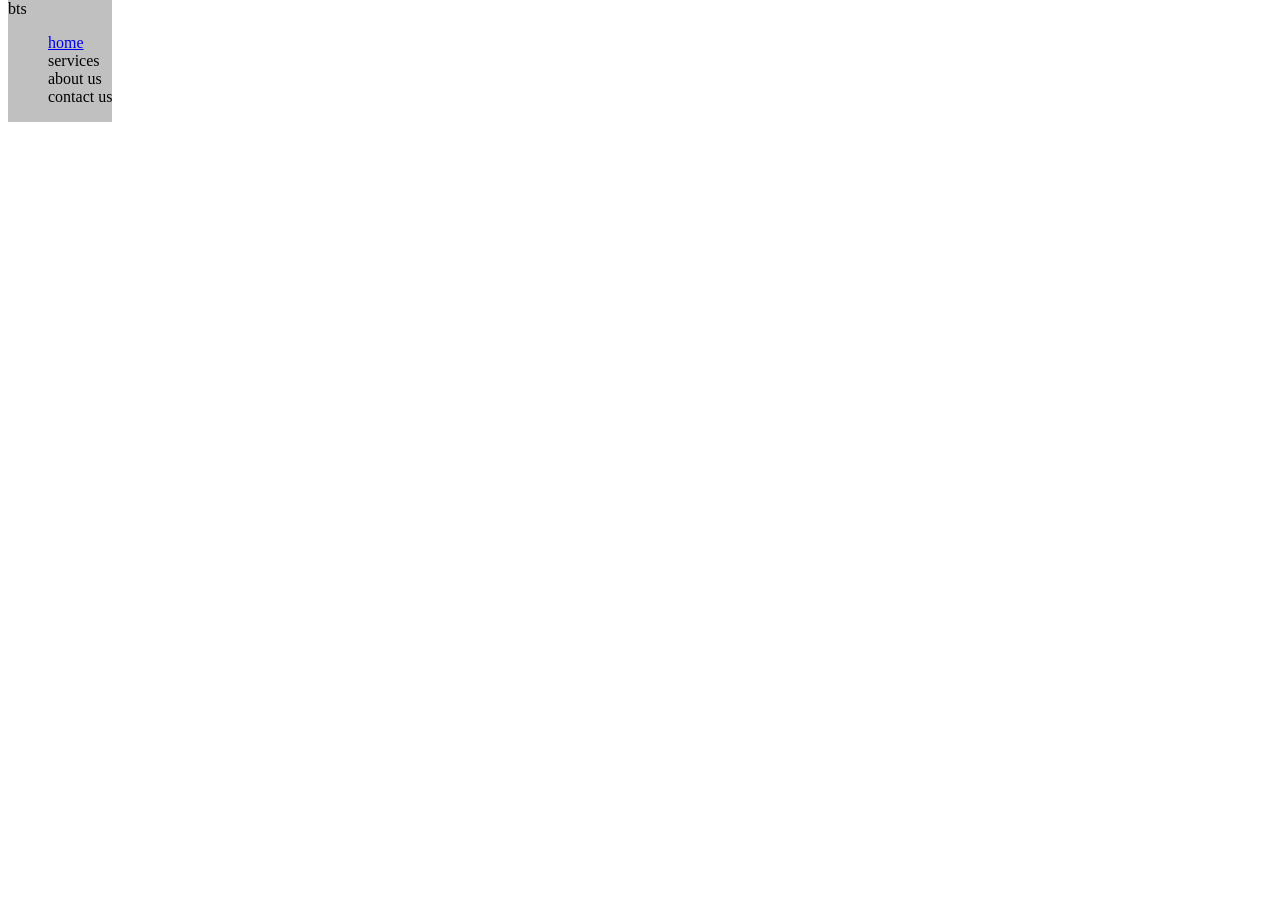
==== index.html @ cda15576 "Add index.html and style.css" ====
<!DOCTYPE html>
<html lang="en">
<head>
    <meta charset="UTF-8">
    <meta name="viewport" content="width=device-width, initial-scale=1.0">
    <title>Document</title>
    <link rel="stylesheet" href="css/style.css">
</head>
<body>
        <nav class="nav-bar">
            <div class="logo">
                bts
            </div>
            <ul class="nav-list">
                <li class="active"> <a href="index.html"> home </a> </li>
                <li>services</li>
                <li>about us</li>
                <li>contact us</li>
            </ul>
        </nav>
</body>
</html>
---- css/style.css ----
.nav-bar {
    position: absolute;
    top:0;
    background-color: silver;
}
.nav-list{
    list-style: none;
}
.nav-list a{
    text-transform: none;

}
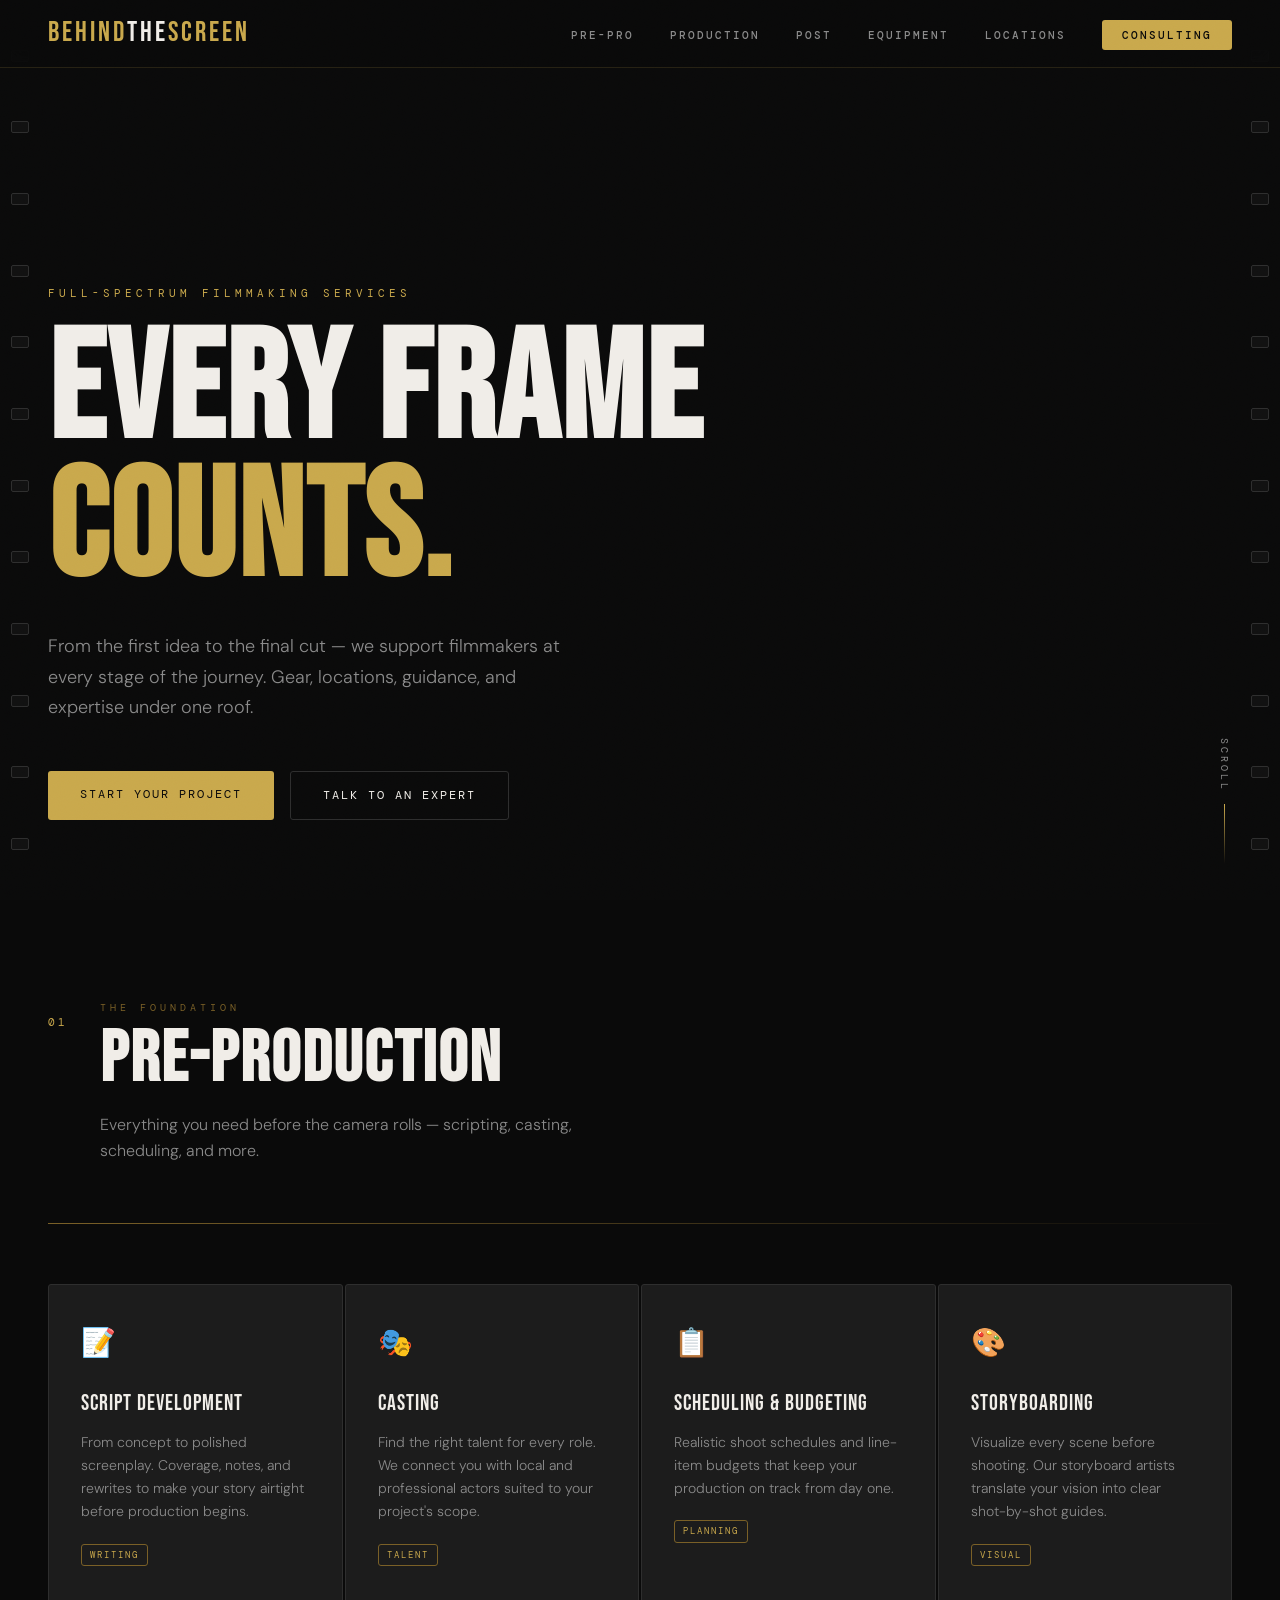
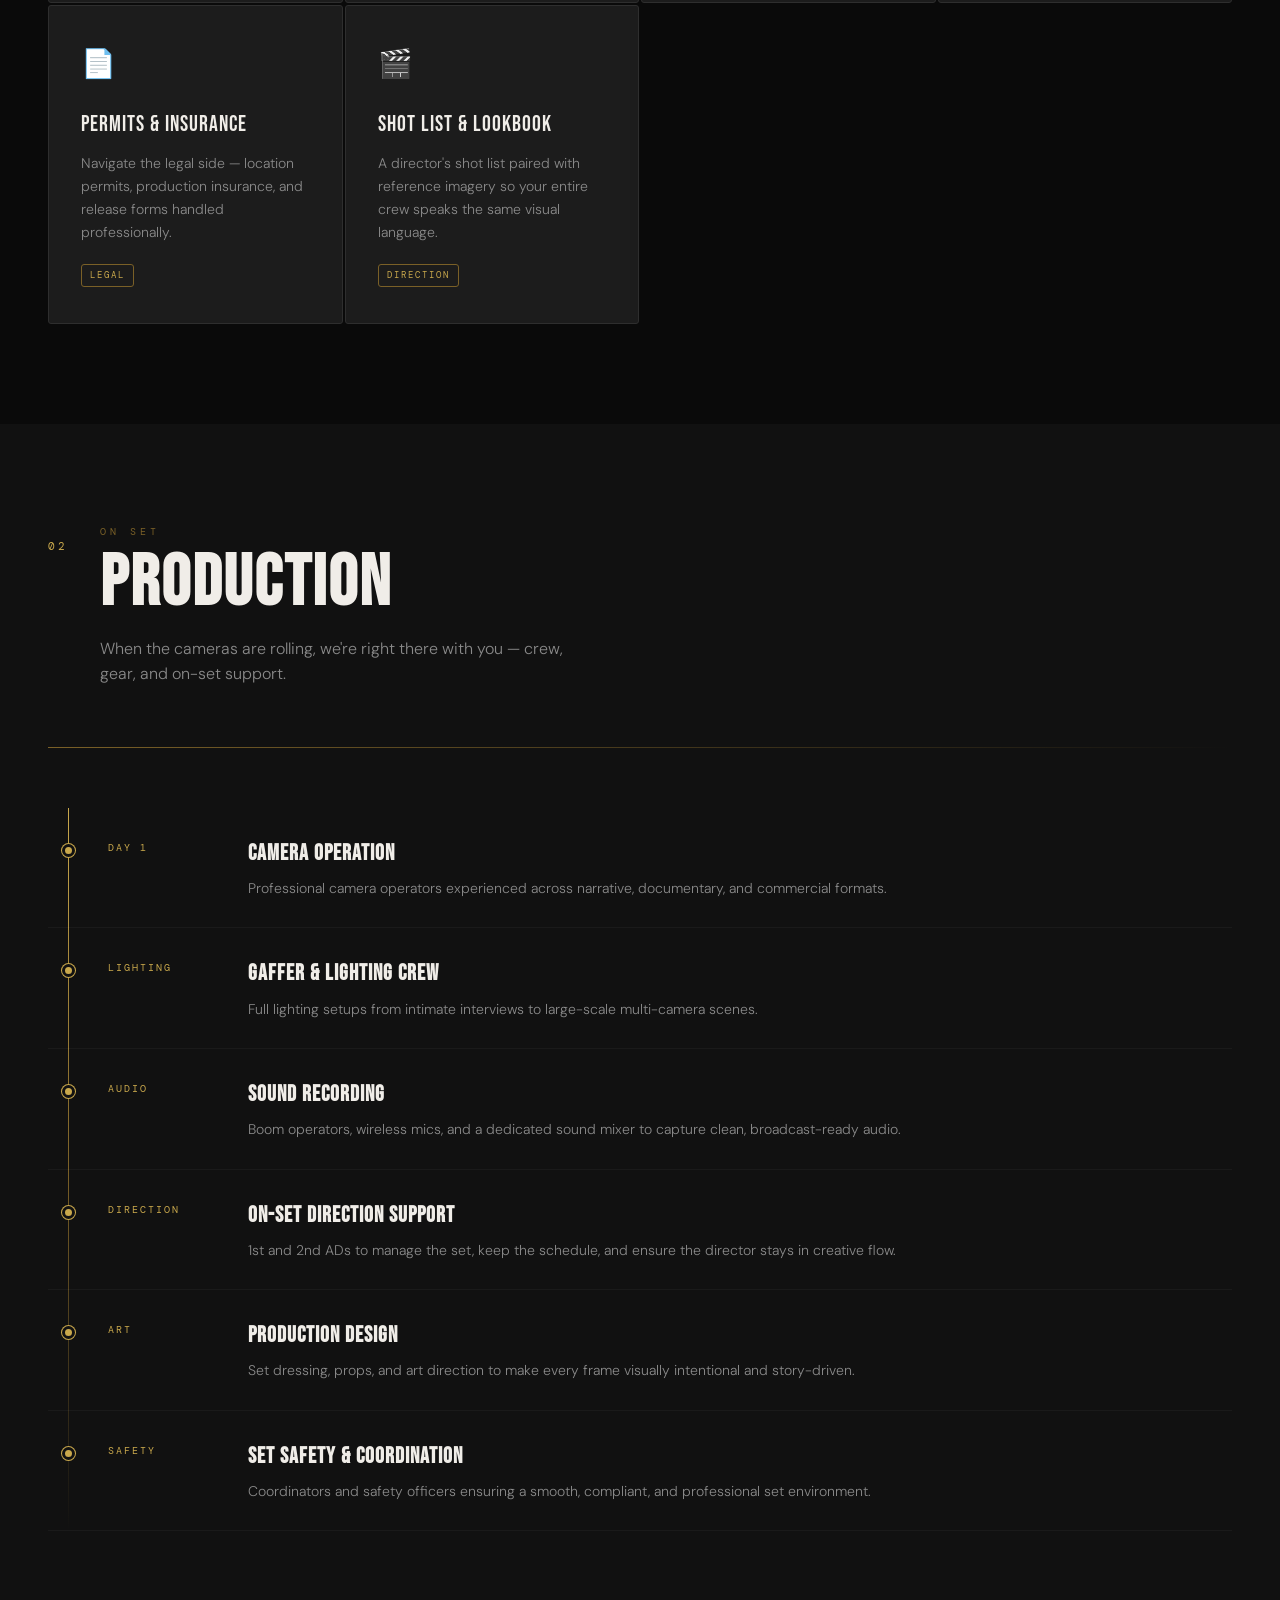
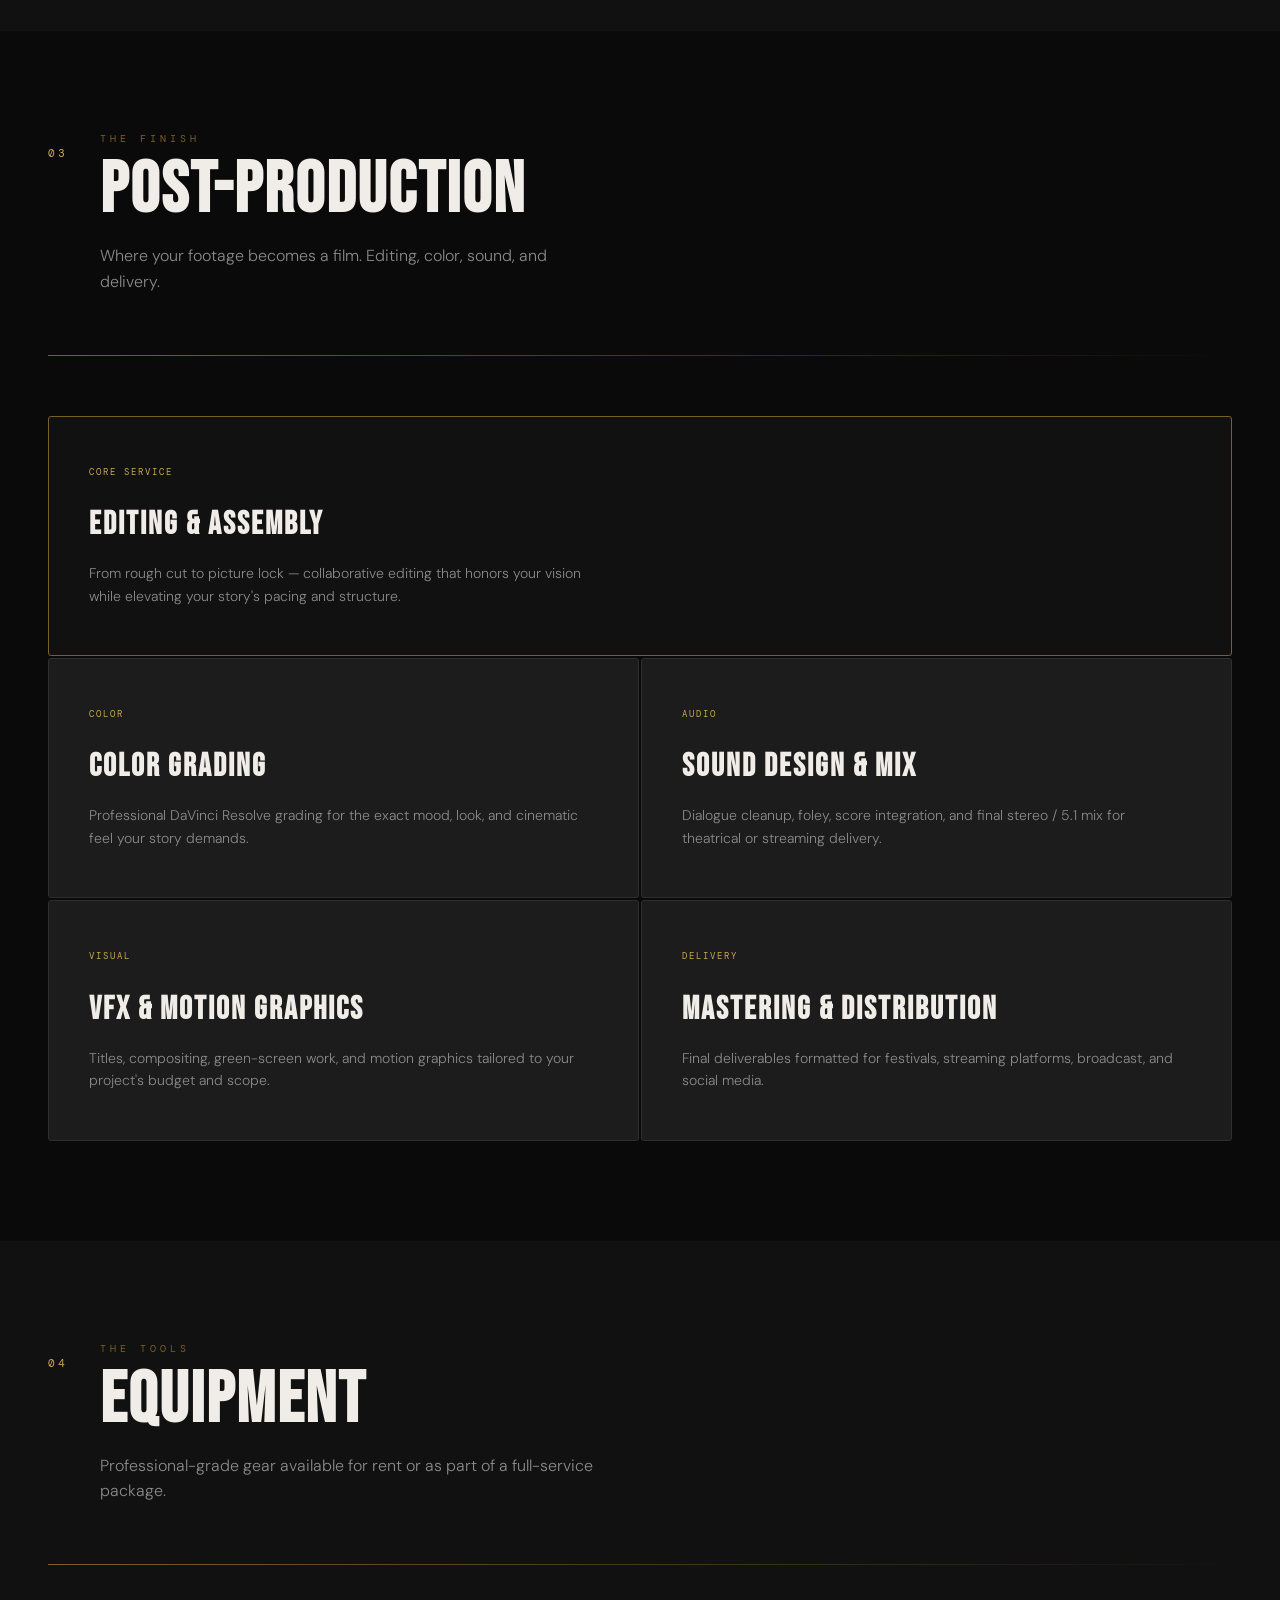
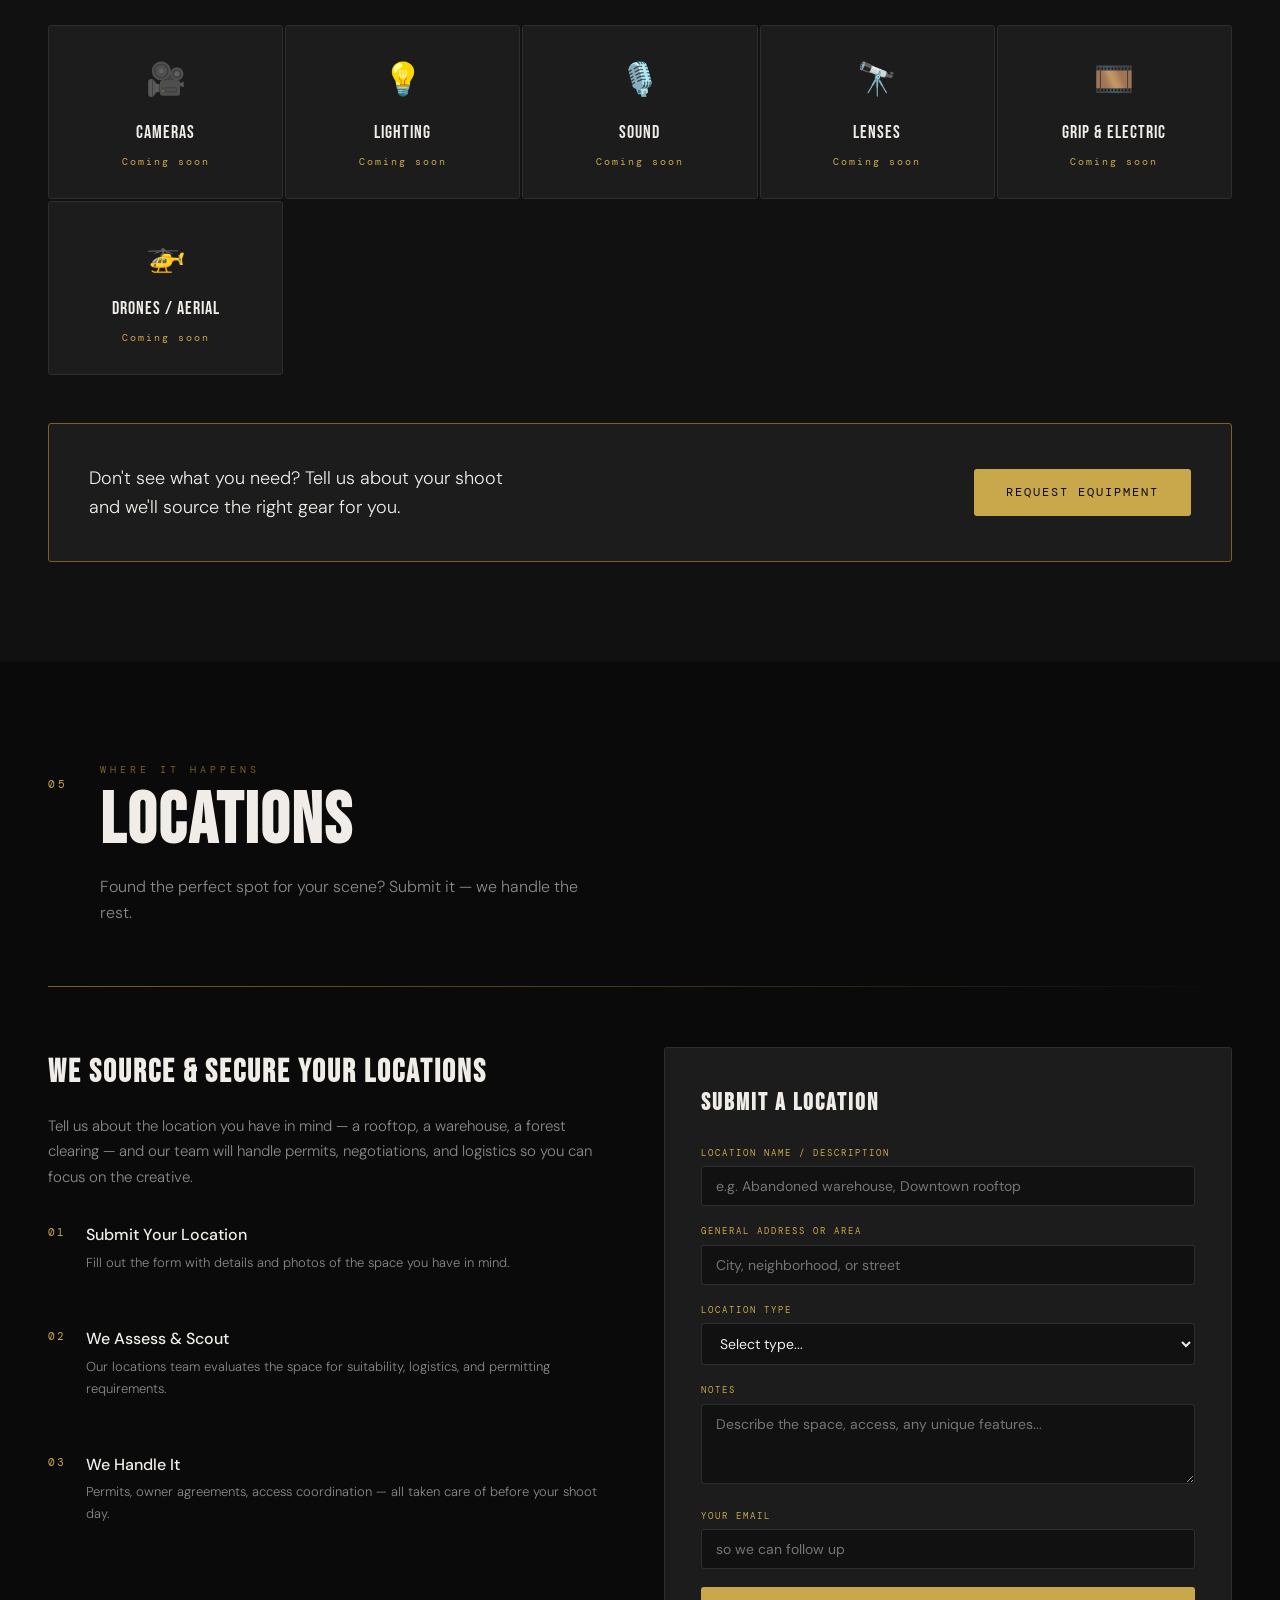
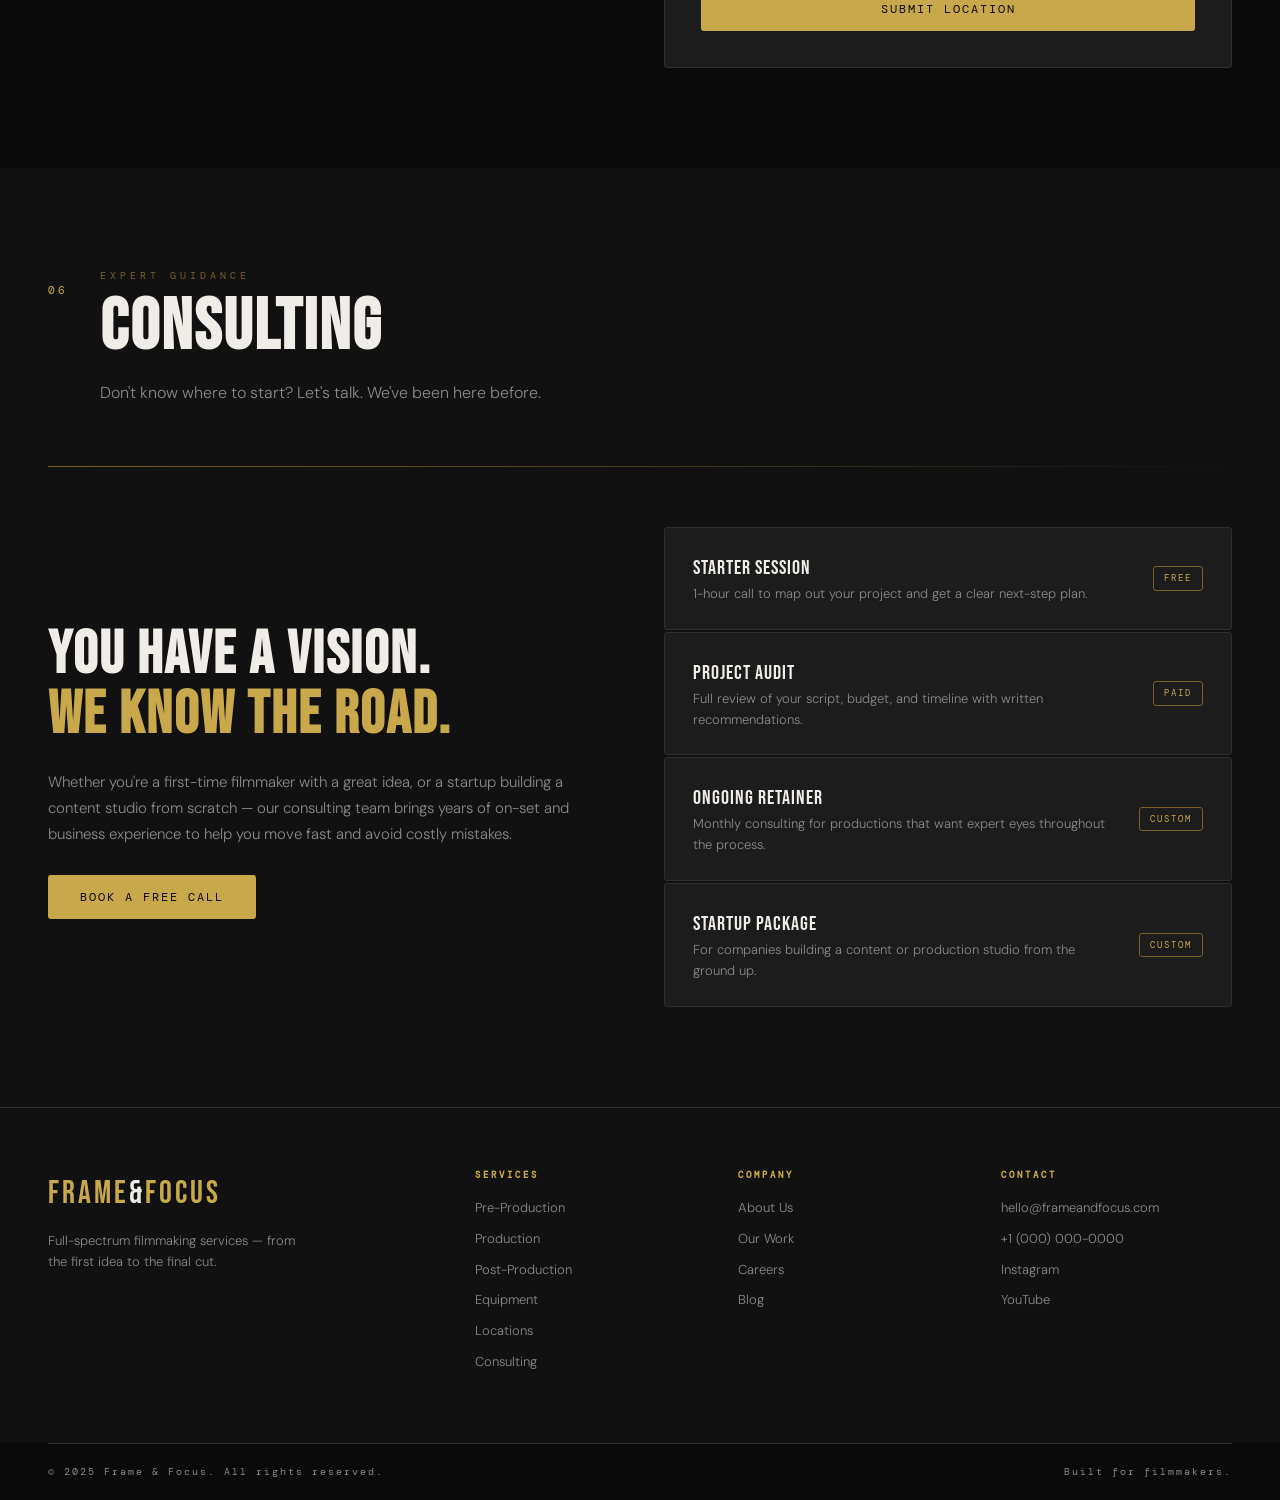
==== commit b61d405b: "Add files via upload" ====
--- a/index.html
+++ b/index.html
@@ -1,22 +1,1283 @@
 <!DOCTYPE html>
 <html lang="en">
 <head>
-    <meta charset="UTF-8">
-    <meta name="viewport" content="width=device-width, initial-scale=1.0">
-    <title>Document</title>
-    <link rel="stylesheet" href="css/style.css">
+  <meta charset="UTF-8">
+  <meta name="viewport" content="width=device-width, initial-scale=1.0">
+  <title>behind the screen — Filmmaking Services</title>
+  <link rel="preconnect" href="https://fonts.googleapis.com">
+  <link rel="preconnect" href="https://fonts.gstatic.com" crossorigin>
+  <link href="https://fonts.googleapis.com/css2?family=Bebas+Neue&family=DM+Sans:ital,wght@0,300;0,400;0,500;1,300&family=DM+Mono:wght@400;500&display=swap" rel="stylesheet">
+  <style>
+    /* ─────────────────────────────────────────
+       DESIGN TOKENS
+    ───────────────────────────────────────── */
+    :root {
+      --black:   #0a0a0a;
+      --offblack: #111111;
+      --charcoal: #1c1c1c;
+      --graphite: #2e2e2e;
+      --silver:  #8a8a8a;
+      --offwhite: #f0ede8;
+      --cream:   #faf8f4;
+      --gold:    #c9a84c;
+      --gold-dim: #7a6027;
+      --red:     #c0392b;
+
+      --font-display: 'Bebas Neue', sans-serif;
+      --font-body:    'DM Sans', sans-serif;
+      --font-mono:    'DM Mono', monospace;
+
+      --nav-h: 68px;
+      --section-pad: 100px 48px;
+      --radius: 3px;
+      --transition: 0.3s cubic-bezier(0.4, 0, 0.2, 1);
+    }
+
+    /* ─────────────────────────────────────────
+       RESET & BASE
+    ───────────────────────────────────────── */
+    *, *::before, *::after { box-sizing: border-box; margin: 0; padding: 0; }
+    html { scroll-behavior: smooth; }
+    body {
+      background: var(--black);
+      color: var(--offwhite);
+      font-family: var(--font-body);
+      font-size: 16px;
+      line-height: 1.6;
+      overflow-x: hidden;
+    }
+    img { display: block; max-width: 100%; }
+    a { color: inherit; text-decoration: none; }
+    ul { list-style: none; }
+
+    /* ─────────────────────────────────────────
+       FILM-GRAIN OVERLAY (aesthetic texture)
+    ───────────────────────────────────────── */
+    body::before {
+      content: '';
+      position: fixed;
+      inset: 0;
+      pointer-events: none;
+      z-index: 9999;
+      background-image: url("data:image/svg+xml,%3Csvg viewBox='0 0 200 200' xmlns='http://www.w3.org/2000/svg'%3E%3Cfilter id='n'%3E%3CfeTurbulence type='fractalNoise' baseFrequency='0.85' numOctaves='4' stitchTiles='stitch'/%3E%3C/filter%3E%3Crect width='100%25' height='100%25' filter='url(%23n)' opacity='1'/%3E%3C/svg%3E");
+      background-size: 180px 180px;
+      opacity: 0.04;
+      mix-blend-mode: overlay;
+    }
+
+    /* ─────────────────────────────────────────
+       NAVBAR
+    ───────────────────────────────────────── */
+    #navbar {
+      position: fixed;
+      top: 0; left: 0; right: 0;
+      height: var(--nav-h);
+      display: flex;
+      align-items: center;
+      justify-content: space-between;
+      padding: 0 48px;
+      z-index: 1000;
+      background: rgba(10,10,10,0.85);
+      backdrop-filter: blur(12px);
+      border-bottom: 1px solid rgba(201,168,76,0.15);
+      transition: border-color var(--transition);
+    }
+    .nav-logo {
+      font-family: var(--font-display);
+      font-size: 28px;
+      letter-spacing: 3px;
+      color: var(--gold);
+    }
+    .nav-logo span { color: var(--offwhite); }
+    .nav-links {
+      display: flex;
+      gap: 36px;
+      align-items: center;
+    }
+    .nav-links a {
+      font-size: 11px;
+      letter-spacing: 2px;
+      text-transform: uppercase;
+      font-weight: 500;
+      color: var(--silver);
+      transition: color var(--transition);
+      font-family: var(--font-mono);
+    }
+    .nav-links a:hover { color: var(--gold); }
+    .nav-cta {
+      background: var(--gold);
+      color: var(--black) !important;
+      padding: 8px 20px;
+      border-radius: var(--radius);
+      transition: background var(--transition), color var(--transition) !important;
+    }
+    .nav-cta:hover { background: var(--offwhite) !important; }
+
+    /* Hamburger (mobile) */
+    .hamburger {
+      display: none;
+      flex-direction: column;
+      gap: 5px;
+      cursor: pointer;
+      background: none;
+      border: none;
+      padding: 4px;
+    }
+    .hamburger span {
+      display: block;
+      width: 24px; height: 2px;
+      background: var(--offwhite);
+      border-radius: 2px;
+      transition: transform 0.3s, opacity 0.3s;
+    }
+    .hamburger.open span:nth-child(1) { transform: translateY(7px) rotate(45deg); }
+    .hamburger.open span:nth-child(2) { opacity: 0; }
+    .hamburger.open span:nth-child(3) { transform: translateY(-7px) rotate(-45deg); }
+
+    /* Mobile menu */
+    .mobile-menu {
+      display: none;
+      position: fixed;
+      top: var(--nav-h); left: 0; right: 0;
+      background: var(--offblack);
+      border-bottom: 1px solid rgba(201,168,76,0.15);
+      flex-direction: column;
+      padding: 24px 48px;
+      gap: 20px;
+      z-index: 999;
+    }
+    .mobile-menu.open { display: flex; }
+    .mobile-menu a {
+      font-size: 13px;
+      letter-spacing: 2px;
+      text-transform: uppercase;
+      font-family: var(--font-mono);
+      color: var(--silver);
+    }
+
+    /* ─────────────────────────────────────────
+       HERO
+    ───────────────────────────────────────── */
+    #hero {
+      min-height: 100vh;
+      display: flex;
+      flex-direction: column;
+      justify-content: flex-end;
+      padding: 0 48px 80px;
+      position: relative;
+      overflow: hidden;
+      background: var(--black);
+    }
+    .hero-filmstrip {
+      position: absolute;
+      top: 0; left: 0; right: 0; bottom: 0;
+      display: flex;
+      flex-direction: column;
+      gap: 0;
+      pointer-events: none;
+    }
+    .hero-stripe {
+      flex: 1;
+      opacity: 0.06;
+    }
+    .hero-stripe:nth-child(odd)  { background: var(--graphite); }
+    .hero-stripe:nth-child(even) { background: var(--black); }
+
+    /* Vertical filmstrip holes */
+    .filmstrip-holes {
+      position: absolute;
+      top: 0; bottom: 0;
+      width: 40px;
+      display: flex;
+      flex-direction: column;
+      justify-content: space-around;
+      padding: 20px 0;
+      pointer-events: none;
+    }
+    .filmstrip-holes.left  { left: 0; }
+    .filmstrip-holes.right { right: 0; }
+    .hole {
+      width: 18px; height: 12px;
+      border-radius: 2px;
+      background: var(--offblack);
+      border: 1px solid var(--graphite);
+      margin: 0 auto;
+    }
+
+    .hero-eyebrow {
+      font-family: var(--font-mono);
+      font-size: 11px;
+      letter-spacing: 4px;
+      text-transform: uppercase;
+      color: var(--gold);
+      margin-bottom: 20px;
+    }
+    .hero-title {
+      font-family: var(--font-display);
+      font-size: clamp(72px, 12vw, 160px);
+      line-height: 0.9;
+      letter-spacing: 2px;
+      color: var(--offwhite);
+      margin-bottom: 32px;
+    }
+    .hero-title em {
+      font-style: normal;
+      color: var(--gold);
+      display: block;
+    }
+    .hero-sub {
+      max-width: 520px;
+      font-size: 18px;
+      font-weight: 300;
+      color: var(--silver);
+      margin-bottom: 48px;
+      line-height: 1.7;
+    }
+    .hero-actions {
+      display: flex;
+      gap: 16px;
+      flex-wrap: wrap;
+    }
+    .btn-primary {
+      background: var(--gold);
+      color: var(--black);
+      font-family: var(--font-mono);
+      font-size: 12px;
+      letter-spacing: 2px;
+      text-transform: uppercase;
+      padding: 14px 32px;
+      border-radius: var(--radius);
+      border: none;
+      cursor: pointer;
+      transition: background var(--transition), transform 0.15s;
+    }
+    .btn-primary:hover { background: var(--offwhite); transform: translateY(-2px); }
+    .btn-outline {
+      background: transparent;
+      color: var(--offwhite);
+      font-family: var(--font-mono);
+      font-size: 12px;
+      letter-spacing: 2px;
+      text-transform: uppercase;
+      padding: 14px 32px;
+      border-radius: var(--radius);
+      border: 1px solid var(--graphite);
+      cursor: pointer;
+      transition: border-color var(--transition), color var(--transition), transform 0.15s;
+    }
+    .btn-outline:hover { border-color: var(--gold); color: var(--gold); transform: translateY(-2px); }
+
+    .hero-scroll {
+      position: absolute;
+      bottom: 36px; right: 48px;
+      font-family: var(--font-mono);
+      font-size: 10px;
+      letter-spacing: 3px;
+      text-transform: uppercase;
+      color: var(--silver);
+      writing-mode: vertical-rl;
+      display: flex;
+      align-items: center;
+      gap: 12px;
+    }
+    .hero-scroll::after {
+      content: '';
+      display: block;
+      width: 1px;
+      height: 60px;
+      background: linear-gradient(to bottom, var(--gold), transparent);
+    }
+
+    /* ─────────────────────────────────────────
+       SECTION BASE
+    ───────────────────────────────────────── */
+    .section {
+      padding: var(--section-pad);
+      position: relative;
+    }
+    .section-header {
+      display: flex;
+      align-items: flex-start;
+      gap: 32px;
+      margin-bottom: 60px;
+    }
+    .section-num {
+      font-family: var(--font-mono);
+      font-size: 11px;
+      letter-spacing: 3px;
+      color: var(--gold);
+      padding-top: 14px;
+      flex-shrink: 0;
+    }
+    .section-title-block { flex: 1; }
+    .section-eyebrow {
+      font-family: var(--font-mono);
+      font-size: 10px;
+      letter-spacing: 4px;
+      text-transform: uppercase;
+      color: var(--gold-dim);
+      margin-bottom: 8px;
+    }
+    .section-title {
+      font-family: var(--font-display);
+      font-size: clamp(40px, 6vw, 72px);
+      letter-spacing: 2px;
+      color: var(--offwhite);
+      line-height: 1;
+    }
+    .section-desc {
+      font-size: 16px;
+      color: var(--silver);
+      max-width: 500px;
+      margin-top: 16px;
+      font-weight: 300;
+    }
+    .section-divider {
+      width: 100%;
+      height: 1px;
+      background: linear-gradient(to right, var(--gold-dim), transparent);
+      margin-bottom: 60px;
+    }
+
+    /* alternating bg */
+    .section--dark  { background: var(--black); }
+    .section--offblack { background: var(--offblack); }
+
+    /* ─────────────────────────────────────────
+       CARDS GRID
+    ───────────────────────────────────────── */
+    .cards-grid {
+      display: grid;
+      grid-template-columns: repeat(auto-fill, minmax(260px, 1fr));
+      gap: 2px;
+    }
+    .card {
+      background: var(--charcoal);
+      padding: 36px 32px;
+      border: 1px solid var(--graphite);
+      border-radius: var(--radius);
+      position: relative;
+      overflow: hidden;
+      transition: border-color var(--transition), transform var(--transition);
+      cursor: default;
+    }
+    .card::before {
+      content: '';
+      position: absolute;
+      inset: 0;
+      background: linear-gradient(135deg, rgba(201,168,76,0.06) 0%, transparent 60%);
+      opacity: 0;
+      transition: opacity var(--transition);
+    }
+    .card:hover { border-color: var(--gold-dim); transform: translateY(-4px); }
+    .card:hover::before { opacity: 1; }
+    .card-icon {
+      font-size: 28px;
+      margin-bottom: 20px;
+      display: block;
+    }
+    .card-title {
+      font-family: var(--font-display);
+      font-size: 22px;
+      letter-spacing: 1px;
+      color: var(--offwhite);
+      margin-bottom: 10px;
+    }
+    .card-body {
+      font-size: 14px;
+      color: var(--silver);
+      line-height: 1.65;
+      font-weight: 300;
+    }
+    .card-tag {
+      display: inline-block;
+      font-family: var(--font-mono);
+      font-size: 9px;
+      letter-spacing: 2px;
+      text-transform: uppercase;
+      color: var(--gold);
+      border: 1px solid var(--gold-dim);
+      border-radius: var(--radius);
+      padding: 3px 8px;
+      margin-top: 20px;
+    }
+
+    /* ─────────────────────────────────────────
+       01 PRE-PRODUCTION
+    ───────────────────────────────────────── */
+    #pre-production { background: var(--black); }
+
+    /* ─────────────────────────────────────────
+       02 PRODUCTION
+    ───────────────────────────────────────── */
+    #production { background: var(--offblack); }
+    .phase-timeline {
+      display: flex;
+      flex-direction: column;
+      gap: 0;
+      position: relative;
+    }
+    .phase-timeline::before {
+      content: '';
+      position: absolute;
+      left: 20px; top: 0; bottom: 0;
+      width: 1px;
+      background: linear-gradient(to bottom, var(--gold), var(--gold-dim), transparent);
+    }
+    .timeline-item {
+      display: flex;
+      gap: 40px;
+      padding: 28px 0 28px 60px;
+      border-bottom: 1px solid rgba(255,255,255,0.04);
+      position: relative;
+      transition: background var(--transition);
+    }
+    .timeline-item::before {
+      content: '';
+      position: absolute;
+      left: 14px; top: 36px;
+      width: 13px; height: 13px;
+      border-radius: 50%;
+      background: var(--gold);
+      border: 3px solid var(--offblack);
+      box-shadow: 0 0 0 1px var(--gold);
+    }
+    .timeline-item:hover { background: rgba(201,168,76,0.03); }
+    .timeline-label {
+      font-family: var(--font-mono);
+      font-size: 10px;
+      letter-spacing: 2px;
+      text-transform: uppercase;
+      color: var(--gold);
+      min-width: 100px;
+      padding-top: 4px;
+    }
+    .timeline-content h3 {
+      font-family: var(--font-display);
+      font-size: 22px;
+      letter-spacing: 1px;
+      color: var(--offwhite);
+      margin-bottom: 6px;
+    }
+    .timeline-content p {
+      font-size: 14px;
+      color: var(--silver);
+      font-weight: 300;
+    }
+
+    /* ─────────────────────────────────────────
+       03 POST-PRODUCTION
+    ───────────────────────────────────────── */
+    #post-production { background: var(--black); }
+    .post-grid {
+      display: grid;
+      grid-template-columns: 1fr 1fr;
+      gap: 2px;
+    }
+    .post-card {
+      background: var(--charcoal);
+      padding: 48px 40px;
+      border: 1px solid var(--graphite);
+      border-radius: var(--radius);
+      position: relative;
+      overflow: hidden;
+      transition: border-color var(--transition);
+    }
+    .post-card.featured {
+      grid-column: span 2;
+      background: var(--offblack);
+      border-color: var(--gold-dim);
+    }
+    .post-card:hover { border-color: var(--gold-dim); }
+    .post-card h3 {
+      font-family: var(--font-display);
+      font-size: 32px;
+      letter-spacing: 2px;
+      color: var(--offwhite);
+      margin-bottom: 12px;
+    }
+    .post-card p {
+      font-size: 14px;
+      color: var(--silver);
+      font-weight: 300;
+      max-width: 500px;
+    }
+    .post-card .post-tag {
+      font-family: var(--font-mono);
+      font-size: 9px;
+      letter-spacing: 2px;
+      text-transform: uppercase;
+      color: var(--gold);
+      margin-bottom: 20px;
+      display: block;
+    }
+
+    /* ─────────────────────────────────────────
+       04 EQUIPMENT
+    ───────────────────────────────────────── */
+    #equipment { background: var(--offblack); }
+    .equip-categories {
+      display: grid;
+      grid-template-columns: repeat(auto-fill, minmax(200px, 1fr));
+      gap: 2px;
+      margin-bottom: 48px;
+    }
+    .equip-cat {
+      background: var(--charcoal);
+      border: 1px solid var(--graphite);
+      border-radius: var(--radius);
+      padding: 28px 24px;
+      text-align: center;
+      transition: border-color var(--transition), transform var(--transition);
+      cursor: pointer;
+    }
+    .equip-cat:hover { border-color: var(--gold); transform: translateY(-3px); }
+    .equip-cat-icon { font-size: 32px; margin-bottom: 14px; }
+    .equip-cat-name {
+      font-family: var(--font-display);
+      font-size: 18px;
+      letter-spacing: 1px;
+      color: var(--offwhite);
+      margin-bottom: 6px;
+    }
+    .equip-cat-count {
+      font-family: var(--font-mono);
+      font-size: 10px;
+      color: var(--gold);
+      letter-spacing: 2px;
+    }
+    .equip-cta {
+      background: var(--charcoal);
+      border: 1px solid var(--gold-dim);
+      border-radius: var(--radius);
+      padding: 40px;
+      display: flex;
+      align-items: center;
+      justify-content: space-between;
+      gap: 24px;
+      flex-wrap: wrap;
+    }
+    .equip-cta p {
+      font-size: 18px;
+      font-weight: 300;
+      color: var(--offwhite);
+      max-width: 420px;
+    }
+
+    /* ─────────────────────────────────────────
+       05 LOCATIONS
+    ───────────────────────────────────────── */
+    #locations { background: var(--black); }
+    .locations-layout {
+      display: grid;
+      grid-template-columns: 1fr 1fr;
+      gap: 48px;
+      align-items: start;
+    }
+    .locations-info h3 {
+      font-family: var(--font-display);
+      font-size: 32px;
+      letter-spacing: 2px;
+      color: var(--offwhite);
+      margin-bottom: 16px;
+    }
+    .locations-info p {
+      font-size: 15px;
+      color: var(--silver);
+      font-weight: 300;
+      margin-bottom: 32px;
+      line-height: 1.7;
+    }
+    .locations-steps {
+      display: flex;
+      flex-direction: column;
+      gap: 20px;
+    }
+    .loc-step {
+      display: flex;
+      gap: 20px;
+      align-items: flex-start;
+    }
+    .loc-step-num {
+      font-family: var(--font-mono);
+      font-size: 11px;
+      color: var(--gold);
+      letter-spacing: 2px;
+      padding-top: 2px;
+      flex-shrink: 0;
+    }
+    .loc-step h4 {
+      font-weight: 500;
+      color: var(--offwhite);
+      margin-bottom: 4px;
+    }
+    .loc-step p { font-size: 13px; color: var(--silver); font-weight: 300; }
+    /* location submission form placeholder */
+    .loc-form {
+      background: var(--charcoal);
+      border: 1px solid var(--graphite);
+      border-radius: var(--radius);
+      padding: 36px;
+    }
+    .loc-form h3 {
+      font-family: var(--font-display);
+      font-size: 24px;
+      letter-spacing: 2px;
+      color: var(--offwhite);
+      margin-bottom: 24px;
+    }
+    .form-group { margin-bottom: 18px; }
+    .form-group label {
+      display: block;
+      font-family: var(--font-mono);
+      font-size: 9px;
+      letter-spacing: 2px;
+      text-transform: uppercase;
+      color: var(--gold);
+      margin-bottom: 6px;
+    }
+    .form-group input,
+    .form-group textarea,
+    .form-group select {
+      width: 100%;
+      background: var(--offblack);
+      border: 1px solid var(--graphite);
+      border-radius: var(--radius);
+      color: var(--offwhite);
+      font-family: var(--font-body);
+      font-size: 14px;
+      padding: 10px 14px;
+      outline: none;
+      transition: border-color var(--transition);
+    }
+    .form-group input:focus,
+    .form-group textarea:focus,
+    .form-group select:focus { border-color: var(--gold); }
+    .form-group textarea { resize: vertical; min-height: 80px; }
+    .form-group select option { background: var(--charcoal); }
+
+    /* ─────────────────────────────────────────
+       06 CONSULTING
+    ───────────────────────────────────────── */
+    #consulting { background: var(--offblack); }
+    .consulting-layout {
+      display: grid;
+      grid-template-columns: 1fr 1fr;
+      gap: 48px;
+      align-items: center;
+    }
+    .consulting-headline {
+      font-family: var(--font-display);
+      font-size: clamp(36px, 5vw, 60px);
+      letter-spacing: 2px;
+      color: var(--offwhite);
+      line-height: 1;
+      margin-bottom: 24px;
+    }
+    .consulting-headline em { font-style: normal; color: var(--gold); }
+    .consulting-body {
+      font-size: 15px;
+      color: var(--silver);
+      font-weight: 300;
+      line-height: 1.75;
+      margin-bottom: 36px;
+    }
+    .consulting-tiers {
+      display: flex;
+      flex-direction: column;
+      gap: 2px;
+    }
+    .tier {
+      background: var(--charcoal);
+      border: 1px solid var(--graphite);
+      border-radius: var(--radius);
+      padding: 24px 28px;
+      display: flex;
+      align-items: center;
+      justify-content: space-between;
+      gap: 20px;
+      transition: border-color var(--transition);
+    }
+    .tier:hover { border-color: var(--gold-dim); }
+    .tier-name {
+      font-family: var(--font-display);
+      font-size: 20px;
+      letter-spacing: 1px;
+      color: var(--offwhite);
+    }
+    .tier-desc { font-size: 13px; color: var(--silver); font-weight: 300; }
+    .tier-badge {
+      font-family: var(--font-mono);
+      font-size: 9px;
+      letter-spacing: 2px;
+      text-transform: uppercase;
+      color: var(--gold);
+      border: 1px solid var(--gold-dim);
+      border-radius: var(--radius);
+      padding: 4px 10px;
+      white-space: nowrap;
+      flex-shrink: 0;
+    }
+
+    /* ─────────────────────────────────────────
+       FOOTER
+    ───────────────────────────────────────── */
+    footer {
+      background: var(--offblack);
+      border-top: 1px solid var(--graphite);
+      padding: 60px 48px;
+      display: grid;
+      grid-template-columns: 1fr 2fr;
+      gap: 48px;
+      align-items: start;
+    }
+    .footer-brand .nav-logo { font-size: 32px; margin-bottom: 12px; display: block; }
+    .footer-brand p { font-size: 13px; color: var(--silver); font-weight: 300; max-width: 260px; }
+    .footer-links {
+      display: grid;
+      grid-template-columns: repeat(3, 1fr);
+      gap: 32px;
+    }
+    .footer-col h4 {
+      font-family: var(--font-mono);
+      font-size: 9px;
+      letter-spacing: 3px;
+      text-transform: uppercase;
+      color: var(--gold);
+      margin-bottom: 16px;
+    }
+    .footer-col a {
+      display: block;
+      font-size: 13px;
+      color: var(--silver);
+      margin-bottom: 10px;
+      transition: color var(--transition);
+      font-weight: 300;
+    }
+    .footer-col a:hover { color: var(--offwhite); }
+    .footer-bottom {
+      border-top: 1px solid var(--graphite);
+      margin: 0 48px;
+      padding: 20px 0;
+      display: flex;
+      justify-content: space-between;
+      align-items: center;
+    }
+    .footer-bottom p {
+      font-family: var(--font-mono);
+      font-size: 10px;
+      letter-spacing: 2px;
+      color: var(--silver);
+    }
+
+    /* ─────────────────────────────────────────
+       FADE-IN ANIMATION
+    ───────────────────────────────────────── */
+    .reveal {
+      opacity: 0;
+      transform: translateY(28px);
+      transition: opacity 0.7s ease, transform 0.7s ease;
+    }
+    .reveal.visible {
+      opacity: 1;
+      transform: translateY(0);
+    }
+
+    /* ─────────────────────────────────────────
+       RESPONSIVE
+    ───────────────────────────────────────── */
+    @media (max-width: 768px) {
+      :root { --section-pad: 64px 24px; }
+      #navbar { padding: 0 24px; }
+      .nav-links { display: none; }
+      .hamburger { display: flex; }
+      .mobile-menu { padding: 24px; }
+      #hero { padding: 0 24px 64px; }
+      .hero-scroll { display: none; }
+      .post-grid { grid-template-columns: 1fr; }
+      .post-card.featured { grid-column: span 1; }
+      .locations-layout { grid-template-columns: 1fr; }
+      .consulting-layout { grid-template-columns: 1fr; }
+      footer { grid-template-columns: 1fr; }
+      .footer-links { grid-template-columns: 1fr 1fr; }
+      .footer-bottom { flex-direction: column; gap: 8px; text-align: center; }
+      .footer-bottom, footer { margin: 0; padding: 40px 24px 24px; }
+      .section-header { flex-direction: column; gap: 8px; }
+    }
+  </style>
 </head>
 <body>
-        <nav class="nav-bar">
-            <div class="logo">
-                bts
+
+  <!-- ─── NAVBAR ─── -->
+  <nav id="navbar">
+    <a href="#hero" class="nav-logo">behind<span>the</span>screen</a>
+    <ul class="nav-links">
+      <li><a href="#pre-production">Pre-Pro</a></li>
+      <li><a href="#production">Production</a></li>
+      <li><a href="#post-production">Post</a></li>
+      <li><a href="#equipment">Equipment</a></li>
+      <li><a href="#locations">Locations</a></li>
+      <li><a href="#consulting" class="nav-cta">Consulting</a></li>
+    </ul>
+    <button class="hamburger" id="hamburger" aria-label="Menu">
+      <span></span><span></span><span></span>
+    </button>
+  </nav>
+
+  <!-- Mobile Menu -->
+  <div class="mobile-menu" id="mobile-menu">
+    <a href="#pre-production" onclick="closeMobile()">Pre-Production</a>
+    <a href="#production" onclick="closeMobile()">Production</a>
+    <a href="#post-production" onclick="closeMobile()">Post-Production</a>
+    <a href="#equipment" onclick="closeMobile()">Equipment</a>
+    <a href="#locations" onclick="closeMobile()">Locations</a>
+    <a href="#consulting" onclick="closeMobile()">Consulting</a>
+  </div>
+
+  <!-- ─── HERO ─── -->
+  <section id="hero">
+    <!-- decorative filmstrip holes -->
+    <div class="filmstrip-holes left" aria-hidden="true">
+      <div class="hole"></div><div class="hole"></div><div class="hole"></div>
+      <div class="hole"></div><div class="hole"></div><div class="hole"></div>
+      <div class="hole"></div><div class="hole"></div><div class="hole"></div>
+      <div class="hole"></div><div class="hole"></div><div class="hole"></div>
+    </div>
+    <div class="filmstrip-holes right" aria-hidden="true">
+      <div class="hole"></div><div class="hole"></div><div class="hole"></div>
+      <div class="hole"></div><div class="hole"></div><div class="hole"></div>
+      <div class="hole"></div><div class="hole"></div><div class="hole"></div>
+      <div class="hole"></div><div class="hole"></div><div class="hole"></div>
+    </div>
+
+    <div style="position:relative;z-index:1">
+      <p class="hero-eyebrow">Full-spectrum filmmaking services</p>
+      <h1 class="hero-title">
+        Every frame<br>
+        <em>counts.</em>
+      </h1>
+      <p class="hero-sub">
+        From the first idea to the final cut — we support filmmakers at every stage of the journey. Gear, locations, guidance, and expertise under one roof.
+      </p>
+      <div class="hero-actions">
+        <a href="#pre-production" class="btn-primary">Start Your Project</a>
+        <a href="#consulting" class="btn-outline">Talk to an Expert</a>
+      </div>
+    </div>
+    <div class="hero-scroll" aria-hidden="true">Scroll</div>
+  </section>
+
+  <!-- ─── 01 PRE-PRODUCTION ─── -->
+  <section id="pre-production" class="section section--dark">
+    <div class="section-header reveal">
+      <span class="section-num">01</span>
+      <div class="section-title-block">
+        <p class="section-eyebrow">The foundation</p>
+        <h2 class="section-title">Pre-Production</h2>
+        <p class="section-desc">Everything you need before the camera rolls — scripting, casting, scheduling, and more.</p>
+      </div>
+    </div>
+    <div class="section-divider"></div>
+    <div class="cards-grid reveal">
+      <!-- ✏️ ADD MORE CARDS: copy a .card block and update the icon, title, and body text -->
+      <div class="card">
+        <span class="card-icon">📝</span>
+        <div class="card-title">Script Development</div>
+        <p class="card-body">From concept to polished screenplay. Coverage, notes, and rewrites to make your story airtight before production begins.</p>
+        <span class="card-tag">Writing</span>
+      </div>
+      <div class="card">
+        <span class="card-icon">🎭</span>
+        <div class="card-title">Casting</div>
+        <p class="card-body">Find the right talent for every role. We connect you with local and professional actors suited to your project's scope.</p>
+        <span class="card-tag">Talent</span>
+      </div>
+      <div class="card">
+        <span class="card-icon">📋</span>
+        <div class="card-title">Scheduling & Budgeting</div>
+        <p class="card-body">Realistic shoot schedules and line-item budgets that keep your production on track from day one.</p>
+        <span class="card-tag">Planning</span>
+      </div>
+      <div class="card">
+        <span class="card-icon">🎨</span>
+        <div class="card-title">Storyboarding</div>
+        <p class="card-body">Visualize every scene before shooting. Our storyboard artists translate your vision into clear shot-by-shot guides.</p>
+        <span class="card-tag">Visual</span>
+      </div>
+      <div class="card">
+        <span class="card-icon">📄</span>
+        <div class="card-title">Permits & Insurance</div>
+        <p class="card-body">Navigate the legal side — location permits, production insurance, and release forms handled professionally.</p>
+        <span class="card-tag">Legal</span>
+      </div>
+      <div class="card">
+        <span class="card-icon">🎬</span>
+        <div class="card-title">Shot List & Lookbook</div>
+        <p class="card-body">A director's shot list paired with reference imagery so your entire crew speaks the same visual language.</p>
+        <span class="card-tag">Direction</span>
+      </div>
+    </div>
+  </section>
+
+  <!-- ─── 02 PRODUCTION ─── -->
+  <section id="production" class="section section--offblack">
+    <div class="section-header reveal">
+      <span class="section-num">02</span>
+      <div class="section-title-block">
+        <p class="section-eyebrow">On set</p>
+        <h2 class="section-title">Production</h2>
+        <p class="section-desc">When the cameras are rolling, we're right there with you — crew, gear, and on-set support.</p>
+      </div>
+    </div>
+    <div class="section-divider"></div>
+    <div class="phase-timeline reveal">
+      <!-- ✏️ ADD MORE PHASES: copy a .timeline-item block and update label, h3, and p -->
+      <div class="timeline-item">
+        <span class="timeline-label">Day 1</span>
+        <div class="timeline-content">
+          <h3>Camera Operation</h3>
+          <p>Professional camera operators experienced across narrative, documentary, and commercial formats.</p>
+        </div>
+      </div>
+      <div class="timeline-item">
+        <span class="timeline-label">Lighting</span>
+        <div class="timeline-content">
+          <h3>Gaffer & Lighting Crew</h3>
+          <p>Full lighting setups from intimate interviews to large-scale multi-camera scenes.</p>
+        </div>
+      </div>
+      <div class="timeline-item">
+        <span class="timeline-label">Audio</span>
+        <div class="timeline-content">
+          <h3>Sound Recording</h3>
+          <p>Boom operators, wireless mics, and a dedicated sound mixer to capture clean, broadcast-ready audio.</p>
+        </div>
+      </div>
+      <div class="timeline-item">
+        <span class="timeline-label">Direction</span>
+        <div class="timeline-content">
+          <h3>On-Set Direction Support</h3>
+          <p>1st and 2nd ADs to manage the set, keep the schedule, and ensure the director stays in creative flow.</p>
+        </div>
+      </div>
+      <div class="timeline-item">
+        <span class="timeline-label">Art</span>
+        <div class="timeline-content">
+          <h3>Production Design</h3>
+          <p>Set dressing, props, and art direction to make every frame visually intentional and story-driven.</p>
+        </div>
+      </div>
+      <div class="timeline-item">
+        <span class="timeline-label">Safety</span>
+        <div class="timeline-content">
+          <h3>Set Safety & Coordination</h3>
+          <p>Coordinators and safety officers ensuring a smooth, compliant, and professional set environment.</p>
+        </div>
+      </div>
+    </div>
+  </section>
+
+  <!-- ─── 03 POST-PRODUCTION ─── -->
+  <section id="post-production" class="section section--dark">
+    <div class="section-header reveal">
+      <span class="section-num">03</span>
+      <div class="section-title-block">
+        <p class="section-eyebrow">The finish</p>
+        <h2 class="section-title">Post-Production</h2>
+        <p class="section-desc">Where your footage becomes a film. Editing, color, sound, and delivery.</p>
+      </div>
+    </div>
+    <div class="section-divider"></div>
+    <div class="post-grid reveal">
+      <!-- ✏️ ADD MORE SERVICES: copy a .post-card block. Add class="featured" to span full width -->
+      <div class="post-card featured">
+        <span class="post-tag">Core service</span>
+        <h3>Editing & Assembly</h3>
+        <p>From rough cut to picture lock — collaborative editing that honors your vision while elevating your story's pacing and structure.</p>
+      </div>
+      <div class="post-card">
+        <span class="post-tag">Color</span>
+        <h3>Color Grading</h3>
+        <p>Professional DaVinci Resolve grading for the exact mood, look, and cinematic feel your story demands.</p>
+      </div>
+      <div class="post-card">
+        <span class="post-tag">Audio</span>
+        <h3>Sound Design & Mix</h3>
+        <p>Dialogue cleanup, foley, score integration, and final stereo / 5.1 mix for theatrical or streaming delivery.</p>
+      </div>
+      <div class="post-card">
+        <span class="post-tag">Visual</span>
+        <h3>VFX & Motion Graphics</h3>
+        <p>Titles, compositing, green-screen work, and motion graphics tailored to your project's budget and scope.</p>
+      </div>
+      <div class="post-card">
+        <span class="post-tag">Delivery</span>
+        <h3>Mastering & Distribution</h3>
+        <p>Final deliverables formatted for festivals, streaming platforms, broadcast, and social media.</p>
+      </div>
+    </div>
+  </section>
+
+  <!-- ─── 04 EQUIPMENT ─── -->
+  <section id="equipment" class="section section--offblack">
+    <div class="section-header reveal">
+      <span class="section-num">04</span>
+      <div class="section-title-block">
+        <p class="section-eyebrow">The tools</p>
+        <h2 class="section-title">Equipment</h2>
+        <p class="section-desc">Professional-grade gear available for rent or as part of a full-service package.</p>
+      </div>
+    </div>
+    <div class="section-divider"></div>
+    <div class="equip-categories reveal">
+      <!-- ✏️ ADD CATEGORIES: copy an .equip-cat block and update icon, name, and count -->
+      <div class="equip-cat">
+        <div class="equip-cat-icon">🎥</div>
+        <div class="equip-cat-name">Cameras</div>
+        <div class="equip-cat-count">Coming soon</div>
+      </div>
+      <div class="equip-cat">
+        <div class="equip-cat-icon">💡</div>
+        <div class="equip-cat-name">Lighting</div>
+        <div class="equip-cat-count">Coming soon</div>
+      </div>
+      <div class="equip-cat">
+        <div class="equip-cat-icon">🎙️</div>
+        <div class="equip-cat-name">Sound</div>
+        <div class="equip-cat-count">Coming soon</div>
+      </div>
+      <div class="equip-cat">
+        <div class="equip-cat-icon">🔭</div>
+        <div class="equip-cat-name">Lenses</div>
+        <div class="equip-cat-count">Coming soon</div>
+      </div>
+      <div class="equip-cat">
+        <div class="equip-cat-icon">🎞️</div>
+        <div class="equip-cat-name">Grip & Electric</div>
+        <div class="equip-cat-count">Coming soon</div>
+      </div>
+      <div class="equip-cat">
+        <div class="equip-cat-icon">🚁</div>
+        <div class="equip-cat-name">Drones / Aerial</div>
+        <div class="equip-cat-count">Coming soon</div>
+      </div>
+    </div>
+    <div class="equip-cta reveal">
+      <p>Don't see what you need? Tell us about your shoot and we'll source the right gear for you.</p>
+      <a href="#consulting" class="btn-primary">Request Equipment</a>
+    </div>
+  </section>
+
+  <!-- ─── 05 LOCATIONS ─── -->
+  <section id="locations" class="section section--dark">
+    <div class="section-header reveal">
+      <span class="section-num">05</span>
+      <div class="section-title-block">
+        <p class="section-eyebrow">Where it happens</p>
+        <h2 class="section-title">Locations</h2>
+        <p class="section-desc">Found the perfect spot for your scene? Submit it — we handle the rest.</p>
+      </div>
+    </div>
+    <div class="section-divider"></div>
+    <div class="locations-layout reveal">
+      <div class="locations-info">
+        <h3>We Source &amp; Secure Your Locations</h3>
+        <p>
+          Tell us about the location you have in mind — a rooftop, a warehouse, a forest clearing — and our team will handle permits, negotiations, and logistics so you can focus on the creative.
+        </p>
+        <div class="locations-steps">
+          <!-- ✏️ ADD STEPS: copy a .loc-step block -->
+          <div class="loc-step">
+            <span class="loc-step-num">01</span>
+            <div>
+              <h4>Submit Your Location</h4>
+              <p>Fill out the form with details and photos of the space you have in mind.</p>
             </div>
-            <ul class="nav-list">
-                <li class="active"> <a href="index.html"> home </a> </li>
-                <li>services</li>
-                <li>about us</li>
-                <li>contact us</li>
-            </ul>
-        </nav>
+          </div>
+          <div class="loc-step">
+            <span class="loc-step-num">02</span>
+            <div>
+              <h4>We Assess &amp; Scout</h4>
+              <p>Our locations team evaluates the space for suitability, logistics, and permitting requirements.</p>
+            </div>
+          </div>
+          <div class="loc-step">
+            <span class="loc-step-num">03</span>
+            <div>
+              <h4>We Handle It</h4>
+              <p>Permits, owner agreements, access coordination — all taken care of before your shoot day.</p>
+            </div>
+          </div>
+        </div>
+      </div>
+
+      <!-- Location Submission Form -->
+      <div class="loc-form">
+        <h3>Submit a Location</h3>
+        <!-- ✏️ CONNECT FORM: replace action="#" with your form backend URL (e.g. Formspree, Netlify Forms) -->
+        <form action="https://formspree.io/f/mlgkgeyz" method="POST">
+          <div class="form-group">
+            <label for="loc-name">Location Name / Description</label>
+            <input type="text" id="loc-name" name="location_name" placeholder="e.g. Abandoned warehouse, Downtown rooftop" required>
+          </div>
+          <div class="form-group">
+            <label for="loc-address">General Address or Area</label>
+            <input type="text" id="loc-address" name="address" placeholder="City, neighborhood, or street">
+          </div>
+          <div class="form-group">
+            <label for="loc-type">Location Type</label>
+            <select id="loc-type" name="type">
+              <option value="">Select type...</option>
+              <option>Interior</option>
+              <option>Exterior</option>
+              <option>Both</option>
+            </select>
+          </div>
+          <div class="form-group">
+            <label for="loc-notes">Notes</label>
+            <textarea id="loc-notes" name="notes" placeholder="Describe the space, access, any unique features..."></textarea>
+          </div>
+          <div class="form-group">
+            <label for="loc-email">Your Email</label>
+            <input type="email" id="loc-email" name="email" placeholder="so we can follow up" required>
+          </div>
+          <button type="submit" class="btn-primary" style="width:100%;justify-content:center">Submit Location</button>
+        </form>
+      </div>
+    </div>
+  </section>
+
+  <!-- ─── 06 CONSULTING ─── -->
+  <section id="consulting" class="section section--offblack">
+    <div class="section-header reveal">
+      <span class="section-num">06</span>
+      <div class="section-title-block">
+        <p class="section-eyebrow">Expert guidance</p>
+        <h2 class="section-title">Consulting</h2>
+        <p class="section-desc">Don't know where to start? Let's talk. We've been here before.</p>
+      </div>
+    </div>
+    <div class="section-divider"></div>
+    <div class="consulting-layout reveal">
+      <div>
+        <h3 class="consulting-headline">You have a vision.<br><em>We know the road.</em></h3>
+        <p class="consulting-body">
+          Whether you're a first-time filmmaker with a great idea, or a startup building a content studio from scratch — our consulting team brings years of on-set and business experience to help you move fast and avoid costly mistakes.
+        </p>
+        <a href="mailto:hello@frameandfocus.com" class="btn-primary">Book a Free Call</a>
+        <!-- ✏️ REPLACE EMAIL: update the mailto: address above to your real email -->
+      </div>
+      <div class="consulting-tiers">
+        <!-- ✏️ ADD TIERS: copy a .tier block and update the name, desc, and badge -->
+        <div class="tier">
+          <div>
+            <div class="tier-name">Starter Session</div>
+            <div class="tier-desc">1-hour call to map out your project and get a clear next-step plan.</div>
+          </div>
+          <span class="tier-badge">Free</span>
+        </div>
+        <div class="tier">
+          <div>
+            <div class="tier-name">Project Audit</div>
+            <div class="tier-desc">Full review of your script, budget, and timeline with written recommendations.</div>
+          </div>
+          <span class="tier-badge">Paid</span>
+        </div>
+        <div class="tier">
+          <div>
+            <div class="tier-name">Ongoing Retainer</div>
+            <div class="tier-desc">Monthly consulting for productions that want expert eyes throughout the process.</div>
+          </div>
+          <span class="tier-badge">Custom</span>
+        </div>
+        <div class="tier">
+          <div>
+            <div class="tier-name">Startup Package</div>
+            <div class="tier-desc">For companies building a content or production studio from the ground up.</div>
+          </div>
+          <span class="tier-badge">Custom</span>
+        </div>
+      </div>
+    </div>
+  </section>
+
+  <!-- ─── FOOTER ─── -->
+  <footer>
+    <div class="footer-brand">
+      <span class="nav-logo">Frame<span>&</span>Focus</span>
+      <p>Full-spectrum filmmaking services — from the first idea to the final cut.</p>
+    </div>
+    <div class="footer-links">
+      <div class="footer-col">
+        <h4>Services</h4>
+        <!-- ✏️ ADD FOOTER LINKS as you add pages -->
+        <a href="#pre-production">Pre-Production</a>
+        <a href="#production">Production</a>
+        <a href="#post-production">Post-Production</a>
+        <a href="#equipment">Equipment</a>
+        <a href="#locations">Locations</a>
+        <a href="#consulting">Consulting</a>
+      </div>
+      <div class="footer-col">
+        <h4>Company</h4>
+        <a href="#">About Us</a>
+        <a href="#">Our Work</a>
+        <a href="#">Careers</a>
+        <a href="#">Blog</a>
+      </div>
+      <div class="footer-col">
+        <h4>Contact</h4>
+        <!-- ✏️ REPLACE with your real contact info -->
+        <a href="mailto:hello@frameandfocus.com">hello@frameandfocus.com</a>
+        <a href="tel:+10000000000">+1 (000) 000-0000</a>
+        <a href="#">Instagram</a>
+        <a href="#">YouTube</a>
+      </div>
+    </div>
+  </footer>
+  <div class="footer-bottom">
+    <p>© 2025 Frame &amp; Focus. All rights reserved.</p>
+    <p>Built for filmmakers.</p>
+  </div>
+
+  <!-- ─────────────────────────────────────────
+       JAVASCRIPT
+  ───────────────────────────────────────── -->
+  <script>
+    // ── Hamburger menu ──
+    const hamburger = document.getElementById('hamburger');
+    const mobileMenu = document.getElementById('mobile-menu');
+    hamburger.addEventListener('click', () => {
+      hamburger.classList.toggle('open');
+      mobileMenu.classList.toggle('open');
+    });
+    function closeMobile() {
+      hamburger.classList.remove('open');
+      mobileMenu.classList.remove('open');
+    }
+
+    // ── Scroll-reveal animation ──
+    const reveals = document.querySelectorAll('.reveal');
+    const observer = new IntersectionObserver((entries) => {
+      entries.forEach(entry => {
+        if (entry.isIntersecting) {
+          entry.target.classList.add('visible');
+          observer.unobserve(entry.target);
+        }
+      });
+    }, { threshold: 0.1 });
+    reveals.forEach(el => observer.observe(el));
+
+    // ── Location form handler ──
+    // ✏️ REPLACE THIS with a real form submission (Formspree, Netlify, your API, etc.)
+    function handleLocForm(e) {
+      e.preventDefault();
+      const btn = e.target.querySelector('button[type="submit"]');
+      btn.textContent = 'Submitted! We\'ll be in touch.';
+      btn.style.background = 'var(--gold-dim)';
+      btn.disabled = true;
+    }
+  </script>
+
 </body>
-</html> +</html>
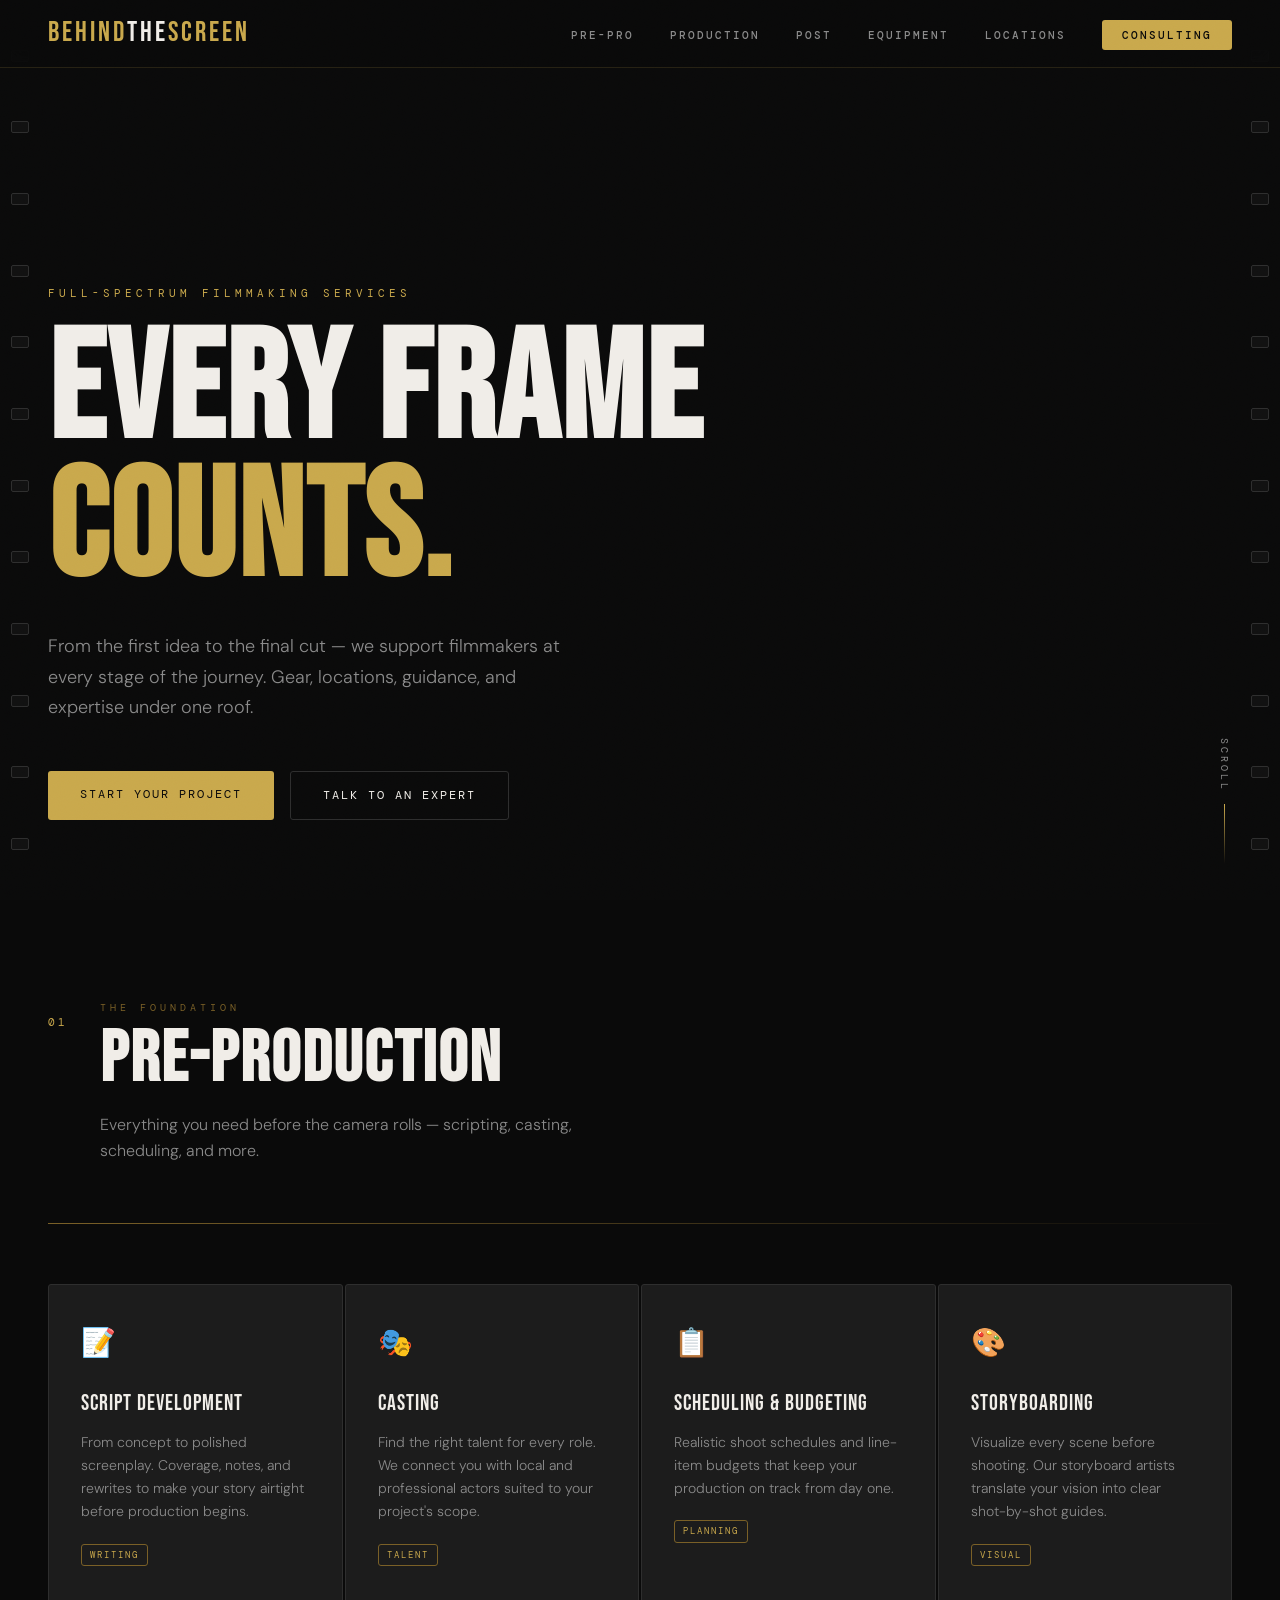
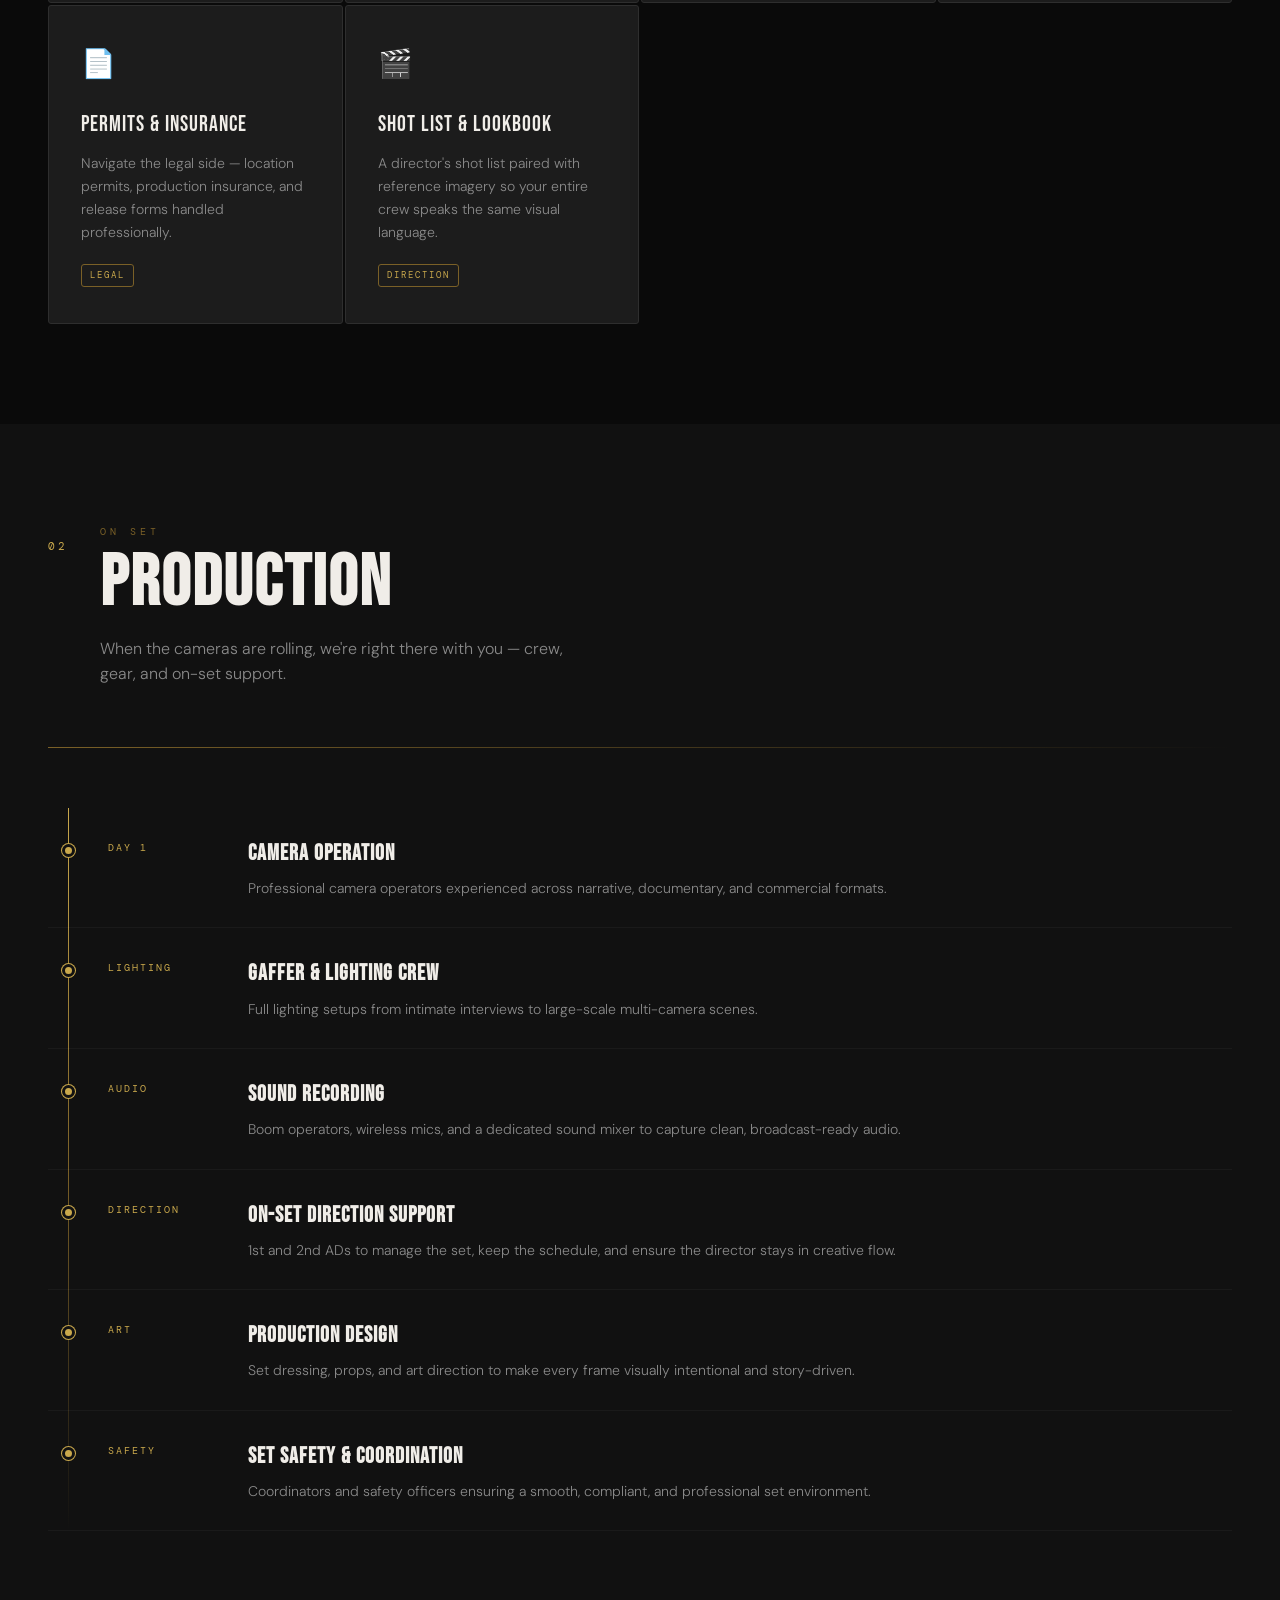
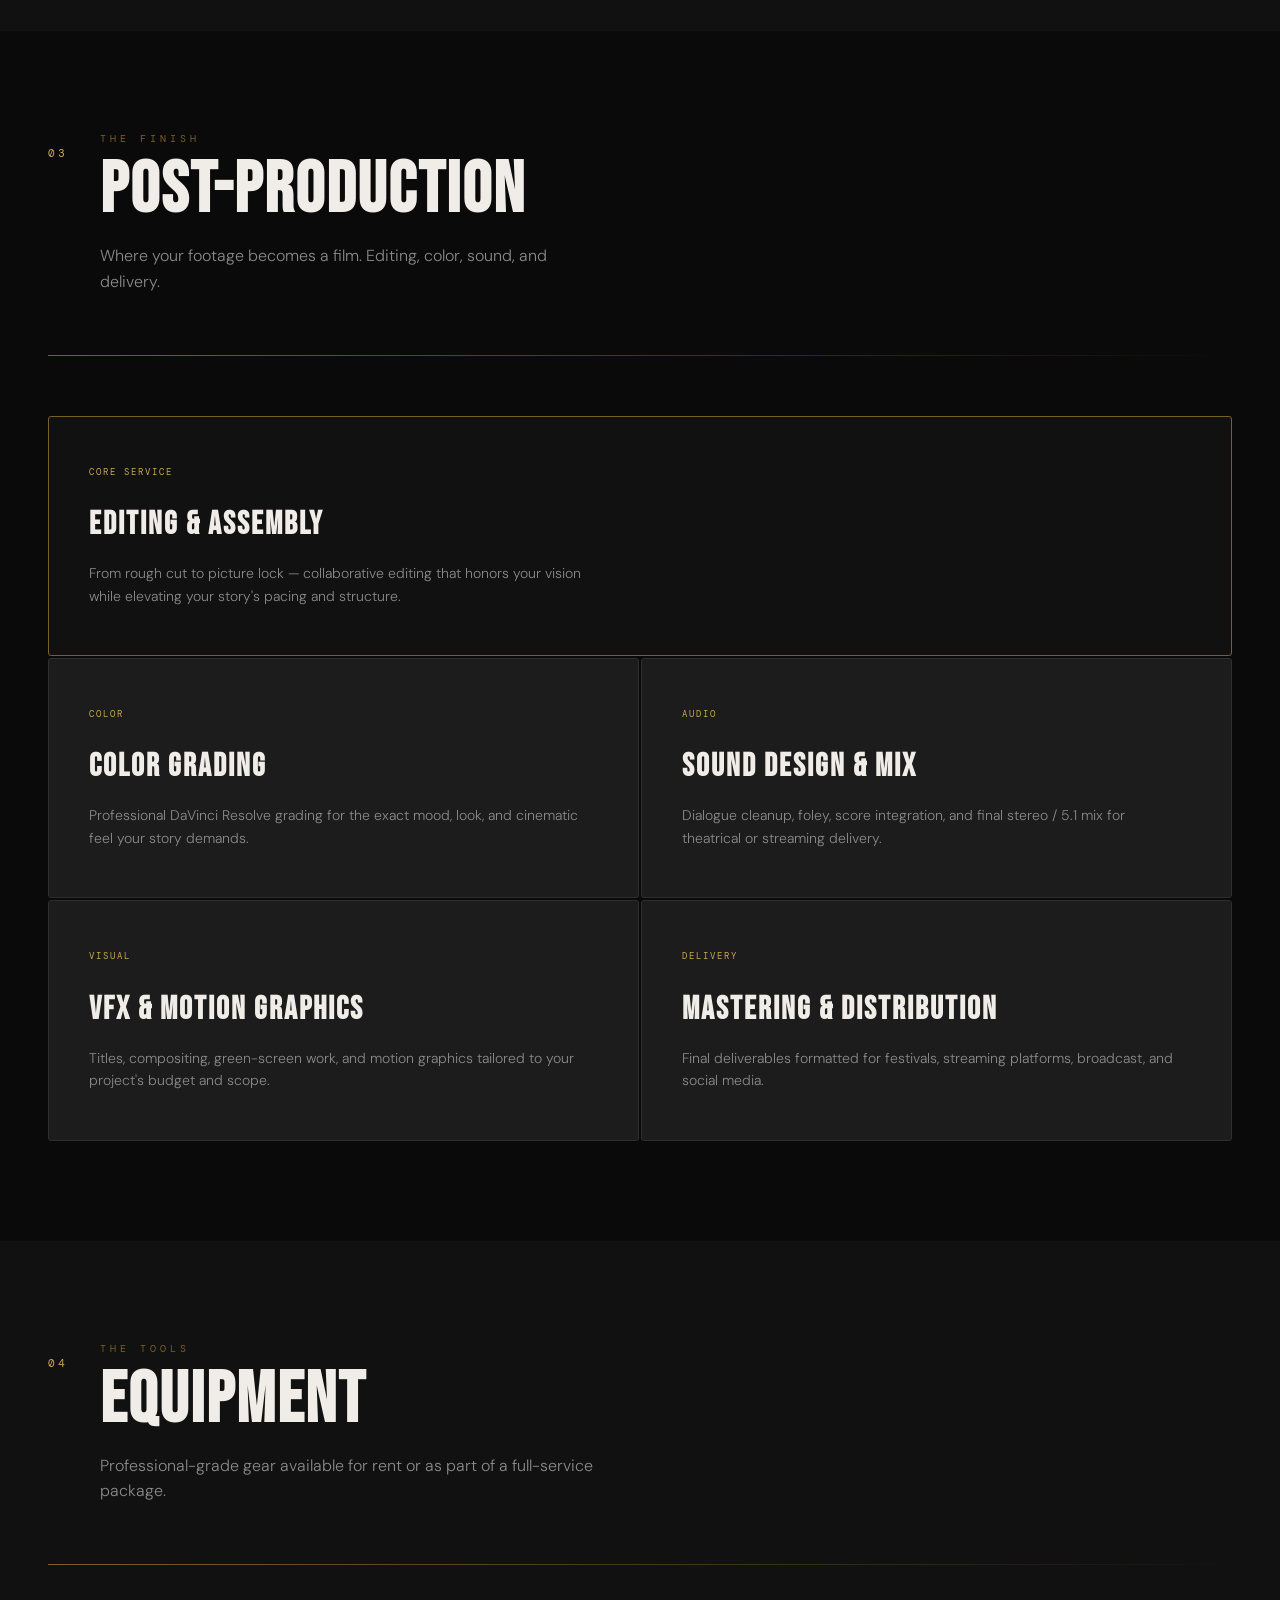
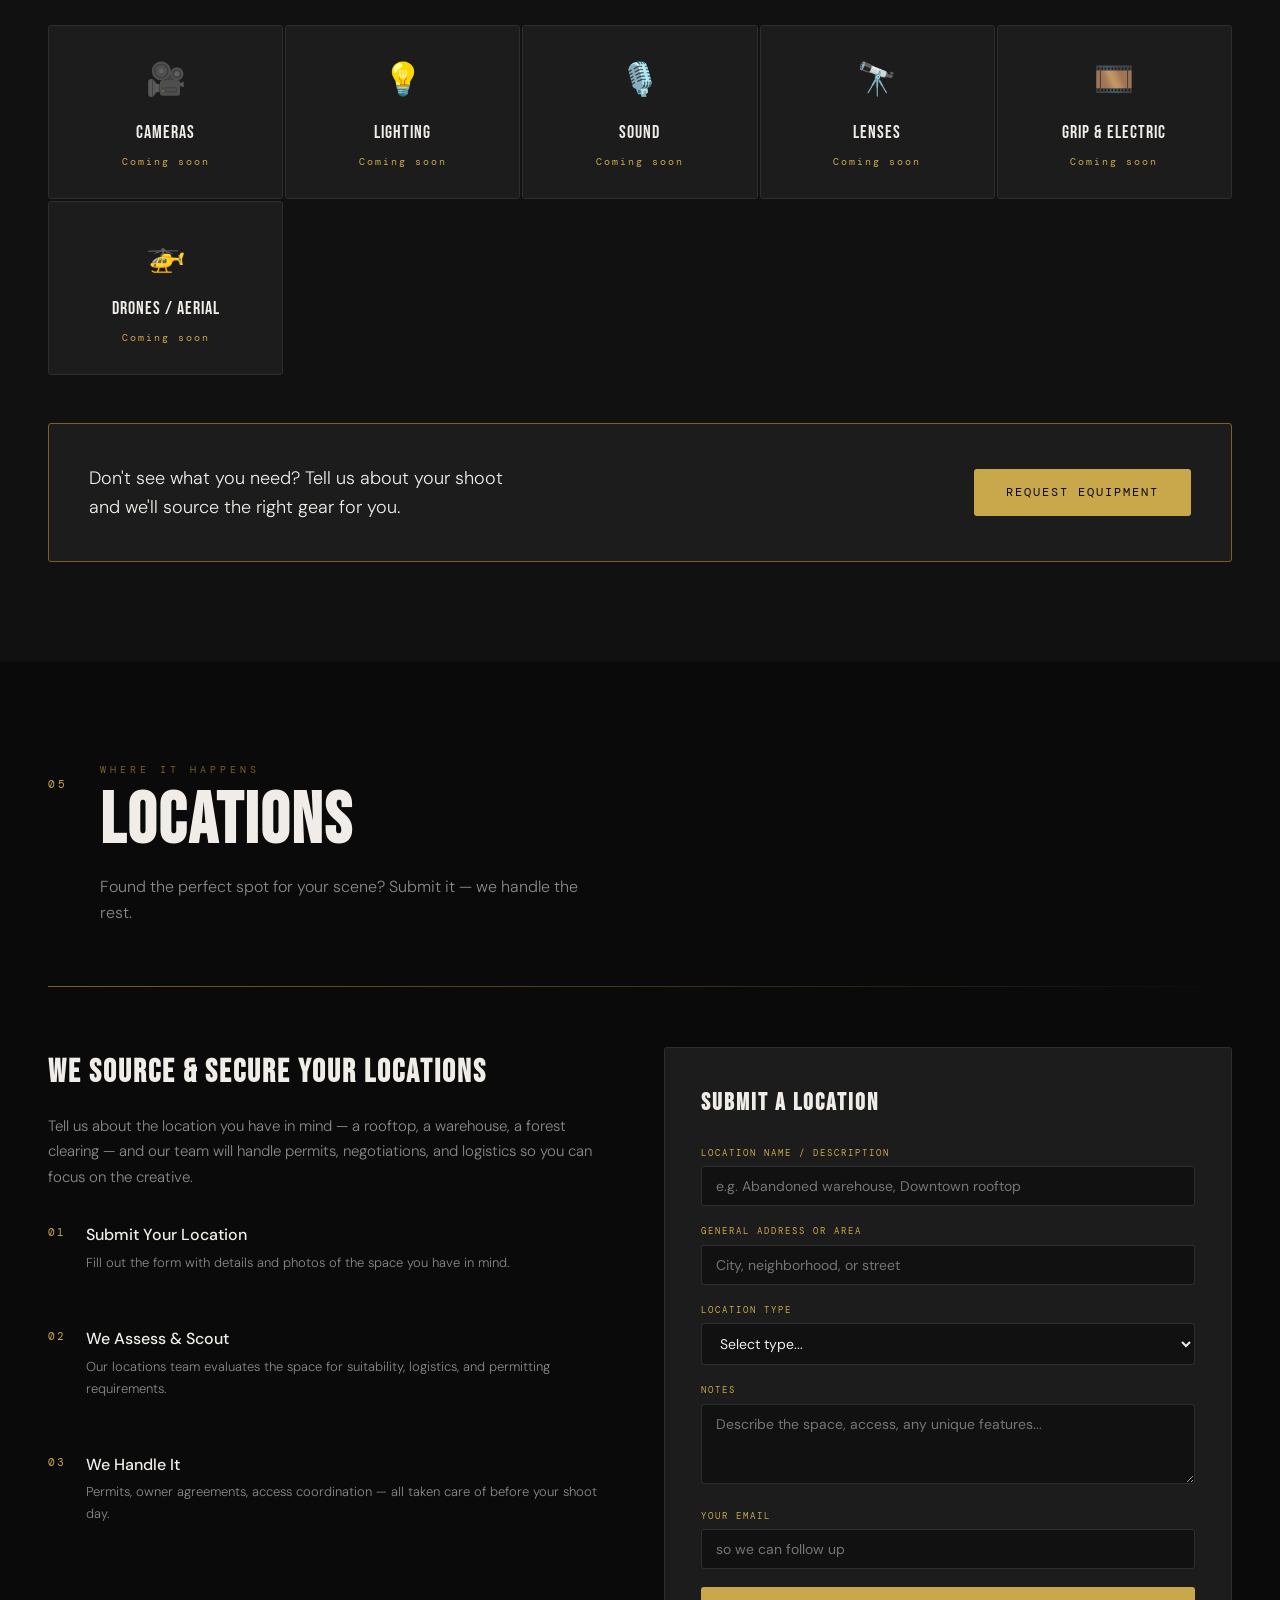
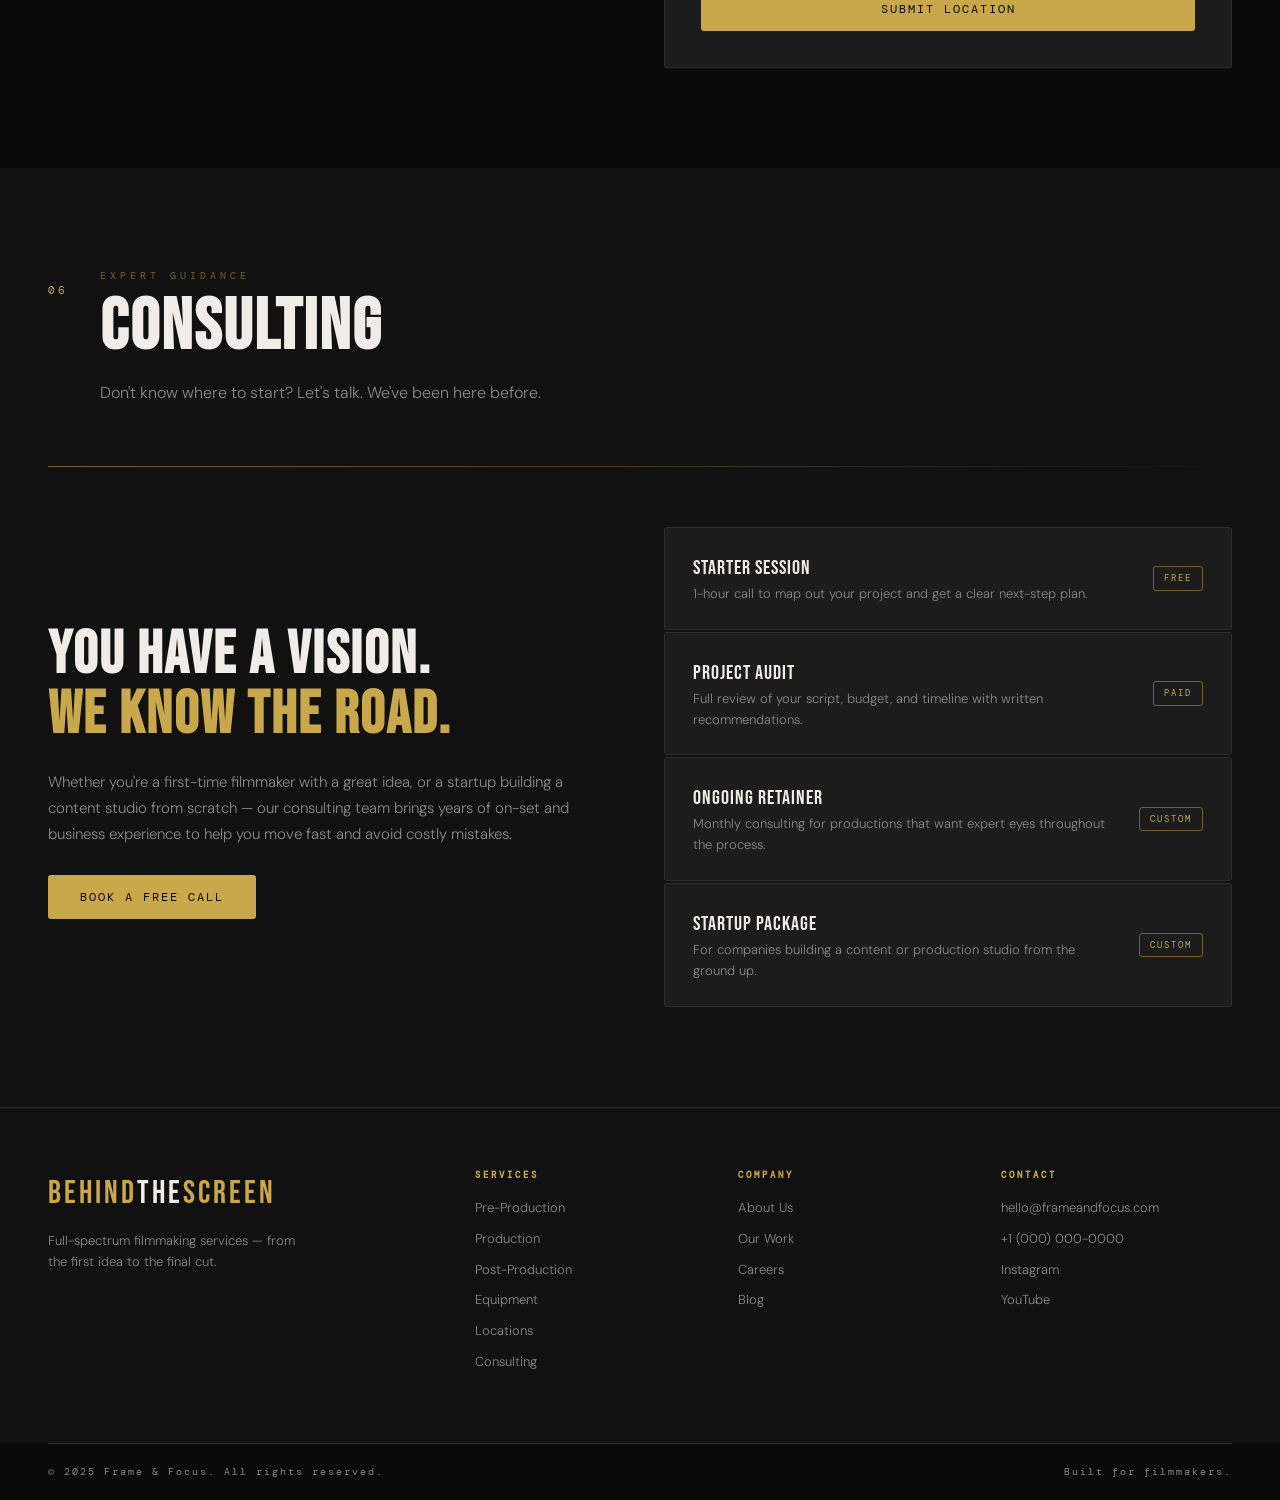
==== commit 1661c5a3: "Update index.html" ====
--- a/index.html
+++ b/index.html
@@ -1204,7 +1204,7 @@
   <!-- ─── FOOTER ─── -->
   <footer>
     <div class="footer-brand">
-      <span class="nav-logo">Frame<span>&</span>Focus</span>
+      <span class="nav-logo">behind<span>the</span>screen</span>
       <p>Full-spectrum filmmaking services — from the first idea to the final cut.</p>
     </div>
     <div class="footer-links">
@@ -1230,7 +1230,7 @@
         <!-- ✏️ REPLACE with your real contact info -->
         <a href="mailto:hello@frameandfocus.com">hello@frameandfocus.com</a>
         <a href="tel:+10000000000">+1 (000) 000-0000</a>
-        <a href="#">Instagram</a>
+        <a href="https://www.instagram.com/sihne_mariam_abebe/">Instagram</a>
         <a href="#">YouTube</a>
       </div>
     </div>
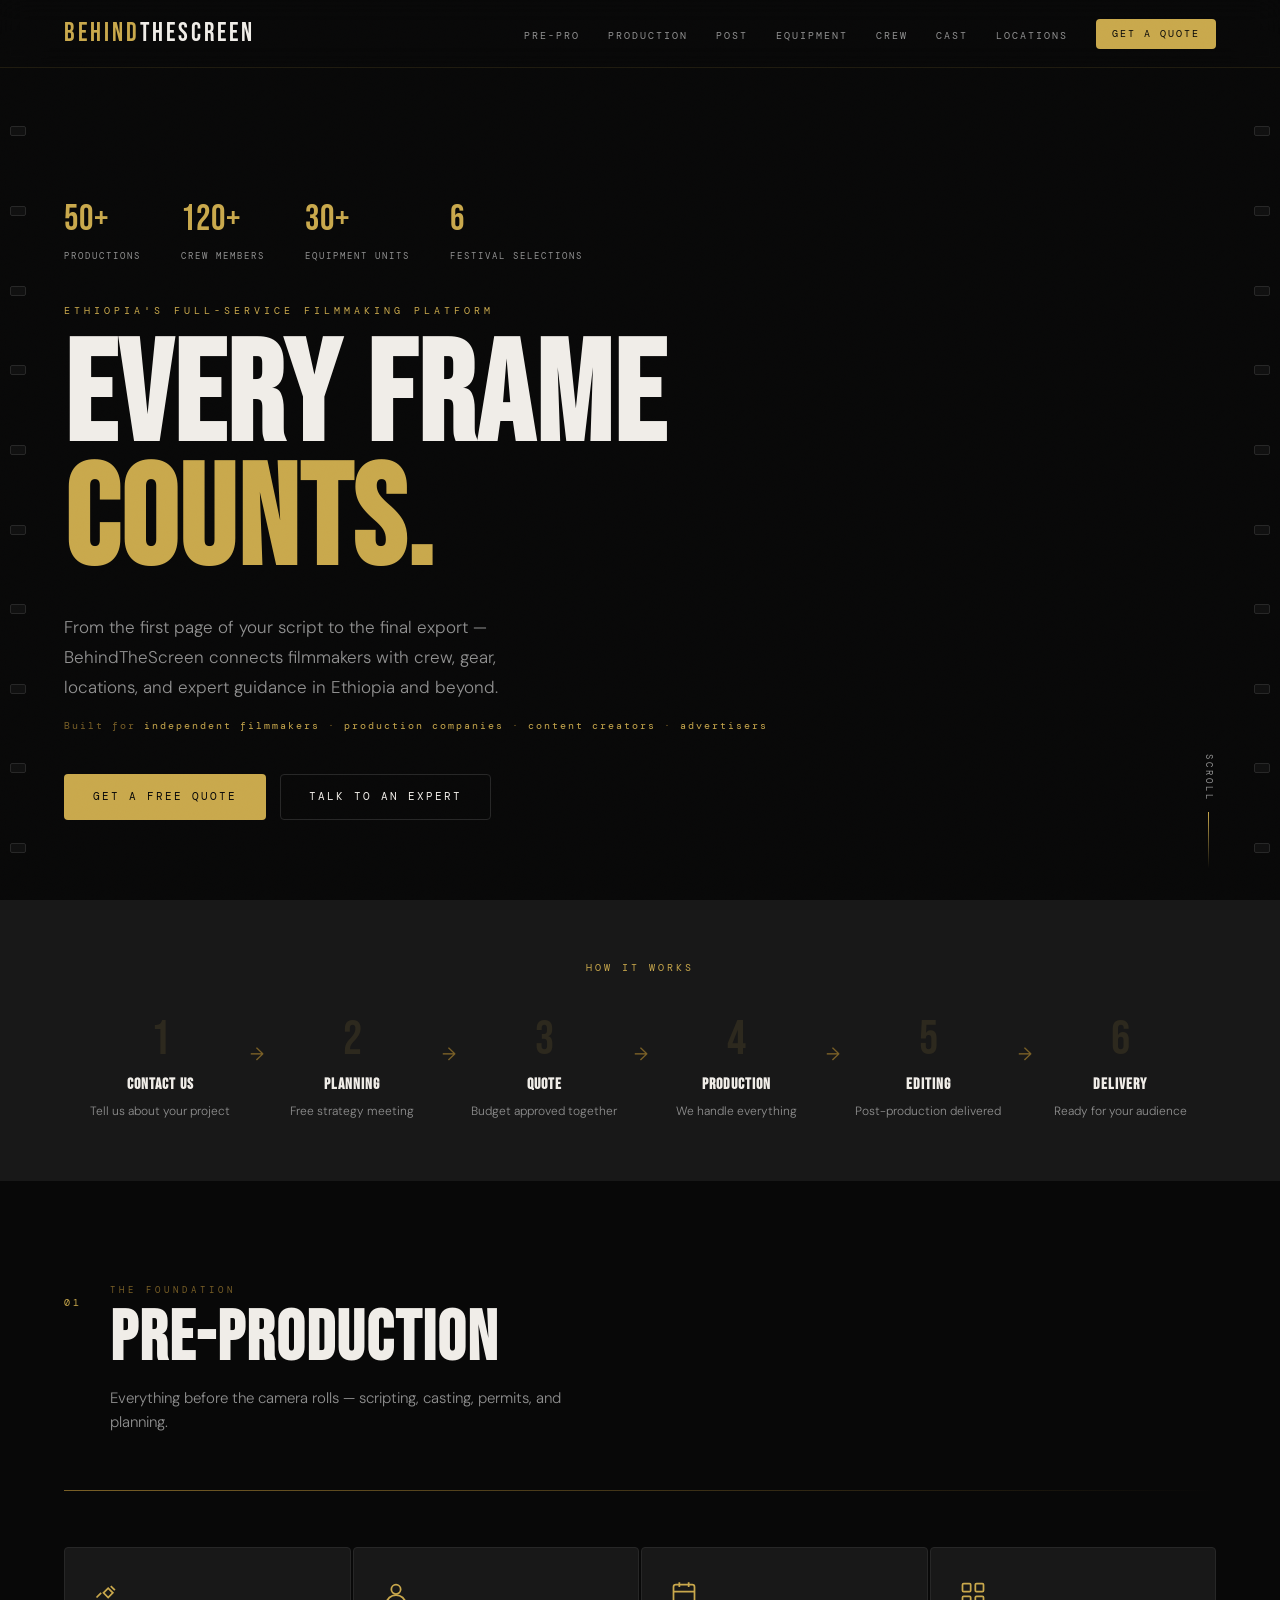
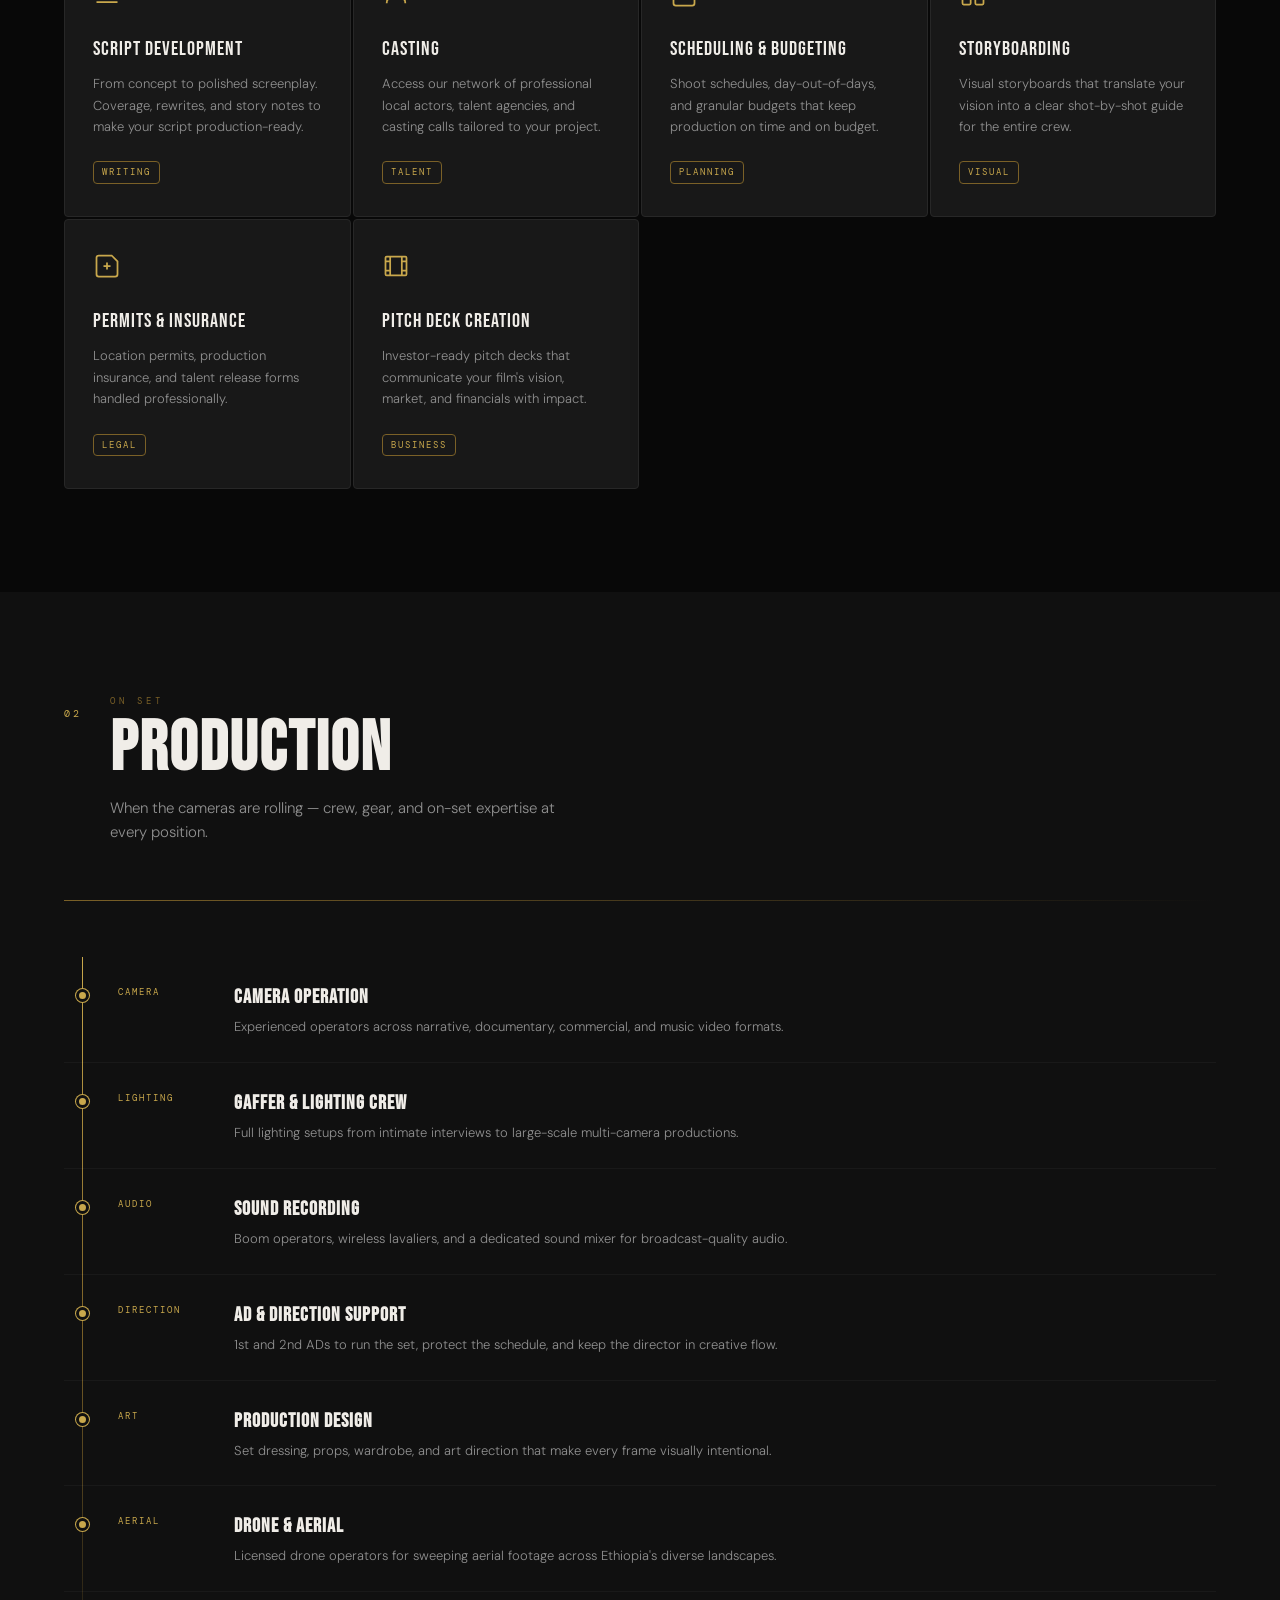
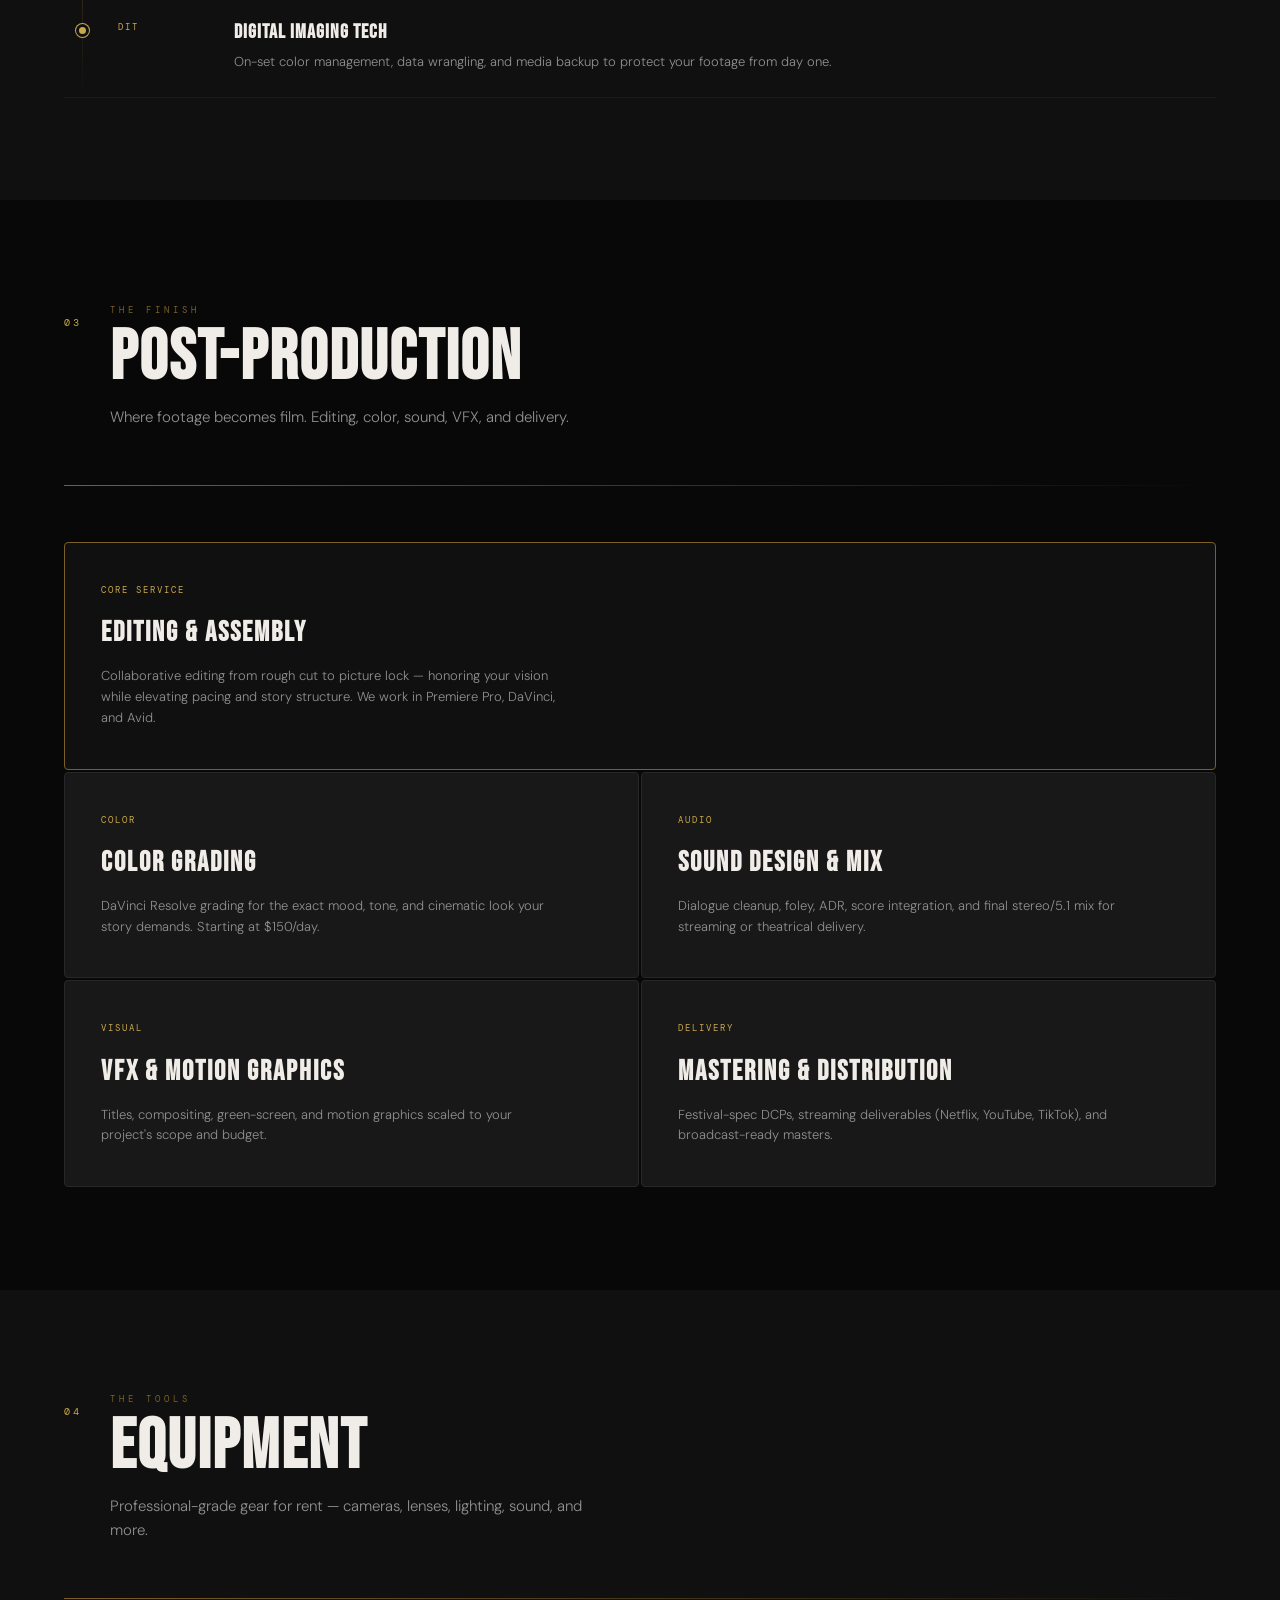
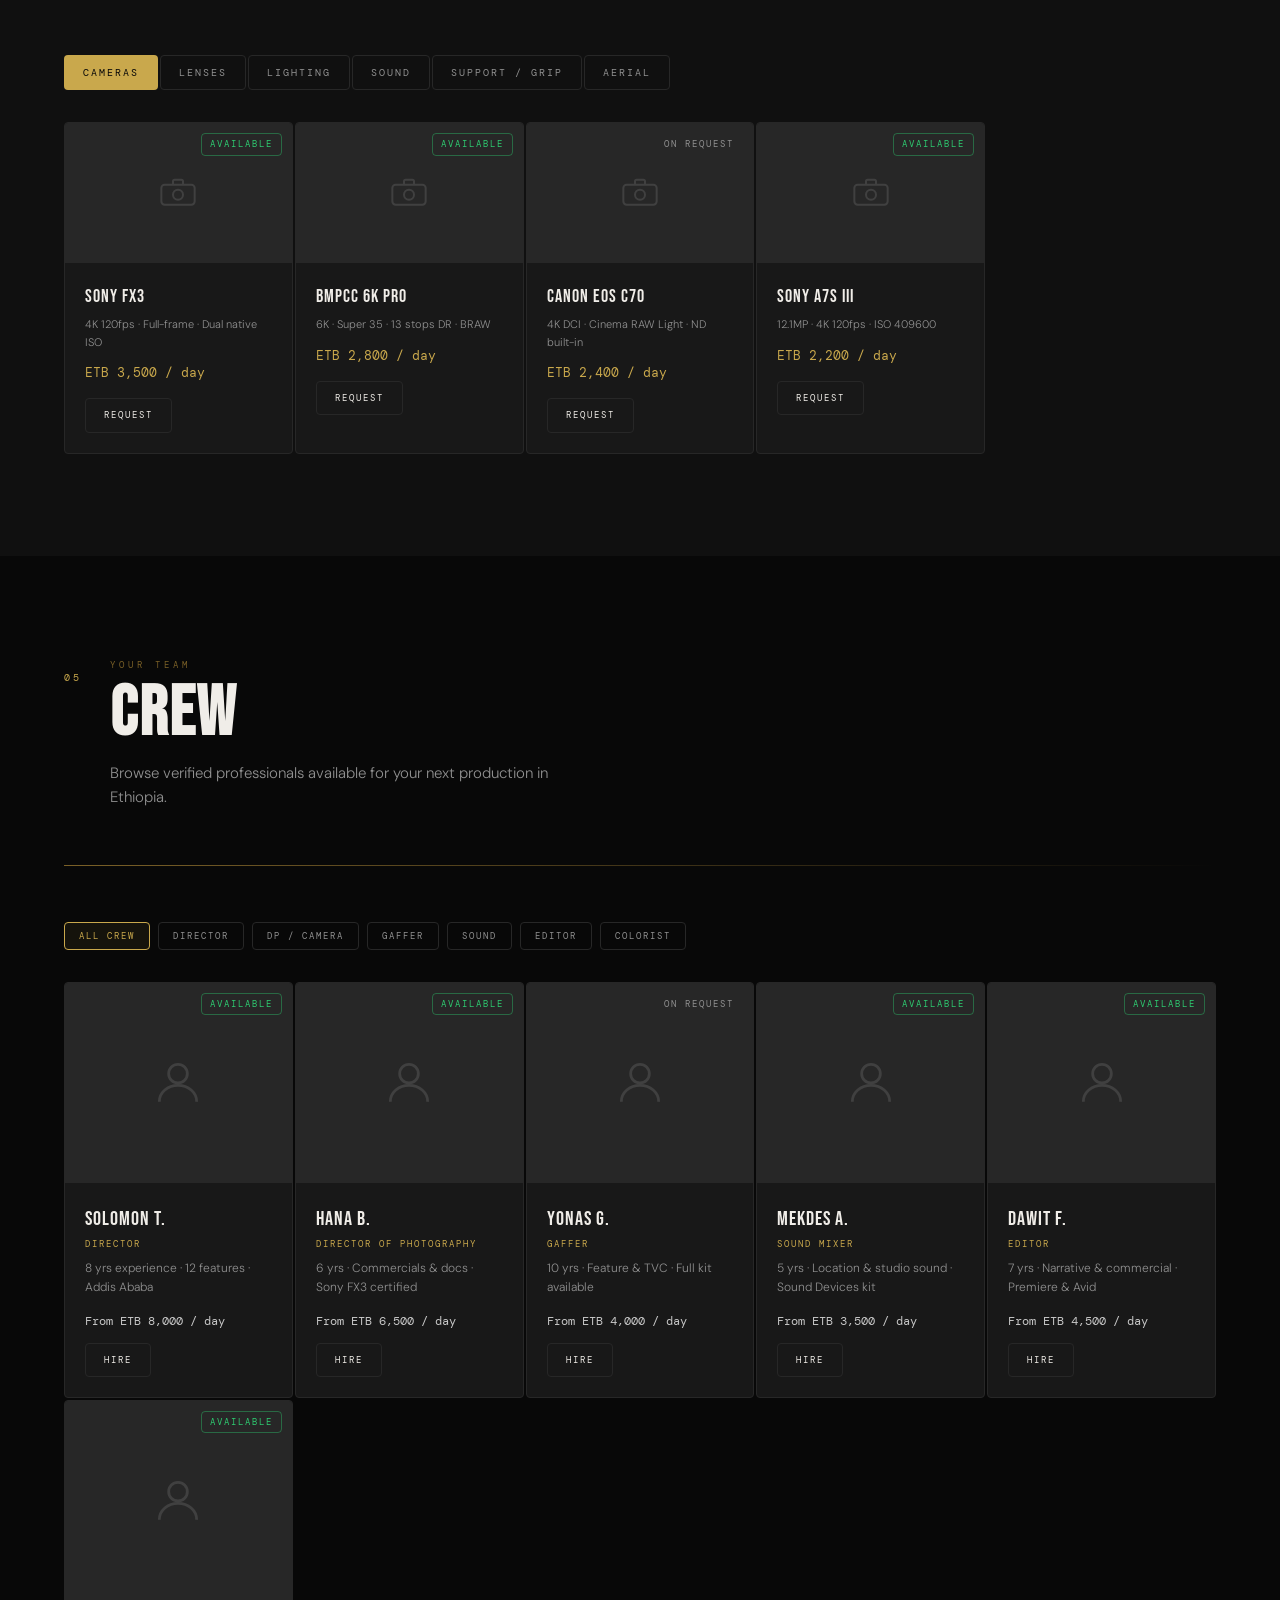
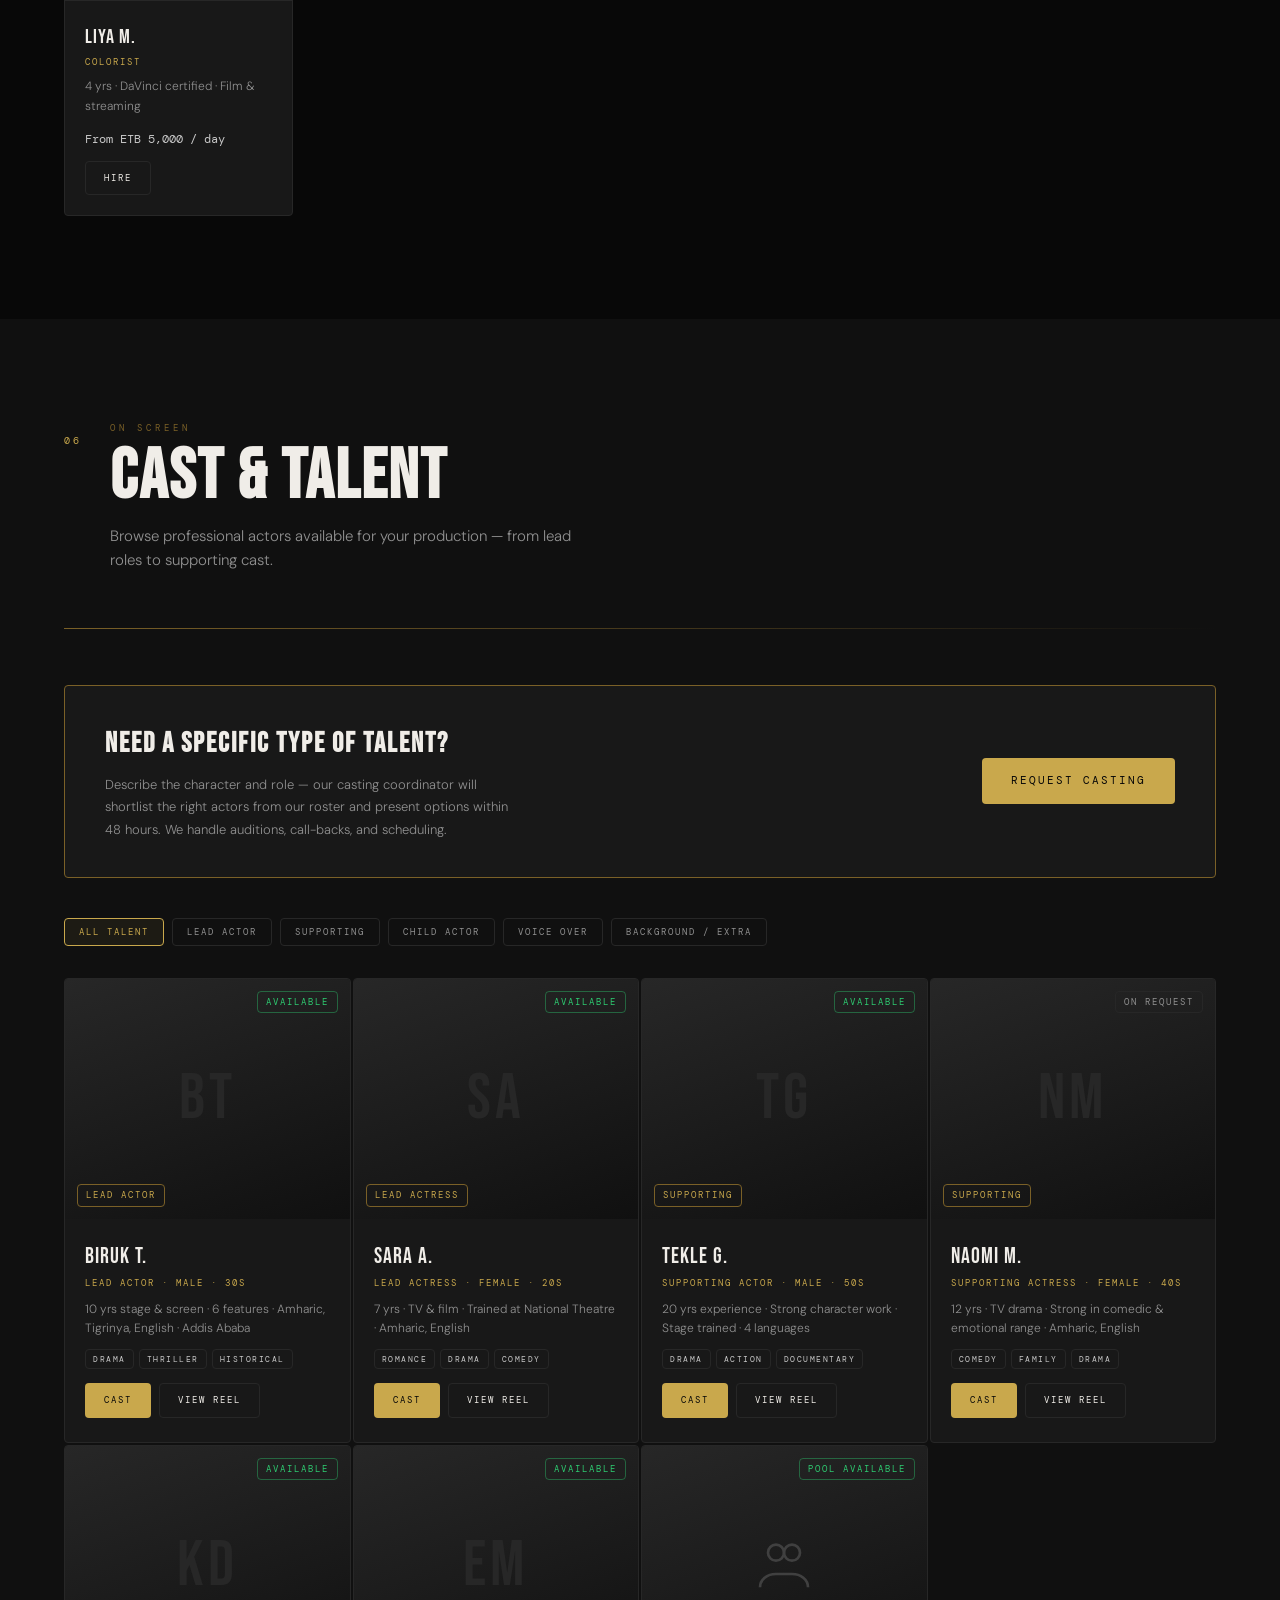
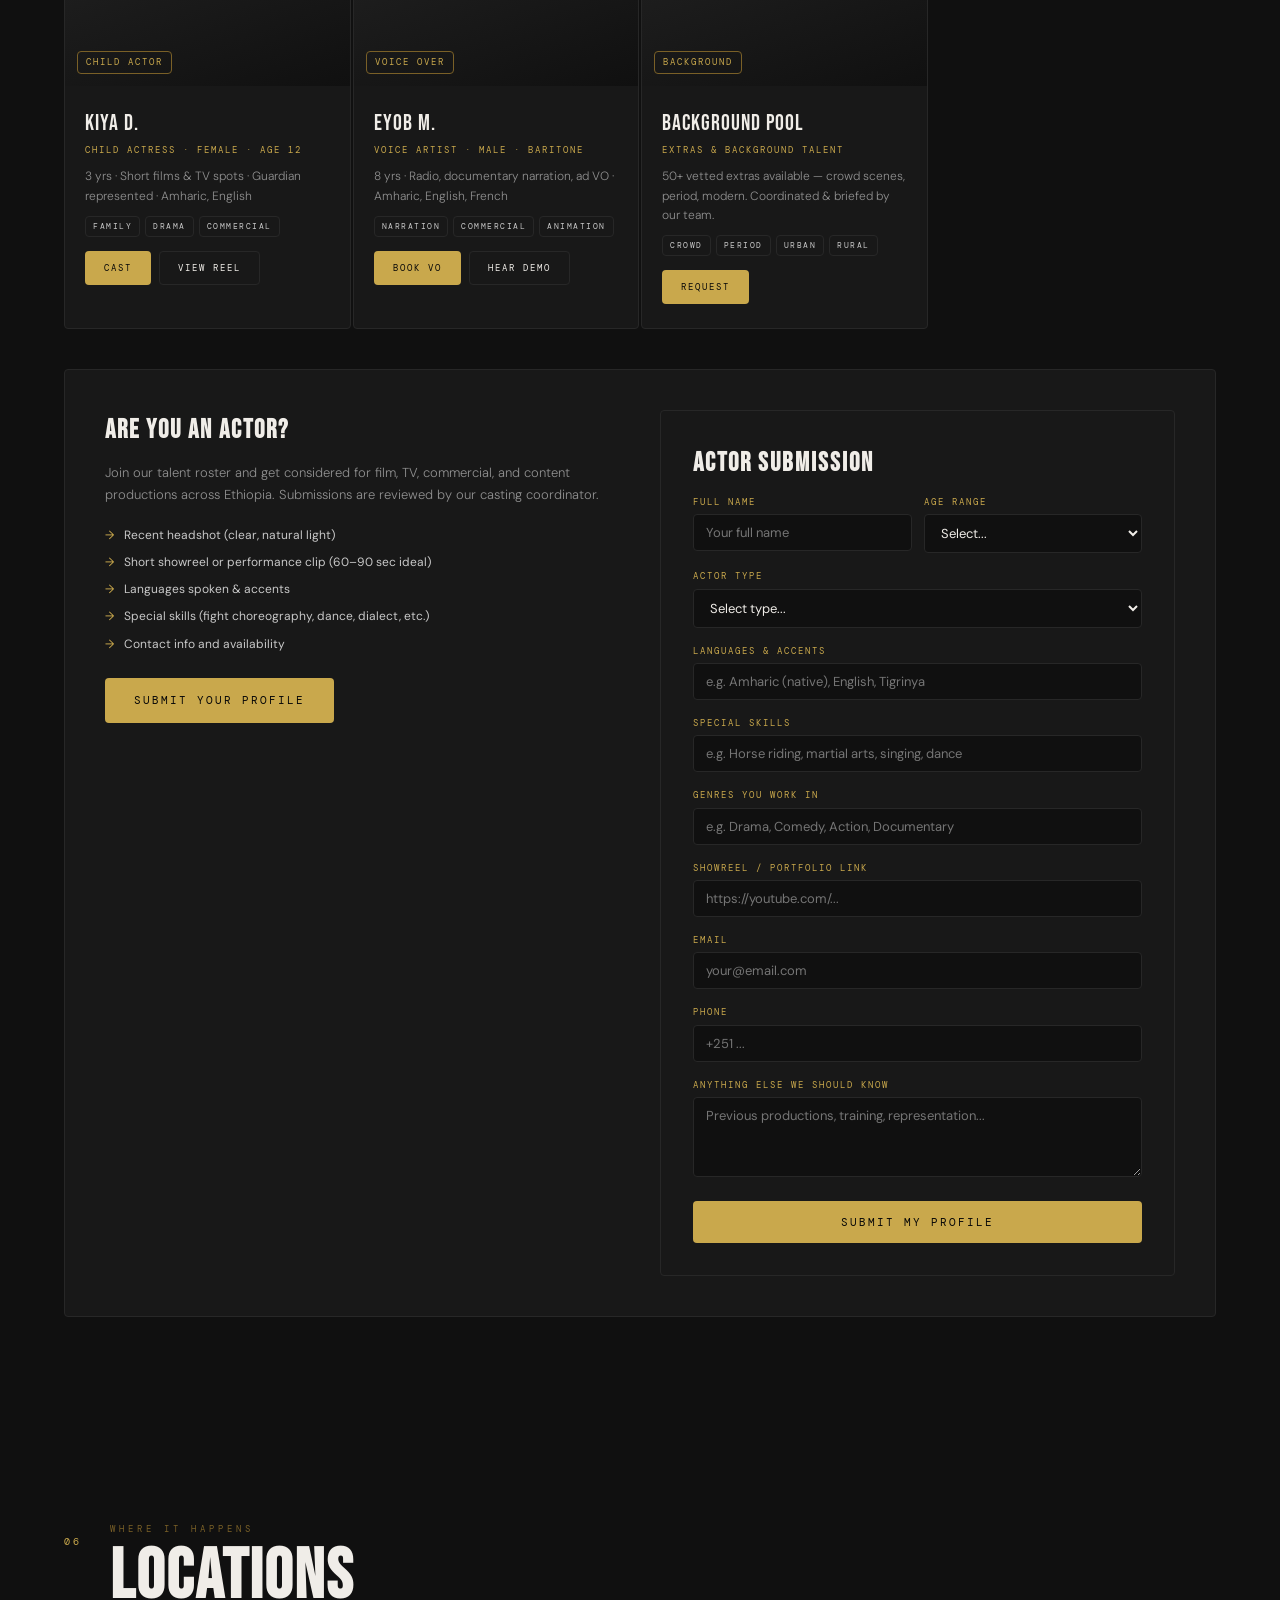
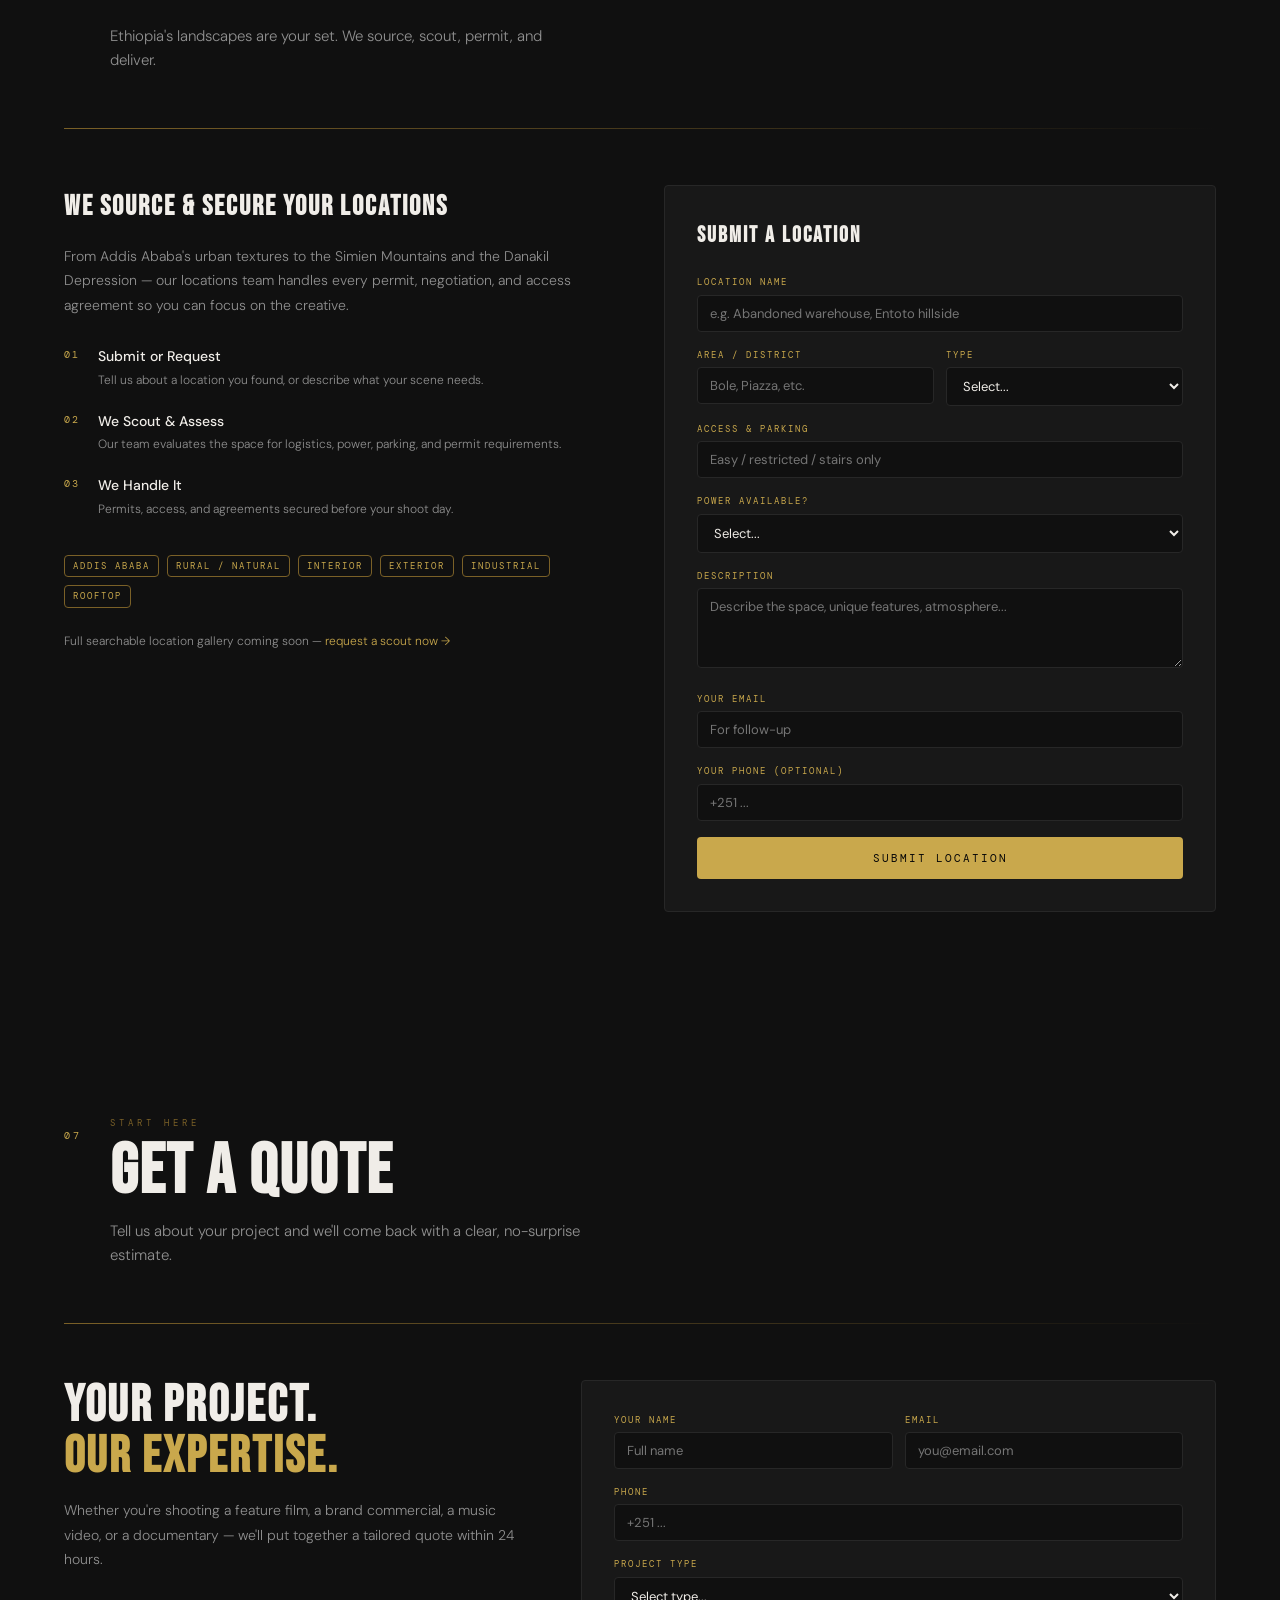
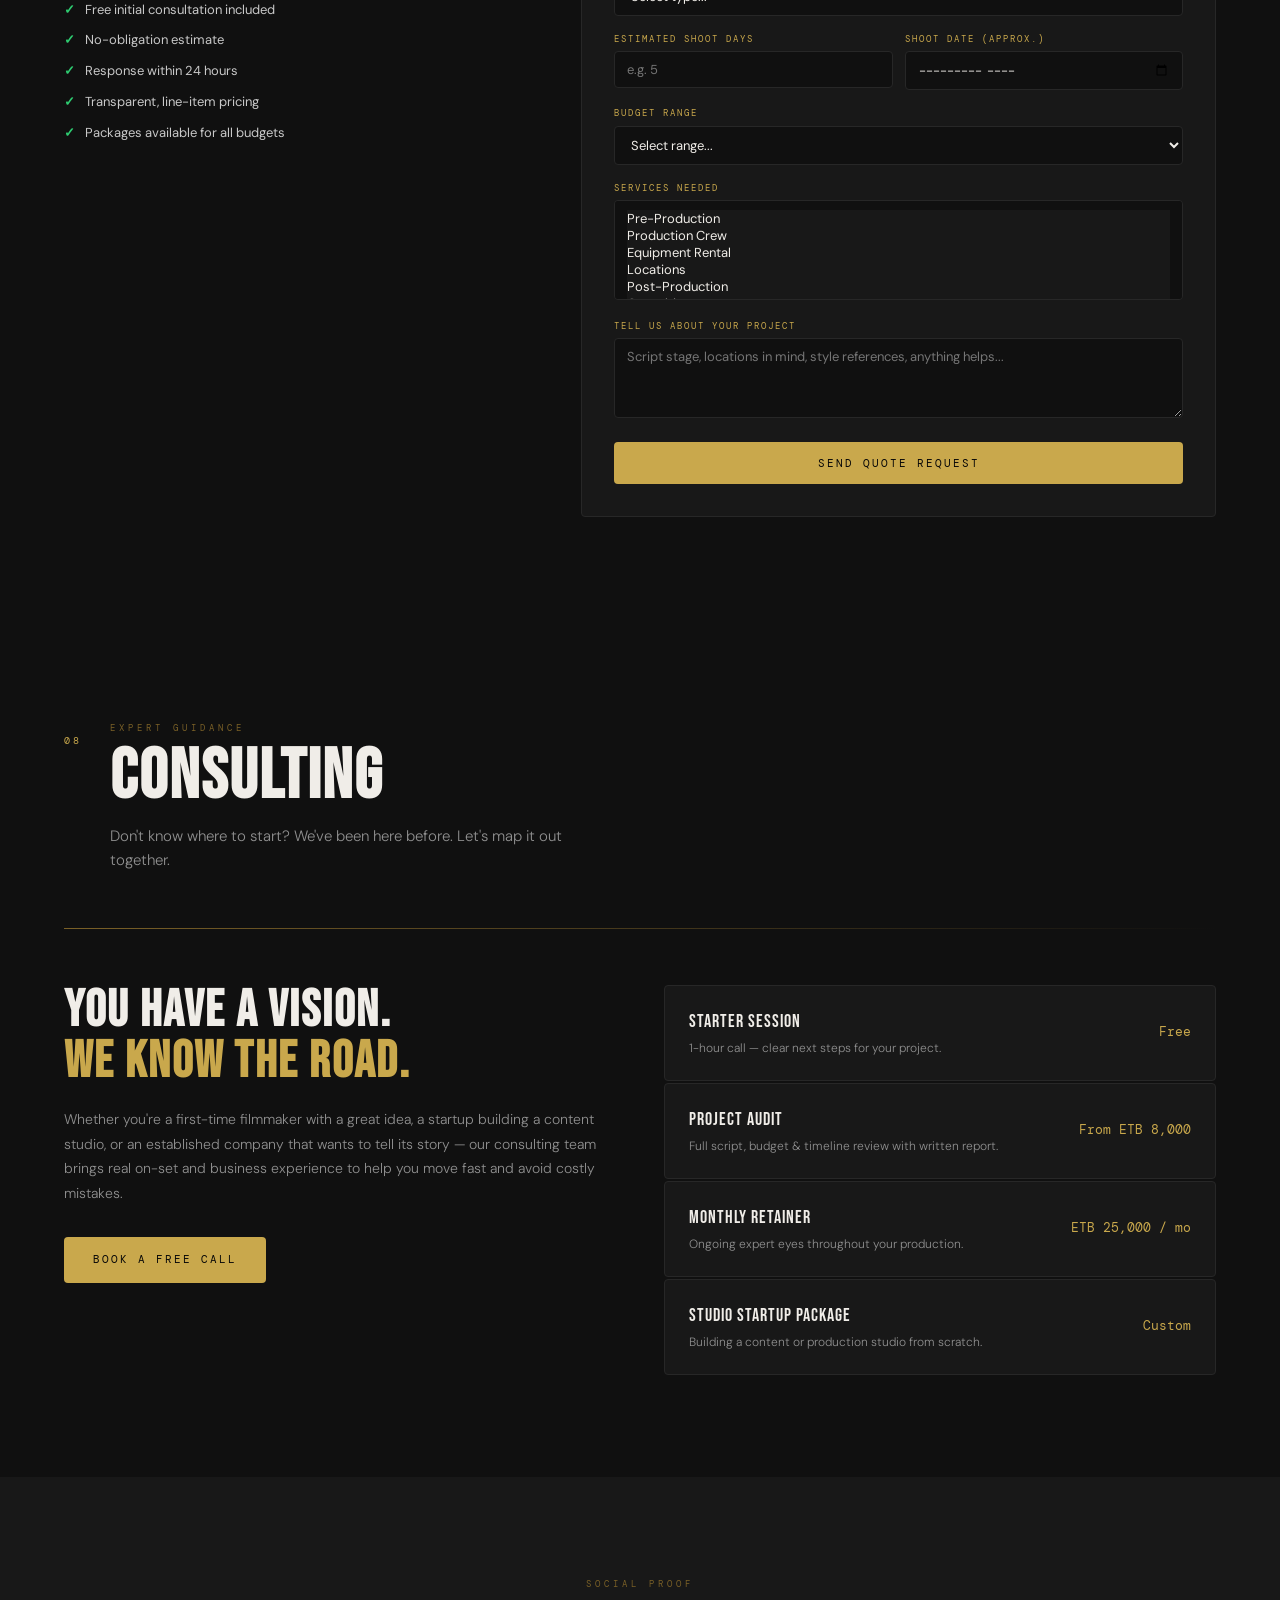
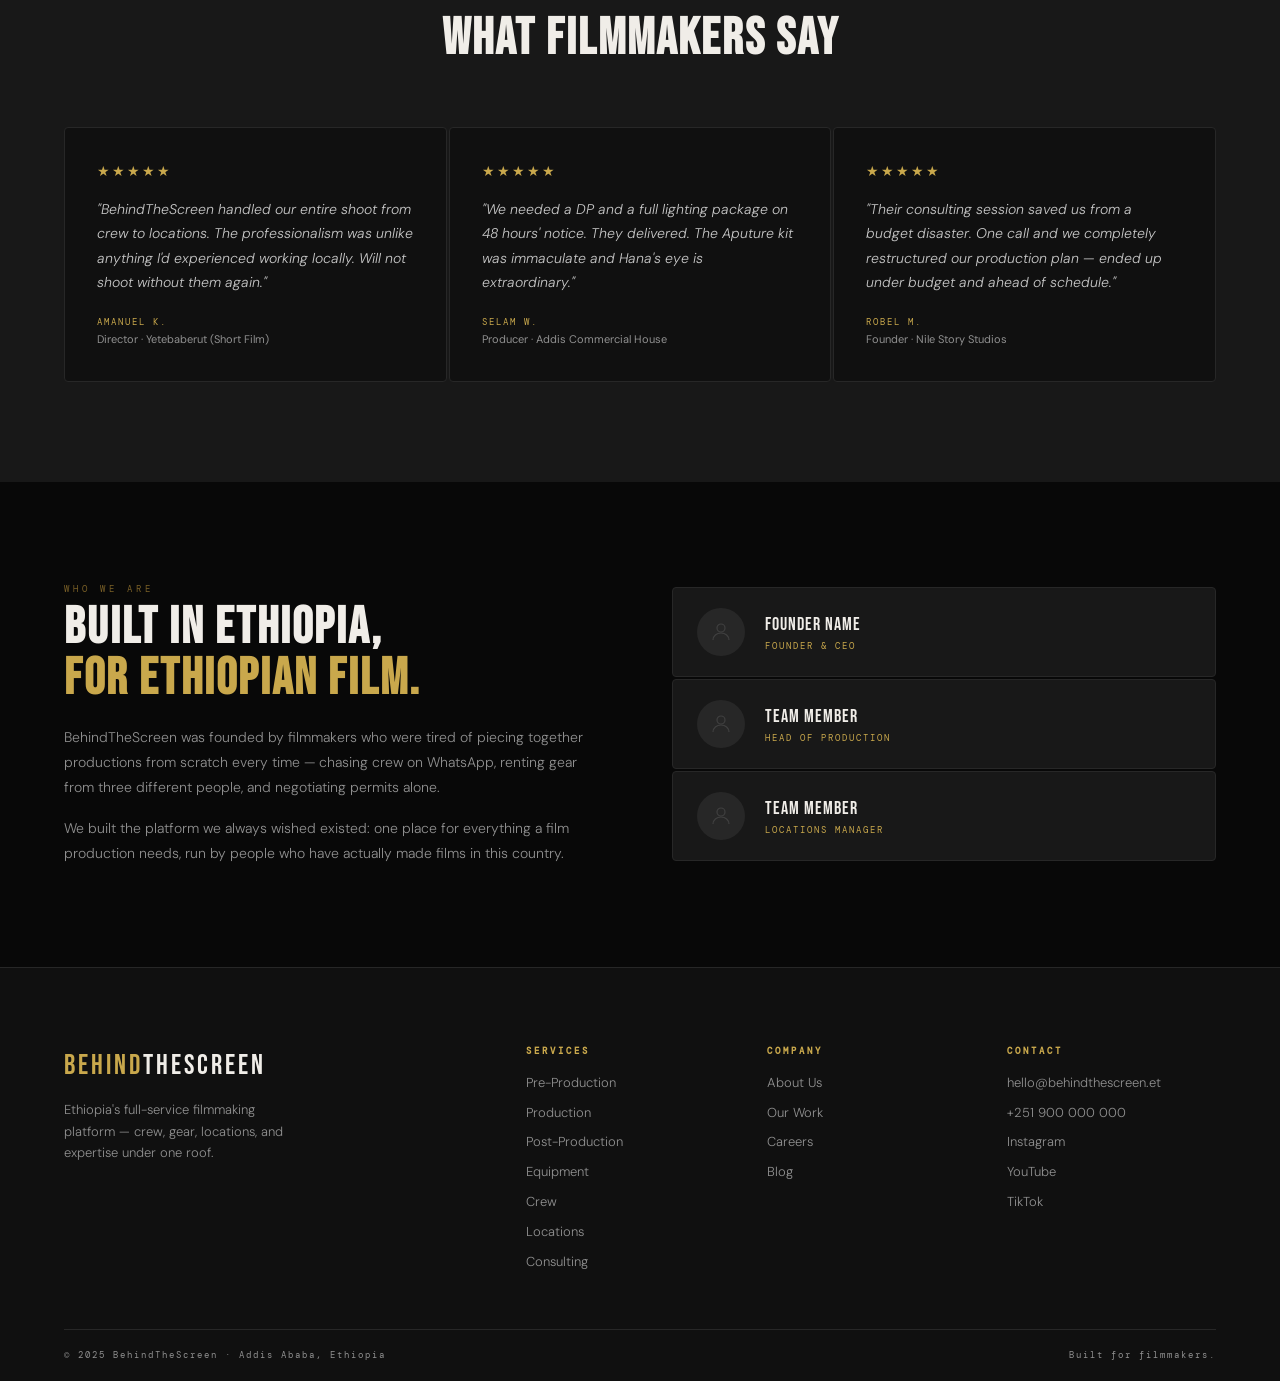
==== commit b35b59ee: "Add files via upload" ====
--- a/index.html
+++ b/index.html
@@ -3,1281 +3,1435 @@
 <head>
   <meta charset="UTF-8">
   <meta name="viewport" content="width=device-width, initial-scale=1.0">
-  <title>behind the screen — Filmmaking Services</title>
+  <title>BehindTheScreen — Full-Service Filmmaking Platform | Addis Ababa, Ethiopia</title>
+  <meta name="description" content="BehindTheScreen is Ethiopia's full-service filmmaking platform. Hire crew, rent equipment, find locations, and get expert consulting — from pre-production to final cut.">
+  <meta property="og:title" content="BehindTheScreen — Filmmaking Services Ethiopia">
+  <meta property="og:description" content="Hire crew, rent gear, find locations, and get consulting for your film project in Ethiopia and beyond.">
+  <meta property="og:type" content="website">
+  <meta property="og:locale" content="en_ET">
   <link rel="preconnect" href="https://fonts.googleapis.com">
   <link rel="preconnect" href="https://fonts.gstatic.com" crossorigin>
-  <link href="https://fonts.googleapis.com/css2?family=Bebas+Neue&family=DM+Sans:ital,wght@0,300;0,400;0,500;1,300&family=DM+Mono:wght@400;500&display=swap" rel="stylesheet">
+  <link href="https://fonts.googleapis.com/css2?family=Bebas+Neue&family=DM+Sans:ital,opsz,wght@0,9..40,300;0,9..40,400;0,9..40,500;1,9..40,300&family=DM+Mono:wght@400;500&display=swap" rel="stylesheet">
+
   <style>
-    /* ─────────────────────────────────────────
-       DESIGN TOKENS
-    ───────────────────────────────────────── */
-    :root {
-      --black:   #0a0a0a;
-      --offblack: #111111;
-      --charcoal: #1c1c1c;
-      --graphite: #2e2e2e;
-      --silver:  #8a8a8a;
-      --offwhite: #f0ede8;
-      --cream:   #faf8f4;
-      --gold:    #c9a84c;
-      --gold-dim: #7a6027;
-      --red:     #c0392b;
-
-      --font-display: 'Bebas Neue', sans-serif;
-      --font-body:    'DM Sans', sans-serif;
-      --font-mono:    'DM Mono', monospace;
-
-      --nav-h: 68px;
-      --section-pad: 100px 48px;
-      --radius: 3px;
-      --transition: 0.3s cubic-bezier(0.4, 0, 0.2, 1);
-    }
-
-    /* ─────────────────────────────────────────
-       RESET & BASE
-    ───────────────────────────────────────── */
-    *, *::before, *::after { box-sizing: border-box; margin: 0; padding: 0; }
-    html { scroll-behavior: smooth; }
-    body {
-      background: var(--black);
-      color: var(--offwhite);
-      font-family: var(--font-body);
-      font-size: 16px;
-      line-height: 1.6;
-      overflow-x: hidden;
-    }
-    img { display: block; max-width: 100%; }
-    a { color: inherit; text-decoration: none; }
-    ul { list-style: none; }
-
-    /* ─────────────────────────────────────────
-       FILM-GRAIN OVERLAY (aesthetic texture)
-    ───────────────────────────────────────── */
-    body::before {
-      content: '';
-      position: fixed;
-      inset: 0;
-      pointer-events: none;
-      z-index: 9999;
-      background-image: url("data:image/svg+xml,%3Csvg viewBox='0 0 200 200' xmlns='http://www.w3.org/2000/svg'%3E%3Cfilter id='n'%3E%3CfeTurbulence type='fractalNoise' baseFrequency='0.85' numOctaves='4' stitchTiles='stitch'/%3E%3C/filter%3E%3Crect width='100%25' height='100%25' filter='url(%23n)' opacity='1'/%3E%3C/svg%3E");
-      background-size: 180px 180px;
-      opacity: 0.04;
-      mix-blend-mode: overlay;
-    }
-
-    /* ─────────────────────────────────────────
-       NAVBAR
-    ───────────────────────────────────────── */
-    #navbar {
-      position: fixed;
-      top: 0; left: 0; right: 0;
-      height: var(--nav-h);
-      display: flex;
-      align-items: center;
-      justify-content: space-between;
-      padding: 0 48px;
-      z-index: 1000;
-      background: rgba(10,10,10,0.85);
-      backdrop-filter: blur(12px);
-      border-bottom: 1px solid rgba(201,168,76,0.15);
-      transition: border-color var(--transition);
-    }
-    .nav-logo {
-      font-family: var(--font-display);
-      font-size: 28px;
-      letter-spacing: 3px;
-      color: var(--gold);
-    }
-    .nav-logo span { color: var(--offwhite); }
-    .nav-links {
-      display: flex;
-      gap: 36px;
-      align-items: center;
-    }
-    .nav-links a {
-      font-size: 11px;
-      letter-spacing: 2px;
-      text-transform: uppercase;
-      font-weight: 500;
-      color: var(--silver);
-      transition: color var(--transition);
-      font-family: var(--font-mono);
-    }
-    .nav-links a:hover { color: var(--gold); }
-    .nav-cta {
-      background: var(--gold);
-      color: var(--black) !important;
-      padding: 8px 20px;
-      border-radius: var(--radius);
-      transition: background var(--transition), color var(--transition) !important;
-    }
-    .nav-cta:hover { background: var(--offwhite) !important; }
-
-    /* Hamburger (mobile) */
-    .hamburger {
-      display: none;
-      flex-direction: column;
-      gap: 5px;
-      cursor: pointer;
-      background: none;
-      border: none;
-      padding: 4px;
-    }
-    .hamburger span {
-      display: block;
-      width: 24px; height: 2px;
-      background: var(--offwhite);
-      border-radius: 2px;
-      transition: transform 0.3s, opacity 0.3s;
-    }
-    .hamburger.open span:nth-child(1) { transform: translateY(7px) rotate(45deg); }
-    .hamburger.open span:nth-child(2) { opacity: 0; }
-    .hamburger.open span:nth-child(3) { transform: translateY(-7px) rotate(-45deg); }
-
-    /* Mobile menu */
-    .mobile-menu {
-      display: none;
-      position: fixed;
-      top: var(--nav-h); left: 0; right: 0;
-      background: var(--offblack);
-      border-bottom: 1px solid rgba(201,168,76,0.15);
-      flex-direction: column;
-      padding: 24px 48px;
-      gap: 20px;
-      z-index: 999;
-    }
-    .mobile-menu.open { display: flex; }
-    .mobile-menu a {
-      font-size: 13px;
-      letter-spacing: 2px;
-      text-transform: uppercase;
-      font-family: var(--font-mono);
-      color: var(--silver);
-    }
-
-    /* ─────────────────────────────────────────
-       HERO
-    ───────────────────────────────────────── */
-    #hero {
-      min-height: 100vh;
-      display: flex;
-      flex-direction: column;
-      justify-content: flex-end;
-      padding: 0 48px 80px;
-      position: relative;
-      overflow: hidden;
-      background: var(--black);
-    }
-    .hero-filmstrip {
-      position: absolute;
-      top: 0; left: 0; right: 0; bottom: 0;
-      display: flex;
-      flex-direction: column;
-      gap: 0;
-      pointer-events: none;
-    }
-    .hero-stripe {
-      flex: 1;
-      opacity: 0.06;
-    }
-    .hero-stripe:nth-child(odd)  { background: var(--graphite); }
-    .hero-stripe:nth-child(even) { background: var(--black); }
-
-    /* Vertical filmstrip holes */
-    .filmstrip-holes {
-      position: absolute;
-      top: 0; bottom: 0;
-      width: 40px;
-      display: flex;
-      flex-direction: column;
-      justify-content: space-around;
-      padding: 20px 0;
-      pointer-events: none;
-    }
-    .filmstrip-holes.left  { left: 0; }
-    .filmstrip-holes.right { right: 0; }
-    .hole {
-      width: 18px; height: 12px;
-      border-radius: 2px;
-      background: var(--offblack);
-      border: 1px solid var(--graphite);
-      margin: 0 auto;
-    }
-
-    .hero-eyebrow {
-      font-family: var(--font-mono);
-      font-size: 11px;
-      letter-spacing: 4px;
-      text-transform: uppercase;
-      color: var(--gold);
-      margin-bottom: 20px;
-    }
-    .hero-title {
-      font-family: var(--font-display);
-      font-size: clamp(72px, 12vw, 160px);
-      line-height: 0.9;
-      letter-spacing: 2px;
-      color: var(--offwhite);
-      margin-bottom: 32px;
-    }
-    .hero-title em {
-      font-style: normal;
-      color: var(--gold);
-      display: block;
-    }
-    .hero-sub {
-      max-width: 520px;
-      font-size: 18px;
-      font-weight: 300;
-      color: var(--silver);
-      margin-bottom: 48px;
-      line-height: 1.7;
-    }
-    .hero-actions {
-      display: flex;
-      gap: 16px;
-      flex-wrap: wrap;
-    }
-    .btn-primary {
-      background: var(--gold);
-      color: var(--black);
-      font-family: var(--font-mono);
-      font-size: 12px;
-      letter-spacing: 2px;
-      text-transform: uppercase;
-      padding: 14px 32px;
-      border-radius: var(--radius);
-      border: none;
-      cursor: pointer;
-      transition: background var(--transition), transform 0.15s;
-    }
-    .btn-primary:hover { background: var(--offwhite); transform: translateY(-2px); }
-    .btn-outline {
-      background: transparent;
-      color: var(--offwhite);
-      font-family: var(--font-mono);
-      font-size: 12px;
-      letter-spacing: 2px;
-      text-transform: uppercase;
-      padding: 14px 32px;
-      border-radius: var(--radius);
-      border: 1px solid var(--graphite);
-      cursor: pointer;
-      transition: border-color var(--transition), color var(--transition), transform 0.15s;
-    }
-    .btn-outline:hover { border-color: var(--gold); color: var(--gold); transform: translateY(-2px); }
-
-    .hero-scroll {
-      position: absolute;
-      bottom: 36px; right: 48px;
-      font-family: var(--font-mono);
-      font-size: 10px;
-      letter-spacing: 3px;
-      text-transform: uppercase;
-      color: var(--silver);
-      writing-mode: vertical-rl;
-      display: flex;
-      align-items: center;
-      gap: 12px;
-    }
-    .hero-scroll::after {
-      content: '';
-      display: block;
-      width: 1px;
-      height: 60px;
-      background: linear-gradient(to bottom, var(--gold), transparent);
-    }
-
-    /* ─────────────────────────────────────────
-       SECTION BASE
-    ───────────────────────────────────────── */
-    .section {
-      padding: var(--section-pad);
-      position: relative;
-    }
-    .section-header {
-      display: flex;
-      align-items: flex-start;
-      gap: 32px;
-      margin-bottom: 60px;
-    }
-    .section-num {
-      font-family: var(--font-mono);
-      font-size: 11px;
-      letter-spacing: 3px;
-      color: var(--gold);
-      padding-top: 14px;
-      flex-shrink: 0;
-    }
-    .section-title-block { flex: 1; }
-    .section-eyebrow {
-      font-family: var(--font-mono);
-      font-size: 10px;
-      letter-spacing: 4px;
-      text-transform: uppercase;
-      color: var(--gold-dim);
-      margin-bottom: 8px;
-    }
-    .section-title {
-      font-family: var(--font-display);
-      font-size: clamp(40px, 6vw, 72px);
-      letter-spacing: 2px;
-      color: var(--offwhite);
-      line-height: 1;
-    }
-    .section-desc {
-      font-size: 16px;
-      color: var(--silver);
-      max-width: 500px;
-      margin-top: 16px;
-      font-weight: 300;
-    }
-    .section-divider {
-      width: 100%;
-      height: 1px;
-      background: linear-gradient(to right, var(--gold-dim), transparent);
-      margin-bottom: 60px;
-    }
-
-    /* alternating bg */
-    .section--dark  { background: var(--black); }
-    .section--offblack { background: var(--offblack); }
-
-    /* ─────────────────────────────────────────
-       CARDS GRID
-    ───────────────────────────────────────── */
-    .cards-grid {
-      display: grid;
-      grid-template-columns: repeat(auto-fill, minmax(260px, 1fr));
-      gap: 2px;
-    }
-    .card {
-      background: var(--charcoal);
-      padding: 36px 32px;
-      border: 1px solid var(--graphite);
-      border-radius: var(--radius);
-      position: relative;
-      overflow: hidden;
-      transition: border-color var(--transition), transform var(--transition);
-      cursor: default;
-    }
-    .card::before {
-      content: '';
-      position: absolute;
-      inset: 0;
-      background: linear-gradient(135deg, rgba(201,168,76,0.06) 0%, transparent 60%);
-      opacity: 0;
-      transition: opacity var(--transition);
-    }
-    .card:hover { border-color: var(--gold-dim); transform: translateY(-4px); }
-    .card:hover::before { opacity: 1; }
-    .card-icon {
-      font-size: 28px;
-      margin-bottom: 20px;
-      display: block;
-    }
-    .card-title {
-      font-family: var(--font-display);
-      font-size: 22px;
-      letter-spacing: 1px;
-      color: var(--offwhite);
-      margin-bottom: 10px;
-    }
-    .card-body {
-      font-size: 14px;
-      color: var(--silver);
-      line-height: 1.65;
-      font-weight: 300;
-    }
-    .card-tag {
-      display: inline-block;
-      font-family: var(--font-mono);
-      font-size: 9px;
-      letter-spacing: 2px;
-      text-transform: uppercase;
-      color: var(--gold);
-      border: 1px solid var(--gold-dim);
-      border-radius: var(--radius);
-      padding: 3px 8px;
-      margin-top: 20px;
-    }
-
-    /* ─────────────────────────────────────────
-       01 PRE-PRODUCTION
-    ───────────────────────────────────────── */
-    #pre-production { background: var(--black); }
-
-    /* ─────────────────────────────────────────
-       02 PRODUCTION
-    ───────────────────────────────────────── */
-    #production { background: var(--offblack); }
-    .phase-timeline {
-      display: flex;
-      flex-direction: column;
-      gap: 0;
-      position: relative;
-    }
-    .phase-timeline::before {
-      content: '';
-      position: absolute;
-      left: 20px; top: 0; bottom: 0;
-      width: 1px;
-      background: linear-gradient(to bottom, var(--gold), var(--gold-dim), transparent);
-    }
-    .timeline-item {
-      display: flex;
-      gap: 40px;
-      padding: 28px 0 28px 60px;
-      border-bottom: 1px solid rgba(255,255,255,0.04);
-      position: relative;
-      transition: background var(--transition);
-    }
-    .timeline-item::before {
-      content: '';
-      position: absolute;
-      left: 14px; top: 36px;
-      width: 13px; height: 13px;
-      border-radius: 50%;
-      background: var(--gold);
-      border: 3px solid var(--offblack);
-      box-shadow: 0 0 0 1px var(--gold);
-    }
-    .timeline-item:hover { background: rgba(201,168,76,0.03); }
-    .timeline-label {
-      font-family: var(--font-mono);
-      font-size: 10px;
-      letter-spacing: 2px;
-      text-transform: uppercase;
-      color: var(--gold);
-      min-width: 100px;
-      padding-top: 4px;
-    }
-    .timeline-content h3 {
-      font-family: var(--font-display);
-      font-size: 22px;
-      letter-spacing: 1px;
-      color: var(--offwhite);
-      margin-bottom: 6px;
-    }
-    .timeline-content p {
-      font-size: 14px;
-      color: var(--silver);
-      font-weight: 300;
-    }
-
-    /* ─────────────────────────────────────────
-       03 POST-PRODUCTION
-    ───────────────────────────────────────── */
-    #post-production { background: var(--black); }
-    .post-grid {
-      display: grid;
-      grid-template-columns: 1fr 1fr;
-      gap: 2px;
-    }
-    .post-card {
-      background: var(--charcoal);
-      padding: 48px 40px;
-      border: 1px solid var(--graphite);
-      border-radius: var(--radius);
-      position: relative;
-      overflow: hidden;
-      transition: border-color var(--transition);
-    }
-    .post-card.featured {
-      grid-column: span 2;
-      background: var(--offblack);
-      border-color: var(--gold-dim);
-    }
-    .post-card:hover { border-color: var(--gold-dim); }
-    .post-card h3 {
-      font-family: var(--font-display);
-      font-size: 32px;
-      letter-spacing: 2px;
-      color: var(--offwhite);
-      margin-bottom: 12px;
-    }
-    .post-card p {
-      font-size: 14px;
-      color: var(--silver);
-      font-weight: 300;
-      max-width: 500px;
-    }
-    .post-card .post-tag {
-      font-family: var(--font-mono);
-      font-size: 9px;
-      letter-spacing: 2px;
-      text-transform: uppercase;
-      color: var(--gold);
-      margin-bottom: 20px;
-      display: block;
-    }
-
-    /* ─────────────────────────────────────────
-       04 EQUIPMENT
-    ───────────────────────────────────────── */
-    #equipment { background: var(--offblack); }
-    .equip-categories {
-      display: grid;
-      grid-template-columns: repeat(auto-fill, minmax(200px, 1fr));
-      gap: 2px;
-      margin-bottom: 48px;
-    }
-    .equip-cat {
-      background: var(--charcoal);
-      border: 1px solid var(--graphite);
-      border-radius: var(--radius);
-      padding: 28px 24px;
-      text-align: center;
-      transition: border-color var(--transition), transform var(--transition);
-      cursor: pointer;
-    }
-    .equip-cat:hover { border-color: var(--gold); transform: translateY(-3px); }
-    .equip-cat-icon { font-size: 32px; margin-bottom: 14px; }
-    .equip-cat-name {
-      font-family: var(--font-display);
-      font-size: 18px;
-      letter-spacing: 1px;
-      color: var(--offwhite);
-      margin-bottom: 6px;
-    }
-    .equip-cat-count {
-      font-family: var(--font-mono);
-      font-size: 10px;
-      color: var(--gold);
-      letter-spacing: 2px;
-    }
-    .equip-cta {
-      background: var(--charcoal);
-      border: 1px solid var(--gold-dim);
-      border-radius: var(--radius);
-      padding: 40px;
-      display: flex;
-      align-items: center;
-      justify-content: space-between;
-      gap: 24px;
-      flex-wrap: wrap;
-    }
-    .equip-cta p {
-      font-size: 18px;
-      font-weight: 300;
-      color: var(--offwhite);
-      max-width: 420px;
-    }
-
-    /* ─────────────────────────────────────────
-       05 LOCATIONS
-    ───────────────────────────────────────── */
-    #locations { background: var(--black); }
-    .locations-layout {
-      display: grid;
-      grid-template-columns: 1fr 1fr;
-      gap: 48px;
-      align-items: start;
-    }
-    .locations-info h3 {
-      font-family: var(--font-display);
-      font-size: 32px;
-      letter-spacing: 2px;
-      color: var(--offwhite);
-      margin-bottom: 16px;
-    }
-    .locations-info p {
-      font-size: 15px;
-      color: var(--silver);
-      font-weight: 300;
-      margin-bottom: 32px;
-      line-height: 1.7;
-    }
-    .locations-steps {
-      display: flex;
-      flex-direction: column;
-      gap: 20px;
-    }
-    .loc-step {
-      display: flex;
-      gap: 20px;
-      align-items: flex-start;
-    }
-    .loc-step-num {
-      font-family: var(--font-mono);
-      font-size: 11px;
-      color: var(--gold);
-      letter-spacing: 2px;
-      padding-top: 2px;
-      flex-shrink: 0;
-    }
-    .loc-step h4 {
-      font-weight: 500;
-      color: var(--offwhite);
-      margin-bottom: 4px;
-    }
-    .loc-step p { font-size: 13px; color: var(--silver); font-weight: 300; }
-    /* location submission form placeholder */
-    .loc-form {
-      background: var(--charcoal);
-      border: 1px solid var(--graphite);
-      border-radius: var(--radius);
-      padding: 36px;
-    }
-    .loc-form h3 {
-      font-family: var(--font-display);
-      font-size: 24px;
-      letter-spacing: 2px;
-      color: var(--offwhite);
-      margin-bottom: 24px;
-    }
-    .form-group { margin-bottom: 18px; }
-    .form-group label {
-      display: block;
-      font-family: var(--font-mono);
-      font-size: 9px;
-      letter-spacing: 2px;
-      text-transform: uppercase;
-      color: var(--gold);
-      margin-bottom: 6px;
-    }
-    .form-group input,
-    .form-group textarea,
-    .form-group select {
-      width: 100%;
-      background: var(--offblack);
-      border: 1px solid var(--graphite);
-      border-radius: var(--radius);
-      color: var(--offwhite);
-      font-family: var(--font-body);
-      font-size: 14px;
-      padding: 10px 14px;
-      outline: none;
-      transition: border-color var(--transition);
-    }
-    .form-group input:focus,
-    .form-group textarea:focus,
-    .form-group select:focus { border-color: var(--gold); }
-    .form-group textarea { resize: vertical; min-height: 80px; }
-    .form-group select option { background: var(--charcoal); }
-
-    /* ─────────────────────────────────────────
-       06 CONSULTING
-    ───────────────────────────────────────── */
-    #consulting { background: var(--offblack); }
-    .consulting-layout {
-      display: grid;
-      grid-template-columns: 1fr 1fr;
-      gap: 48px;
-      align-items: center;
-    }
-    .consulting-headline {
-      font-family: var(--font-display);
-      font-size: clamp(36px, 5vw, 60px);
-      letter-spacing: 2px;
-      color: var(--offwhite);
-      line-height: 1;
-      margin-bottom: 24px;
-    }
-    .consulting-headline em { font-style: normal; color: var(--gold); }
-    .consulting-body {
-      font-size: 15px;
-      color: var(--silver);
-      font-weight: 300;
-      line-height: 1.75;
-      margin-bottom: 36px;
-    }
-    .consulting-tiers {
-      display: flex;
-      flex-direction: column;
-      gap: 2px;
-    }
-    .tier {
-      background: var(--charcoal);
-      border: 1px solid var(--graphite);
-      border-radius: var(--radius);
-      padding: 24px 28px;
-      display: flex;
-      align-items: center;
-      justify-content: space-between;
-      gap: 20px;
-      transition: border-color var(--transition);
-    }
-    .tier:hover { border-color: var(--gold-dim); }
-    .tier-name {
-      font-family: var(--font-display);
-      font-size: 20px;
-      letter-spacing: 1px;
-      color: var(--offwhite);
-    }
-    .tier-desc { font-size: 13px; color: var(--silver); font-weight: 300; }
-    .tier-badge {
-      font-family: var(--font-mono);
-      font-size: 9px;
-      letter-spacing: 2px;
-      text-transform: uppercase;
-      color: var(--gold);
-      border: 1px solid var(--gold-dim);
-      border-radius: var(--radius);
-      padding: 4px 10px;
-      white-space: nowrap;
-      flex-shrink: 0;
-    }
-
-    /* ─────────────────────────────────────────
-       FOOTER
-    ───────────────────────────────────────── */
-    footer {
-      background: var(--offblack);
-      border-top: 1px solid var(--graphite);
-      padding: 60px 48px;
-      display: grid;
-      grid-template-columns: 1fr 2fr;
-      gap: 48px;
-      align-items: start;
-    }
-    .footer-brand .nav-logo { font-size: 32px; margin-bottom: 12px; display: block; }
-    .footer-brand p { font-size: 13px; color: var(--silver); font-weight: 300; max-width: 260px; }
-    .footer-links {
-      display: grid;
-      grid-template-columns: repeat(3, 1fr);
-      gap: 32px;
-    }
-    .footer-col h4 {
-      font-family: var(--font-mono);
-      font-size: 9px;
-      letter-spacing: 3px;
-      text-transform: uppercase;
-      color: var(--gold);
-      margin-bottom: 16px;
-    }
-    .footer-col a {
-      display: block;
-      font-size: 13px;
-      color: var(--silver);
-      margin-bottom: 10px;
-      transition: color var(--transition);
-      font-weight: 300;
-    }
-    .footer-col a:hover { color: var(--offwhite); }
-    .footer-bottom {
-      border-top: 1px solid var(--graphite);
-      margin: 0 48px;
-      padding: 20px 0;
-      display: flex;
-      justify-content: space-between;
-      align-items: center;
-    }
-    .footer-bottom p {
-      font-family: var(--font-mono);
-      font-size: 10px;
-      letter-spacing: 2px;
-      color: var(--silver);
-    }
-
-    /* ─────────────────────────────────────────
-       FADE-IN ANIMATION
-    ───────────────────────────────────────── */
-    .reveal {
-      opacity: 0;
-      transform: translateY(28px);
-      transition: opacity 0.7s ease, transform 0.7s ease;
-    }
-    .reveal.visible {
-      opacity: 1;
-      transform: translateY(0);
-    }
-
-    /* ─────────────────────────────────────────
-       RESPONSIVE
-    ───────────────────────────────────────── */
-    @media (max-width: 768px) {
-      :root { --section-pad: 64px 24px; }
-      #navbar { padding: 0 24px; }
-      .nav-links { display: none; }
-      .hamburger { display: flex; }
-      .mobile-menu { padding: 24px; }
-      #hero { padding: 0 24px 64px; }
-      .hero-scroll { display: none; }
-      .post-grid { grid-template-columns: 1fr; }
-      .post-card.featured { grid-column: span 1; }
-      .locations-layout { grid-template-columns: 1fr; }
-      .consulting-layout { grid-template-columns: 1fr; }
-      footer { grid-template-columns: 1fr; }
-      .footer-links { grid-template-columns: 1fr 1fr; }
-      .footer-bottom { flex-direction: column; gap: 8px; text-align: center; }
-      .footer-bottom, footer { margin: 0; padding: 40px 24px 24px; }
-      .section-header { flex-direction: column; gap: 8px; }
-    }
+  /* ══════════════════════════════════════════
+     DESIGN TOKENS
+  ══════════════════════════════════════════ */
+  :root {
+    --black:    #080808;
+    --offblack: #101010;
+    --charcoal: #181818;
+    --graphite: #272727;
+    --mid:      #404040;
+    --silver:   #909090;
+    --light:    #c8c8c8;
+    --offwhite: #f0ede8;
+    --gold:     #c9a84c;
+    --gold-dim: #7a6027;
+    --gold-bg:  rgba(201,168,76,0.07);
+    --green:    #2ecc71;
+
+    --font-disp: 'Bebas Neue', sans-serif;
+    --font-body: 'DM Sans', sans-serif;
+    --font-mono: 'DM Mono', monospace;
+
+    --nav-h: 68px;
+    --pad: clamp(24px, 5vw, 72px);
+    --r: 4px;
+    --ease: 0.3s cubic-bezier(.4,0,.2,1);
+  }
+
+  /* ══════════════════════════════════════════
+     RESET
+  ══════════════════════════════════════════ */
+  *, *::before, *::after { box-sizing: border-box; margin: 0; padding: 0; }
+  html { scroll-behavior: smooth; font-size: 16px; }
+  body { background: var(--black); color: var(--offwhite); font-family: var(--font-body); line-height: 1.6; overflow-x: hidden; }
+  img { display: block; max-width: 100%; }
+  a { color: inherit; text-decoration: none; }
+  ul { list-style: none; }
+  button { font-family: var(--font-body); cursor: pointer; border: none; background: none; }
+  input, textarea, select { font-family: var(--font-body); }
+
+  /* film grain */
+  body::after {
+    content: '';
+    position: fixed; inset: 0;
+    pointer-events: none; z-index: 9999;
+    background-image: url("data:image/svg+xml,%3Csvg viewBox='0 0 200 200' xmlns='http://www.w3.org/2000/svg'%3E%3Cfilter id='n'%3E%3CfeTurbulence type='fractalNoise' baseFrequency='0.9' numOctaves='4' stitchTiles='stitch'/%3E%3C/filter%3E%3Crect width='100%25' height='100%25' filter='url(%23n)'/%3E%3C/svg%3E");
+    background-size: 160px; opacity: 0.035; mix-blend-mode: overlay;
+  }
+
+  /* ══════════════════════════════════════════
+     UTILS
+  ══════════════════════════════════════════ */
+  .reveal { opacity: 0; transform: translateY(24px); transition: opacity .65s ease, transform .65s ease; }
+  .reveal.vis { opacity: 1; transform: none; }
+  .tag {
+    display: inline-block;
+    font-family: var(--font-mono); font-size: 9px; letter-spacing: 2px; text-transform: uppercase;
+    color: var(--gold); border: 1px solid var(--gold-dim); border-radius: var(--r); padding: 3px 8px;
+  }
+  .tag--green { color: var(--green); border-color: rgba(46,204,113,.4); }
+  .tag--gray  { color: var(--silver); border-color: var(--graphite); }
+
+  .btn {
+    display: inline-flex; align-items: center; gap: 8px;
+    font-family: var(--font-mono); font-size: 11px; letter-spacing: 2px; text-transform: uppercase;
+    padding: 13px 28px; border-radius: var(--r); transition: all var(--ease); cursor: pointer;
+  }
+  .btn--gold   { background: var(--gold); color: var(--black); border: 1px solid transparent; }
+  .btn--gold:hover { background: var(--offwhite); transform: translateY(-2px); }
+  .btn--outline { background: transparent; color: var(--offwhite); border: 1px solid var(--graphite); }
+  .btn--outline:hover { border-color: var(--gold); color: var(--gold); transform: translateY(-2px); }
+  .btn--sm { padding: 9px 18px; font-size: 9px; }
+
+  /* ══════════════════════════════════════════
+     NAVBAR
+  ══════════════════════════════════════════ */
+  #nav {
+    position: fixed; top: 0; left: 0; right: 0; height: var(--nav-h);
+    display: flex; align-items: center; justify-content: space-between;
+    padding: 0 var(--pad); z-index: 1000;
+    background: rgba(8,8,8,.88); backdrop-filter: blur(14px);
+    border-bottom: 1px solid rgba(201,168,76,.12);
+  }
+  .nav-logo {
+    font-family: var(--font-disp); font-size: 26px; letter-spacing: 3px;
+    color: var(--gold); white-space: nowrap;
+  }
+  .nav-logo span { color: var(--offwhite); }
+  .nav-links { display: flex; gap: 28px; align-items: center; }
+  .nav-links a {
+    font-family: var(--font-mono); font-size: 10px; letter-spacing: 2px; text-transform: uppercase;
+    color: var(--silver); transition: color var(--ease);
+  }
+  .nav-links a:hover { color: var(--gold); }
+  .nav-links .nav-btn {
+    background: var(--gold); color: var(--black); padding: 7px 16px; border-radius: var(--r);
+  }
+  .nav-links .nav-btn:hover { background: var(--offwhite); color: var(--black); }
+  .hamburger { display: none; flex-direction: column; gap: 5px; padding: 4px; }
+  .hamburger span { display: block; width: 22px; height: 1.5px; background: var(--offwhite); transition: .3s; }
+  .hamburger.open span:nth-child(1) { transform: translateY(6.5px) rotate(45deg); }
+  .hamburger.open span:nth-child(2) { opacity: 0; }
+  .hamburger.open span:nth-child(3) { transform: translateY(-6.5px) rotate(-45deg); }
+  .mob-menu {
+    display: none; position: fixed; top: var(--nav-h); left: 0; right: 0;
+    background: var(--offblack); border-bottom: 1px solid var(--graphite);
+    flex-direction: column; padding: 20px var(--pad); gap: 18px; z-index: 999;
+  }
+  .mob-menu.open { display: flex; }
+  .mob-menu a { font-family: var(--font-mono); font-size: 11px; letter-spacing: 2px; text-transform: uppercase; color: var(--silver); }
+
+  /* ══════════════════════════════════════════
+     SECTION SHELL
+  ══════════════════════════════════════════ */
+  .sec { padding: clamp(64px,8vw,120px) var(--pad); position: relative; }
+  .sec--dk  { background: var(--black); }
+  .sec--mid { background: var(--offblack); }
+  .sec-hd { display: flex; gap: 28px; margin-bottom: 56px; }
+  .sec-num { font-family: var(--font-mono); font-size: 10px; letter-spacing: 3px; color: var(--gold); padding-top: 12px; flex-shrink: 0; }
+  .sec-tb  { flex: 1; }
+  .sec-eye { font-family: var(--font-mono); font-size: 9px; letter-spacing: 4px; text-transform: uppercase; color: var(--gold-dim); margin-bottom: 6px; }
+  .sec-ttl { font-family: var(--font-disp); font-size: clamp(38px,6vw,70px); letter-spacing: 2px; line-height: 1; color: var(--offwhite); }
+  .sec-desc { font-size: 15px; color: var(--silver); max-width: 480px; margin-top: 12px; font-weight: 300; }
+  .sec-rule { width: 100%; height: 1px; background: linear-gradient(to right, var(--gold-dim), transparent); margin-bottom: 56px; }
+
+  /* cards grid */
+  .grid-3 { display: grid; grid-template-columns: repeat(auto-fill, minmax(260px,1fr)); gap: 2px; }
+  .grid-2 { display: grid; grid-template-columns: repeat(auto-fill, minmax(340px,1fr)); gap: 2px; }
+
+  .card {
+    background: var(--charcoal); padding: 32px 28px;
+    border: 1px solid var(--graphite); border-radius: var(--r);
+    position: relative; overflow: hidden; transition: border-color var(--ease), transform var(--ease);
+  }
+  .card::before {
+    content: ''; position: absolute; inset: 0;
+    background: linear-gradient(135deg,rgba(201,168,76,.06),transparent 60%);
+    opacity: 0; transition: opacity var(--ease);
+  }
+  .card:hover { border-color: var(--gold-dim); transform: translateY(-3px); }
+  .card:hover::before { opacity: 1; }
+  .card-icon { margin-bottom: 18px; color: var(--gold); }
+  .card-icon svg { width: 28px; height: 28px; }
+  .card-ttl { font-family: var(--font-disp); font-size: 20px; letter-spacing: 1px; color: var(--offwhite); margin-bottom: 8px; }
+  .card-body { font-size: 13px; color: var(--silver); font-weight: 300; line-height: 1.65; }
+  .card-footer { margin-top: 20px; }
+
+  /* ══════════════════════════════════════════
+     HERO
+  ══════════════════════════════════════════ */
+  #hero {
+    min-height: 100vh; display: flex; flex-direction: column;
+    justify-content: flex-end; padding: 0 var(--pad) 80px;
+    position: relative; overflow: hidden;
+  }
+  .holes { position: absolute; top: 0; bottom: 0; width: 36px; display: flex; flex-direction: column; justify-content: space-around; padding: 12px 0; pointer-events: none; }
+  .holes.l { left: 0; } .holes.r { right: 0; }
+  .hole { width: 16px; height: 10px; border-radius: 2px; background: var(--offblack); border: 1px solid var(--graphite); margin: 0 auto; }
+  .hero-badge { font-family: var(--font-mono); font-size: 10px; letter-spacing: 4px; text-transform: uppercase; color: var(--gold); margin-bottom: 18px; }
+  .hero-h1 { font-family: var(--font-disp); font-size: clamp(64px,11vw,148px); line-height: .88; letter-spacing: 2px; margin-bottom: 28px; }
+  .hero-h1 em { font-style: normal; color: var(--gold); display: block; }
+  .hero-sub { max-width: 500px; font-size: 17px; font-weight: 300; color: var(--silver); margin-bottom: 16px; line-height: 1.75; }
+  .hero-who { font-family: var(--font-mono); font-size: 10px; letter-spacing: 2px; color: var(--gold-dim); margin-bottom: 40px; }
+  .hero-who span { color: var(--gold); }
+  .hero-actions { display: flex; gap: 14px; flex-wrap: wrap; }
+  .hero-scroll { position: absolute; bottom: 32px; right: var(--pad); font-family: var(--font-mono); font-size: 9px; letter-spacing: 3px; text-transform: uppercase; color: var(--silver); writing-mode: vertical-rl; display: flex; align-items: center; gap: 10px; }
+  .hero-scroll::after { content: ''; display: block; width: 1px; height: 56px; background: linear-gradient(to bottom, var(--gold), transparent); }
+
+  /* stats row */
+  .hero-stats { position: relative; z-index: 1; display: flex; gap: 40px; margin-bottom: 40px; flex-wrap: wrap; }
+  .hstat-val { font-family: var(--font-disp); font-size: 36px; letter-spacing: 1px; color: var(--gold); }
+  .hstat-lbl { font-family: var(--font-mono); font-size: 9px; letter-spacing: 2px; text-transform: uppercase; color: var(--silver); }
+
+  /* ══════════════════════════════════════════
+     WORKFLOW BAND
+  ══════════════════════════════════════════ */
+  #workflow { background: var(--charcoal); padding: 60px var(--pad); }
+  .wf-title { font-family: var(--font-mono); font-size: 10px; letter-spacing: 3px; text-transform: uppercase; color: var(--gold); text-align: center; margin-bottom: 40px; }
+  .wf-steps { display: flex; gap: 0; overflow-x: auto; }
+  .wf-step { flex: 1; min-width: 140px; text-align: center; position: relative; padding: 0 16px; }
+  .wf-step:not(:last-child)::after { content: '→'; position: absolute; right: -8px; top: 24px; color: var(--gold-dim); font-size: 18px; }
+  .wf-num { font-family: var(--font-disp); font-size: 48px; color: rgba(201,168,76,.12); line-height: 1; margin-bottom: 8px; }
+  .wf-step h4 { font-family: var(--font-disp); font-size: 16px; letter-spacing: 1px; color: var(--offwhite); margin-bottom: 4px; }
+  .wf-step p { font-size: 12px; color: var(--silver); font-weight: 300; }
+
+  /* ══════════════════════════════════════════
+     01 PRE-PRODUCTION
+  ══════════════════════════════════════════ */
+
+  /* ══════════════════════════════════════════
+     02 PRODUCTION — timeline
+  ══════════════════════════════════════════ */
+  .timeline { display: flex; flex-direction: column; position: relative; }
+  .timeline::before { content: ''; position: absolute; left: 18px; top: 0; bottom: 0; width: 1px; background: linear-gradient(to bottom, var(--gold), var(--gold-dim), transparent); }
+  .tl-item { display: flex; gap: 36px; padding: 24px 0 24px 54px; border-bottom: 1px solid rgba(255,255,255,.04); position: relative; transition: background var(--ease); }
+  .tl-item::before { content: ''; position: absolute; left: 12px; top: 32px; width: 13px; height: 13px; border-radius: 50%; background: var(--gold); border: 3px solid var(--offblack); box-shadow: 0 0 0 1px var(--gold); }
+  .tl-item:hover { background: var(--gold-bg); }
+  .tl-lbl { font-family: var(--font-mono); font-size: 9px; letter-spacing: 2px; text-transform: uppercase; color: var(--gold); min-width: 80px; padding-top: 4px; flex-shrink: 0; }
+  .tl-item h3 { font-family: var(--font-disp); font-size: 20px; letter-spacing: 1px; color: var(--offwhite); margin-bottom: 4px; }
+  .tl-item p { font-size: 13px; color: var(--silver); font-weight: 300; }
+
+  /* ══════════════════════════════════════════
+     03 POST-PRODUCTION
+  ══════════════════════════════════════════ */
+  .post-grid { display: grid; grid-template-columns: 1fr 1fr; gap: 2px; }
+  .post-card { background: var(--charcoal); border: 1px solid var(--graphite); border-radius: var(--r); padding: 40px 36px; transition: border-color var(--ease); }
+  .post-card:hover { border-color: var(--gold-dim); }
+  .post-card.span2 { grid-column: span 2; background: var(--offblack); border-color: var(--gold-dim); }
+  .post-card .ptag { font-family: var(--font-mono); font-size: 9px; letter-spacing: 2px; text-transform: uppercase; color: var(--gold); display: block; margin-bottom: 14px; }
+  .post-card h3 { font-family: var(--font-disp); font-size: 28px; letter-spacing: 2px; color: var(--offwhite); margin-bottom: 10px; }
+  .post-card p { font-size: 13px; color: var(--silver); font-weight: 300; max-width: 460px; }
+
+  /* ══════════════════════════════════════════
+     04 EQUIPMENT
+  ══════════════════════════════════════════ */
+  .equip-cats { display: grid; grid-template-columns: repeat(auto-fill, minmax(180px,1fr)); gap: 2px; margin-bottom: 32px; }
+  .equip-cat { background: var(--charcoal); border: 1px solid var(--graphite); border-radius: var(--r); padding: 24px 20px; text-align: center; transition: border-color var(--ease), transform var(--ease); cursor: pointer; }
+  .equip-cat:hover { border-color: var(--gold); transform: translateY(-3px); }
+  .equip-cat svg { width: 30px; height: 30px; color: var(--gold); margin: 0 auto 12px; }
+  .equip-cat-name { font-family: var(--font-disp); font-size: 16px; letter-spacing: 1px; color: var(--offwhite); margin-bottom: 4px; }
+  .equip-cat-count { font-family: var(--font-mono); font-size: 9px; color: var(--gold); letter-spacing: 2px; }
+
+  /* equipment item cards */
+  .equip-items { display: grid; grid-template-columns: repeat(auto-fill, minmax(220px,1fr)); gap: 2px; margin-top: 32px; }
+  .equip-item { background: var(--charcoal); border: 1px solid var(--graphite); border-radius: var(--r); overflow: hidden; transition: border-color var(--ease), transform var(--ease); }
+  .equip-item:hover { border-color: var(--gold-dim); transform: translateY(-3px); }
+  .equip-img { width: 100%; height: 140px; background: var(--graphite); display: flex; align-items: center; justify-content: center; position: relative; }
+  .equip-img svg { width: 40px; height: 40px; color: var(--mid); }
+  .equip-avail { position: absolute; top: 10px; right: 10px; }
+  .equip-body { padding: 20px; }
+  .equip-name { font-family: var(--font-disp); font-size: 18px; letter-spacing: 1px; color: var(--offwhite); margin-bottom: 4px; }
+  .equip-spec { font-size: 11px; color: var(--silver); font-weight: 300; margin-bottom: 12px; }
+  .equip-price { font-family: var(--font-mono); font-size: 13px; color: var(--gold); }
+  .equip-req { margin-top: 14px; }
+
+  /* ══════════════════════════════════════════
+     CREW
+  ══════════════════════════════════════════ */
+  #crew { background: var(--black); }
+  .crew-filters { display: flex; gap: 8px; flex-wrap: wrap; margin-bottom: 32px; }
+  .crew-filter { font-family: var(--font-mono); font-size: 9px; letter-spacing: 2px; text-transform: uppercase; padding: 7px 14px; border-radius: var(--r); border: 1px solid var(--graphite); color: var(--silver); cursor: pointer; transition: all var(--ease); background: transparent; }
+  .crew-filter.active, .crew-filter:hover { border-color: var(--gold); color: var(--gold); background: var(--gold-bg); }
+  .crew-grid { display: grid; grid-template-columns: repeat(auto-fill, minmax(220px,1fr)); gap: 2px; }
+  .crew-card { background: var(--charcoal); border: 1px solid var(--graphite); border-radius: var(--r); overflow: hidden; transition: border-color var(--ease), transform var(--ease); }
+  .crew-card:hover { border-color: var(--gold-dim); transform: translateY(-3px); }
+  .crew-avatar { width: 100%; height: 200px; background: var(--graphite); display: flex; align-items: center; justify-content: center; position: relative; }
+  .crew-avatar svg { width: 56px; height: 56px; color: var(--mid); }
+  .crew-avail { position: absolute; top: 10px; right: 10px; }
+  .crew-info { padding: 20px; }
+  .crew-name { font-family: var(--font-disp); font-size: 20px; letter-spacing: 1px; color: var(--offwhite); margin-bottom: 2px; }
+  .crew-role { font-family: var(--font-mono); font-size: 9px; letter-spacing: 2px; text-transform: uppercase; color: var(--gold); margin-bottom: 8px; }
+  .crew-meta { font-size: 12px; color: var(--silver); font-weight: 300; margin-bottom: 14px; }
+  .crew-rate { font-family: var(--font-mono); font-size: 12px; color: var(--light); }
+
+  /* ══════════════════════════════════════════
+     05 LOCATIONS
+  ══════════════════════════════════════════ */
+  .loc-layout { display: grid; grid-template-columns: 1fr 1fr; gap: 48px; align-items: start; }
+  .loc-steps { display: flex; flex-direction: column; gap: 20px; margin-bottom: 36px; }
+  .loc-step { display: flex; gap: 18px; align-items: flex-start; }
+  .loc-step-n { font-family: var(--font-mono); font-size: 10px; color: var(--gold); letter-spacing: 2px; padding-top: 2px; flex-shrink: 0; }
+  .loc-step h4 { font-weight: 500; color: var(--offwhite); margin-bottom: 3px; font-size: 14px; }
+  .loc-step p  { font-size: 12px; color: var(--silver); font-weight: 300; }
+  .loc-filters { display: flex; gap: 8px; flex-wrap: wrap; margin-bottom: 24px; }
+
+  /* form */
+  .form-box { background: var(--charcoal); border: 1px solid var(--graphite); border-radius: var(--r); padding: 32px; }
+  .form-box h3 { font-family: var(--font-disp); font-size: 22px; letter-spacing: 2px; color: var(--offwhite); margin-bottom: 22px; }
+  .fg { margin-bottom: 16px; }
+  .fg label { display: block; font-family: var(--font-mono); font-size: 9px; letter-spacing: 2px; text-transform: uppercase; color: var(--gold); margin-bottom: 5px; }
+  .fg input, .fg textarea, .fg select {
+    width: 100%; background: var(--offblack); border: 1px solid var(--graphite);
+    border-radius: var(--r); color: var(--offwhite); font-size: 13px;
+    padding: 9px 12px; outline: none; transition: border-color var(--ease);
+  }
+  .fg input:focus, .fg textarea:focus, .fg select:focus { border-color: var(--gold); }
+  .fg textarea { resize: vertical; min-height: 80px; }
+  .fg select option { background: var(--charcoal); }
+  .fg-row { display: grid; grid-template-columns: 1fr 1fr; gap: 12px; }
+
+  /* ══════════════════════════════════════════
+     QUOTE FORM
+  ══════════════════════════════════════════ */
+  #quote { background: var(--offblack); }
+  .quote-layout { display: grid; grid-template-columns: 1fr 1.4fr; gap: 64px; align-items: start; }
+  .quote-info h3 { font-family: var(--font-disp); font-size: clamp(32px,4vw,52px); letter-spacing: 2px; color: var(--offwhite); margin-bottom: 16px; line-height: 1; }
+  .quote-info h3 em { font-style: normal; color: var(--gold); }
+  .quote-info p { font-size: 14px; color: var(--silver); font-weight: 300; line-height: 1.75; }
+  .quote-perks { margin-top: 28px; display: flex; flex-direction: column; gap: 10px; }
+  .qperk { display: flex; gap: 10px; align-items: flex-start; font-size: 13px; color: var(--light); }
+  .qperk::before { content: '✓'; color: var(--green); font-weight: 700; flex-shrink: 0; }
+
+  /* ══════════════════════════════════════════
+     06 CONSULTING
+  ══════════════════════════════════════════ */
+  .cons-layout { display: grid; grid-template-columns: 1fr 1fr; gap: 48px; align-items: start; }
+  .cons-h { font-family: var(--font-disp); font-size: clamp(32px,4vw,56px); letter-spacing: 2px; color: var(--offwhite); line-height: 1; margin-bottom: 20px; }
+  .cons-h em { font-style: normal; color: var(--gold); }
+  .cons-body { font-size: 14px; color: var(--silver); font-weight: 300; line-height: 1.75; margin-bottom: 32px; }
+  .tiers { display: flex; flex-direction: column; gap: 2px; }
+  .tier { background: var(--charcoal); border: 1px solid var(--graphite); border-radius: var(--r); padding: 22px 24px; display: flex; align-items: center; justify-content: space-between; gap: 20px; transition: border-color var(--ease); }
+  .tier:hover { border-color: var(--gold-dim); }
+  .tier-name { font-family: var(--font-disp); font-size: 18px; letter-spacing: 1px; color: var(--offwhite); }
+  .tier-desc { font-size: 12px; color: var(--silver); font-weight: 300; margin-top: 2px; }
+  .tier-price { font-family: var(--font-mono); font-size: 13px; color: var(--gold); white-space: nowrap; text-align: right; flex-shrink: 0; }
+
+  /* ══════════════════════════════════════════
+     TESTIMONIALS
+  ══════════════════════════════════════════ */
+  #testimonials { background: var(--charcoal); padding: clamp(64px,8vw,100px) var(--pad); }
+  .testi-grid { display: grid; grid-template-columns: repeat(auto-fill, minmax(300px,1fr)); gap: 2px; }
+  .testi { background: var(--offblack); border: 1px solid var(--graphite); border-radius: var(--r); padding: 32px; transition: border-color var(--ease); }
+  .testi:hover { border-color: var(--gold-dim); }
+  .testi-stars { color: var(--gold); letter-spacing: 2px; font-size: 14px; margin-bottom: 14px; }
+  .testi-quote { font-size: 14px; color: var(--light); font-weight: 300; line-height: 1.75; font-style: italic; margin-bottom: 20px; }
+  .testi-author { font-family: var(--font-mono); font-size: 9px; letter-spacing: 2px; text-transform: uppercase; color: var(--gold); }
+  .testi-project { font-size: 11px; color: var(--silver); margin-top: 2px; }
+
+  /* ══════════════════════════════════════════
+     ABOUT STRIP
+  ══════════════════════════════════════════ */
+  #about { background: var(--black); padding: clamp(64px,8vw,100px) var(--pad); }
+  .about-layout { display: grid; grid-template-columns: 1fr 1fr; gap: 64px; align-items: center; }
+  .about-tagline { font-family: var(--font-disp); font-size: clamp(32px,4vw,52px); letter-spacing: 2px; color: var(--offwhite); line-height: 1; margin-bottom: 20px; }
+  .about-tagline em { font-style: normal; color: var(--gold); }
+  .about-body { font-size: 14px; color: var(--silver); font-weight: 300; line-height: 1.8; }
+  .about-team { display: flex; flex-direction: column; gap: 2px; }
+  .member { background: var(--charcoal); border: 1px solid var(--graphite); border-radius: var(--r); padding: 20px 24px; display: flex; align-items: center; gap: 20px; transition: border-color var(--ease); }
+  .member:hover { border-color: var(--gold-dim); }
+  .member-avatar { width: 48px; height: 48px; border-radius: 50%; background: var(--graphite); display: flex; align-items: center; justify-content: center; flex-shrink: 0; }
+  .member-avatar svg { width: 24px; height: 24px; color: var(--mid); }
+  .member-name { font-family: var(--font-disp); font-size: 18px; letter-spacing: 1px; color: var(--offwhite); }
+  .member-role { font-family: var(--font-mono); font-size: 9px; letter-spacing: 2px; text-transform: uppercase; color: var(--gold); }
+
+  /* ══════════════════════════════════════════
+     FOOTER
+  ══════════════════════════════════════════ */
+  footer { background: var(--offblack); border-top: 1px solid var(--graphite); padding: clamp(48px,6vw,80px) var(--pad) 0; }
+  .footer-top { display: grid; grid-template-columns: 1.2fr 2fr; gap: 48px; margin-bottom: 48px; }
+  .footer-logo { font-family: var(--font-disp); font-size: 28px; letter-spacing: 3px; color: var(--gold); display: block; margin-bottom: 10px; }
+  .footer-logo span { color: var(--offwhite); }
+  .footer-tagline { font-size: 13px; color: var(--silver); font-weight: 300; max-width: 240px; line-height: 1.65; }
+  .footer-cols { display: grid; grid-template-columns: repeat(3,1fr); gap: 32px; }
+  .fcol h4 { font-family: var(--font-mono); font-size: 9px; letter-spacing: 3px; text-transform: uppercase; color: var(--gold); margin-bottom: 14px; }
+  .fcol a { display: block; font-size: 13px; color: var(--silver); margin-bottom: 9px; transition: color var(--ease); font-weight: 300; }
+  .fcol a:hover { color: var(--offwhite); }
+  .footer-bottom { border-top: 1px solid var(--graphite); padding: 18px 0; display: flex; justify-content: space-between; align-items: center; flex-wrap: wrap; gap: 8px; }
+  .footer-bottom p { font-family: var(--font-mono); font-size: 9px; letter-spacing: 2px; color: var(--silver); }
+
+  /* ══════════════════════════════════════════
+     TOAST
+  ══════════════════════════════════════════ */
+  .toast { position: fixed; bottom: 28px; right: 28px; background: var(--charcoal); border: 1px solid var(--gold-dim); border-radius: var(--r); padding: 14px 20px; font-family: var(--font-mono); font-size: 11px; letter-spacing: 1px; color: var(--gold); z-index: 9998; transform: translateY(80px); opacity: 0; transition: all var(--ease); pointer-events: none; }
+  .toast.show { transform: none; opacity: 1; }
+
+  /* ══════════════════════════════════════════
+     TABS
+  ══════════════════════════════════════════ */
+  .tab-bar { display: flex; gap: 2px; margin-bottom: 32px; overflow-x: auto; }
+  .tab { font-family: var(--font-mono); font-size: 10px; letter-spacing: 2px; text-transform: uppercase; padding: 10px 18px; border-radius: var(--r); border: 1px solid var(--graphite); color: var(--silver); cursor: pointer; transition: all var(--ease); background: transparent; white-space: nowrap; }
+  .tab.active { background: var(--gold); color: var(--black); border-color: transparent; }
+  .tab:not(.active):hover { border-color: var(--gold-dim); color: var(--gold); }
+  .tab-panel { display: none; }
+  .tab-panel.active { display: block; }
+
+  /* ══════════════════════════════════════════
+     RESPONSIVE
+  ══════════════════════════════════════════ */
+  /* ══════════════════════════════════════════
+     CAST / TALENT
+  ══════════════════════════════════════════ */
+  #cast { background: var(--offblack); }
+
+  .cast-hero-strip {
+    background: var(--charcoal);
+    border: 1px solid var(--gold-dim);
+    border-radius: var(--r);
+    padding: 36px 40px;
+    display: flex; align-items: center; justify-content: space-between; gap: 32px;
+    margin-bottom: 40px; flex-wrap: wrap;
+  }
+  .cast-hero-strip h3 { font-family: var(--font-disp); font-size: 28px; letter-spacing: 2px; color: var(--offwhite); margin-bottom: 8px; }
+  .cast-hero-strip p  { font-size: 13px; color: var(--silver); font-weight: 300; max-width: 420px; line-height: 1.7; }
+
+  .cast-filters { display: flex; gap: 8px; flex-wrap: wrap; margin-bottom: 32px; }
+  .cast-filter {
+    font-family: var(--font-mono); font-size: 9px; letter-spacing: 2px; text-transform: uppercase;
+    padding: 7px 14px; border-radius: var(--r); border: 1px solid var(--graphite);
+    color: var(--silver); cursor: pointer; transition: all var(--ease); background: transparent;
+  }
+  .cast-filter.active, .cast-filter:hover { border-color: var(--gold); color: var(--gold); background: var(--gold-bg); }
+
+  .cast-grid { display: grid; grid-template-columns: repeat(auto-fill, minmax(230px,1fr)); gap: 2px; }
+
+  .cast-card {
+    background: var(--charcoal); border: 1px solid var(--graphite); border-radius: var(--r);
+    overflow: hidden; transition: border-color var(--ease), transform var(--ease);
+    position: relative;
+  }
+  .cast-card:hover { border-color: var(--gold-dim); transform: translateY(-4px); }
+
+  .cast-photo {
+    width: 100%; height: 240px;
+    background: linear-gradient(160deg, var(--graphite) 0%, var(--offblack) 100%);
+    display: flex; flex-direction: column; align-items: center; justify-content: center;
+    position: relative; overflow: hidden;
+  }
+  .cast-photo svg { width: 64px; height: 64px; color: var(--mid); }
+  .cast-photo-initials {
+    font-family: var(--font-disp); font-size: 64px; letter-spacing: 4px;
+    color: var(--graphite); line-height: 1; user-select: none;
+  }
+  .cast-avail-badge { position: absolute; top: 12px; right: 12px; }
+  .cast-type-badge  { position: absolute; bottom: 12px; left: 12px; }
+
+  .cast-body { padding: 20px 20px 24px; }
+  .cast-name { font-family: var(--font-disp); font-size: 22px; letter-spacing: 1px; color: var(--offwhite); margin-bottom: 2px; }
+  .cast-type { font-family: var(--font-mono); font-size: 9px; letter-spacing: 2px; text-transform: uppercase; color: var(--gold); margin-bottom: 10px; }
+  .cast-details { font-size: 12px; color: var(--silver); font-weight: 300; line-height: 1.6; margin-bottom: 10px; }
+  .cast-genres { display: flex; flex-wrap: wrap; gap: 5px; margin-bottom: 14px; }
+  .cast-genre { font-family: var(--font-mono); font-size: 8px; letter-spacing: 1.5px; text-transform: uppercase; color: var(--light); border: 1px solid var(--graphite); border-radius: var(--r); padding: 3px 7px; }
+  .cast-actions { display: flex; gap: 8px; flex-wrap: wrap; }
+
+  /* Talent submission CTA */
+  .cast-submit-band {
+    background: var(--charcoal); border: 1px solid var(--graphite); border-radius: var(--r);
+    padding: 40px; margin-top: 40px;
+    display: grid; grid-template-columns: 1fr 1fr; gap: 40px; align-items: start;
+  }
+  .cast-submit-band h3 { font-family: var(--font-disp); font-size: 26px; letter-spacing: 2px; color: var(--offwhite); margin-bottom: 10px; }
+  .cast-submit-band p  { font-size: 13px; color: var(--silver); font-weight: 300; line-height: 1.7; margin-bottom: 20px; }
+  .cast-what-we-need   { display: flex; flex-direction: column; gap: 8px; margin-bottom: 24px; }
+  .cast-req-item { display: flex; gap: 10px; font-size: 12px; color: var(--light); }
+  .cast-req-item::before { content: '→'; color: var(--gold); flex-shrink: 0; }
+
+  @media (max-width: 680px) {
+    .cast-submit-band { grid-template-columns: 1fr; }
+    .cast-hero-strip  { flex-direction: column; }
+  }
+
+  @media (max-width: 900px) {
+    .post-grid, .loc-layout, .quote-layout, .cons-layout, .about-layout, .footer-top { grid-template-columns: 1fr; }
+    .post-card.span2 { grid-column: span 1; }
+    .footer-cols { grid-template-columns: 1fr 1fr; }
+    .wf-steps { gap: 0; }
+  }
+  @media (max-width: 680px) {
+    .nav-links { display: none; }
+    .hamburger { display: flex; }
+    .hero-scroll { display: none; }
+    .hero-stats { gap: 24px; }
+    .fg-row { grid-template-columns: 1fr; }
+    .footer-cols { grid-template-columns: 1fr; }
+    .footer-bottom { flex-direction: column; text-align: center; }
+    .wf-step:not(:last-child)::after { display: none; }
+  }
   </style>
 </head>
 <body>
 
-  <!-- ─── NAVBAR ─── -->
-  <nav id="navbar">
-    <a href="#hero" class="nav-logo">behind<span>the</span>screen</a>
-    <ul class="nav-links">
-      <li><a href="#pre-production">Pre-Pro</a></li>
-      <li><a href="#production">Production</a></li>
-      <li><a href="#post-production">Post</a></li>
-      <li><a href="#equipment">Equipment</a></li>
-      <li><a href="#locations">Locations</a></li>
-      <li><a href="#consulting" class="nav-cta">Consulting</a></li>
-    </ul>
-    <button class="hamburger" id="hamburger" aria-label="Menu">
-      <span></span><span></span><span></span>
-    </button>
-  </nav>
-
-  <!-- Mobile Menu -->
-  <div class="mobile-menu" id="mobile-menu">
-    <a href="#pre-production" onclick="closeMobile()">Pre-Production</a>
-    <a href="#production" onclick="closeMobile()">Production</a>
-    <a href="#post-production" onclick="closeMobile()">Post-Production</a>
-    <a href="#equipment" onclick="closeMobile()">Equipment</a>
-    <a href="#locations" onclick="closeMobile()">Locations</a>
-    <a href="#consulting" onclick="closeMobile()">Consulting</a>
-  </div>
-
-  <!-- ─── HERO ─── -->
-  <section id="hero">
-    <!-- decorative filmstrip holes -->
-    <div class="filmstrip-holes left" aria-hidden="true">
-      <div class="hole"></div><div class="hole"></div><div class="hole"></div>
-      <div class="hole"></div><div class="hole"></div><div class="hole"></div>
-      <div class="hole"></div><div class="hole"></div><div class="hole"></div>
-      <div class="hole"></div><div class="hole"></div><div class="hole"></div>
-    </div>
-    <div class="filmstrip-holes right" aria-hidden="true">
-      <div class="hole"></div><div class="hole"></div><div class="hole"></div>
-      <div class="hole"></div><div class="hole"></div><div class="hole"></div>
-      <div class="hole"></div><div class="hole"></div><div class="hole"></div>
-      <div class="hole"></div><div class="hole"></div><div class="hole"></div>
-    </div>
-
-    <div style="position:relative;z-index:1">
-      <p class="hero-eyebrow">Full-spectrum filmmaking services</p>
-      <h1 class="hero-title">
-        Every frame<br>
-        <em>counts.</em>
-      </h1>
-      <p class="hero-sub">
-        From the first idea to the final cut — we support filmmakers at every stage of the journey. Gear, locations, guidance, and expertise under one roof.
-      </p>
-      <div class="hero-actions">
-        <a href="#pre-production" class="btn-primary">Start Your Project</a>
-        <a href="#consulting" class="btn-outline">Talk to an Expert</a>
-      </div>
-    </div>
-    <div class="hero-scroll" aria-hidden="true">Scroll</div>
-  </section>
-
-  <!-- ─── 01 PRE-PRODUCTION ─── -->
-  <section id="pre-production" class="section section--dark">
-    <div class="section-header reveal">
-      <span class="section-num">01</span>
-      <div class="section-title-block">
-        <p class="section-eyebrow">The foundation</p>
-        <h2 class="section-title">Pre-Production</h2>
-        <p class="section-desc">Everything you need before the camera rolls — scripting, casting, scheduling, and more.</p>
-      </div>
-    </div>
-    <div class="section-divider"></div>
-    <div class="cards-grid reveal">
-      <!-- ✏️ ADD MORE CARDS: copy a .card block and update the icon, title, and body text -->
-      <div class="card">
-        <span class="card-icon">📝</span>
-        <div class="card-title">Script Development</div>
-        <p class="card-body">From concept to polished screenplay. Coverage, notes, and rewrites to make your story airtight before production begins.</p>
-        <span class="card-tag">Writing</span>
-      </div>
-      <div class="card">
-        <span class="card-icon">🎭</span>
-        <div class="card-title">Casting</div>
-        <p class="card-body">Find the right talent for every role. We connect you with local and professional actors suited to your project's scope.</p>
-        <span class="card-tag">Talent</span>
-      </div>
-      <div class="card">
-        <span class="card-icon">📋</span>
-        <div class="card-title">Scheduling & Budgeting</div>
-        <p class="card-body">Realistic shoot schedules and line-item budgets that keep your production on track from day one.</p>
-        <span class="card-tag">Planning</span>
-      </div>
-      <div class="card">
-        <span class="card-icon">🎨</span>
-        <div class="card-title">Storyboarding</div>
-        <p class="card-body">Visualize every scene before shooting. Our storyboard artists translate your vision into clear shot-by-shot guides.</p>
-        <span class="card-tag">Visual</span>
-      </div>
-      <div class="card">
-        <span class="card-icon">📄</span>
-        <div class="card-title">Permits & Insurance</div>
-        <p class="card-body">Navigate the legal side — location permits, production insurance, and release forms handled professionally.</p>
-        <span class="card-tag">Legal</span>
-      </div>
-      <div class="card">
-        <span class="card-icon">🎬</span>
-        <div class="card-title">Shot List & Lookbook</div>
-        <p class="card-body">A director's shot list paired with reference imagery so your entire crew speaks the same visual language.</p>
-        <span class="card-tag">Direction</span>
-      </div>
-    </div>
-  </section>
-
-  <!-- ─── 02 PRODUCTION ─── -->
-  <section id="production" class="section section--offblack">
-    <div class="section-header reveal">
-      <span class="section-num">02</span>
-      <div class="section-title-block">
-        <p class="section-eyebrow">On set</p>
-        <h2 class="section-title">Production</h2>
-        <p class="section-desc">When the cameras are rolling, we're right there with you — crew, gear, and on-set support.</p>
-      </div>
-    </div>
-    <div class="section-divider"></div>
-    <div class="phase-timeline reveal">
-      <!-- ✏️ ADD MORE PHASES: copy a .timeline-item block and update label, h3, and p -->
-      <div class="timeline-item">
-        <span class="timeline-label">Day 1</span>
-        <div class="timeline-content">
-          <h3>Camera Operation</h3>
-          <p>Professional camera operators experienced across narrative, documentary, and commercial formats.</p>
-        </div>
-      </div>
-      <div class="timeline-item">
-        <span class="timeline-label">Lighting</span>
-        <div class="timeline-content">
-          <h3>Gaffer & Lighting Crew</h3>
-          <p>Full lighting setups from intimate interviews to large-scale multi-camera scenes.</p>
-        </div>
-      </div>
-      <div class="timeline-item">
-        <span class="timeline-label">Audio</span>
-        <div class="timeline-content">
-          <h3>Sound Recording</h3>
-          <p>Boom operators, wireless mics, and a dedicated sound mixer to capture clean, broadcast-ready audio.</p>
-        </div>
-      </div>
-      <div class="timeline-item">
-        <span class="timeline-label">Direction</span>
-        <div class="timeline-content">
-          <h3>On-Set Direction Support</h3>
-          <p>1st and 2nd ADs to manage the set, keep the schedule, and ensure the director stays in creative flow.</p>
-        </div>
-      </div>
-      <div class="timeline-item">
-        <span class="timeline-label">Art</span>
-        <div class="timeline-content">
-          <h3>Production Design</h3>
-          <p>Set dressing, props, and art direction to make every frame visually intentional and story-driven.</p>
-        </div>
-      </div>
-      <div class="timeline-item">
-        <span class="timeline-label">Safety</span>
-        <div class="timeline-content">
-          <h3>Set Safety & Coordination</h3>
-          <p>Coordinators and safety officers ensuring a smooth, compliant, and professional set environment.</p>
-        </div>
-      </div>
-    </div>
-  </section>
-
-  <!-- ─── 03 POST-PRODUCTION ─── -->
-  <section id="post-production" class="section section--dark">
-    <div class="section-header reveal">
-      <span class="section-num">03</span>
-      <div class="section-title-block">
-        <p class="section-eyebrow">The finish</p>
-        <h2 class="section-title">Post-Production</h2>
-        <p class="section-desc">Where your footage becomes a film. Editing, color, sound, and delivery.</p>
-      </div>
-    </div>
-    <div class="section-divider"></div>
-    <div class="post-grid reveal">
-      <!-- ✏️ ADD MORE SERVICES: copy a .post-card block. Add class="featured" to span full width -->
-      <div class="post-card featured">
-        <span class="post-tag">Core service</span>
-        <h3>Editing & Assembly</h3>
-        <p>From rough cut to picture lock — collaborative editing that honors your vision while elevating your story's pacing and structure.</p>
-      </div>
-      <div class="post-card">
-        <span class="post-tag">Color</span>
-        <h3>Color Grading</h3>
-        <p>Professional DaVinci Resolve grading for the exact mood, look, and cinematic feel your story demands.</p>
-      </div>
-      <div class="post-card">
-        <span class="post-tag">Audio</span>
-        <h3>Sound Design & Mix</h3>
-        <p>Dialogue cleanup, foley, score integration, and final stereo / 5.1 mix for theatrical or streaming delivery.</p>
-      </div>
-      <div class="post-card">
-        <span class="post-tag">Visual</span>
-        <h3>VFX & Motion Graphics</h3>
-        <p>Titles, compositing, green-screen work, and motion graphics tailored to your project's budget and scope.</p>
-      </div>
-      <div class="post-card">
-        <span class="post-tag">Delivery</span>
-        <h3>Mastering & Distribution</h3>
-        <p>Final deliverables formatted for festivals, streaming platforms, broadcast, and social media.</p>
-      </div>
-    </div>
-  </section>
-
-  <!-- ─── 04 EQUIPMENT ─── -->
-  <section id="equipment" class="section section--offblack">
-    <div class="section-header reveal">
-      <span class="section-num">04</span>
-      <div class="section-title-block">
-        <p class="section-eyebrow">The tools</p>
-        <h2 class="section-title">Equipment</h2>
-        <p class="section-desc">Professional-grade gear available for rent or as part of a full-service package.</p>
-      </div>
-    </div>
-    <div class="section-divider"></div>
-    <div class="equip-categories reveal">
-      <!-- ✏️ ADD CATEGORIES: copy an .equip-cat block and update icon, name, and count -->
-      <div class="equip-cat">
-        <div class="equip-cat-icon">🎥</div>
-        <div class="equip-cat-name">Cameras</div>
-        <div class="equip-cat-count">Coming soon</div>
-      </div>
-      <div class="equip-cat">
-        <div class="equip-cat-icon">💡</div>
-        <div class="equip-cat-name">Lighting</div>
-        <div class="equip-cat-count">Coming soon</div>
-      </div>
-      <div class="equip-cat">
-        <div class="equip-cat-icon">🎙️</div>
-        <div class="equip-cat-name">Sound</div>
-        <div class="equip-cat-count">Coming soon</div>
-      </div>
-      <div class="equip-cat">
-        <div class="equip-cat-icon">🔭</div>
-        <div class="equip-cat-name">Lenses</div>
-        <div class="equip-cat-count">Coming soon</div>
-      </div>
-      <div class="equip-cat">
-        <div class="equip-cat-icon">🎞️</div>
-        <div class="equip-cat-name">Grip & Electric</div>
-        <div class="equip-cat-count">Coming soon</div>
-      </div>
-      <div class="equip-cat">
-        <div class="equip-cat-icon">🚁</div>
-        <div class="equip-cat-name">Drones / Aerial</div>
-        <div class="equip-cat-count">Coming soon</div>
-      </div>
-    </div>
-    <div class="equip-cta reveal">
-      <p>Don't see what you need? Tell us about your shoot and we'll source the right gear for you.</p>
-      <a href="#consulting" class="btn-primary">Request Equipment</a>
-    </div>
-  </section>
-
-  <!-- ─── 05 LOCATIONS ─── -->
-  <section id="locations" class="section section--dark">
-    <div class="section-header reveal">
-      <span class="section-num">05</span>
-      <div class="section-title-block">
-        <p class="section-eyebrow">Where it happens</p>
-        <h2 class="section-title">Locations</h2>
-        <p class="section-desc">Found the perfect spot for your scene? Submit it — we handle the rest.</p>
-      </div>
-    </div>
-    <div class="section-divider"></div>
-    <div class="locations-layout reveal">
-      <div class="locations-info">
-        <h3>We Source &amp; Secure Your Locations</h3>
-        <p>
-          Tell us about the location you have in mind — a rooftop, a warehouse, a forest clearing — and our team will handle permits, negotiations, and logistics so you can focus on the creative.
-        </p>
-        <div class="locations-steps">
-          <!-- ✏️ ADD STEPS: copy a .loc-step block -->
-          <div class="loc-step">
-            <span class="loc-step-num">01</span>
-            <div>
-              <h4>Submit Your Location</h4>
-              <p>Fill out the form with details and photos of the space you have in mind.</p>
-            </div>
-          </div>
-          <div class="loc-step">
-            <span class="loc-step-num">02</span>
-            <div>
-              <h4>We Assess &amp; Scout</h4>
-              <p>Our locations team evaluates the space for suitability, logistics, and permitting requirements.</p>
-            </div>
-          </div>
-          <div class="loc-step">
-            <span class="loc-step-num">03</span>
-            <div>
-              <h4>We Handle It</h4>
-              <p>Permits, owner agreements, access coordination — all taken care of before your shoot day.</p>
-            </div>
-          </div>
-        </div>
-      </div>
-
-      <!-- Location Submission Form -->
-      <div class="loc-form">
-        <h3>Submit a Location</h3>
-        <!-- ✏️ CONNECT FORM: replace action="#" with your form backend URL (e.g. Formspree, Netlify Forms) -->
-        <form action="https://formspree.io/f/mlgkgeyz" method="POST">
-          <div class="form-group">
-            <label for="loc-name">Location Name / Description</label>
-            <input type="text" id="loc-name" name="location_name" placeholder="e.g. Abandoned warehouse, Downtown rooftop" required>
-          </div>
-          <div class="form-group">
-            <label for="loc-address">General Address or Area</label>
-            <input type="text" id="loc-address" name="address" placeholder="City, neighborhood, or street">
-          </div>
-          <div class="form-group">
-            <label for="loc-type">Location Type</label>
-            <select id="loc-type" name="type">
-              <option value="">Select type...</option>
-              <option>Interior</option>
-              <option>Exterior</option>
-              <option>Both</option>
+<!-- ═══ NAVBAR ═══ -->
+<nav id="nav">
+  <a href="#hero" class="nav-logo">Behind<span>TheScreen</span></a>
+  <ul class="nav-links">
+    <li><a href="#pre-production">Pre-Pro</a></li>
+    <li><a href="#production">Production</a></li>
+    <li><a href="#post-production">Post</a></li>
+    <li><a href="#equipment">Equipment</a></li>
+    <li><a href="#crew">Crew</a></li>
+    <li><a href="#cast">Cast</a></li>
+    <li><a href="#locations">Locations</a></li>
+    <li><a href="#quote" class="nav-btn btn">Get a Quote</a></li>
+  </ul>
+  <button class="hamburger" id="hbg" aria-label="Menu"><span></span><span></span><span></span></button>
+</nav>
+<div class="mob-menu" id="mob">
+  <a href="#pre-production"  onclick="closeMob()">Pre-Production</a>
+  <a href="#production"      onclick="closeMob()">Production</a>
+  <a href="#post-production" onclick="closeMob()">Post-Production</a>
+  <a href="#equipment"       onclick="closeMob()">Equipment</a>
+  <a href="#crew"            onclick="closeMob()">Crew</a>
+  <a href="#cast"            onclick="closeMob()">Cast / Talent</a>
+  <a href="#locations"       onclick="closeMob()">Locations</a>
+  <a href="#consulting"      onclick="closeMob()">Consulting</a>
+  <a href="#quote"           onclick="closeMob()">Get a Quote</a>
+</div>
+
+<!-- ═══ HERO ═══ -->
+<section id="hero">
+  <div class="holes l" aria-hidden="true">
+    <div class="hole"></div><div class="hole"></div><div class="hole"></div>
+    <div class="hole"></div><div class="hole"></div><div class="hole"></div>
+    <div class="hole"></div><div class="hole"></div><div class="hole"></div>
+    <div class="hole"></div><div class="hole"></div>
+  </div>
+  <div class="holes r" aria-hidden="true">
+    <div class="hole"></div><div class="hole"></div><div class="hole"></div>
+    <div class="hole"></div><div class="hole"></div><div class="hole"></div>
+    <div class="hole"></div><div class="hole"></div><div class="hole"></div>
+    <div class="hole"></div><div class="hole"></div>
+  </div>
+
+  <div style="position:relative;z-index:1">
+    <div class="hero-stats reveal">
+      <div><div class="hstat-val">50+</div><div class="hstat-lbl">Productions</div></div>
+      <div><div class="hstat-val">120+</div><div class="hstat-lbl">Crew Members</div></div>
+      <div><div class="hstat-val">30+</div><div class="hstat-lbl">Equipment Units</div></div>
+      <div><div class="hstat-val">6</div><div class="hstat-lbl">Festival Selections</div></div>
+    </div>
+    <p class="hero-badge reveal">Ethiopia's full-service filmmaking platform</p>
+    <h1 class="hero-h1 reveal">
+      Every frame<br>
+      <em>counts.</em>
+    </h1>
+    <p class="hero-sub reveal">
+      From the first page of your script to the final export — BehindTheScreen connects filmmakers with crew, gear, locations, and expert guidance in Ethiopia and beyond.
+    </p>
+    <p class="hero-who reveal">Built for <span>independent filmmakers</span> · <span>production companies</span> · <span>content creators</span> · <span>advertisers</span></p>
+    <div class="hero-actions reveal">
+      <a href="#quote"      class="btn btn--gold">Get a Free Quote</a>
+      <a href="#consulting" class="btn btn--outline">Talk to an Expert</a>
+    </div>
+  </div>
+  <div class="hero-scroll" aria-hidden="true">Scroll</div>
+</section>
+
+<!-- ═══ HOW IT WORKS ═══ -->
+<div id="workflow">
+  <p class="wf-title">How It Works</p>
+  <div class="wf-steps">
+    <div class="wf-step"><div class="wf-num">1</div><h4>Contact Us</h4><p>Tell us about your project</p></div>
+    <div class="wf-step"><div class="wf-num">2</div><h4>Planning</h4><p>Free strategy meeting</p></div>
+    <div class="wf-step"><div class="wf-num">3</div><h4>Quote</h4><p>Budget approved together</p></div>
+    <div class="wf-step"><div class="wf-num">4</div><h4>Production</h4><p>We handle everything</p></div>
+    <div class="wf-step"><div class="wf-num">5</div><h4>Editing</h4><p>Post-production delivered</p></div>
+    <div class="wf-step"><div class="wf-num">6</div><h4>Delivery</h4><p>Ready for your audience</p></div>
+  </div>
+</div>
+
+<!-- ═══ 01 PRE-PRODUCTION ═══ -->
+<section id="pre-production" class="sec sec--dk">
+  <div class="sec-hd reveal">
+    <span class="sec-num">01</span>
+    <div class="sec-tb">
+      <p class="sec-eye">The foundation</p>
+      <h2 class="sec-ttl">Pre-Production</h2>
+      <p class="sec-desc">Everything before the camera rolls — scripting, casting, permits, and planning.</p>
+    </div>
+  </div>
+  <div class="sec-rule"></div>
+  <div class="grid-3 reveal">
+
+    <div class="card">
+      <div class="card-icon"><svg viewBox="0 0 24 24" fill="none" stroke="currentColor" stroke-width="1.5"><path d="M15.232 5.232l3.536 3.536M9 11l4-4 4 4-4 4-4-4zm-6 8h18"/><path d="M3 15l4-4"/></svg></div>
+      <div class="card-ttl">Script Development</div>
+      <p class="card-body">From concept to polished screenplay. Coverage, rewrites, and story notes to make your script production-ready.</p>
+      <div class="card-footer"><span class="tag">Writing</span></div>
+    </div>
+
+    <div class="card">
+      <div class="card-icon"><svg viewBox="0 0 24 24" fill="none" stroke="currentColor" stroke-width="1.5"><circle cx="12" cy="8" r="4"/><path d="M4 20c0-4 3.6-7 8-7s8 3 8 7"/></svg></div>
+      <div class="card-ttl">Casting</div>
+      <p class="card-body">Access our network of professional local actors, talent agencies, and casting calls tailored to your project.</p>
+      <div class="card-footer"><span class="tag">Talent</span></div>
+    </div>
+
+    <div class="card">
+      <div class="card-icon"><svg viewBox="0 0 24 24" fill="none" stroke="currentColor" stroke-width="1.5"><rect x="3" y="4" width="18" height="18" rx="2"/><path d="M16 2v4M8 2v4M3 10h18"/></svg></div>
+      <div class="card-ttl">Scheduling & Budgeting</div>
+      <p class="card-body">Shoot schedules, day-out-of-days, and granular budgets that keep production on time and on budget.</p>
+      <div class="card-footer"><span class="tag">Planning</span></div>
+    </div>
+
+    <div class="card">
+      <div class="card-icon"><svg viewBox="0 0 24 24" fill="none" stroke="currentColor" stroke-width="1.5"><rect x="3" y="3" width="7" height="7" rx="1"/><rect x="14" y="3" width="7" height="7" rx="1"/><rect x="3" y="14" width="7" height="7" rx="1"/><rect x="14" y="14" width="7" height="7" rx="1"/></svg></div>
+      <div class="card-ttl">Storyboarding</div>
+      <p class="card-body">Visual storyboards that translate your vision into a clear shot-by-shot guide for the entire crew.</p>
+      <div class="card-footer"><span class="tag">Visual</span></div>
+    </div>
+
+    <div class="card">
+      <div class="card-icon"><svg viewBox="0 0 24 24" fill="none" stroke="currentColor" stroke-width="1.5"><path d="M9 12h6m-3-3v6M5 3a2 2 0 00-2 2v14a2 2 0 002 2h14a2 2 0 002-2V8l-5-5H5z"/></svg></div>
+      <div class="card-ttl">Permits & Insurance</div>
+      <p class="card-body">Location permits, production insurance, and talent release forms handled professionally.</p>
+      <div class="card-footer"><span class="tag">Legal</span></div>
+    </div>
+
+    <div class="card">
+      <div class="card-icon"><svg viewBox="0 0 24 24" fill="none" stroke="currentColor" stroke-width="1.5"><path d="M7 4v16M17 4v16M3 8h4m10 0h4M3 16h4m10 0h4M4 20h16a1 1 0 001-1V5a1 1 0 00-1-1H4a1 1 0 00-1 1v14a1 1 0 001 1z"/></svg></div>
+      <div class="card-ttl">Pitch Deck Creation</div>
+      <p class="card-body">Investor-ready pitch decks that communicate your film's vision, market, and financials with impact.</p>
+      <div class="card-footer"><span class="tag">Business</span></div>
+    </div>
+
+  </div>
+</section>
+
+<!-- ═══ 02 PRODUCTION ═══ -->
+<section id="production" class="sec sec--mid">
+  <div class="sec-hd reveal">
+    <span class="sec-num">02</span>
+    <div class="sec-tb">
+      <p class="sec-eye">On set</p>
+      <h2 class="sec-ttl">Production</h2>
+      <p class="sec-desc">When the cameras are rolling — crew, gear, and on-set expertise at every position.</p>
+    </div>
+  </div>
+  <div class="sec-rule"></div>
+  <div class="timeline reveal">
+    <div class="tl-item"><span class="tl-lbl">Camera</span><div><h3>Camera Operation</h3><p>Experienced operators across narrative, documentary, commercial, and music video formats.</p></div></div>
+    <div class="tl-item"><span class="tl-lbl">Lighting</span><div><h3>Gaffer & Lighting Crew</h3><p>Full lighting setups from intimate interviews to large-scale multi-camera productions.</p></div></div>
+    <div class="tl-item"><span class="tl-lbl">Audio</span><div><h3>Sound Recording</h3><p>Boom operators, wireless lavaliers, and a dedicated sound mixer for broadcast-quality audio.</p></div></div>
+    <div class="tl-item"><span class="tl-lbl">Direction</span><div><h3>AD & Direction Support</h3><p>1st and 2nd ADs to run the set, protect the schedule, and keep the director in creative flow.</p></div></div>
+    <div class="tl-item"><span class="tl-lbl">Art</span><div><h3>Production Design</h3><p>Set dressing, props, wardrobe, and art direction that make every frame visually intentional.</p></div></div>
+    <div class="tl-item"><span class="tl-lbl">Aerial</span><div><h3>Drone & Aerial</h3><p>Licensed drone operators for sweeping aerial footage across Ethiopia's diverse landscapes.</p></div></div>
+    <div class="tl-item"><span class="tl-lbl">DIT</span><div><h3>Digital Imaging Tech</h3><p>On-set color management, data wrangling, and media backup to protect your footage from day one.</p></div></div>
+  </div>
+</section>
+
+<!-- ═══ 03 POST-PRODUCTION ═══ -->
+<section id="post-production" class="sec sec--dk">
+  <div class="sec-hd reveal">
+    <span class="sec-num">03</span>
+    <div class="sec-tb">
+      <p class="sec-eye">The finish</p>
+      <h2 class="sec-ttl">Post-Production</h2>
+      <p class="sec-desc">Where footage becomes film. Editing, color, sound, VFX, and delivery.</p>
+    </div>
+  </div>
+  <div class="sec-rule"></div>
+  <div class="post-grid reveal">
+    <div class="post-card span2"><span class="ptag">Core service</span><h3>Editing & Assembly</h3><p>Collaborative editing from rough cut to picture lock — honoring your vision while elevating pacing and story structure. We work in Premiere Pro, DaVinci, and Avid.</p></div>
+    <div class="post-card"><span class="ptag">Color</span><h3>Color Grading</h3><p>DaVinci Resolve grading for the exact mood, tone, and cinematic look your story demands. Starting at $150/day.</p></div>
+    <div class="post-card"><span class="ptag">Audio</span><h3>Sound Design & Mix</h3><p>Dialogue cleanup, foley, ADR, score integration, and final stereo/5.1 mix for streaming or theatrical delivery.</p></div>
+    <div class="post-card"><span class="ptag">Visual</span><h3>VFX & Motion Graphics</h3><p>Titles, compositing, green-screen, and motion graphics scaled to your project's scope and budget.</p></div>
+    <div class="post-card"><span class="ptag">Delivery</span><h3>Mastering & Distribution</h3><p>Festival-spec DCPs, streaming deliverables (Netflix, YouTube, TikTok), and broadcast-ready masters.</p></div>
+  </div>
+</section>
+
+<!-- ═══ 04 EQUIPMENT ═══ -->
+<section id="equipment" class="sec sec--mid">
+  <div class="sec-hd reveal">
+    <span class="sec-num">04</span>
+    <div class="sec-tb">
+      <p class="sec-eye">The tools</p>
+      <h2 class="sec-ttl">Equipment</h2>
+      <p class="sec-desc">Professional-grade gear for rent — cameras, lenses, lighting, sound, and more.</p>
+    </div>
+  </div>
+  <div class="sec-rule"></div>
+
+  <!-- Category tabs -->
+  <div class="tab-bar reveal" id="equip-tabs">
+    <button class="tab active" data-tab="cameras">Cameras</button>
+    <button class="tab" data-tab="lenses">Lenses</button>
+    <button class="tab" data-tab="lighting">Lighting</button>
+    <button class="tab" data-tab="sound">Sound</button>
+    <button class="tab" data-tab="support">Support / Grip</button>
+    <button class="tab" data-tab="aerial">Aerial</button>
+  </div>
+
+  <!-- Cameras -->
+  <div class="tab-panel active" id="tab-cameras">
+    <div class="equip-items">
+      <div class="equip-item">
+        <div class="equip-img"><svg viewBox="0 0 24 24" fill="none" stroke="currentColor" stroke-width="1.2"><rect x="2" y="7" width="20" height="12" rx="2"/><circle cx="12" cy="13" r="3"/><path d="M9 7V5a1 1 0 011-1h4a1 1 0 011 1v2"/></svg><span class="equip-avail tag tag--green">Available</span></div>
+        <div class="equip-body"><div class="equip-name">Sony FX3</div><div class="equip-spec">4K 120fps · Full-frame · Dual native ISO</div><div class="equip-price">ETB 3,500 / day</div><div class="equip-req"><a href="#quote" class="btn btn--outline btn--sm">Request</a></div></div>
+      </div>
+      <div class="equip-item">
+        <div class="equip-img"><svg viewBox="0 0 24 24" fill="none" stroke="currentColor" stroke-width="1.2"><rect x="2" y="7" width="20" height="12" rx="2"/><circle cx="12" cy="13" r="3"/><path d="M9 7V5a1 1 0 011-1h4a1 1 0 011 1v2"/></svg><span class="equip-avail tag tag--green">Available</span></div>
+        <div class="equip-body"><div class="equip-name">BMPCC 6K Pro</div><div class="equip-spec">6K · Super 35 · 13 stops DR · BRAW</div><div class="equip-price">ETB 2,800 / day</div><div class="equip-req"><a href="#quote" class="btn btn--outline btn--sm">Request</a></div></div>
+      </div>
+      <div class="equip-item">
+        <div class="equip-img"><svg viewBox="0 0 24 24" fill="none" stroke="currentColor" stroke-width="1.2"><rect x="2" y="7" width="20" height="12" rx="2"/><circle cx="12" cy="13" r="3"/><path d="M9 7V5a1 1 0 011-1h4a1 1 0 011 1v2"/></svg><span class="equip-avail tag tag--gray">On Request</span></div>
+        <div class="equip-body"><div class="equip-name">Canon EOS C70</div><div class="equip-spec">4K DCI · Cinema RAW Light · ND built-in</div><div class="equip-price">ETB 2,400 / day</div><div class="equip-req"><a href="#quote" class="btn btn--outline btn--sm">Request</a></div></div>
+      </div>
+      <div class="equip-item">
+        <div class="equip-img"><svg viewBox="0 0 24 24" fill="none" stroke="currentColor" stroke-width="1.2"><rect x="2" y="7" width="20" height="12" rx="2"/><circle cx="12" cy="13" r="3"/><path d="M9 7V5a1 1 0 011-1h4a1 1 0 011 1v2"/></svg><span class="equip-avail tag tag--green">Available</span></div>
+        <div class="equip-body"><div class="equip-name">Sony A7S III</div><div class="equip-spec">12.1MP · 4K 120fps · ISO 409600</div><div class="equip-price">ETB 2,200 / day</div><div class="equip-req"><a href="#quote" class="btn btn--outline btn--sm">Request</a></div></div>
+      </div>
+    </div>
+  </div>
+
+  <!-- Lighting -->
+  <div class="tab-panel" id="tab-lighting">
+    <div class="equip-items">
+      <div class="equip-item">
+        <div class="equip-img"><svg viewBox="0 0 24 24" fill="none" stroke="currentColor" stroke-width="1.2"><circle cx="12" cy="12" r="5"/><line x1="12" y1="1" x2="12" y2="3"/><line x1="12" y1="21" x2="12" y2="23"/><line x1="4.22" y1="4.22" x2="5.64" y2="5.64"/><line x1="18.36" y1="18.36" x2="19.78" y2="19.78"/><line x1="1" y1="12" x2="3" y2="12"/><line x1="21" y1="12" x2="23" y2="12"/></svg><span class="equip-avail tag tag--green">Available</span></div>
+        <div class="equip-body"><div class="equip-name">Aputure 600D Pro</div><div class="equip-spec">600W · Daylight · Bowens mount</div><div class="equip-price">ETB 1,800 / day</div><div class="equip-req"><a href="#quote" class="btn btn--outline btn--sm">Request</a></div></div>
+      </div>
+      <div class="equip-item">
+        <div class="equip-img"><svg viewBox="0 0 24 24" fill="none" stroke="currentColor" stroke-width="1.2"><circle cx="12" cy="12" r="5"/><line x1="12" y1="1" x2="12" y2="3"/><line x1="12" y1="21" x2="12" y2="23"/><line x1="4.22" y1="4.22" x2="5.64" y2="5.64"/><line x1="18.36" y1="18.36" x2="19.78" y2="19.78"/></svg><span class="equip-avail tag tag--green">Available</span></div>
+        <div class="equip-body"><div class="equip-name">NANLUX Evoke 1200</div><div class="equip-spec">1200W · Bi-color 2700–6500K</div><div class="equip-price">ETB 2,200 / day</div><div class="equip-req"><a href="#quote" class="btn btn--outline btn--sm">Request</a></div></div>
+      </div>
+      <div class="equip-item">
+        <div class="equip-img"><svg viewBox="0 0 24 24" fill="none" stroke="currentColor" stroke-width="1.2"><rect x="4" y="8" width="16" height="8" rx="2"/><path d="M8 8V6m8 2V6"/></svg><span class="equip-avail tag tag--green">Available</span></div>
+        <div class="equip-body"><div class="equip-name">Aputure Nova P300c</div><div class="equip-spec">RGBWW · Soft panel · DMX</div><div class="equip-price">ETB 1,400 / day</div><div class="equip-req"><a href="#quote" class="btn btn--outline btn--sm">Request</a></div></div>
+      </div>
+    </div>
+  </div>
+
+  <!-- Sound -->
+  <div class="tab-panel" id="tab-sound">
+    <div class="equip-items">
+      <div class="equip-item">
+        <div class="equip-img"><svg viewBox="0 0 24 24" fill="none" stroke="currentColor" stroke-width="1.2"><path d="M12 1a3 3 0 00-3 3v8a3 3 0 006 0V4a3 3 0 00-3-3z"/><path d="M19 10v2a7 7 0 01-14 0v-2M12 19v4m-4 0h8"/></svg><span class="equip-avail tag tag--green">Available</span></div>
+        <div class="equip-body"><div class="equip-name">Sound Devices MixPre-6 II</div><div class="equip-spec">6-channel · 32-bit float · USB audio</div><div class="equip-price">ETB 1,200 / day</div><div class="equip-req"><a href="#quote" class="btn btn--outline btn--sm">Request</a></div></div>
+      </div>
+      <div class="equip-item">
+        <div class="equip-img"><svg viewBox="0 0 24 24" fill="none" stroke="currentColor" stroke-width="1.2"><line x1="12" y1="1" x2="12" y2="23"/><path d="M17 5H9.5a3.5 3.5 0 000 7h5a3.5 3.5 0 010 7H6"/></svg><span class="equip-avail tag tag--green">Available</span></div>
+        <div class="equip-body"><div class="equip-name">Sennheiser MKH 416</div><div class="equip-spec">Shotgun · Super-cardioid · Industry standard</div><div class="equip-price">ETB 600 / day</div><div class="equip-req"><a href="#quote" class="btn btn--outline btn--sm">Request</a></div></div>
+      </div>
+      <div class="equip-item">
+        <div class="equip-img"><svg viewBox="0 0 24 24" fill="none" stroke="currentColor" stroke-width="1.2"><rect x="5" y="2" width="14" height="20" rx="2"/><line x1="12" y1="18" x2="12" y2="18"/></svg><span class="equip-avail tag tag--green">Available</span></div>
+        <div class="equip-body"><div class="equip-name">Rode Wireless GO II</div><div class="equip-spec">Dual-channel wireless lav system</div><div class="equip-price">ETB 500 / day</div><div class="equip-req"><a href="#quote" class="btn btn--outline btn--sm">Request</a></div></div>
+      </div>
+    </div>
+  </div>
+
+  <!-- Lenses placeholder -->
+  <div class="tab-panel" id="tab-lenses">
+    <div class="equip-items">
+      <div class="equip-item">
+        <div class="equip-img"><svg viewBox="0 0 24 24" fill="none" stroke="currentColor" stroke-width="1.2"><circle cx="12" cy="12" r="8"/><circle cx="12" cy="12" r="3"/></svg><span class="equip-avail tag tag--green">Available</span></div>
+        <div class="equip-body"><div class="equip-name">Sigma 18–35mm T2</div><div class="equip-spec">Cine · EF / PL mount · Industry favourite</div><div class="equip-price">ETB 900 / day</div><div class="equip-req"><a href="#quote" class="btn btn--outline btn--sm">Request</a></div></div>
+      </div>
+      <div class="equip-item">
+        <div class="equip-img"><svg viewBox="0 0 24 24" fill="none" stroke="currentColor" stroke-width="1.2"><circle cx="12" cy="12" r="8"/><circle cx="12" cy="12" r="3"/></svg><span class="equip-avail tag tag--green">Available</span></div>
+        <div class="equip-body"><div class="equip-name">Rokinon 50mm T1.5</div><div class="equip-spec">Cine DS · Manual focus · Low flare</div><div class="equip-price">ETB 700 / day</div><div class="equip-req"><a href="#quote" class="btn btn--outline btn--sm">Request</a></div></div>
+      </div>
+    </div>
+  </div>
+
+  <!-- Support placeholder -->
+  <div class="tab-panel" id="tab-support">
+    <div class="equip-items">
+      <div class="equip-item">
+        <div class="equip-img"><svg viewBox="0 0 24 24" fill="none" stroke="currentColor" stroke-width="1.2"><rect x="2" y="10" width="20" height="4" rx="2"/><line x1="12" y1="14" x2="12" y2="20"/><line x1="8" y1="20" x2="16" y2="20"/></svg><span class="equip-avail tag tag--green">Available</span></div>
+        <div class="equip-body"><div class="equip-name">DJI Ronin 4D</div><div class="equip-spec">4-axis stabiliser · Built-in 8K sensor option</div><div class="equip-price">ETB 1,600 / day</div><div class="equip-req"><a href="#quote" class="btn btn--outline btn--sm">Request</a></div></div>
+      </div>
+      <div class="equip-item">
+        <div class="equip-img"><svg viewBox="0 0 24 24" fill="none" stroke="currentColor" stroke-width="1.2"><line x1="12" y1="2" x2="12" y2="22"/><polyline points="5 8 12 2 19 8"/></svg><span class="equip-avail tag tag--green">Available</span></div>
+        <div class="equip-body"><div class="equip-name">Sachtler Flowtech 75</div><div class="equip-spec">Carbon tripod · Fluid head · 8kg payload</div><div class="equip-price">ETB 700 / day</div><div class="equip-req"><a href="#quote" class="btn btn--outline btn--sm">Request</a></div></div>
+      </div>
+    </div>
+  </div>
+
+  <!-- Aerial -->
+  <div class="tab-panel" id="tab-aerial">
+    <div class="equip-items">
+      <div class="equip-item">
+        <div class="equip-img"><svg viewBox="0 0 24 24" fill="none" stroke="currentColor" stroke-width="1.2"><path d="M12 2L4 8v8l8 6 8-6V8l-8-6z"/><circle cx="12" cy="12" r="2"/></svg><span class="equip-avail tag tag--green">Available</span></div>
+        <div class="equip-body"><div class="equip-name">DJI Mavic 3 Cine</div><div class="equip-spec">5.1K · Hasselblad sensor · ProRes</div><div class="equip-price">ETB 2,500 / day (with pilot)</div><div class="equip-req"><a href="#quote" class="btn btn--outline btn--sm">Request</a></div></div>
+      </div>
+    </div>
+  </div>
+</section>
+
+<!-- ═══ CREW DATABASE ═══ -->
+<section id="crew" class="sec sec--dk">
+  <div class="sec-hd reveal">
+    <span class="sec-num">05</span>
+    <div class="sec-tb">
+      <p class="sec-eye">Your team</p>
+      <h2 class="sec-ttl">Crew</h2>
+      <p class="sec-desc">Browse verified professionals available for your next production in Ethiopia.</p>
+    </div>
+  </div>
+  <div class="sec-rule"></div>
+
+  <div class="crew-filters reveal" id="crew-filters">
+    <button class="crew-filter active" data-role="all">All Crew</button>
+    <button class="crew-filter" data-role="director">Director</button>
+    <button class="crew-filter" data-role="dp">DP / Camera</button>
+    <button class="crew-filter" data-role="gaffer">Gaffer</button>
+    <button class="crew-filter" data-role="sound">Sound</button>
+    <button class="crew-filter" data-role="editor">Editor</button>
+    <button class="crew-filter" data-role="colorist">Colorist</button>
+  </div>
+
+  <div class="crew-grid reveal" id="crew-grid">
+    <!-- ✏️ ADD CREW: copy a .crew-card block, update name/role/meta/rate/data-role -->
+    <div class="crew-card" data-role="director">
+      <div class="crew-avatar"><svg viewBox="0 0 24 24" fill="none" stroke="currentColor" stroke-width="1.2"><circle cx="12" cy="8" r="4"/><path d="M4 20c0-4 3.6-7 8-7s8 3 8 7"/></svg><span class="crew-avail tag tag--green">Available</span></div>
+      <div class="crew-info"><div class="crew-name">Solomon T.</div><div class="crew-role">Director</div><p class="crew-meta">8 yrs experience · 12 features · Addis Ababa</p><div class="crew-rate">From ETB 8,000 / day</div><div style="margin-top:12px"><a href="#quote" class="btn btn--outline btn--sm">Hire</a></div></div>
+    </div>
+    <div class="crew-card" data-role="dp">
+      <div class="crew-avatar"><svg viewBox="0 0 24 24" fill="none" stroke="currentColor" stroke-width="1.2"><circle cx="12" cy="8" r="4"/><path d="M4 20c0-4 3.6-7 8-7s8 3 8 7"/></svg><span class="crew-avail tag tag--green">Available</span></div>
+      <div class="crew-info"><div class="crew-name">Hana B.</div><div class="crew-role">Director of Photography</div><p class="crew-meta">6 yrs · Commercials & docs · Sony FX3 certified</p><div class="crew-rate">From ETB 6,500 / day</div><div style="margin-top:12px"><a href="#quote" class="btn btn--outline btn--sm">Hire</a></div></div>
+    </div>
+    <div class="crew-card" data-role="gaffer">
+      <div class="crew-avatar"><svg viewBox="0 0 24 24" fill="none" stroke="currentColor" stroke-width="1.2"><circle cx="12" cy="8" r="4"/><path d="M4 20c0-4 3.6-7 8-7s8 3 8 7"/></svg><span class="crew-avail tag tag--gray">On Request</span></div>
+      <div class="crew-info"><div class="crew-name">Yonas G.</div><div class="crew-role">Gaffer</div><p class="crew-meta">10 yrs · Feature & TVC · Full kit available</p><div class="crew-rate">From ETB 4,000 / day</div><div style="margin-top:12px"><a href="#quote" class="btn btn--outline btn--sm">Hire</a></div></div>
+    </div>
+    <div class="crew-card" data-role="sound">
+      <div class="crew-avatar"><svg viewBox="0 0 24 24" fill="none" stroke="currentColor" stroke-width="1.2"><circle cx="12" cy="8" r="4"/><path d="M4 20c0-4 3.6-7 8-7s8 3 8 7"/></svg><span class="crew-avail tag tag--green">Available</span></div>
+      <div class="crew-info"><div class="crew-name">Mekdes A.</div><div class="crew-role">Sound Mixer</div><p class="crew-meta">5 yrs · Location & studio sound · Sound Devices kit</p><div class="crew-rate">From ETB 3,500 / day</div><div style="margin-top:12px"><a href="#quote" class="btn btn--outline btn--sm">Hire</a></div></div>
+    </div>
+    <div class="crew-card" data-role="editor">
+      <div class="crew-avatar"><svg viewBox="0 0 24 24" fill="none" stroke="currentColor" stroke-width="1.2"><circle cx="12" cy="8" r="4"/><path d="M4 20c0-4 3.6-7 8-7s8 3 8 7"/></svg><span class="crew-avail tag tag--green">Available</span></div>
+      <div class="crew-info"><div class="crew-name">Dawit F.</div><div class="crew-role">Editor</div><p class="crew-meta">7 yrs · Narrative & commercial · Premiere & Avid</p><div class="crew-rate">From ETB 4,500 / day</div><div style="margin-top:12px"><a href="#quote" class="btn btn--outline btn--sm">Hire</a></div></div>
+    </div>
+    <div class="crew-card" data-role="colorist">
+      <div class="crew-avatar"><svg viewBox="0 0 24 24" fill="none" stroke="currentColor" stroke-width="1.2"><circle cx="12" cy="8" r="4"/><path d="M4 20c0-4 3.6-7 8-7s8 3 8 7"/></svg><span class="crew-avail tag tag--green">Available</span></div>
+      <div class="crew-info"><div class="crew-name">Liya M.</div><div class="crew-role">Colorist</div><p class="crew-meta">4 yrs · DaVinci certified · Film & streaming</p><div class="crew-rate">From ETB 5,000 / day</div><div style="margin-top:12px"><a href="#quote" class="btn btn--outline btn--sm">Hire</a></div></div>
+    </div>
+  </div>
+</section>
+
+<!-- ═══ CAST / TALENT ═══ -->
+<section id="cast" class="sec sec--mid">
+  <div class="sec-hd reveal">
+    <span class="sec-num">06</span>
+    <div class="sec-tb">
+      <p class="sec-eye">On screen</p>
+      <h2 class="sec-ttl">Cast & Talent</h2>
+      <p class="sec-desc">Browse professional actors available for your production — from lead roles to supporting cast.</p>
+    </div>
+  </div>
+  <div class="sec-rule"></div>
+
+  <!-- Casting banner -->
+  <div class="cast-hero-strip reveal">
+    <div>
+      <h3>Need a specific type of talent?</h3>
+      <p>Describe the character and role — our casting coordinator will shortlist the right actors from our roster and present options within 48 hours. We handle auditions, call-backs, and scheduling.</p>
+    </div>
+    <a href="#quote" class="btn btn--gold">Request Casting</a>
+  </div>
+
+  <!-- Filters -->
+  <div class="cast-filters reveal" id="cast-filters">
+    <button class="cast-filter active" data-type="all">All Talent</button>
+    <button class="cast-filter" data-type="lead">Lead Actor</button>
+    <button class="cast-filter" data-type="supporting">Supporting</button>
+    <button class="cast-filter" data-type="child">Child Actor</button>
+    <button class="cast-filter" data-type="voice">Voice Over</button>
+    <button class="cast-filter" data-type="extra">Background / Extra</button>
+  </div>
+
+  <!-- Talent grid -->
+  <div class="cast-grid reveal" id="cast-grid">
+
+    <!-- ✏️ ADD ACTORS: copy a .cast-card block, update name/type/details/genres/data-type -->
+
+    <div class="cast-card" data-type="lead">
+      <div class="cast-photo">
+        <div class="cast-photo-initials">BT</div>
+        <span class="cast-avail-badge tag tag--green">Available</span>
+        <span class="cast-type-badge tag">Lead Actor</span>
+      </div>
+      <div class="cast-body">
+        <div class="cast-name">Biruk T.</div>
+        <div class="cast-type">Lead Actor · Male · 30s</div>
+        <p class="cast-details">10 yrs stage & screen · 6 features · Amharic, Tigrinya, English · Addis Ababa</p>
+        <div class="cast-genres">
+          <span class="cast-genre">Drama</span>
+          <span class="cast-genre">Thriller</span>
+          <span class="cast-genre">Historical</span>
+        </div>
+        <div class="cast-actions">
+          <a href="#quote" class="btn btn--gold btn--sm">Cast</a>
+          <a href="#quote" class="btn btn--outline btn--sm">View Reel</a>
+        </div>
+      </div>
+    </div>
+
+    <div class="cast-card" data-type="lead">
+      <div class="cast-photo">
+        <div class="cast-photo-initials">SA</div>
+        <span class="cast-avail-badge tag tag--green">Available</span>
+        <span class="cast-type-badge tag">Lead Actress</span>
+      </div>
+      <div class="cast-body">
+        <div class="cast-name">Sara A.</div>
+        <div class="cast-type">Lead Actress · Female · 20s</div>
+        <p class="cast-details">7 yrs · TV & film · Trained at National Theatre · Amharic, English</p>
+        <div class="cast-genres">
+          <span class="cast-genre">Romance</span>
+          <span class="cast-genre">Drama</span>
+          <span class="cast-genre">Comedy</span>
+        </div>
+        <div class="cast-actions">
+          <a href="#quote" class="btn btn--gold btn--sm">Cast</a>
+          <a href="#quote" class="btn btn--outline btn--sm">View Reel</a>
+        </div>
+      </div>
+    </div>
+
+    <div class="cast-card" data-type="supporting">
+      <div class="cast-photo">
+        <div class="cast-photo-initials">TG</div>
+        <span class="cast-avail-badge tag tag--green">Available</span>
+        <span class="cast-type-badge tag">Supporting</span>
+      </div>
+      <div class="cast-body">
+        <div class="cast-name">Tekle G.</div>
+        <div class="cast-type">Supporting Actor · Male · 50s</div>
+        <p class="cast-details">20 yrs experience · Strong character work · Stage trained · 4 languages</p>
+        <div class="cast-genres">
+          <span class="cast-genre">Drama</span>
+          <span class="cast-genre">Action</span>
+          <span class="cast-genre">Documentary</span>
+        </div>
+        <div class="cast-actions">
+          <a href="#quote" class="btn btn--gold btn--sm">Cast</a>
+          <a href="#quote" class="btn btn--outline btn--sm">View Reel</a>
+        </div>
+      </div>
+    </div>
+
+    <div class="cast-card" data-type="supporting">
+      <div class="cast-photo">
+        <div class="cast-photo-initials">NM</div>
+        <span class="cast-avail-badge tag tag--gray">On Request</span>
+        <span class="cast-type-badge tag">Supporting</span>
+      </div>
+      <div class="cast-body">
+        <div class="cast-name">Naomi M.</div>
+        <div class="cast-type">Supporting Actress · Female · 40s</div>
+        <p class="cast-details">12 yrs · TV drama · Strong in comedic & emotional range · Amharic, English</p>
+        <div class="cast-genres">
+          <span class="cast-genre">Comedy</span>
+          <span class="cast-genre">Family</span>
+          <span class="cast-genre">Drama</span>
+        </div>
+        <div class="cast-actions">
+          <a href="#quote" class="btn btn--gold btn--sm">Cast</a>
+          <a href="#quote" class="btn btn--outline btn--sm">View Reel</a>
+        </div>
+      </div>
+    </div>
+
+    <div class="cast-card" data-type="child">
+      <div class="cast-photo">
+        <div class="cast-photo-initials">KD</div>
+        <span class="cast-avail-badge tag tag--green">Available</span>
+        <span class="cast-type-badge tag">Child Actor</span>
+      </div>
+      <div class="cast-body">
+        <div class="cast-name">Kiya D.</div>
+        <div class="cast-type">Child Actress · Female · Age 12</div>
+        <p class="cast-details">3 yrs · Short films & TV spots · Guardian represented · Amharic, English</p>
+        <div class="cast-genres">
+          <span class="cast-genre">Family</span>
+          <span class="cast-genre">Drama</span>
+          <span class="cast-genre">Commercial</span>
+        </div>
+        <div class="cast-actions">
+          <a href="#quote" class="btn btn--gold btn--sm">Cast</a>
+          <a href="#quote" class="btn btn--outline btn--sm">View Reel</a>
+        </div>
+      </div>
+    </div>
+
+    <div class="cast-card" data-type="voice">
+      <div class="cast-photo">
+        <div class="cast-photo-initials">EM</div>
+        <span class="cast-avail-badge tag tag--green">Available</span>
+        <span class="cast-type-badge tag">Voice Over</span>
+      </div>
+      <div class="cast-body">
+        <div class="cast-name">Eyob M.</div>
+        <div class="cast-type">Voice Artist · Male · Baritone</div>
+        <p class="cast-details">8 yrs · Radio, documentary narration, ad VO · Amharic, English, French</p>
+        <div class="cast-genres">
+          <span class="cast-genre">Narration</span>
+          <span class="cast-genre">Commercial</span>
+          <span class="cast-genre">Animation</span>
+        </div>
+        <div class="cast-actions">
+          <a href="#quote" class="btn btn--gold btn--sm">Book VO</a>
+          <a href="#quote" class="btn btn--outline btn--sm">Hear Demo</a>
+        </div>
+      </div>
+    </div>
+
+    <div class="cast-card" data-type="extra">
+      <div class="cast-photo">
+        <svg viewBox="0 0 24 24" fill="none" stroke="currentColor" stroke-width="1"><circle cx="9" cy="7" r="3"/><circle cx="15" cy="7" r="3"/><path d="M3 20c0-3 2.7-5 6-5h6c3.3 0 6 2 6 5"/></svg>
+        <span class="cast-avail-badge tag tag--green">Pool Available</span>
+        <span class="cast-type-badge tag">Background</span>
+      </div>
+      <div class="cast-body">
+        <div class="cast-name">Background Pool</div>
+        <div class="cast-type">Extras & Background Talent</div>
+        <p class="cast-details">50+ vetted extras available — crowd scenes, period, modern. Coordinated & briefed by our team.</p>
+        <div class="cast-genres">
+          <span class="cast-genre">Crowd</span>
+          <span class="cast-genre">Period</span>
+          <span class="cast-genre">Urban</span>
+          <span class="cast-genre">Rural</span>
+        </div>
+        <div class="cast-actions">
+          <a href="#quote" class="btn btn--gold btn--sm">Request</a>
+        </div>
+      </div>
+    </div>
+
+  </div><!-- /cast-grid -->
+
+  <!-- Are you an actor? submit yourself -->
+  <div class="cast-submit-band reveal">
+    <div>
+      <h3>Are You an Actor?</h3>
+      <p>Join our talent roster and get considered for film, TV, commercial, and content productions across Ethiopia. Submissions are reviewed by our casting coordinator.</p>
+      <div class="cast-what-we-need">
+        <div class="cast-req-item">Recent headshot (clear, natural light)</div>
+        <div class="cast-req-item">Short showreel or performance clip (60–90 sec ideal)</div>
+        <div class="cast-req-item">Languages spoken & accents</div>
+        <div class="cast-req-item">Special skills (fight choreography, dance, dialect, etc.)</div>
+        <div class="cast-req-item">Contact info and availability</div>
+      </div>
+      <a href="#cast-apply" class="btn btn--gold">Submit Your Profile</a>
+    </div>
+    <!-- Actor self-submission form -->
+    <div class="form-box" id="cast-apply">
+      <h3>Actor Submission</h3>
+      <!-- ✏️ CONNECT: replace action="#" with your form endpoint -->
+      <form action="https://formspree.io/f/mlgkgeyz" method="POST">
+        <div class="fg-row">
+          <div class="fg"><label>Full Name</label><input type="text" name="name" placeholder="Your full name" required></div>
+          <div class="fg"><label>Age Range</label>
+            <select name="age_range">
+              <option value="">Select...</option>
+              <option>Under 12</option>
+              <option>12–17</option>
+              <option>18–25</option>
+              <option>26–35</option>
+              <option>36–45</option>
+              <option>46–60</option>
+              <option>60+</option>
             </select>
           </div>
-          <div class="form-group">
-            <label for="loc-notes">Notes</label>
-            <textarea id="loc-notes" name="notes" placeholder="Describe the space, access, any unique features..."></textarea>
-          </div>
-          <div class="form-group">
-            <label for="loc-email">Your Email</label>
-            <input type="email" id="loc-email" name="email" placeholder="so we can follow up" required>
-          </div>
-          <button type="submit" class="btn-primary" style="width:100%;justify-content:center">Submit Location</button>
-        </form>
-      </div>
-    </div>
-  </section>
-
-  <!-- ─── 06 CONSULTING ─── -->
-  <section id="consulting" class="section section--offblack">
-    <div class="section-header reveal">
-      <span class="section-num">06</span>
-      <div class="section-title-block">
-        <p class="section-eyebrow">Expert guidance</p>
-        <h2 class="section-title">Consulting</h2>
-        <p class="section-desc">Don't know where to start? Let's talk. We've been here before.</p>
-      </div>
-    </div>
-    <div class="section-divider"></div>
-    <div class="consulting-layout reveal">
-      <div>
-        <h3 class="consulting-headline">You have a vision.<br><em>We know the road.</em></h3>
-        <p class="consulting-body">
-          Whether you're a first-time filmmaker with a great idea, or a startup building a content studio from scratch — our consulting team brings years of on-set and business experience to help you move fast and avoid costly mistakes.
-        </p>
-        <a href="mailto:hello@frameandfocus.com" class="btn-primary">Book a Free Call</a>
-        <!-- ✏️ REPLACE EMAIL: update the mailto: address above to your real email -->
-      </div>
-      <div class="consulting-tiers">
-        <!-- ✏️ ADD TIERS: copy a .tier block and update the name, desc, and badge -->
-        <div class="tier">
-          <div>
-            <div class="tier-name">Starter Session</div>
-            <div class="tier-desc">1-hour call to map out your project and get a clear next-step plan.</div>
-          </div>
-          <span class="tier-badge">Free</span>
-        </div>
-        <div class="tier">
-          <div>
-            <div class="tier-name">Project Audit</div>
-            <div class="tier-desc">Full review of your script, budget, and timeline with written recommendations.</div>
-          </div>
-          <span class="tier-badge">Paid</span>
-        </div>
-        <div class="tier">
-          <div>
-            <div class="tier-name">Ongoing Retainer</div>
-            <div class="tier-desc">Monthly consulting for productions that want expert eyes throughout the process.</div>
-          </div>
-          <span class="tier-badge">Custom</span>
-        </div>
-        <div class="tier">
-          <div>
-            <div class="tier-name">Startup Package</div>
-            <div class="tier-desc">For companies building a content or production studio from the ground up.</div>
-          </div>
-          <span class="tier-badge">Custom</span>
-        </div>
-      </div>
-    </div>
-  </section>
-
-  <!-- ─── FOOTER ─── -->
-  <footer>
-    <div class="footer-brand">
-      <span class="nav-logo">behind<span>the</span>screen</span>
-      <p>Full-spectrum filmmaking services — from the first idea to the final cut.</p>
-    </div>
-    <div class="footer-links">
-      <div class="footer-col">
+        </div>
+        <div class="fg"><label>Actor Type</label>
+          <select name="actor_type">
+            <option value="">Select type...</option>
+            <option>Lead Actor / Actress</option>
+            <option>Supporting Actor / Actress</option>
+            <option>Child Actor</option>
+            <option>Voice Over Artist</option>
+            <option>Background / Extra</option>
+            <option>Stunt Performer</option>
+          </select>
+        </div>
+        <div class="fg"><label>Languages & Accents</label><input type="text" name="languages" placeholder="e.g. Amharic (native), English, Tigrinya"></div>
+        <div class="fg"><label>Special Skills</label><input type="text" name="skills" placeholder="e.g. Horse riding, martial arts, singing, dance"></div>
+        <div class="fg"><label>Genres You Work In</label><input type="text" name="genres" placeholder="e.g. Drama, Comedy, Action, Documentary"></div>
+        <div class="fg"><label>Showreel / Portfolio Link</label><input type="url" name="reel" placeholder="https://youtube.com/..."></div>
+        <div class="fg"><label>Email</label><input type="email" name="email" placeholder="your@email.com" required></div>
+        <div class="fg"><label>Phone</label><input type="tel" name="phone" placeholder="+251 ..."></div>
+        <div class="fg"><label>Anything else we should know</label><textarea name="notes" placeholder="Previous productions, training, representation..."></textarea></div>
+        <button type="submit" class="btn btn--gold" style="width:100%;justify-content:center">Submit My Profile</button>
+      </form>
+    </div>
+  </div>
+</section>
+
+<!-- ═══ LOCATIONS ═══ -->
+<section id="locations" class="sec sec--mid">
+  <div class="sec-hd reveal">
+    <span class="sec-num">06</span>
+    <div class="sec-tb">
+      <p class="sec-eye">Where it happens</p>
+      <h2 class="sec-ttl">Locations</h2>
+      <p class="sec-desc">Ethiopia's landscapes are your set. We source, scout, permit, and deliver.</p>
+    </div>
+  </div>
+  <div class="sec-rule"></div>
+  <div class="loc-layout reveal">
+    <div>
+      <h3 style="font-family:var(--font-disp);font-size:28px;letter-spacing:2px;color:var(--offwhite);margin-bottom:14px">We Source & Secure Your Locations</h3>
+      <p style="font-size:14px;color:var(--silver);font-weight:300;margin-bottom:28px;line-height:1.75">From Addis Ababa's urban textures to the Simien Mountains and the Danakil Depression — our locations team handles every permit, negotiation, and access agreement so you can focus on the creative.</p>
+
+      <div class="loc-steps">
+        <div class="loc-step"><span class="loc-step-n">01</span><div><h4>Submit or Request</h4><p>Tell us about a location you found, or describe what your scene needs.</p></div></div>
+        <div class="loc-step"><span class="loc-step-n">02</span><div><h4>We Scout & Assess</h4><p>Our team evaluates the space for logistics, power, parking, and permit requirements.</p></div></div>
+        <div class="loc-step"><span class="loc-step-n">03</span><div><h4>We Handle It</h4><p>Permits, access, and agreements secured before your shoot day.</p></div></div>
+      </div>
+
+      <!-- Location type filters -->
+      <div class="loc-filters" style="margin-top:28px">
+        <span class="tag">Addis Ababa</span>
+        <span class="tag">Rural / Natural</span>
+        <span class="tag">Interior</span>
+        <span class="tag">Exterior</span>
+        <span class="tag">Industrial</span>
+        <span class="tag">Rooftop</span>
+      </div>
+      <p style="font-size:12px;color:var(--silver);margin-top:12px;font-weight:300">
+        <!-- ✏️ REPLACE: add a link to a full location gallery page when ready -->
+        Full searchable location gallery coming soon — <a href="#quote" style="color:var(--gold)">request a scout now →</a>
+      </p>
+    </div>
+
+    <!-- Submission form -->
+    <div class="form-box">
+      <h3>Submit a Location</h3>
+      <!-- ✏️ CONNECT: replace action="#" with Formspree / Netlify Forms endpoint -->
+      <form action="https://formspree.io/f/mlgkgeyz" method="POST">
+        <div class="fg"><label>Location Name</label><input type="text" name="loc_name" placeholder="e.g. Abandoned warehouse, Entoto hillside" required></div>
+        <div class="fg-row">
+          <div class="fg"><label>Area / District</label><input type="text" name="area" placeholder="Bole, Piazza, etc."></div>
+          <div class="fg"><label>Type</label><select name="type"><option value="">Select...</option><option>Interior</option><option>Exterior</option><option>Both</option></select></div>
+        </div>
+        <div class="fg"><label>Access & Parking</label><input type="text" name="access" placeholder="Easy / restricted / stairs only"></div>
+        <div class="fg"><label>Power Available?</label><select name="power"><option value="">Select...</option><option>Yes – mains</option><option>Generator needed</option><option>No power</option></select></div>
+        <div class="fg"><label>Description</label><textarea name="notes" placeholder="Describe the space, unique features, atmosphere..."></textarea></div>
+        <div class="fg"><label>Your Email</label><input type="email" name="email" placeholder="For follow-up" required></div>
+        <div class="fg"><label>Your Phone (optional)</label><input type="tel" name="phone" placeholder="+251 ..."></div>
+        <button type="submit" class="btn btn--gold" style="width:100%;justify-content:center">Submit Location</button>
+      </form>
+    </div>
+  </div>
+</section>
+
+<!-- ═══ GET A QUOTE ═══ -->
+<section id="quote" class="sec sec--dk">
+  <div class="sec-hd reveal">
+    <span class="sec-num">07</span>
+    <div class="sec-tb">
+      <p class="sec-eye">Start here</p>
+      <h2 class="sec-ttl">Get a Quote</h2>
+      <p class="sec-desc">Tell us about your project and we'll come back with a clear, no-surprise estimate.</p>
+    </div>
+  </div>
+  <div class="sec-rule"></div>
+  <div class="quote-layout reveal">
+    <div class="quote-info">
+      <h3>Your project.<br><em>Our expertise.</em></h3>
+      <p>Whether you're shooting a feature film, a brand commercial, a music video, or a documentary — we'll put together a tailored quote within 24 hours.</p>
+      <div class="quote-perks">
+        <div class="qperk">Free initial consultation included</div>
+        <div class="qperk">No-obligation estimate</div>
+        <div class="qperk">Response within 24 hours</div>
+        <div class="qperk">Transparent, line-item pricing</div>
+        <div class="qperk">Packages available for all budgets</div>
+      </div>
+    </div>
+    <div class="form-box">
+      <!-- ✏️ CONNECT: replace action="#" with your form backend endpoint -->
+      <form action="https://formspree.io/f/mlgkgeyz" method="POST">
+        <div class="fg-row">
+          <div class="fg"><label>Your Name</label><input type="text" name="name" placeholder="Full name" required></div>
+          <div class="fg"><label>Email</label><input type="email" name="email" placeholder="you@email.com" required></div>
+        </div>
+        <div class="fg"><label>Phone</label><input type="tel" name="phone" placeholder="+251 ..."></div>
+        <div class="fg"><label>Project Type</label>
+          <select name="project_type">
+            <option value="">Select type...</option>
+            <option>Feature Film</option>
+            <option>Short Film</option>
+            <option>Documentary</option>
+            <option>Commercial / TVC</option>
+            <option>Music Video</option>
+            <option>Corporate Video</option>
+            <option>Content Creation</option>
+            <option>Other</option>
+          </select>
+        </div>
+        <div class="fg-row">
+          <div class="fg"><label>Estimated Shoot Days</label><input type="number" name="shoot_days" placeholder="e.g. 5" min="1"></div>
+          <div class="fg"><label>Shoot Date (approx.)</label><input type="month" name="shoot_date"></div>
+        </div>
+        <div class="fg"><label>Budget Range</label>
+          <select name="budget">
+            <option value="">Select range...</option>
+            <option>Under ETB 50,000</option>
+            <option>ETB 50,000 – 150,000</option>
+            <option>ETB 150,000 – 500,000</option>
+            <option>ETB 500,000 – 1,000,000</option>
+            <option>Over ETB 1,000,000</option>
+          </select>
+        </div>
+        <div class="fg"><label>Services Needed</label>
+          <select name="services" multiple style="height:100px">
+            <option>Pre-Production</option>
+            <option>Production Crew</option>
+            <option>Equipment Rental</option>
+            <option>Locations</option>
+            <option>Post-Production</option>
+            <option>Consulting</option>
+          </select>
+        </div>
+        <div class="fg"><label>Tell us about your project</label><textarea name="description" placeholder="Script stage, locations in mind, style references, anything helps..."></textarea></div>
+        <button type="submit" class="btn btn--gold" style="width:100%;justify-content:center">Send Quote Request</button>
+      </form>
+    </div>
+  </div>
+</section>
+
+<!-- ═══ CONSULTING ═══ -->
+<section id="consulting" class="sec sec--mid">
+  <div class="sec-hd reveal">
+    <span class="sec-num">08</span>
+    <div class="sec-tb">
+      <p class="sec-eye">Expert guidance</p>
+      <h2 class="sec-ttl">Consulting</h2>
+      <p class="sec-desc">Don't know where to start? We've been here before. Let's map it out together.</p>
+    </div>
+  </div>
+  <div class="sec-rule"></div>
+  <div class="cons-layout reveal">
+    <div>
+      <h3 class="cons-h">You have a vision.<br><em>We know the road.</em></h3>
+      <p class="cons-body">Whether you're a first-time filmmaker with a great idea, a startup building a content studio, or an established company that wants to tell its story — our consulting team brings real on-set and business experience to help you move fast and avoid costly mistakes.</p>
+      <!-- ✏️ REPLACE: update mailto to your real address -->
+      <a href="mailto:hello@behindthescreen.et" class="btn btn--gold">Book a Free Call</a>
+    </div>
+    <div class="tiers">
+      <!-- ✏️ ADD TIERS: copy a .tier block and update name/desc/price -->
+      <div class="tier">
+        <div><div class="tier-name">Starter Session</div><div class="tier-desc">1-hour call — clear next steps for your project.</div></div>
+        <div class="tier-price">Free</div>
+      </div>
+      <div class="tier">
+        <div><div class="tier-name">Project Audit</div><div class="tier-desc">Full script, budget & timeline review with written report.</div></div>
+        <div class="tier-price">From ETB 8,000</div>
+      </div>
+      <div class="tier">
+        <div><div class="tier-name">Monthly Retainer</div><div class="tier-desc">Ongoing expert eyes throughout your production.</div></div>
+        <div class="tier-price">ETB 25,000 / mo</div>
+      </div>
+      <div class="tier">
+        <div><div class="tier-name">Studio Startup Package</div><div class="tier-desc">Building a content or production studio from scratch.</div></div>
+        <div class="tier-price">Custom</div>
+      </div>
+    </div>
+  </div>
+</section>
+
+<!-- ═══ TESTIMONIALS ═══ -->
+<section id="testimonials">
+  <div style="text-align:center;margin-bottom:48px">
+    <p class="sec-eye" style="text-align:center">Social proof</p>
+    <h2 style="font-family:var(--font-disp);font-size:clamp(32px,4vw,52px);letter-spacing:2px;color:var(--offwhite)">What Filmmakers Say</h2>
+  </div>
+  <div class="testi-grid reveal">
+    <!-- ✏️ REPLACE with real testimonials as you collect them -->
+    <div class="testi">
+      <div class="testi-stars">★★★★★</div>
+      <p class="testi-quote">"BehindTheScreen handled our entire shoot from crew to locations. The professionalism was unlike anything I'd experienced working locally. Will not shoot without them again."</p>
+      <div class="testi-author">Amanuel K.</div>
+      <div class="testi-project">Director · Yetebaberut (Short Film)</div>
+    </div>
+    <div class="testi">
+      <div class="testi-stars">★★★★★</div>
+      <p class="testi-quote">"We needed a DP and a full lighting package on 48 hours' notice. They delivered. The Aputure kit was immaculate and Hana's eye is extraordinary."</p>
+      <div class="testi-author">Selam W.</div>
+      <div class="testi-project">Producer · Addis Commercial House</div>
+    </div>
+    <div class="testi">
+      <div class="testi-stars">★★★★★</div>
+      <p class="testi-quote">"Their consulting session saved us from a budget disaster. One call and we completely restructured our production plan — ended up under budget and ahead of schedule."</p>
+      <div class="testi-author">Robel M.</div>
+      <div class="testi-project">Founder · Nile Story Studios</div>
+    </div>
+  </div>
+</section>
+
+<!-- ═══ ABOUT ═══ -->
+<section id="about">
+  <div class="about-layout reveal">
+    <div>
+      <p class="sec-eye">Who we are</p>
+      <h2 class="about-tagline">Built in Ethiopia,<br><em>for Ethiopian film.</em></h2>
+      <p class="about-body" style="margin-bottom:16px">BehindTheScreen was founded by filmmakers who were tired of piecing together productions from scratch every time — chasing crew on WhatsApp, renting gear from three different people, and negotiating permits alone.</p>
+      <p class="about-body">We built the platform we always wished existed: one place for everything a film production needs, run by people who have actually made films in this country.</p>
+    </div>
+    <div class="about-team">
+      <!-- ✏️ REPLACE with real team members -->
+      <div class="member">
+        <div class="member-avatar"><svg viewBox="0 0 24 24" fill="none" stroke="currentColor" stroke-width="1.2"><circle cx="12" cy="8" r="4"/><path d="M4 20c0-4 3.6-7 8-7s8 3 8 7"/></svg></div>
+        <div><div class="member-name">Founder Name</div><div class="member-role">Founder & CEO</div></div>
+      </div>
+      <div class="member">
+        <div class="member-avatar"><svg viewBox="0 0 24 24" fill="none" stroke="currentColor" stroke-width="1.2"><circle cx="12" cy="8" r="4"/><path d="M4 20c0-4 3.6-7 8-7s8 3 8 7"/></svg></div>
+        <div><div class="member-name">Team Member</div><div class="member-role">Head of Production</div></div>
+      </div>
+      <div class="member">
+        <div class="member-avatar"><svg viewBox="0 0 24 24" fill="none" stroke="currentColor" stroke-width="1.2"><circle cx="12" cy="8" r="4"/><path d="M4 20c0-4 3.6-7 8-7s8 3 8 7"/></svg></div>
+        <div><div class="member-name">Team Member</div><div class="member-role">Locations Manager</div></div>
+      </div>
+    </div>
+  </div>
+</section>
+
+<!-- ═══ FOOTER ═══ -->
+<footer>
+  <div class="footer-top">
+    <div>
+      <a href="#hero" class="footer-logo">Behind<span>TheScreen</span></a>
+      <!-- ✏️ REPLACE with your real tagline and description -->
+      <p class="footer-tagline">Ethiopia's full-service filmmaking platform — crew, gear, locations, and expertise under one roof.</p>
+    </div>
+    <div class="footer-cols">
+      <div class="fcol">
         <h4>Services</h4>
-        <!-- ✏️ ADD FOOTER LINKS as you add pages -->
         <a href="#pre-production">Pre-Production</a>
         <a href="#production">Production</a>
         <a href="#post-production">Post-Production</a>
         <a href="#equipment">Equipment</a>
+        <a href="#crew">Crew</a>
         <a href="#locations">Locations</a>
         <a href="#consulting">Consulting</a>
       </div>
-      <div class="footer-col">
+      <div class="fcol">
         <h4>Company</h4>
-        <a href="#">About Us</a>
-        <a href="#">Our Work</a>
+        <a href="#about">About Us</a>
+        <a href="#">Our Work</a><!-- ✏️ link to portfolio page when ready -->
         <a href="#">Careers</a>
         <a href="#">Blog</a>
       </div>
-      <div class="footer-col">
+      <div class="fcol">
         <h4>Contact</h4>
-        <!-- ✏️ REPLACE with your real contact info -->
-        <a href="mailto:hello@frameandfocus.com">hello@frameandfocus.com</a>
-        <a href="tel:+10000000000">+1 (000) 000-0000</a>
-        <a href="https://www.instagram.com/sihne_mariam_abebe/">Instagram</a>
+        <!-- ✏️ REPLACE all placeholder contact info below -->
+        <a href="mailto:hello@behindthescreen.et">hello@behindthescreen.et</a>
+        <a href="tel:+251900000000">+251 900 000 000</a>
+        <a href="#">Instagram</a>
         <a href="#">YouTube</a>
-      </div>
-    </div>
-  </footer>
+        <a href="#">TikTok</a>
+      </div>
+    </div>
+  </div>
   <div class="footer-bottom">
-    <p>© 2025 Frame &amp; Focus. All rights reserved.</p>
+    <p>© 2025 BehindTheScreen · Addis Ababa, Ethiopia</p>
     <p>Built for filmmakers.</p>
   </div>
-
-  <!-- ─────────────────────────────────────────
-       JAVASCRIPT
-  ───────────────────────────────────────── -->
-  <script>
-    // ── Hamburger menu ──
-    const hamburger = document.getElementById('hamburger');
-    const mobileMenu = document.getElementById('mobile-menu');
-    hamburger.addEventListener('click', () => {
-      hamburger.classList.toggle('open');
-      mobileMenu.classList.toggle('open');
+</footer>
+
+<!-- ═══ TOAST ═══ -->
+<div class="toast" id="toast"></div>
+
+<!-- ═══ SCRIPTS ═══ -->
+<script>
+/* ── Hamburger ── */
+const hbg = document.getElementById('hbg');
+const mob = document.getElementById('mob');
+hbg.addEventListener('click', () => { hbg.classList.toggle('open'); mob.classList.toggle('open'); });
+function closeMob() { hbg.classList.remove('open'); mob.classList.remove('open'); }
+
+/* ── Scroll reveal ── */
+const revealEls = document.querySelectorAll('.reveal');
+const obs = new IntersectionObserver(entries => {
+  entries.forEach(e => { if (e.isIntersecting) { e.target.classList.add('vis'); obs.unobserve(e.target); } });
+}, { threshold: 0.08 });
+revealEls.forEach(el => obs.observe(el));
+
+/* ── Equipment tabs ── */
+document.getElementById('equip-tabs').addEventListener('click', e => {
+  const btn = e.target.closest('.tab');
+  if (!btn) return;
+  document.querySelectorAll('#equip-tabs .tab').forEach(t => t.classList.remove('active'));
+  document.querySelectorAll('.tab-panel').forEach(p => p.classList.remove('active'));
+  btn.classList.add('active');
+  const panel = document.getElementById('tab-' + btn.dataset.tab);
+  if (panel) panel.classList.add('active');
+});
+
+/* ── Crew filter ── */
+document.getElementById('crew-filters').addEventListener('click', e => {
+  const btn = e.target.closest('.crew-filter');
+  if (!btn) return;
+  document.querySelectorAll('.crew-filter').forEach(b => b.classList.remove('active'));
+  btn.classList.add('active');
+  const role = btn.dataset.role;
+  document.querySelectorAll('.crew-card').forEach(card => {
+    card.style.display = (role === 'all' || card.dataset.role === role) ? '' : 'none';
+  });
+});
+/* ── Cast filter ── */
+document.getElementById('cast-filters').addEventListener('click', e => {
+
+  const btn = e.target.closest('.cast-filter');
+
+  if (!btn) return;
+
+  document.querySelectorAll('.cast-filter')
+    .forEach(b => b.classList.remove('active'));
+
+  btn.classList.add('active');
+
+  const type = btn.dataset.type;
+
+  document.querySelectorAll('.cast-card')
+    .forEach(card => {
+
+      card.style.display =
+        (type === 'all' ||
+         card.dataset.type === type)
+        ? ''
+        : 'none';
+
     });
-    function closeMobile() {
-      hamburger.classList.remove('open');
-      mobileMenu.classList.remove('open');
-    }
-
-    // ── Scroll-reveal animation ──
-    const reveals = document.querySelectorAll('.reveal');
-    const observer = new IntersectionObserver((entries) => {
-      entries.forEach(entry => {
-        if (entry.isIntersecting) {
-          entry.target.classList.add('visible');
-          observer.unobserve(entry.target);
-        }
-      });
-    }, { threshold: 0.1 });
-    reveals.forEach(el => observer.observe(el));
-
-    // ── Location form handler ──
-    // ✏️ REPLACE THIS with a real form submission (Formspree, Netlify, your API, etc.)
-    function handleLocForm(e) {
-      e.preventDefault();
-      const btn = e.target.querySelector('button[type="submit"]');
-      btn.textContent = 'Submitted! We\'ll be in touch.';
-      btn.style.background = 'var(--gold-dim)';
-      btn.disabled = true;
-    }
-  </script>
-
+
+});
+/* ── Toast ── */
+function showToast(msg) {
+  const t = document.getElementById('toast');
+  t.textContent = msg;
+  t.classList.add('show');
+  setTimeout(() => t.classList.remove('show'), 3600);
+}
+
+/* ── Form handler ── */
+// ✏️ REPLACE this function with real form submission (Formspree, Netlify, your API)
+function handleForm(e, type) {
+  e.preventDefault();
+  const btn = e.target.querySelector('button[type="submit"]');
+  const orig = btn.textContent;
+  btn.textContent = 'Sending...';
+  btn.disabled = true;
+  setTimeout(() => {
+    btn.textContent = '✓ Sent!';
+    showToast(type === 'quote' ? 'Quote request received — we\'ll reply within 24 hours.' : 'Location submitted — thank you!');
+    setTimeout(() => { btn.textContent = orig; btn.disabled = false; e.target.reset(); }, 3000);
+  }, 900);
+}
+</script>
 </body>
 </html>
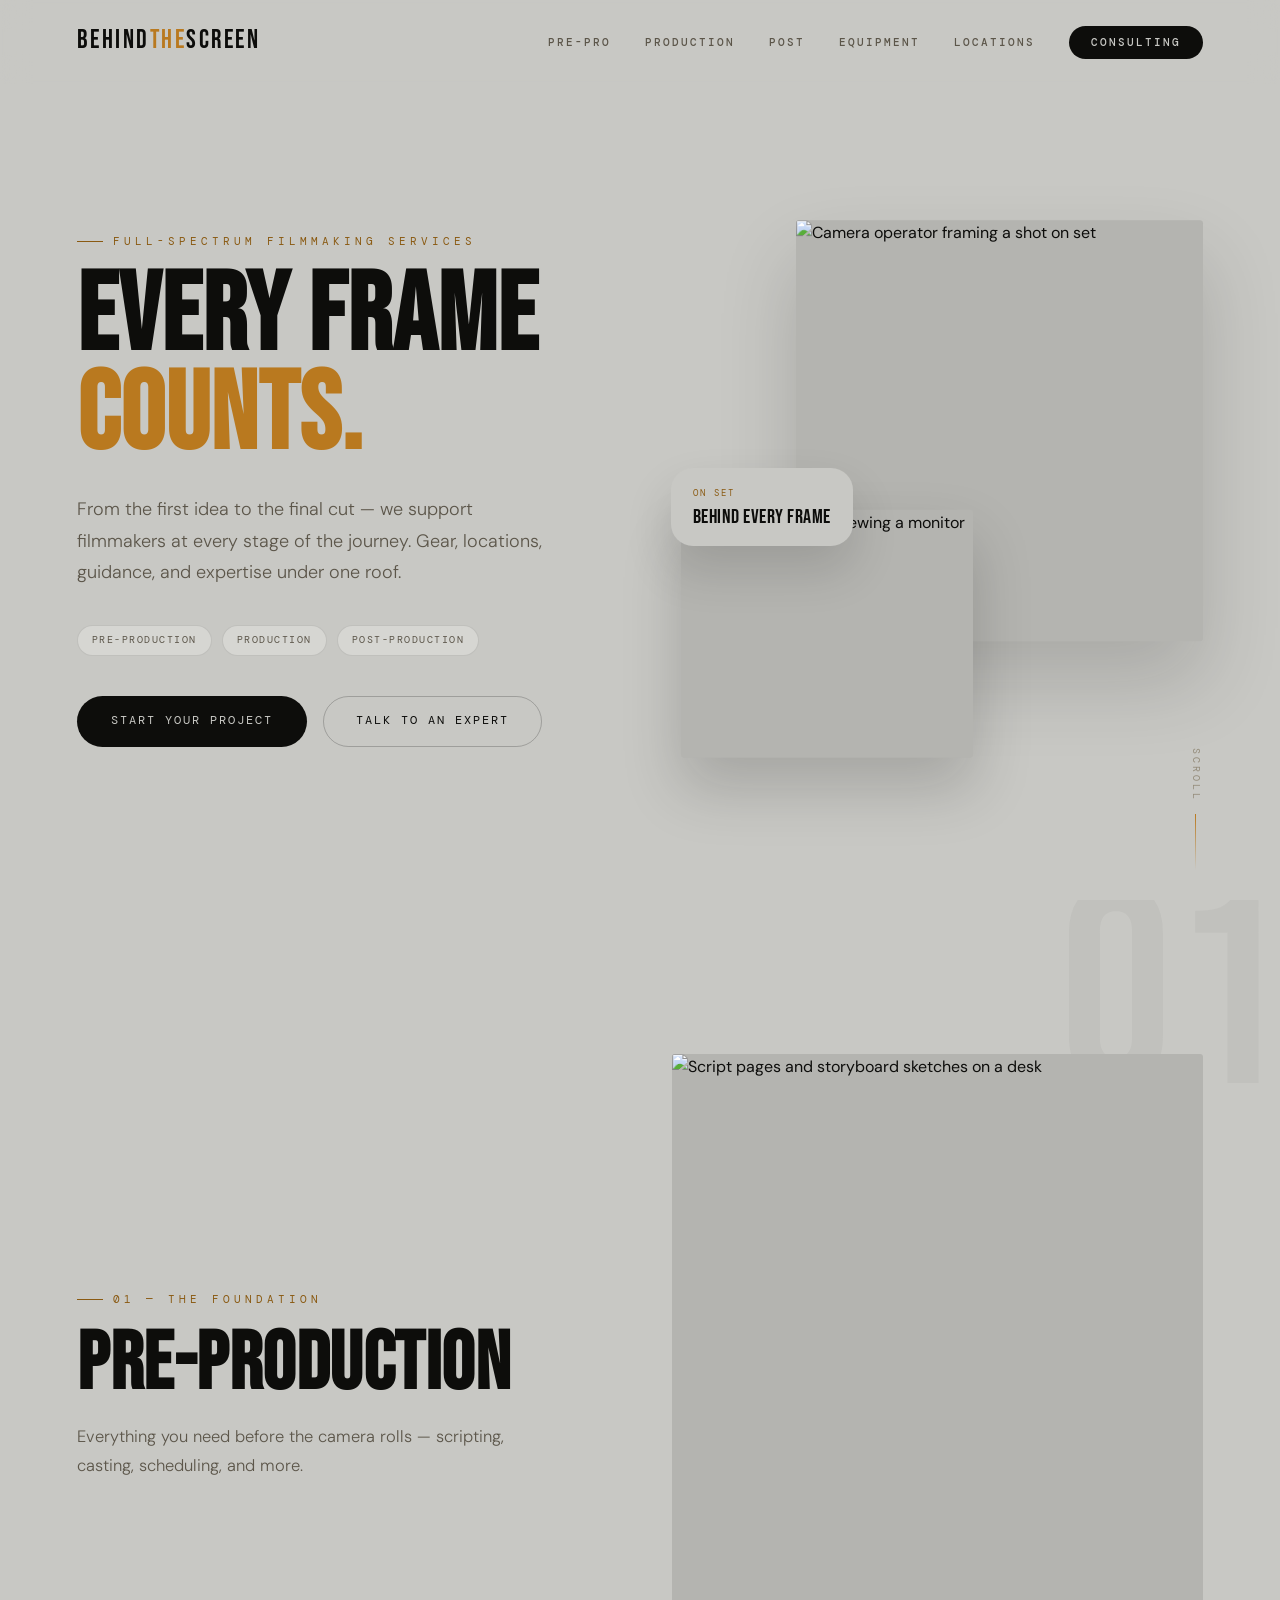
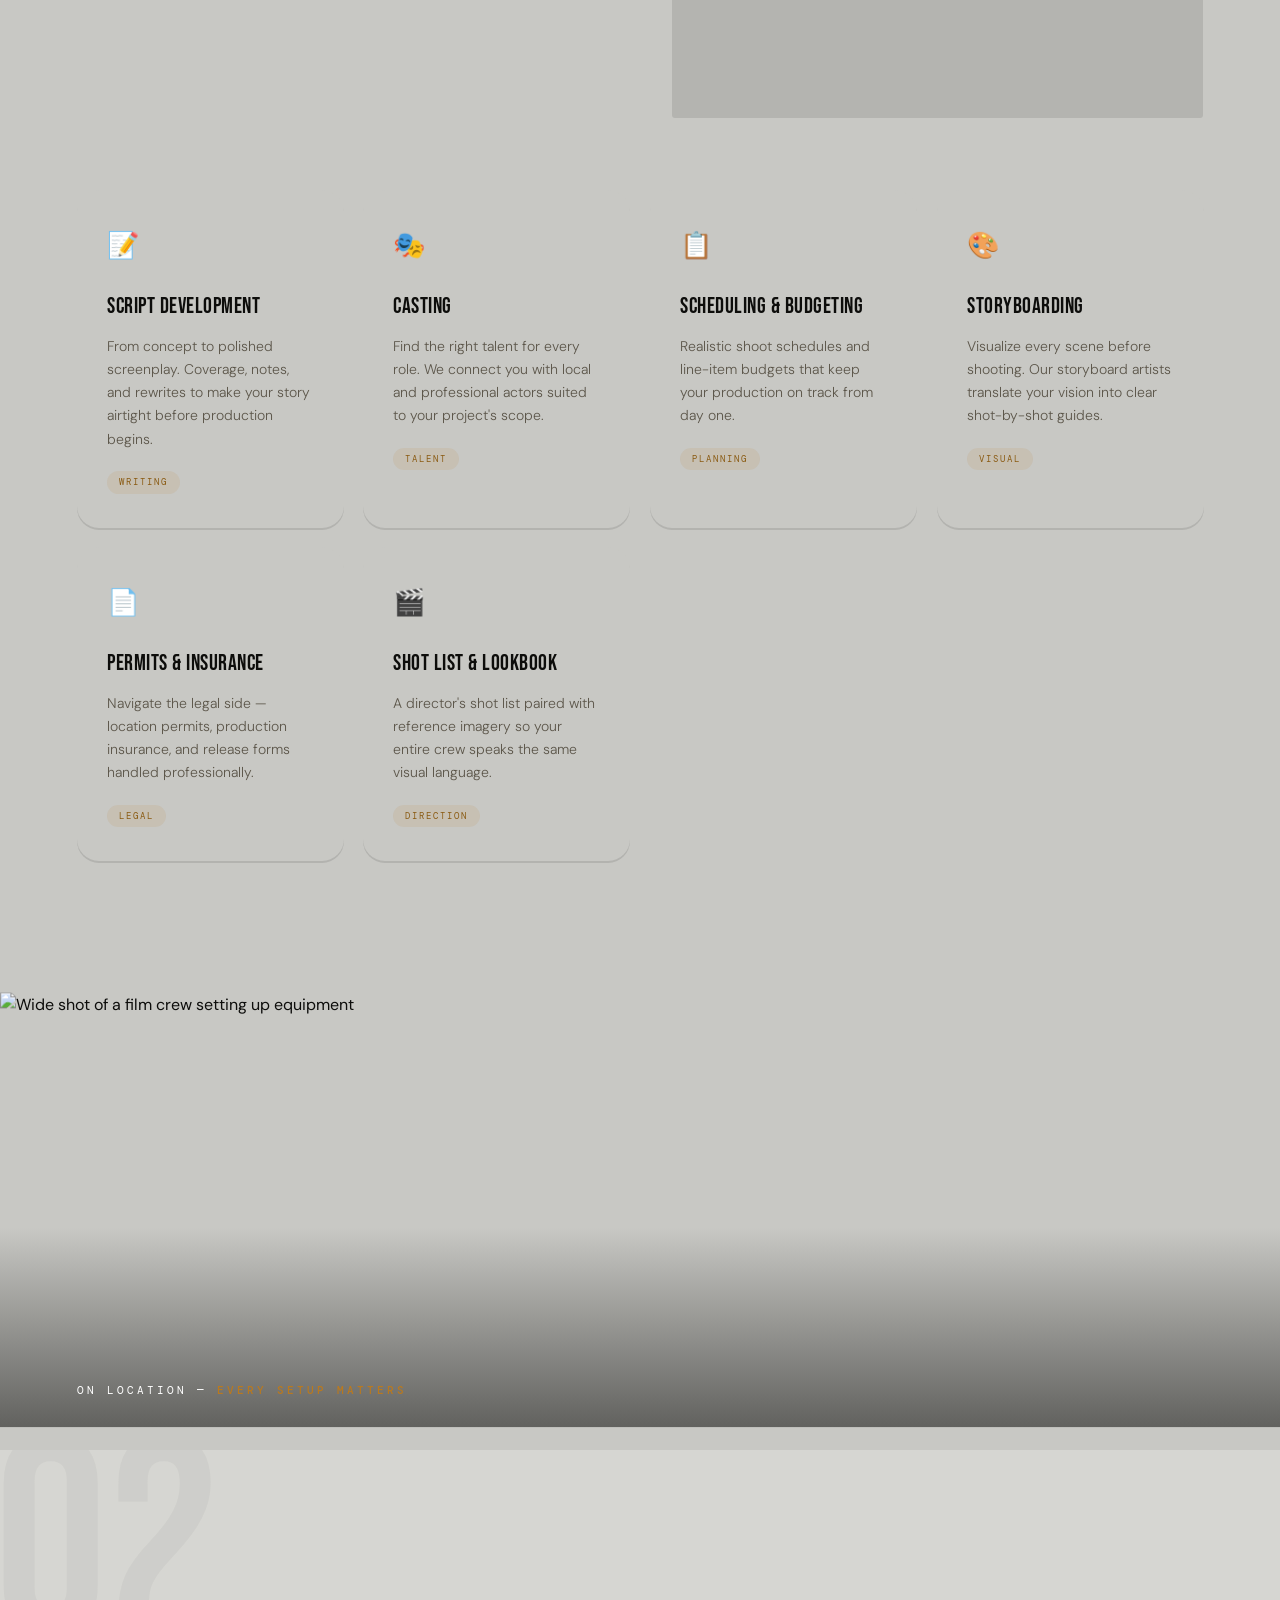
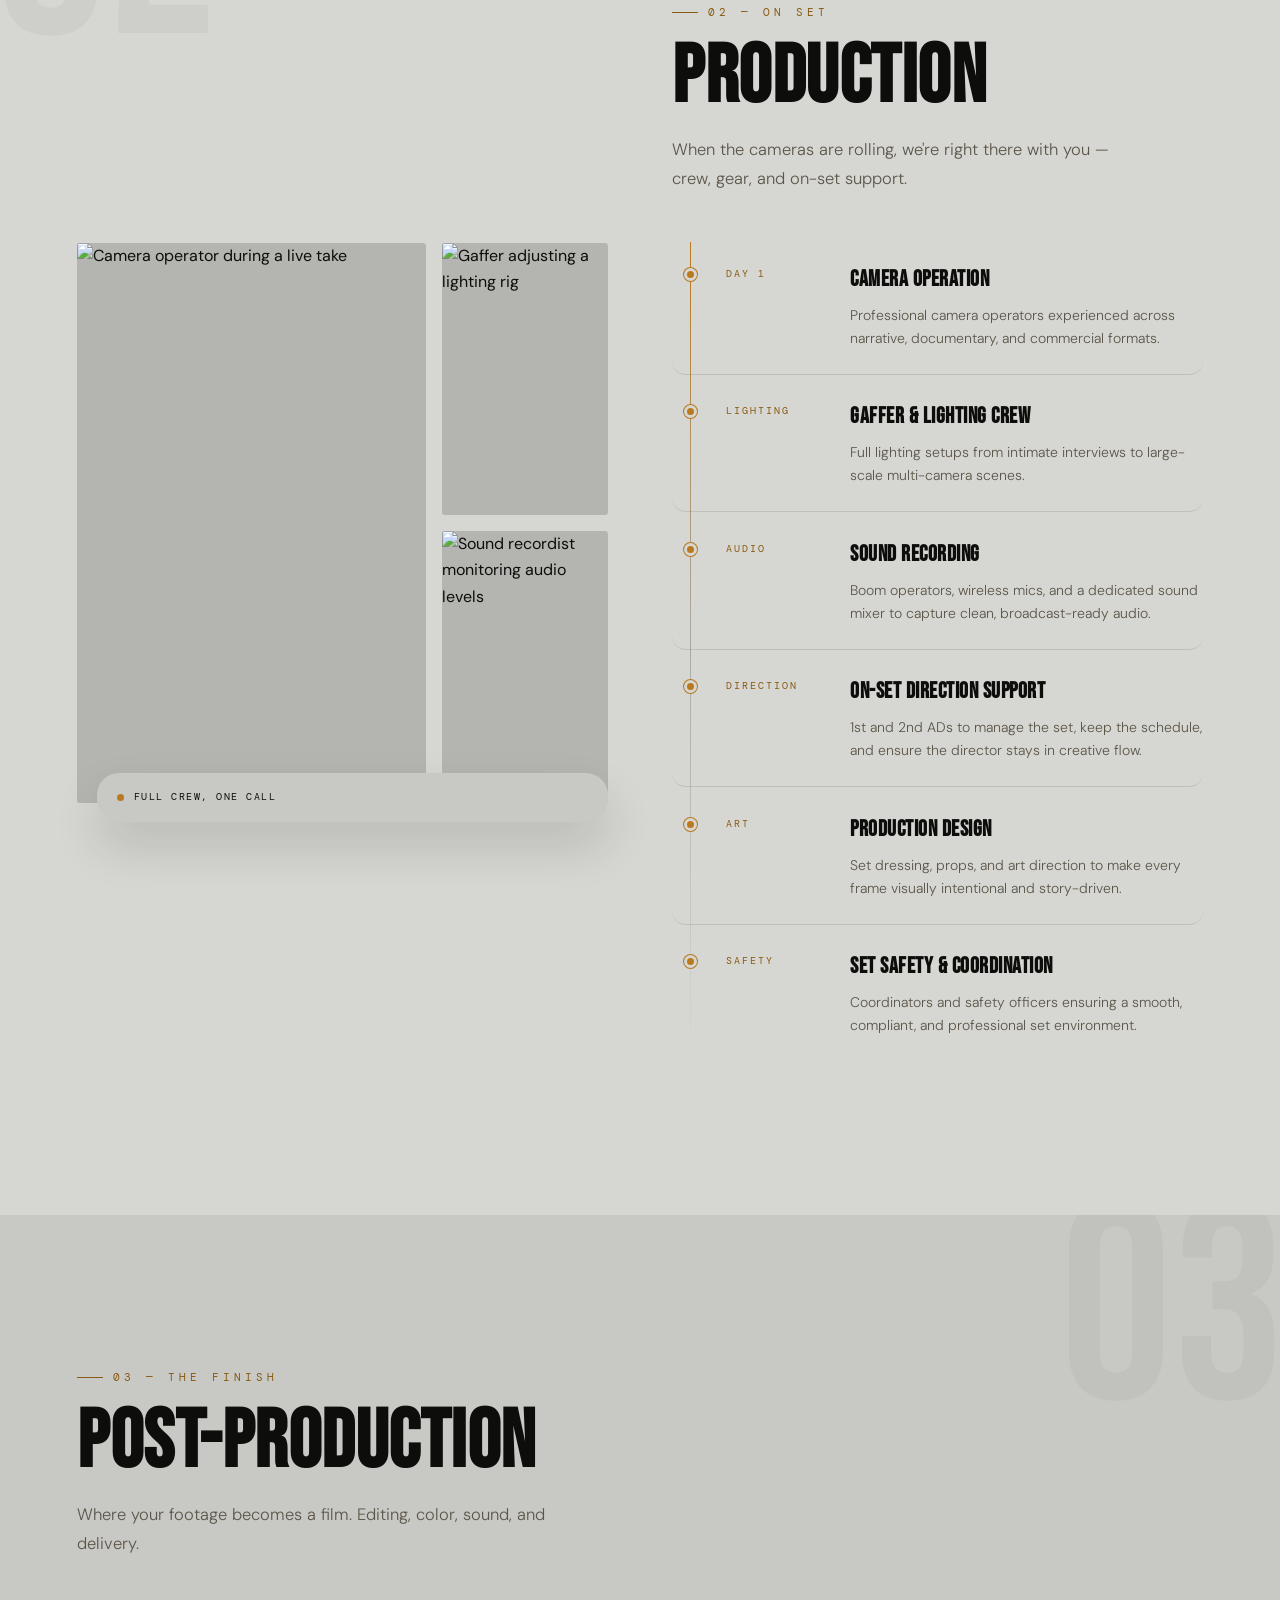
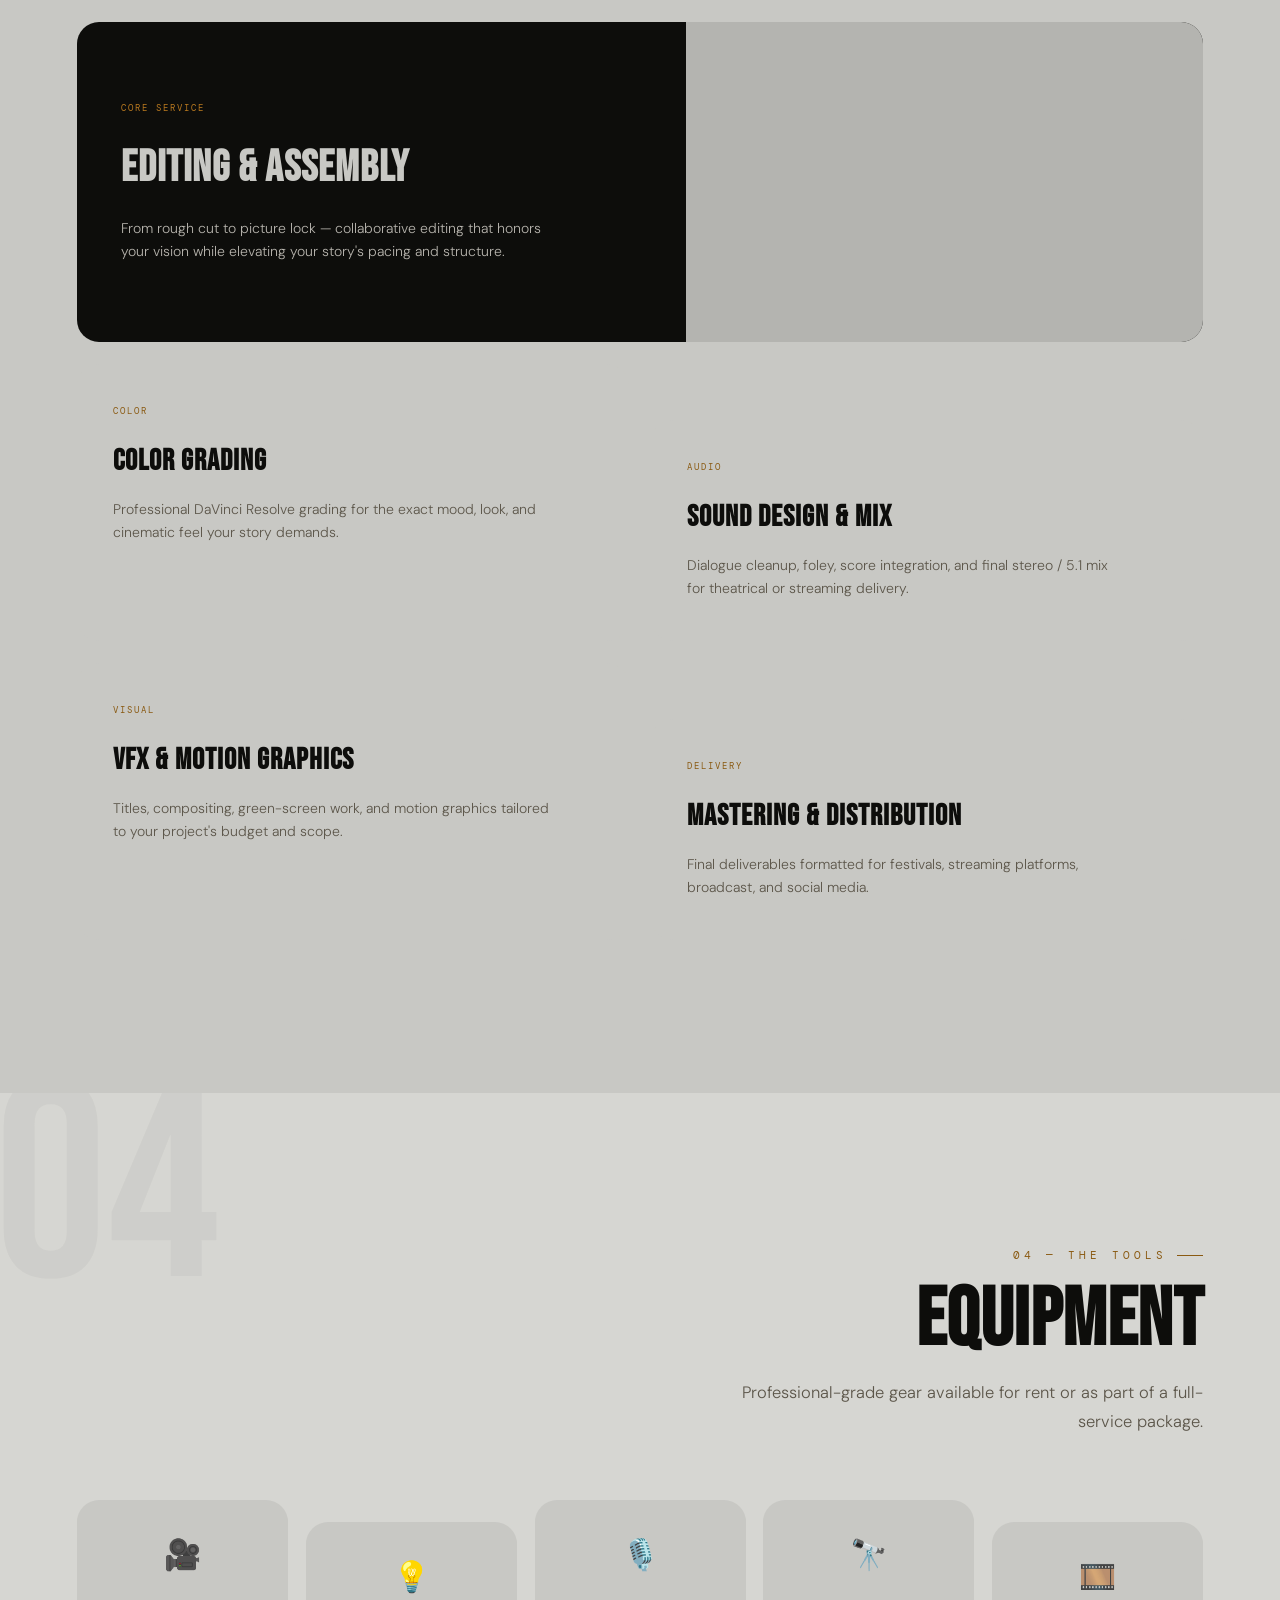
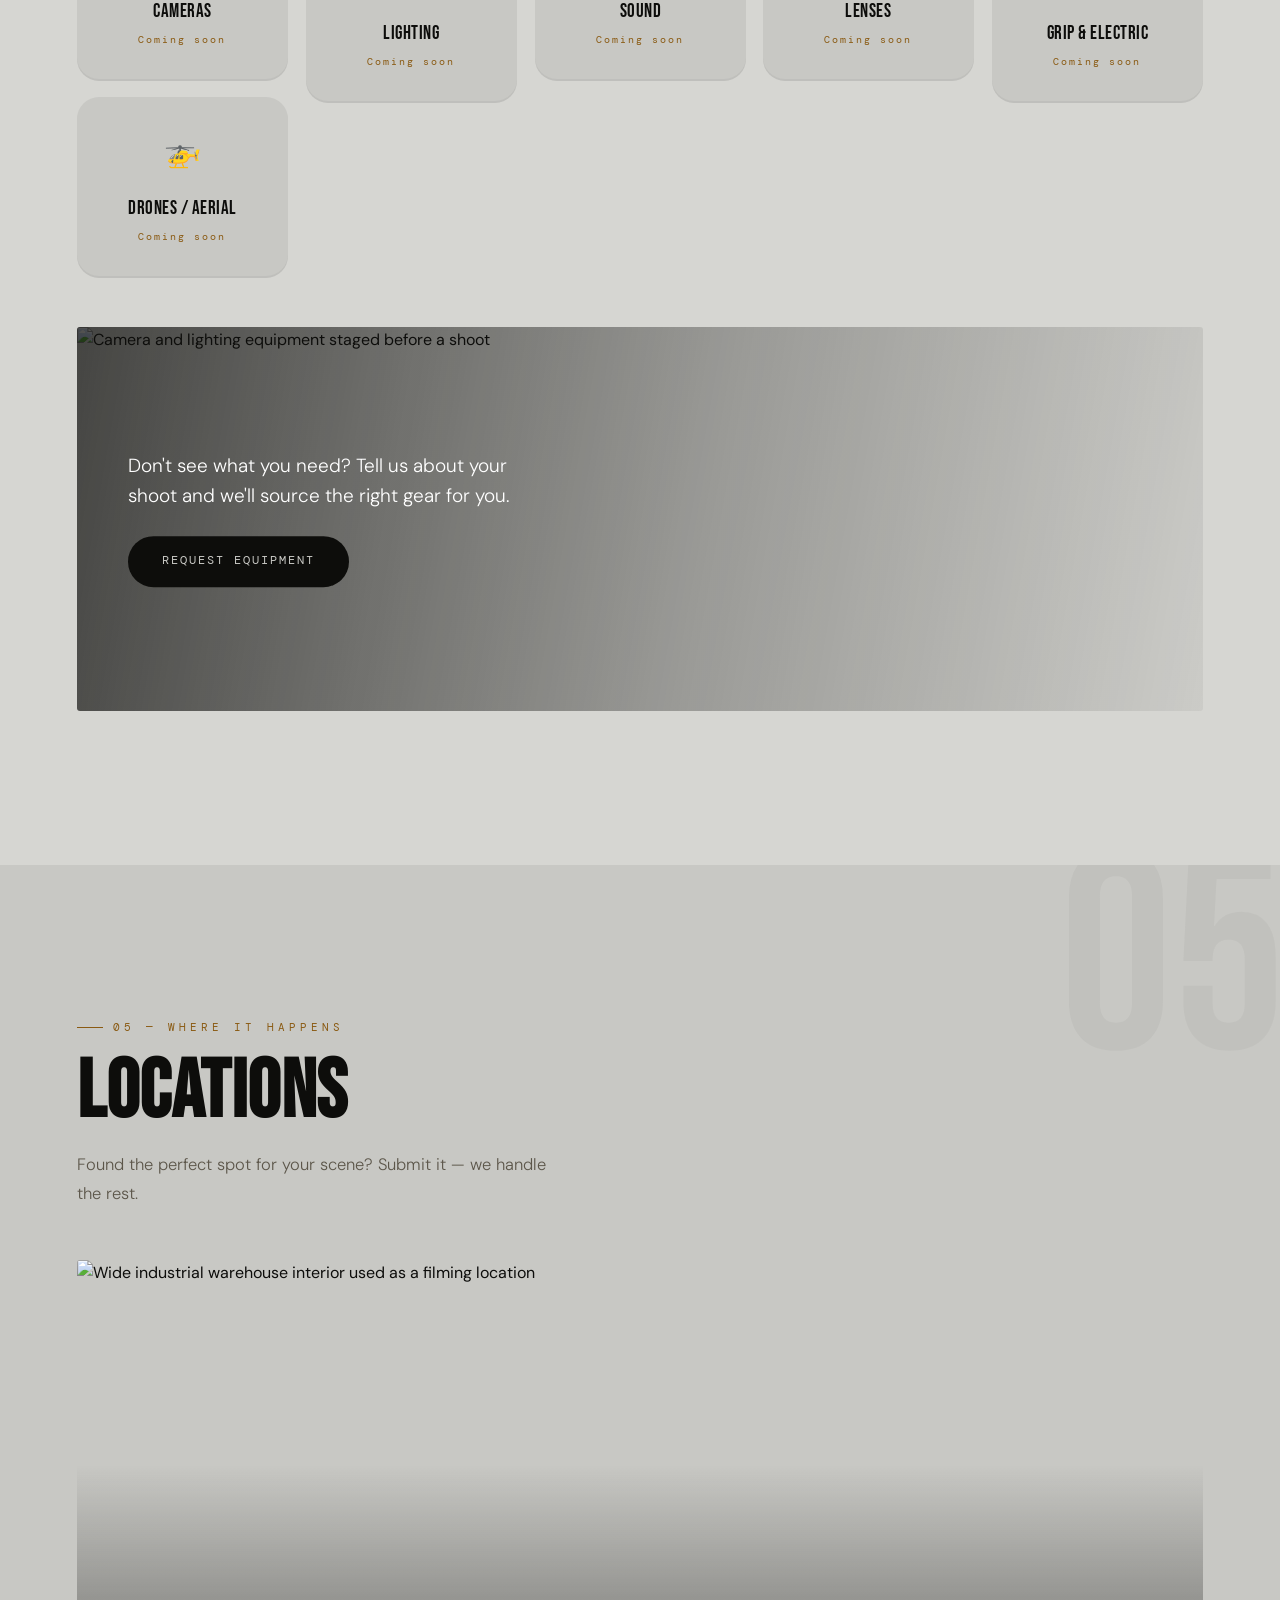
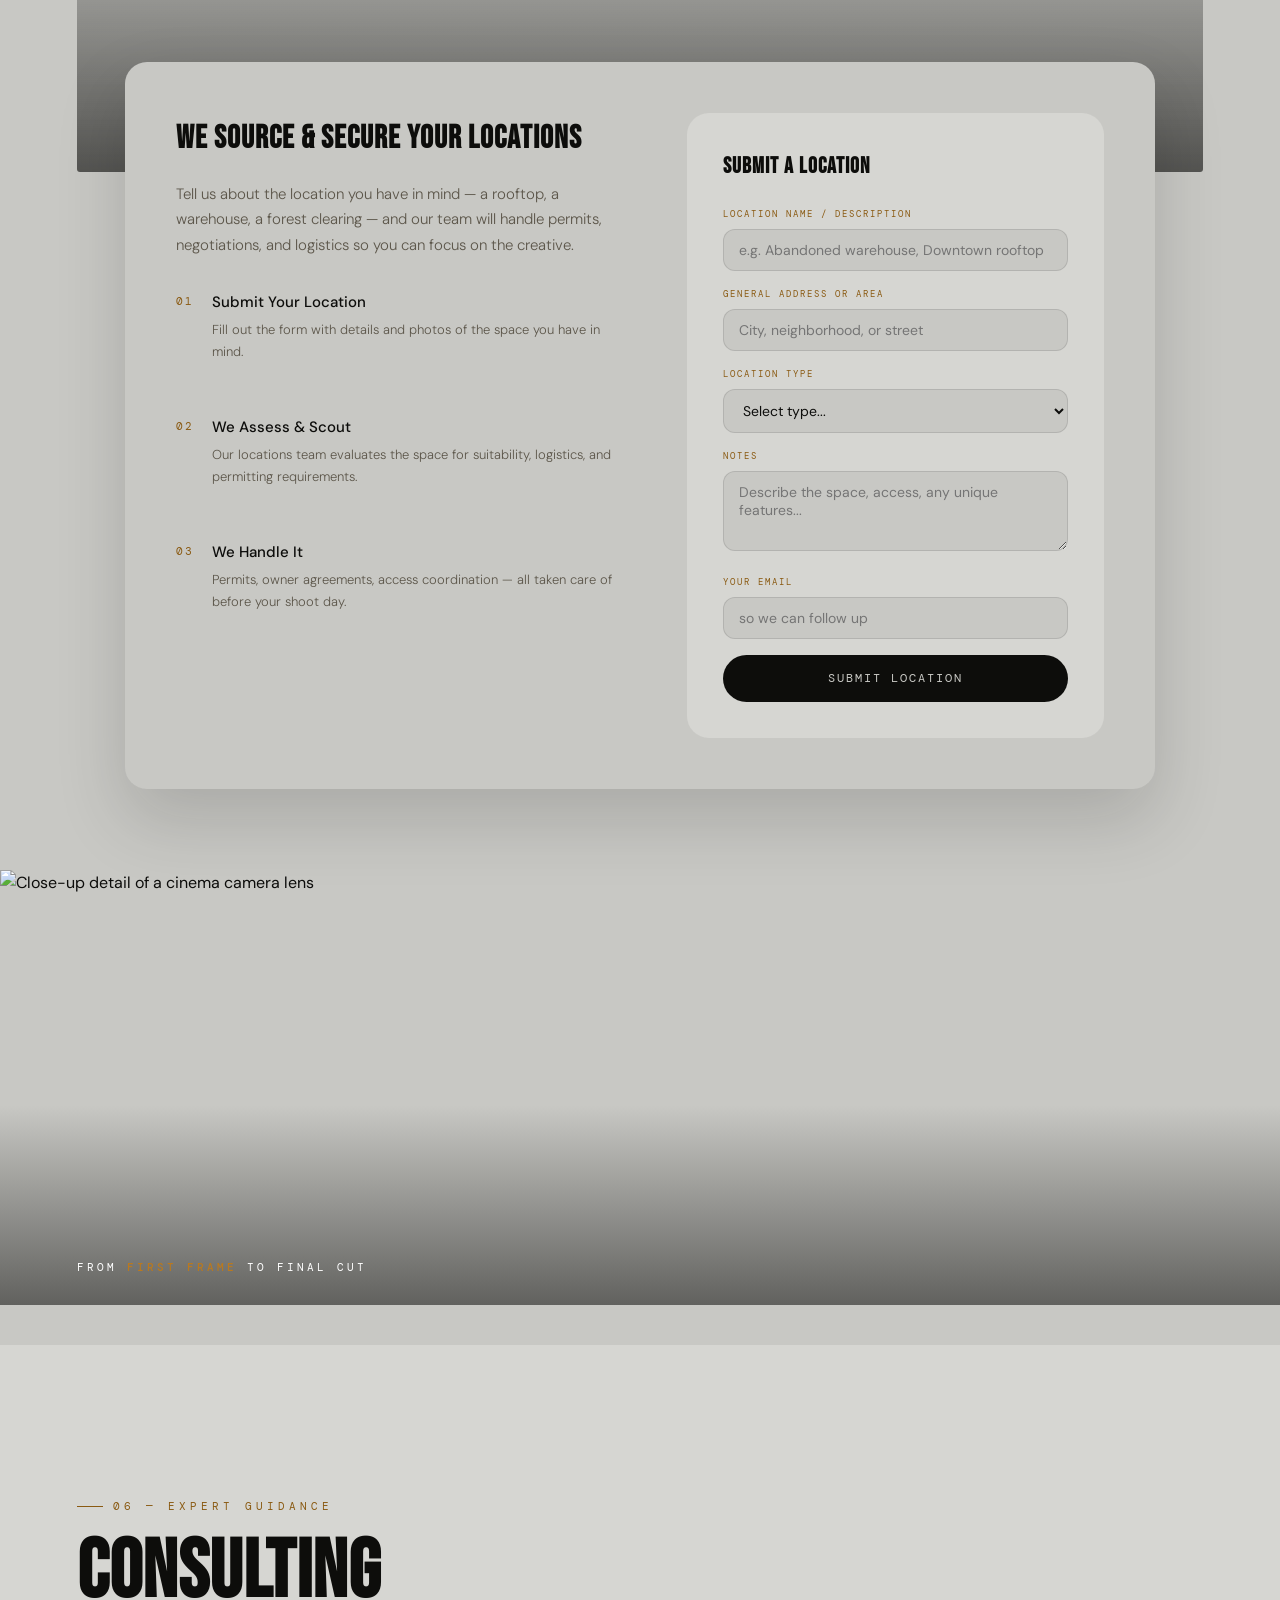
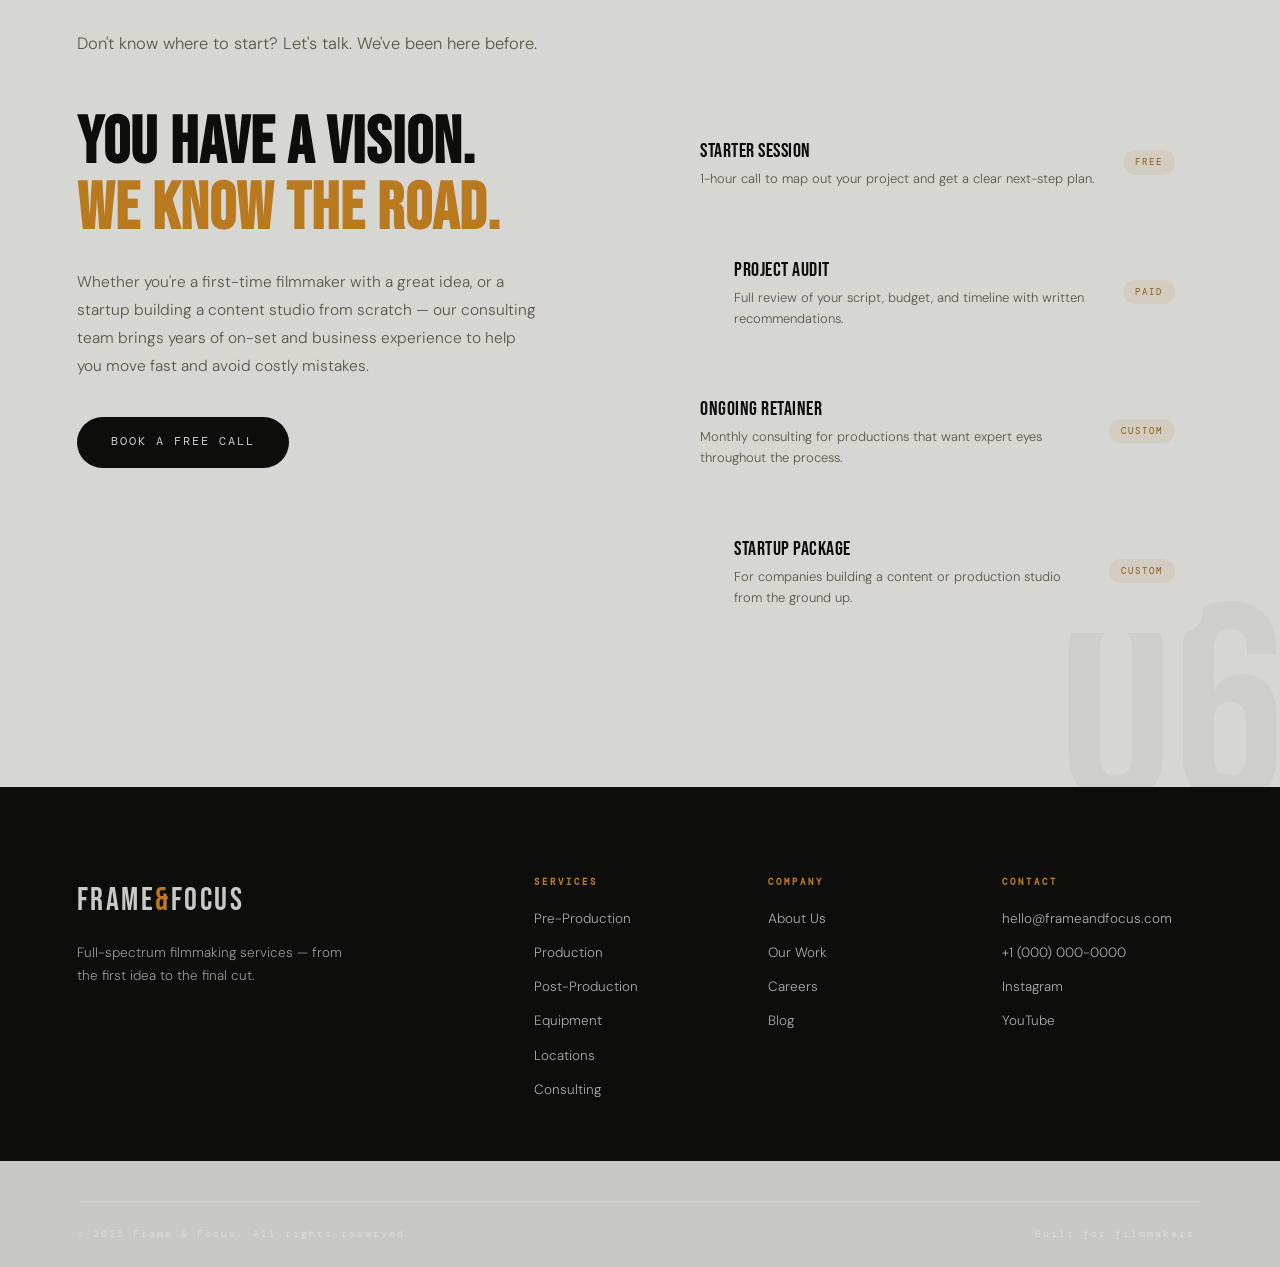
==== commit a53b92bf: "Add files via upload" ====
--- a/index.html
+++ b/index.html
@@ -3,1435 +3,1516 @@
 <head>
   <meta charset="UTF-8">
   <meta name="viewport" content="width=device-width, initial-scale=1.0">
-  <title>BehindTheScreen — Full-Service Filmmaking Platform | Addis Ababa, Ethiopia</title>
-  <meta name="description" content="BehindTheScreen is Ethiopia's full-service filmmaking platform. Hire crew, rent equipment, find locations, and get expert consulting — from pre-production to final cut.">
-  <meta property="og:title" content="BehindTheScreen — Filmmaking Services Ethiopia">
-  <meta property="og:description" content="Hire crew, rent gear, find locations, and get consulting for your film project in Ethiopia and beyond.">
-  <meta property="og:type" content="website">
-  <meta property="og:locale" content="en_ET">
+  <title>behind the screen — Filmmaking Services</title>
   <link rel="preconnect" href="https://fonts.googleapis.com">
   <link rel="preconnect" href="https://fonts.gstatic.com" crossorigin>
-  <link href="https://fonts.googleapis.com/css2?family=Bebas+Neue&family=DM+Sans:ital,opsz,wght@0,9..40,300;0,9..40,400;0,9..40,500;1,9..40,300&family=DM+Mono:wght@400;500&display=swap" rel="stylesheet">
-
+  <link href="https://fonts.googleapis.com/css2?family=Bebas+Neue&family=DM+Sans:ital,wght@0,300;0,400;0,500;0,700;1,300&family=DM+Mono:wght@400;500&display=swap" rel="stylesheet">
   <style>
-  /* ══════════════════════════════════════════
-     DESIGN TOKENS
-  ══════════════════════════════════════════ */
-  :root {
-    --black:    #080808;
-    --offblack: #101010;
-    --charcoal: #181818;
-    --graphite: #272727;
-    --mid:      #404040;
-    --silver:   #909090;
-    --light:    #c8c8c8;
-    --offwhite: #f0ede8;
-    --gold:     #c9a84c;
-    --gold-dim: #7a6027;
-    --gold-bg:  rgba(201,168,76,0.07);
-    --green:    #2ecc71;
-
-    --font-disp: 'Bebas Neue', sans-serif;
-    --font-body: 'DM Sans', sans-serif;
-    --font-mono: 'DM Mono', monospace;
-
-    --nav-h: 68px;
-    --pad: clamp(24px, 5vw, 72px);
-    --r: 4px;
-    --ease: 0.3s cubic-bezier(.4,0,.2,1);
-  }
-
-  /* ══════════════════════════════════════════
-     RESET
-  ══════════════════════════════════════════ */
-  *, *::before, *::after { box-sizing: border-box; margin: 0; padding: 0; }
-  html { scroll-behavior: smooth; font-size: 16px; }
-  body { background: var(--black); color: var(--offwhite); font-family: var(--font-body); line-height: 1.6; overflow-x: hidden; }
-  img { display: block; max-width: 100%; }
-  a { color: inherit; text-decoration: none; }
-  ul { list-style: none; }
-  button { font-family: var(--font-body); cursor: pointer; border: none; background: none; }
-  input, textarea, select { font-family: var(--font-body); }
-
-  /* film grain */
-  body::after {
-    content: '';
-    position: fixed; inset: 0;
-    pointer-events: none; z-index: 9999;
-    background-image: url("data:image/svg+xml,%3Csvg viewBox='0 0 200 200' xmlns='http://www.w3.org/2000/svg'%3E%3Cfilter id='n'%3E%3CfeTurbulence type='fractalNoise' baseFrequency='0.9' numOctaves='4' stitchTiles='stitch'/%3E%3C/filter%3E%3Crect width='100%25' height='100%25' filter='url(%23n)'/%3E%3C/svg%3E");
-    background-size: 160px; opacity: 0.035; mix-blend-mode: overlay;
-  }
-
-  /* ══════════════════════════════════════════
-     UTILS
-  ══════════════════════════════════════════ */
-  .reveal { opacity: 0; transform: translateY(24px); transition: opacity .65s ease, transform .65s ease; }
-  .reveal.vis { opacity: 1; transform: none; }
-  .tag {
-    display: inline-block;
-    font-family: var(--font-mono); font-size: 9px; letter-spacing: 2px; text-transform: uppercase;
-    color: var(--gold); border: 1px solid var(--gold-dim); border-radius: var(--r); padding: 3px 8px;
-  }
-  .tag--green { color: var(--green); border-color: rgba(46,204,113,.4); }
-  .tag--gray  { color: var(--silver); border-color: var(--graphite); }
-
-  .btn {
-    display: inline-flex; align-items: center; gap: 8px;
-    font-family: var(--font-mono); font-size: 11px; letter-spacing: 2px; text-transform: uppercase;
-    padding: 13px 28px; border-radius: var(--r); transition: all var(--ease); cursor: pointer;
-  }
-  .btn--gold   { background: var(--gold); color: var(--black); border: 1px solid transparent; }
-  .btn--gold:hover { background: var(--offwhite); transform: translateY(-2px); }
-  .btn--outline { background: transparent; color: var(--offwhite); border: 1px solid var(--graphite); }
-  .btn--outline:hover { border-color: var(--gold); color: var(--gold); transform: translateY(-2px); }
-  .btn--sm { padding: 9px 18px; font-size: 9px; }
-
-  /* ══════════════════════════════════════════
-     NAVBAR
-  ══════════════════════════════════════════ */
-  #nav {
-    position: fixed; top: 0; left: 0; right: 0; height: var(--nav-h);
-    display: flex; align-items: center; justify-content: space-between;
-    padding: 0 var(--pad); z-index: 1000;
-    background: rgba(8,8,8,.88); backdrop-filter: blur(14px);
-    border-bottom: 1px solid rgba(201,168,76,.12);
-  }
-  .nav-logo {
-    font-family: var(--font-disp); font-size: 26px; letter-spacing: 3px;
-    color: var(--gold); white-space: nowrap;
-  }
-  .nav-logo span { color: var(--offwhite); }
-  .nav-links { display: flex; gap: 28px; align-items: center; }
-  .nav-links a {
-    font-family: var(--font-mono); font-size: 10px; letter-spacing: 2px; text-transform: uppercase;
-    color: var(--silver); transition: color var(--ease);
-  }
-  .nav-links a:hover { color: var(--gold); }
-  .nav-links .nav-btn {
-    background: var(--gold); color: var(--black); padding: 7px 16px; border-radius: var(--r);
-  }
-  .nav-links .nav-btn:hover { background: var(--offwhite); color: var(--black); }
-  .hamburger { display: none; flex-direction: column; gap: 5px; padding: 4px; }
-  .hamburger span { display: block; width: 22px; height: 1.5px; background: var(--offwhite); transition: .3s; }
-  .hamburger.open span:nth-child(1) { transform: translateY(6.5px) rotate(45deg); }
-  .hamburger.open span:nth-child(2) { opacity: 0; }
-  .hamburger.open span:nth-child(3) { transform: translateY(-6.5px) rotate(-45deg); }
-  .mob-menu {
-    display: none; position: fixed; top: var(--nav-h); left: 0; right: 0;
-    background: var(--offblack); border-bottom: 1px solid var(--graphite);
-    flex-direction: column; padding: 20px var(--pad); gap: 18px; z-index: 999;
-  }
-  .mob-menu.open { display: flex; }
-  .mob-menu a { font-family: var(--font-mono); font-size: 11px; letter-spacing: 2px; text-transform: uppercase; color: var(--silver); }
-
-  /* ══════════════════════════════════════════
-     SECTION SHELL
-  ══════════════════════════════════════════ */
-  .sec { padding: clamp(64px,8vw,120px) var(--pad); position: relative; }
-  .sec--dk  { background: var(--black); }
-  .sec--mid { background: var(--offblack); }
-  .sec-hd { display: flex; gap: 28px; margin-bottom: 56px; }
-  .sec-num { font-family: var(--font-mono); font-size: 10px; letter-spacing: 3px; color: var(--gold); padding-top: 12px; flex-shrink: 0; }
-  .sec-tb  { flex: 1; }
-  .sec-eye { font-family: var(--font-mono); font-size: 9px; letter-spacing: 4px; text-transform: uppercase; color: var(--gold-dim); margin-bottom: 6px; }
-  .sec-ttl { font-family: var(--font-disp); font-size: clamp(38px,6vw,70px); letter-spacing: 2px; line-height: 1; color: var(--offwhite); }
-  .sec-desc { font-size: 15px; color: var(--silver); max-width: 480px; margin-top: 12px; font-weight: 300; }
-  .sec-rule { width: 100%; height: 1px; background: linear-gradient(to right, var(--gold-dim), transparent); margin-bottom: 56px; }
-
-  /* cards grid */
-  .grid-3 { display: grid; grid-template-columns: repeat(auto-fill, minmax(260px,1fr)); gap: 2px; }
-  .grid-2 { display: grid; grid-template-columns: repeat(auto-fill, minmax(340px,1fr)); gap: 2px; }
-
-  .card {
-    background: var(--charcoal); padding: 32px 28px;
-    border: 1px solid var(--graphite); border-radius: var(--r);
-    position: relative; overflow: hidden; transition: border-color var(--ease), transform var(--ease);
-  }
-  .card::before {
-    content: ''; position: absolute; inset: 0;
-    background: linear-gradient(135deg,rgba(201,168,76,.06),transparent 60%);
-    opacity: 0; transition: opacity var(--ease);
-  }
-  .card:hover { border-color: var(--gold-dim); transform: translateY(-3px); }
-  .card:hover::before { opacity: 1; }
-  .card-icon { margin-bottom: 18px; color: var(--gold); }
-  .card-icon svg { width: 28px; height: 28px; }
-  .card-ttl { font-family: var(--font-disp); font-size: 20px; letter-spacing: 1px; color: var(--offwhite); margin-bottom: 8px; }
-  .card-body { font-size: 13px; color: var(--silver); font-weight: 300; line-height: 1.65; }
-  .card-footer { margin-top: 20px; }
-
-  /* ══════════════════════════════════════════
-     HERO
-  ══════════════════════════════════════════ */
-  #hero {
-    min-height: 100vh; display: flex; flex-direction: column;
-    justify-content: flex-end; padding: 0 var(--pad) 80px;
-    position: relative; overflow: hidden;
-  }
-  .holes { position: absolute; top: 0; bottom: 0; width: 36px; display: flex; flex-direction: column; justify-content: space-around; padding: 12px 0; pointer-events: none; }
-  .holes.l { left: 0; } .holes.r { right: 0; }
-  .hole { width: 16px; height: 10px; border-radius: 2px; background: var(--offblack); border: 1px solid var(--graphite); margin: 0 auto; }
-  .hero-badge { font-family: var(--font-mono); font-size: 10px; letter-spacing: 4px; text-transform: uppercase; color: var(--gold); margin-bottom: 18px; }
-  .hero-h1 { font-family: var(--font-disp); font-size: clamp(64px,11vw,148px); line-height: .88; letter-spacing: 2px; margin-bottom: 28px; }
-  .hero-h1 em { font-style: normal; color: var(--gold); display: block; }
-  .hero-sub { max-width: 500px; font-size: 17px; font-weight: 300; color: var(--silver); margin-bottom: 16px; line-height: 1.75; }
-  .hero-who { font-family: var(--font-mono); font-size: 10px; letter-spacing: 2px; color: var(--gold-dim); margin-bottom: 40px; }
-  .hero-who span { color: var(--gold); }
-  .hero-actions { display: flex; gap: 14px; flex-wrap: wrap; }
-  .hero-scroll { position: absolute; bottom: 32px; right: var(--pad); font-family: var(--font-mono); font-size: 9px; letter-spacing: 3px; text-transform: uppercase; color: var(--silver); writing-mode: vertical-rl; display: flex; align-items: center; gap: 10px; }
-  .hero-scroll::after { content: ''; display: block; width: 1px; height: 56px; background: linear-gradient(to bottom, var(--gold), transparent); }
-
-  /* stats row */
-  .hero-stats { position: relative; z-index: 1; display: flex; gap: 40px; margin-bottom: 40px; flex-wrap: wrap; }
-  .hstat-val { font-family: var(--font-disp); font-size: 36px; letter-spacing: 1px; color: var(--gold); }
-  .hstat-lbl { font-family: var(--font-mono); font-size: 9px; letter-spacing: 2px; text-transform: uppercase; color: var(--silver); }
-
-  /* ══════════════════════════════════════════
-     WORKFLOW BAND
-  ══════════════════════════════════════════ */
-  #workflow { background: var(--charcoal); padding: 60px var(--pad); }
-  .wf-title { font-family: var(--font-mono); font-size: 10px; letter-spacing: 3px; text-transform: uppercase; color: var(--gold); text-align: center; margin-bottom: 40px; }
-  .wf-steps { display: flex; gap: 0; overflow-x: auto; }
-  .wf-step { flex: 1; min-width: 140px; text-align: center; position: relative; padding: 0 16px; }
-  .wf-step:not(:last-child)::after { content: '→'; position: absolute; right: -8px; top: 24px; color: var(--gold-dim); font-size: 18px; }
-  .wf-num { font-family: var(--font-disp); font-size: 48px; color: rgba(201,168,76,.12); line-height: 1; margin-bottom: 8px; }
-  .wf-step h4 { font-family: var(--font-disp); font-size: 16px; letter-spacing: 1px; color: var(--offwhite); margin-bottom: 4px; }
-  .wf-step p { font-size: 12px; color: var(--silver); font-weight: 300; }
-
-  /* ══════════════════════════════════════════
-     01 PRE-PRODUCTION
-  ══════════════════════════════════════════ */
-
-  /* ══════════════════════════════════════════
-     02 PRODUCTION — timeline
-  ══════════════════════════════════════════ */
-  .timeline { display: flex; flex-direction: column; position: relative; }
-  .timeline::before { content: ''; position: absolute; left: 18px; top: 0; bottom: 0; width: 1px; background: linear-gradient(to bottom, var(--gold), var(--gold-dim), transparent); }
-  .tl-item { display: flex; gap: 36px; padding: 24px 0 24px 54px; border-bottom: 1px solid rgba(255,255,255,.04); position: relative; transition: background var(--ease); }
-  .tl-item::before { content: ''; position: absolute; left: 12px; top: 32px; width: 13px; height: 13px; border-radius: 50%; background: var(--gold); border: 3px solid var(--offblack); box-shadow: 0 0 0 1px var(--gold); }
-  .tl-item:hover { background: var(--gold-bg); }
-  .tl-lbl { font-family: var(--font-mono); font-size: 9px; letter-spacing: 2px; text-transform: uppercase; color: var(--gold); min-width: 80px; padding-top: 4px; flex-shrink: 0; }
-  .tl-item h3 { font-family: var(--font-disp); font-size: 20px; letter-spacing: 1px; color: var(--offwhite); margin-bottom: 4px; }
-  .tl-item p { font-size: 13px; color: var(--silver); font-weight: 300; }
-
-  /* ══════════════════════════════════════════
-     03 POST-PRODUCTION
-  ══════════════════════════════════════════ */
-  .post-grid { display: grid; grid-template-columns: 1fr 1fr; gap: 2px; }
-  .post-card { background: var(--charcoal); border: 1px solid var(--graphite); border-radius: var(--r); padding: 40px 36px; transition: border-color var(--ease); }
-  .post-card:hover { border-color: var(--gold-dim); }
-  .post-card.span2 { grid-column: span 2; background: var(--offblack); border-color: var(--gold-dim); }
-  .post-card .ptag { font-family: var(--font-mono); font-size: 9px; letter-spacing: 2px; text-transform: uppercase; color: var(--gold); display: block; margin-bottom: 14px; }
-  .post-card h3 { font-family: var(--font-disp); font-size: 28px; letter-spacing: 2px; color: var(--offwhite); margin-bottom: 10px; }
-  .post-card p { font-size: 13px; color: var(--silver); font-weight: 300; max-width: 460px; }
-
-  /* ══════════════════════════════════════════
-     04 EQUIPMENT
-  ══════════════════════════════════════════ */
-  .equip-cats { display: grid; grid-template-columns: repeat(auto-fill, minmax(180px,1fr)); gap: 2px; margin-bottom: 32px; }
-  .equip-cat { background: var(--charcoal); border: 1px solid var(--graphite); border-radius: var(--r); padding: 24px 20px; text-align: center; transition: border-color var(--ease), transform var(--ease); cursor: pointer; }
-  .equip-cat:hover { border-color: var(--gold); transform: translateY(-3px); }
-  .equip-cat svg { width: 30px; height: 30px; color: var(--gold); margin: 0 auto 12px; }
-  .equip-cat-name { font-family: var(--font-disp); font-size: 16px; letter-spacing: 1px; color: var(--offwhite); margin-bottom: 4px; }
-  .equip-cat-count { font-family: var(--font-mono); font-size: 9px; color: var(--gold); letter-spacing: 2px; }
-
-  /* equipment item cards */
-  .equip-items { display: grid; grid-template-columns: repeat(auto-fill, minmax(220px,1fr)); gap: 2px; margin-top: 32px; }
-  .equip-item { background: var(--charcoal); border: 1px solid var(--graphite); border-radius: var(--r); overflow: hidden; transition: border-color var(--ease), transform var(--ease); }
-  .equip-item:hover { border-color: var(--gold-dim); transform: translateY(-3px); }
-  .equip-img { width: 100%; height: 140px; background: var(--graphite); display: flex; align-items: center; justify-content: center; position: relative; }
-  .equip-img svg { width: 40px; height: 40px; color: var(--mid); }
-  .equip-avail { position: absolute; top: 10px; right: 10px; }
-  .equip-body { padding: 20px; }
-  .equip-name { font-family: var(--font-disp); font-size: 18px; letter-spacing: 1px; color: var(--offwhite); margin-bottom: 4px; }
-  .equip-spec { font-size: 11px; color: var(--silver); font-weight: 300; margin-bottom: 12px; }
-  .equip-price { font-family: var(--font-mono); font-size: 13px; color: var(--gold); }
-  .equip-req { margin-top: 14px; }
-
-  /* ══════════════════════════════════════════
-     CREW
-  ══════════════════════════════════════════ */
-  #crew { background: var(--black); }
-  .crew-filters { display: flex; gap: 8px; flex-wrap: wrap; margin-bottom: 32px; }
-  .crew-filter { font-family: var(--font-mono); font-size: 9px; letter-spacing: 2px; text-transform: uppercase; padding: 7px 14px; border-radius: var(--r); border: 1px solid var(--graphite); color: var(--silver); cursor: pointer; transition: all var(--ease); background: transparent; }
-  .crew-filter.active, .crew-filter:hover { border-color: var(--gold); color: var(--gold); background: var(--gold-bg); }
-  .crew-grid { display: grid; grid-template-columns: repeat(auto-fill, minmax(220px,1fr)); gap: 2px; }
-  .crew-card { background: var(--charcoal); border: 1px solid var(--graphite); border-radius: var(--r); overflow: hidden; transition: border-color var(--ease), transform var(--ease); }
-  .crew-card:hover { border-color: var(--gold-dim); transform: translateY(-3px); }
-  .crew-avatar { width: 100%; height: 200px; background: var(--graphite); display: flex; align-items: center; justify-content: center; position: relative; }
-  .crew-avatar svg { width: 56px; height: 56px; color: var(--mid); }
-  .crew-avail { position: absolute; top: 10px; right: 10px; }
-  .crew-info { padding: 20px; }
-  .crew-name { font-family: var(--font-disp); font-size: 20px; letter-spacing: 1px; color: var(--offwhite); margin-bottom: 2px; }
-  .crew-role { font-family: var(--font-mono); font-size: 9px; letter-spacing: 2px; text-transform: uppercase; color: var(--gold); margin-bottom: 8px; }
-  .crew-meta { font-size: 12px; color: var(--silver); font-weight: 300; margin-bottom: 14px; }
-  .crew-rate { font-family: var(--font-mono); font-size: 12px; color: var(--light); }
-
-  /* ══════════════════════════════════════════
-     05 LOCATIONS
-  ══════════════════════════════════════════ */
-  .loc-layout { display: grid; grid-template-columns: 1fr 1fr; gap: 48px; align-items: start; }
-  .loc-steps { display: flex; flex-direction: column; gap: 20px; margin-bottom: 36px; }
-  .loc-step { display: flex; gap: 18px; align-items: flex-start; }
-  .loc-step-n { font-family: var(--font-mono); font-size: 10px; color: var(--gold); letter-spacing: 2px; padding-top: 2px; flex-shrink: 0; }
-  .loc-step h4 { font-weight: 500; color: var(--offwhite); margin-bottom: 3px; font-size: 14px; }
-  .loc-step p  { font-size: 12px; color: var(--silver); font-weight: 300; }
-  .loc-filters { display: flex; gap: 8px; flex-wrap: wrap; margin-bottom: 24px; }
-
-  /* form */
-  .form-box { background: var(--charcoal); border: 1px solid var(--graphite); border-radius: var(--r); padding: 32px; }
-  .form-box h3 { font-family: var(--font-disp); font-size: 22px; letter-spacing: 2px; color: var(--offwhite); margin-bottom: 22px; }
-  .fg { margin-bottom: 16px; }
-  .fg label { display: block; font-family: var(--font-mono); font-size: 9px; letter-spacing: 2px; text-transform: uppercase; color: var(--gold); margin-bottom: 5px; }
-  .fg input, .fg textarea, .fg select {
-    width: 100%; background: var(--offblack); border: 1px solid var(--graphite);
-    border-radius: var(--r); color: var(--offwhite); font-size: 13px;
-    padding: 9px 12px; outline: none; transition: border-color var(--ease);
-  }
-  .fg input:focus, .fg textarea:focus, .fg select:focus { border-color: var(--gold); }
-  .fg textarea { resize: vertical; min-height: 80px; }
-  .fg select option { background: var(--charcoal); }
-  .fg-row { display: grid; grid-template-columns: 1fr 1fr; gap: 12px; }
-
-  /* ══════════════════════════════════════════
-     QUOTE FORM
-  ══════════════════════════════════════════ */
-  #quote { background: var(--offblack); }
-  .quote-layout { display: grid; grid-template-columns: 1fr 1.4fr; gap: 64px; align-items: start; }
-  .quote-info h3 { font-family: var(--font-disp); font-size: clamp(32px,4vw,52px); letter-spacing: 2px; color: var(--offwhite); margin-bottom: 16px; line-height: 1; }
-  .quote-info h3 em { font-style: normal; color: var(--gold); }
-  .quote-info p { font-size: 14px; color: var(--silver); font-weight: 300; line-height: 1.75; }
-  .quote-perks { margin-top: 28px; display: flex; flex-direction: column; gap: 10px; }
-  .qperk { display: flex; gap: 10px; align-items: flex-start; font-size: 13px; color: var(--light); }
-  .qperk::before { content: '✓'; color: var(--green); font-weight: 700; flex-shrink: 0; }
-
-  /* ══════════════════════════════════════════
-     06 CONSULTING
-  ══════════════════════════════════════════ */
-  .cons-layout { display: grid; grid-template-columns: 1fr 1fr; gap: 48px; align-items: start; }
-  .cons-h { font-family: var(--font-disp); font-size: clamp(32px,4vw,56px); letter-spacing: 2px; color: var(--offwhite); line-height: 1; margin-bottom: 20px; }
-  .cons-h em { font-style: normal; color: var(--gold); }
-  .cons-body { font-size: 14px; color: var(--silver); font-weight: 300; line-height: 1.75; margin-bottom: 32px; }
-  .tiers { display: flex; flex-direction: column; gap: 2px; }
-  .tier { background: var(--charcoal); border: 1px solid var(--graphite); border-radius: var(--r); padding: 22px 24px; display: flex; align-items: center; justify-content: space-between; gap: 20px; transition: border-color var(--ease); }
-  .tier:hover { border-color: var(--gold-dim); }
-  .tier-name { font-family: var(--font-disp); font-size: 18px; letter-spacing: 1px; color: var(--offwhite); }
-  .tier-desc { font-size: 12px; color: var(--silver); font-weight: 300; margin-top: 2px; }
-  .tier-price { font-family: var(--font-mono); font-size: 13px; color: var(--gold); white-space: nowrap; text-align: right; flex-shrink: 0; }
-
-  /* ══════════════════════════════════════════
-     TESTIMONIALS
-  ══════════════════════════════════════════ */
-  #testimonials { background: var(--charcoal); padding: clamp(64px,8vw,100px) var(--pad); }
-  .testi-grid { display: grid; grid-template-columns: repeat(auto-fill, minmax(300px,1fr)); gap: 2px; }
-  .testi { background: var(--offblack); border: 1px solid var(--graphite); border-radius: var(--r); padding: 32px; transition: border-color var(--ease); }
-  .testi:hover { border-color: var(--gold-dim); }
-  .testi-stars { color: var(--gold); letter-spacing: 2px; font-size: 14px; margin-bottom: 14px; }
-  .testi-quote { font-size: 14px; color: var(--light); font-weight: 300; line-height: 1.75; font-style: italic; margin-bottom: 20px; }
-  .testi-author { font-family: var(--font-mono); font-size: 9px; letter-spacing: 2px; text-transform: uppercase; color: var(--gold); }
-  .testi-project { font-size: 11px; color: var(--silver); margin-top: 2px; }
-
-  /* ══════════════════════════════════════════
-     ABOUT STRIP
-  ══════════════════════════════════════════ */
-  #about { background: var(--black); padding: clamp(64px,8vw,100px) var(--pad); }
-  .about-layout { display: grid; grid-template-columns: 1fr 1fr; gap: 64px; align-items: center; }
-  .about-tagline { font-family: var(--font-disp); font-size: clamp(32px,4vw,52px); letter-spacing: 2px; color: var(--offwhite); line-height: 1; margin-bottom: 20px; }
-  .about-tagline em { font-style: normal; color: var(--gold); }
-  .about-body { font-size: 14px; color: var(--silver); font-weight: 300; line-height: 1.8; }
-  .about-team { display: flex; flex-direction: column; gap: 2px; }
-  .member { background: var(--charcoal); border: 1px solid var(--graphite); border-radius: var(--r); padding: 20px 24px; display: flex; align-items: center; gap: 20px; transition: border-color var(--ease); }
-  .member:hover { border-color: var(--gold-dim); }
-  .member-avatar { width: 48px; height: 48px; border-radius: 50%; background: var(--graphite); display: flex; align-items: center; justify-content: center; flex-shrink: 0; }
-  .member-avatar svg { width: 24px; height: 24px; color: var(--mid); }
-  .member-name { font-family: var(--font-disp); font-size: 18px; letter-spacing: 1px; color: var(--offwhite); }
-  .member-role { font-family: var(--font-mono); font-size: 9px; letter-spacing: 2px; text-transform: uppercase; color: var(--gold); }
-
-  /* ══════════════════════════════════════════
-     FOOTER
-  ══════════════════════════════════════════ */
-  footer { background: var(--offblack); border-top: 1px solid var(--graphite); padding: clamp(48px,6vw,80px) var(--pad) 0; }
-  .footer-top { display: grid; grid-template-columns: 1.2fr 2fr; gap: 48px; margin-bottom: 48px; }
-  .footer-logo { font-family: var(--font-disp); font-size: 28px; letter-spacing: 3px; color: var(--gold); display: block; margin-bottom: 10px; }
-  .footer-logo span { color: var(--offwhite); }
-  .footer-tagline { font-size: 13px; color: var(--silver); font-weight: 300; max-width: 240px; line-height: 1.65; }
-  .footer-cols { display: grid; grid-template-columns: repeat(3,1fr); gap: 32px; }
-  .fcol h4 { font-family: var(--font-mono); font-size: 9px; letter-spacing: 3px; text-transform: uppercase; color: var(--gold); margin-bottom: 14px; }
-  .fcol a { display: block; font-size: 13px; color: var(--silver); margin-bottom: 9px; transition: color var(--ease); font-weight: 300; }
-  .fcol a:hover { color: var(--offwhite); }
-  .footer-bottom { border-top: 1px solid var(--graphite); padding: 18px 0; display: flex; justify-content: space-between; align-items: center; flex-wrap: wrap; gap: 8px; }
-  .footer-bottom p { font-family: var(--font-mono); font-size: 9px; letter-spacing: 2px; color: var(--silver); }
-
-  /* ══════════════════════════════════════════
-     TOAST
-  ══════════════════════════════════════════ */
-  .toast { position: fixed; bottom: 28px; right: 28px; background: var(--charcoal); border: 1px solid var(--gold-dim); border-radius: var(--r); padding: 14px 20px; font-family: var(--font-mono); font-size: 11px; letter-spacing: 1px; color: var(--gold); z-index: 9998; transform: translateY(80px); opacity: 0; transition: all var(--ease); pointer-events: none; }
-  .toast.show { transform: none; opacity: 1; }
-
-  /* ══════════════════════════════════════════
-     TABS
-  ══════════════════════════════════════════ */
-  .tab-bar { display: flex; gap: 2px; margin-bottom: 32px; overflow-x: auto; }
-  .tab { font-family: var(--font-mono); font-size: 10px; letter-spacing: 2px; text-transform: uppercase; padding: 10px 18px; border-radius: var(--r); border: 1px solid var(--graphite); color: var(--silver); cursor: pointer; transition: all var(--ease); background: transparent; white-space: nowrap; }
-  .tab.active { background: var(--gold); color: var(--black); border-color: transparent; }
-  .tab:not(.active):hover { border-color: var(--gold-dim); color: var(--gold); }
-  .tab-panel { display: none; }
-  .tab-panel.active { display: block; }
-
-  /* ══════════════════════════════════════════
-     RESPONSIVE
-  ══════════════════════════════════════════ */
-  /* ══════════════════════════════════════════
-     CAST / TALENT
-  ══════════════════════════════════════════ */
-  #cast { background: var(--offblack); }
-
-  .cast-hero-strip {
-    background: var(--charcoal);
-    border: 1px solid var(--gold-dim);
-    border-radius: var(--r);
-    padding: 36px 40px;
-    display: flex; align-items: center; justify-content: space-between; gap: 32px;
-    margin-bottom: 40px; flex-wrap: wrap;
-  }
-  .cast-hero-strip h3 { font-family: var(--font-disp); font-size: 28px; letter-spacing: 2px; color: var(--offwhite); margin-bottom: 8px; }
-  .cast-hero-strip p  { font-size: 13px; color: var(--silver); font-weight: 300; max-width: 420px; line-height: 1.7; }
-
-  .cast-filters { display: flex; gap: 8px; flex-wrap: wrap; margin-bottom: 32px; }
-  .cast-filter {
-    font-family: var(--font-mono); font-size: 9px; letter-spacing: 2px; text-transform: uppercase;
-    padding: 7px 14px; border-radius: var(--r); border: 1px solid var(--graphite);
-    color: var(--silver); cursor: pointer; transition: all var(--ease); background: transparent;
-  }
-  .cast-filter.active, .cast-filter:hover { border-color: var(--gold); color: var(--gold); background: var(--gold-bg); }
-
-  .cast-grid { display: grid; grid-template-columns: repeat(auto-fill, minmax(230px,1fr)); gap: 2px; }
-
-  .cast-card {
-    background: var(--charcoal); border: 1px solid var(--graphite); border-radius: var(--r);
-    overflow: hidden; transition: border-color var(--ease), transform var(--ease);
-    position: relative;
-  }
-  .cast-card:hover { border-color: var(--gold-dim); transform: translateY(-4px); }
-
-  .cast-photo {
-    width: 100%; height: 240px;
-    background: linear-gradient(160deg, var(--graphite) 0%, var(--offblack) 100%);
-    display: flex; flex-direction: column; align-items: center; justify-content: center;
-    position: relative; overflow: hidden;
-  }
-  .cast-photo svg { width: 64px; height: 64px; color: var(--mid); }
-  .cast-photo-initials {
-    font-family: var(--font-disp); font-size: 64px; letter-spacing: 4px;
-    color: var(--graphite); line-height: 1; user-select: none;
-  }
-  .cast-avail-badge { position: absolute; top: 12px; right: 12px; }
-  .cast-type-badge  { position: absolute; bottom: 12px; left: 12px; }
-
-  .cast-body { padding: 20px 20px 24px; }
-  .cast-name { font-family: var(--font-disp); font-size: 22px; letter-spacing: 1px; color: var(--offwhite); margin-bottom: 2px; }
-  .cast-type { font-family: var(--font-mono); font-size: 9px; letter-spacing: 2px; text-transform: uppercase; color: var(--gold); margin-bottom: 10px; }
-  .cast-details { font-size: 12px; color: var(--silver); font-weight: 300; line-height: 1.6; margin-bottom: 10px; }
-  .cast-genres { display: flex; flex-wrap: wrap; gap: 5px; margin-bottom: 14px; }
-  .cast-genre { font-family: var(--font-mono); font-size: 8px; letter-spacing: 1.5px; text-transform: uppercase; color: var(--light); border: 1px solid var(--graphite); border-radius: var(--r); padding: 3px 7px; }
-  .cast-actions { display: flex; gap: 8px; flex-wrap: wrap; }
-
-  /* Talent submission CTA */
-  .cast-submit-band {
-    background: var(--charcoal); border: 1px solid var(--graphite); border-radius: var(--r);
-    padding: 40px; margin-top: 40px;
-    display: grid; grid-template-columns: 1fr 1fr; gap: 40px; align-items: start;
-  }
-  .cast-submit-band h3 { font-family: var(--font-disp); font-size: 26px; letter-spacing: 2px; color: var(--offwhite); margin-bottom: 10px; }
-  .cast-submit-band p  { font-size: 13px; color: var(--silver); font-weight: 300; line-height: 1.7; margin-bottom: 20px; }
-  .cast-what-we-need   { display: flex; flex-direction: column; gap: 8px; margin-bottom: 24px; }
-  .cast-req-item { display: flex; gap: 10px; font-size: 12px; color: var(--light); }
-  .cast-req-item::before { content: '→'; color: var(--gold); flex-shrink: 0; }
-
-  @media (max-width: 680px) {
-    .cast-submit-band { grid-template-columns: 1fr; }
-    .cast-hero-strip  { flex-direction: column; }
-  }
-
-  @media (max-width: 900px) {
-    .post-grid, .loc-layout, .quote-layout, .cons-layout, .about-layout, .footer-top { grid-template-columns: 1fr; }
-    .post-card.span2 { grid-column: span 1; }
-    .footer-cols { grid-template-columns: 1fr 1fr; }
-    .wf-steps { gap: 0; }
-  }
-  @media (max-width: 680px) {
-    .nav-links { display: none; }
-    .hamburger { display: flex; }
-    .hero-scroll { display: none; }
-    .hero-stats { gap: 24px; }
-    .fg-row { grid-template-columns: 1fr; }
-    .footer-cols { grid-template-columns: 1fr; }
-    .footer-bottom { flex-direction: column; text-align: center; }
-    .wf-step:not(:last-child)::after { display: none; }
-  }
+    /* ═══════════════════════════════════════════════════════
+       DESIGN TOKENS — bright editorial / production-house
+    ═══════════════════════════════════════════════════════ */
+    :root {
+      --paper:   #c8c8c4;
+      --cream:   #d6d6d2;
+      --sand:    #b4b4b0;
+      --ink:     #0d0d0b;
+      --charcoal:#242019;
+      --stone:   #5c564a;
+      --mute:    #948c7b;
+      --hair:    rgba(13,13,11,.11);
+      --hair-strong: rgba(13,13,11,.22);
+
+      --amber:      #b9791f;
+      --amber-deep: #8a5a12;
+      --amber-bg:   rgba(185,121,31,.10);
+      --rust:       #a6432a;
+
+      --font-disp: 'Bebas Neue', sans-serif;
+      --font-body: 'DM Sans', sans-serif;
+      --font-mono: 'DM Mono', monospace;
+
+      --nav-h: 84px;
+      --pad: clamp(20px, 6vw, 88px);
+      --r-img: 3px;
+      --r-card: 22px;
+      --r-pill: 999px;
+      --ease: 0.9s cubic-bezier(0.16,1,0.3,1);
+      --ease-fast: 0.4s cubic-bezier(0.16,1,0.3,1);
+    }
+
+    /* ═══════════════════════════════════════════════════════
+       RESET & BASE
+    ═══════════════════════════════════════════════════════ */
+    *, *::before, *::after { box-sizing: border-box; margin: 0; padding: 0; }
+    html { scroll-behavior: smooth; }
+    body {
+      background: var(--paper);
+      color: var(--ink);
+      font-family: var(--font-body);
+      font-size: 16px;
+      line-height: 1.65;
+      overflow-x: hidden;
+    }
+    img { display: block; max-width: 100%; }
+    a { color: inherit; text-decoration: none; }
+    ul { list-style: none; }
+    button { font-family: inherit; }
+
+    ::selection { background: var(--ink); color: var(--cream); }
+
+    /* ═══════════════════════════════════════════════════════
+       UTILITIES — TYPE
+    ═══════════════════════════════════════════════════════ */
+    .eyebrow {
+      font-family: var(--font-mono);
+      font-size: 10.5px;
+      letter-spacing: 4px;
+      text-transform: uppercase;
+      color: var(--amber-deep);
+      display: flex;
+      align-items: center;
+      gap: 10px;
+      margin-bottom: 18px;
+    }
+    .eyebrow::before {
+      content: '';
+      width: 26px; height: 1px;
+      background: var(--amber-deep);
+      display: inline-block;
+    }
+    .ttl-xl {
+      font-family: var(--font-disp);
+      font-size: clamp(42px, 6.4vw, 84px);
+      letter-spacing: .5px;
+      line-height: .96;
+      color: var(--ink);
+    }
+    .ttl-xl em { font-style: normal; color: var(--amber); }
+    .desc {
+      font-size: 16.5px;
+      color: var(--stone);
+      font-weight: 300;
+      max-width: 480px;
+      margin-top: 18px;
+      line-height: 1.75;
+    }
+
+    /* ═══════════════════════════════════════════════════════
+       MOTION SYSTEM
+    ═══════════════════════════════════════════════════════ */
+    .reveal {
+      opacity: 0;
+      transition: opacity var(--ease), transform var(--ease);
+      will-change: transform, opacity;
+    }
+    .reveal.up    { transform: translateY(52px); }
+    .reveal.left  { transform: translateX(-70px); }
+    .reveal.right { transform: translateX(70px); }
+    .reveal.zoom  { transform: scale(1.08); }
+    .reveal.visible { opacity: 1; transform: translate(0,0) scale(1); }
+
+    .stagger-group > .reveal:nth-child(1) { transition-delay: .02s; }
+    .stagger-group > .reveal:nth-child(2) { transition-delay: .10s; }
+    .stagger-group > .reveal:nth-child(3) { transition-delay: .18s; }
+    .stagger-group > .reveal:nth-child(4) { transition-delay: .26s; }
+    .stagger-group > .reveal:nth-child(5) { transition-delay: .34s; }
+    .stagger-group > .reveal:nth-child(6) { transition-delay: .42s; }
+
+    .media-zoom { overflow: hidden; }
+    .media-zoom img {
+      transform: scale(1.16);
+      transition: transform 1.7s cubic-bezier(0.16,1,0.3,1);
+    }
+    .media-zoom.visible img { transform: scale(1); }
+
+    @keyframes floatY {
+      0%, 100% { transform: translateY(0); }
+      50%      { transform: translateY(-14px); }
+    }
+    .floaty { animation: floatY 5.5s ease-in-out infinite; }
+    @keyframes floatYSlow {
+      0%, 100% { transform: translateY(0) rotate(0deg); }
+      50%      { transform: translateY(-10px) rotate(1.5deg); }
+    }
+    .floaty-slow { animation: floatYSlow 7.5s ease-in-out infinite; }
+
+    /* image hover motion */
+    .img-box { overflow: hidden; position: relative; background: var(--sand); }
+    .img-box img {
+      width: 100%; height: 100%; object-fit: cover; object-position: center;
+      transition: transform 1s var(--ease-fast);
+    }
+    .img-box:hover img { transform: scale(1.055); }
+
+    /* ═══════════════════════════════════════════════════════
+       NAVBAR
+    ═══════════════════════════════════════════════════════ */
+    #navbar {
+      position: fixed;
+      top: 0; left: 0; right: 0;
+      height: var(--nav-h);
+      display: flex;
+      align-items: center;
+      justify-content: space-between;
+      padding: 0 var(--pad);
+      z-index: 1000;
+      background: rgba(200,200,196,.72);
+      backdrop-filter: blur(14px);
+      -webkit-backdrop-filter: blur(14px);
+      border-bottom: 1px solid transparent;
+      transition: border-color .4s ease, box-shadow .4s ease, background .4s ease;
+    }
+    #navbar.solid {
+      background: rgba(200,200,196,.94);
+      border-bottom-color: var(--hair);
+      box-shadow: 0 12px 32px rgba(13,13,11,.05);
+    }
+    .nav-logo {
+      font-family: var(--font-disp);
+      font-size: 26px;
+      letter-spacing: 2.5px;
+      color: var(--ink);
+    }
+    .nav-logo span { color: var(--amber); }
+    .nav-links { display: flex; gap: 34px; align-items: center; }
+    .nav-links a {
+      font-size: 10.5px;
+      letter-spacing: 2px;
+      text-transform: uppercase;
+      font-weight: 500;
+      color: var(--stone);
+      transition: color var(--ease-fast);
+      font-family: var(--font-mono);
+      position: relative;
+    }
+    .nav-links li > a:not(.nav-cta)::after {
+      content: '';
+      position: absolute; left: 0; bottom: -6px;
+      width: 0; height: 1px; background: var(--amber);
+      transition: width .35s ease;
+    }
+    .nav-links li > a:not(.nav-cta):hover::after { width: 100%; }
+    .nav-links a:hover { color: var(--ink); }
+    .nav-cta {
+      background: var(--ink);
+      color: var(--paper) !important;
+      padding: 10px 22px;
+      border-radius: var(--r-pill);
+      transition: background var(--ease-fast), transform var(--ease-fast);
+    }
+    .nav-cta:hover { background: var(--amber); transform: translateY(-2px); }
+
+    .hamburger {
+      display: none;
+      flex-direction: column;
+      gap: 5px;
+      cursor: pointer;
+      background: none;
+      border: none;
+      padding: 4px;
+    }
+    .hamburger span {
+      display: block;
+      width: 24px; height: 2px;
+      background: var(--ink);
+      border-radius: 2px;
+      transition: transform 0.3s, opacity 0.3s;
+    }
+    .hamburger.open span:nth-child(1) { transform: translateY(7px) rotate(45deg); }
+    .hamburger.open span:nth-child(2) { opacity: 0; }
+    .hamburger.open span:nth-child(3) { transform: translateY(-7px) rotate(-45deg); }
+
+    .mobile-menu {
+      display: none;
+      position: fixed;
+      top: var(--nav-h); left: 0; right: 0;
+      background: var(--cream);
+      border-bottom: 1px solid var(--hair);
+      flex-direction: column;
+      padding: 24px var(--pad) 32px;
+      gap: 20px;
+      z-index: 999;
+    }
+    .mobile-menu.open { display: flex; }
+    .mobile-menu a {
+      font-size: 13px;
+      letter-spacing: 2px;
+      text-transform: uppercase;
+      font-family: var(--font-mono);
+      color: var(--stone);
+    }
+
+    /* ═══════════════════════════════════════════════════════
+       BUTTONS
+    ═══════════════════════════════════════════════════════ */
+    .btn-primary {
+      display: inline-flex; align-items: center; gap: 10px;
+      background: var(--ink);
+      color: var(--paper);
+      font-family: var(--font-mono);
+      font-size: 11.5px;
+      letter-spacing: 2px;
+      text-transform: uppercase;
+      padding: 16px 34px;
+      border-radius: var(--r-pill);
+      border: none;
+      cursor: pointer;
+      transition: background var(--ease-fast), transform var(--ease-fast), box-shadow var(--ease-fast);
+    }
+    .btn-primary:hover { background: var(--amber); transform: translateY(-3px); box-shadow: 0 16px 32px rgba(185,121,31,.28); }
+    .btn-outline {
+      display: inline-flex; align-items: center; gap: 10px;
+      background: transparent;
+      color: var(--ink);
+      font-family: var(--font-mono);
+      font-size: 11.5px;
+      letter-spacing: 2px;
+      text-transform: uppercase;
+      padding: 15px 32px;
+      border-radius: var(--r-pill);
+      border: 1px solid var(--hair-strong);
+      cursor: pointer;
+      transition: border-color var(--ease-fast), color var(--ease-fast), transform var(--ease-fast);
+    }
+    .btn-outline:hover { border-color: var(--ink); transform: translateY(-3px); }
+
+    /* ═══════════════════════════════════════════════════════
+       HERO
+    ═══════════════════════════════════════════════════════ */
+    #hero {
+      min-height: 100vh;
+      display: grid;
+      grid-template-columns: 1.08fr 1fr;
+      align-items: center;
+      gap: 40px;
+      padding: calc(var(--nav-h) + 56px) var(--pad) 60px;
+      position: relative;
+      background: var(--paper);
+    }
+    .hero-text { max-width: 620px; position: relative; z-index: 2; }
+    .hero-h1 {
+      font-family: var(--font-disp);
+      font-size: clamp(56px, 8.6vw, 122px);
+      line-height: .9;
+      letter-spacing: 1px;
+      color: var(--ink);
+      margin-bottom: 28px;
+    }
+    .hero-h1 em { font-style: normal; color: var(--amber); display: block; }
+    .hero-sub {
+      max-width: 480px;
+      font-size: 18px;
+      font-weight: 300;
+      color: var(--stone);
+      margin-bottom: 36px;
+      line-height: 1.75;
+    }
+    .hero-scope { display: flex; gap: 10px; flex-wrap: wrap; margin-bottom: 40px; }
+    .hero-scope span {
+      font-family: var(--font-mono);
+      font-size: 9.5px;
+      letter-spacing: 1.5px;
+      text-transform: uppercase;
+      color: var(--stone);
+      background: var(--cream);
+      border: 1px solid var(--hair);
+      padding: 7px 14px;
+      border-radius: var(--r-pill);
+    }
+    .hero-actions { display: flex; gap: 16px; flex-wrap: wrap; }
+
+    .hero-media {
+      position: relative;
+      height: clamp(440px, 60vh, 640px);
+    }
+    .hero-media .img-box {
+      position: absolute;
+      border-radius: var(--r-img);
+    }
+    .hero-media .img-a { top: 0; right: 0; width: 78%; height: 78%; z-index: 2; box-shadow: 0 40px 80px rgba(13,13,11,.16); }
+    .hero-media .img-b { bottom: 0; left: 0; width: 56%; height: 46%; z-index: 3; box-shadow: 0 30px 60px rgba(13,13,11,.18); }
+    .hero-badge {
+      position: absolute;
+      left: -10px; top: 46%;
+      z-index: 4;
+      background: var(--paper);
+      border-radius: var(--r-card);
+      padding: 18px 22px;
+      box-shadow: 0 24px 48px rgba(13,13,11,.14);
+      max-width: 190px;
+    }
+    .hero-badge .hb-eye {
+      font-family: var(--font-mono); font-size: 9px; letter-spacing: 2px; text-transform: uppercase;
+      color: var(--amber-deep); margin-bottom: 6px;
+    }
+    .hero-badge .hb-ttl {
+      font-family: var(--font-disp); font-size: 20px; letter-spacing: .5px; color: var(--ink); line-height: 1.05;
+    }
+
+    .hero-scroll {
+      position: absolute;
+      bottom: 30px; right: var(--pad);
+      font-family: var(--font-mono);
+      font-size: 9.5px;
+      letter-spacing: 3px;
+      text-transform: uppercase;
+      color: var(--mute);
+      writing-mode: vertical-rl;
+      display: flex;
+      align-items: center;
+      gap: 12px;
+      z-index: 3;
+    }
+    .hero-scroll::after {
+      content: '';
+      display: block;
+      width: 1px;
+      height: 56px;
+      background: linear-gradient(to bottom, var(--amber), transparent);
+    }
+
+    /* ═══════════════════════════════════════════════════════
+       SECTION SCAFFOLDING — detached, alternating
+    ═══════════════════════════════════════════════════════ */
+    .section {
+      padding: clamp(90px, 12vw, 176px) var(--pad);
+      position: relative;
+      overflow: hidden;
+    }
+    .section--paper { background: var(--paper); }
+    .section--cream { background: var(--cream); }
+    .section--ink   { background: var(--ink); color: var(--sand); }
+
+    .ghost-num {
+      position: absolute;
+      font-family: var(--font-disp);
+      font-size: clamp(160px, 22vw, 320px);
+      line-height: 1;
+      color: rgba(13,13,11,.035);
+      z-index: 0;
+      pointer-events: none;
+      user-select: none;
+    }
+    .ghost-num.tl { top: -.15em; left: -.02em; }
+    .ghost-num.tr { top: -.15em; right: -.02em; }
+    .ghost-num.br { bottom: -.25em; right: -.02em; }
+
+    .sec-head { position: relative; z-index: 1; margin-bottom: 64px; max-width: 640px; }
+    .sec-head.align-right { margin-left: auto; text-align: right; }
+    .sec-head.align-right .eyebrow { justify-content: flex-end; }
+    .sec-head.align-right .eyebrow::before { order: 2; }
+    .sec-head.align-right .desc { margin-left: auto; }
+    .sec-head.on-ink .eyebrow, .sec-head.on-ink .eyebrow::before { color: var(--amber); }
+    .sec-head.on-ink .ttl-xl { color: var(--paper); }
+    .sec-head.on-ink .desc { color: rgba(248,244,236,.7); }
+
+    /* two-column split */
+    .split {
+      display: grid;
+      grid-template-columns: 1fr 1fr;
+      gap: clamp(32px, 5vw, 80px);
+      align-items: center;
+      position: relative;
+      z-index: 1;
+    }
+    .split.rev .split-media { order: -1; }
+    .split.top { align-items: start; }
+
+    /* image cluster (layered composition) */
+    .cluster { position: relative; display: grid; grid-template-columns: repeat(6,1fr); gap: 16px; height: clamp(420px, 46vw, 560px); }
+    .cluster-main { grid-column: span 4; height: 100%; border-radius: var(--r-img); }
+    .cluster-sub { grid-column: span 2; display: flex; flex-direction: column; gap: 16px; height: 100%; }
+    .cluster-sub .img-box { flex: 1; border-radius: var(--r-img); }
+    .cluster.rev .cluster-main { order: 2; }
+    .cluster.rev .cluster-sub { order: 1; }
+
+    .media-badge {
+      position: absolute; z-index: 3;
+      background: var(--paper);
+      border-radius: var(--r-card);
+      box-shadow: 0 24px 48px rgba(13,13,11,.14);
+      padding: 16px 20px;
+      font-family: var(--font-mono);
+      font-size: 10px;
+      letter-spacing: 1.5px;
+      text-transform: uppercase;
+      color: var(--ink);
+      display: flex; align-items: center; gap: 10px;
+    }
+    .media-badge .dot { width: 7px; height: 7px; border-radius: 50%; background: var(--amber); flex-shrink: 0; }
+
+    /* cinematic full-bleed break */
+    .cinema-break {
+      width: 100%;
+      height: clamp(260px, 34vw, 480px);
+      overflow: hidden;
+      position: relative;
+      margin: 0 0 0;
+    }
+    .cinema-break img { width: 100%; height: 100%; object-fit: cover; }
+    .cinema-break::after {
+      content: '';
+      position: absolute; inset: 0;
+      background: linear-gradient(0deg, rgba(13,13,11,.55) 0%, rgba(13,13,11,0) 46%);
+    }
+    .cb-cap {
+      position: absolute; left: var(--pad); bottom: 28px; z-index: 2;
+      color: #fff; font-family: var(--font-mono); font-size: 10.5px; letter-spacing: 3px; text-transform: uppercase;
+    }
+    .cb-cap b { color: var(--amber); font-weight: 500; }
+
+    /* ═══════════════════════════════════════════════════════
+       01 PRE-PRODUCTION — content left / image right
+    ═══════════════════════════════════════════════════════ */
+    .cards-grid {
+      display: grid;
+      grid-template-columns: repeat(auto-fill, minmax(250px, 1fr));
+      gap: 20px;
+      margin-top: 72px;
+      position: relative;
+      z-index: 1;
+    }
+    .card {
+      background: var(--paper);
+      padding: 34px 30px;
+      border-radius: var(--r-card);
+      box-shadow: 0 2px 0 var(--hair);
+      position: relative;
+      overflow: hidden;
+      transition: transform var(--ease-fast), box-shadow var(--ease-fast);
+      cursor: default;
+    }
+    .card:hover { transform: translateY(-8px); box-shadow: 0 30px 56px rgba(13,13,11,.10); }
+    .card-icon {
+      font-size: 26px;
+      margin-bottom: 22px;
+      display: block;
+    }
+    .card-title {
+      font-family: var(--font-disp);
+      font-size: 22px;
+      letter-spacing: .5px;
+      color: var(--ink);
+      margin-bottom: 10px;
+    }
+    .card-body {
+      font-size: 14px;
+      color: var(--stone);
+      line-height: 1.65;
+      font-weight: 300;
+    }
+    .card-tag {
+      display: inline-block;
+      font-family: var(--font-mono);
+      font-size: 9px;
+      letter-spacing: 2px;
+      text-transform: uppercase;
+      color: var(--amber-deep);
+      background: var(--amber-bg);
+      border-radius: var(--r-pill);
+      padding: 4px 12px;
+      margin-top: 20px;
+    }
+
+    /* ═══════════════════════════════════════════════════════
+       02 PRODUCTION — image left / content right
+    ═══════════════════════════════════════════════════════ */
+    .phase-timeline {
+      display: flex;
+      flex-direction: column;
+      gap: 0;
+      position: relative;
+      z-index: 1;
+    }
+    .phase-timeline::before {
+      content: '';
+      position: absolute;
+      left: 18px; top: 4px; bottom: 4px;
+      width: 1px;
+      background: linear-gradient(to bottom, var(--amber), var(--hair-strong), transparent);
+    }
+    .timeline-item {
+      display: flex;
+      gap: 32px;
+      padding: 24px 0 24px 54px;
+      border-bottom: 1px solid var(--hair);
+      position: relative;
+      border-radius: 14px;
+      transition: background var(--ease-fast);
+    }
+    .timeline-item:last-child { border-bottom: none; }
+    .timeline-item::before {
+      content: '';
+      position: absolute;
+      left: 12px; top: 30px;
+      width: 13px; height: 13px;
+      border-radius: 50%;
+      background: var(--amber);
+      border: 3px solid var(--cream);
+      box-shadow: 0 0 0 1px var(--amber);
+    }
+    .timeline-item:hover { background: var(--amber-bg); }
+    .timeline-label {
+      font-family: var(--font-mono);
+      font-size: 10px;
+      letter-spacing: 2px;
+      text-transform: uppercase;
+      color: var(--amber-deep);
+      min-width: 92px;
+      padding-top: 4px;
+      flex-shrink: 0;
+    }
+    .timeline-content h3 {
+      font-family: var(--font-disp);
+      font-size: 22px;
+      letter-spacing: .5px;
+      color: var(--ink);
+      margin-bottom: 6px;
+    }
+    .timeline-content p {
+      font-size: 14px;
+      color: var(--stone);
+      font-weight: 300;
+    }
+
+    /* ═══════════════════════════════════════════════════════
+       03 POST-PRODUCTION — staggered layout
+    ═══════════════════════════════════════════════════════ */
+    .post-stagger {
+      display: grid;
+      grid-template-columns: 1fr 1fr;
+      gap: 22px;
+      position: relative;
+      z-index: 1;
+    }
+    .post-card {
+      background: var(--paper);
+      border-radius: var(--r-card);
+      padding: 40px 36px;
+      position: relative;
+      overflow: hidden;
+      transition: transform var(--ease-fast), box-shadow var(--ease-fast);
+    }
+    .post-card:hover { transform: translateY(-6px); box-shadow: 0 30px 60px rgba(13,13,11,.10); }
+    .post-card.featured {
+      grid-column: span 2;
+      display: grid;
+      grid-template-columns: 1.1fr 1fr;
+      gap: 40px;
+      align-items: center;
+      padding: 0;
+      background: var(--ink);
+      color: var(--sand);
+    }
+    .post-card.featured .pf-text { padding: 48px 44px; }
+    .post-card.featured .pf-media { height: 100%; min-height: 320px; border-radius: 0; }
+    .post-card.offset { margin-top: 56px; }
+    .post-card .post-tag {
+      font-family: var(--font-mono);
+      font-size: 9px;
+      letter-spacing: 2px;
+      text-transform: uppercase;
+      color: var(--amber-deep);
+      margin-bottom: 18px;
+      display: block;
+    }
+    .post-card.featured .post-tag { color: var(--amber); }
+    .post-card h3 {
+      font-family: var(--font-disp);
+      font-size: 30px;
+      letter-spacing: 1px;
+      color: var(--ink);
+      margin-bottom: 12px;
+    }
+    .post-card.featured h3 { color: var(--paper); font-size: clamp(30px,3.4vw,44px); }
+    .post-card p {
+      font-size: 14px;
+      color: var(--stone);
+      font-weight: 300;
+      max-width: 440px;
+    }
+    .post-card.featured p { color: rgba(248,244,236,.72); }
+
+    /* ═══════════════════════════════════════════════════════
+       04 EQUIPMENT — offset grid + image banner
+    ═══════════════════════════════════════════════════════ */
+    .equip-categories {
+      display: grid;
+      grid-template-columns: repeat(auto-fill, minmax(190px, 1fr));
+      gap: 18px;
+      margin-bottom: 52px;
+      position: relative;
+      z-index: 1;
+    }
+    .equip-cat {
+      background: var(--paper);
+      border-radius: var(--r-card);
+      padding: 30px 24px;
+      text-align: center;
+      transition: transform var(--ease-fast), box-shadow var(--ease-fast);
+      cursor: default;
+      box-shadow: 0 2px 0 var(--hair);
+    }
+    .equip-cat:nth-child(3n+2) { transform: translateY(22px); }
+    .equip-cat:hover { transform: translateY(-6px); box-shadow: 0 24px 48px rgba(13,13,11,.10); }
+    .equip-cat:nth-child(3n+2):hover { transform: translateY(14px); }
+    .equip-cat-icon { font-size: 30px; margin-bottom: 16px; }
+    .equip-cat-name {
+      font-family: var(--font-disp);
+      font-size: 19px;
+      letter-spacing: .5px;
+      color: var(--ink);
+      margin-bottom: 6px;
+    }
+    .equip-cat-count {
+      font-family: var(--font-mono);
+      font-size: 9.5px;
+      color: var(--amber-deep);
+      letter-spacing: 2px;
+    }
+    .equip-banner {
+      position: relative;
+      border-radius: var(--r-img);
+      overflow: hidden;
+      height: clamp(260px, 30vw, 400px);
+      z-index: 1;
+    }
+    .equip-banner img { width: 100%; height: 100%; object-fit: cover; }
+    .equip-banner::after {
+      content: '';
+      position: absolute; inset: 0;
+      background: linear-gradient(100deg, rgba(13,13,11,.72) 0%, rgba(13,13,11,.30) 55%, rgba(13,13,11,.05) 100%);
+    }
+    .equip-cta {
+      position: absolute; left: clamp(24px,4vw,56px); top: 50%; transform: translateY(-50%);
+      z-index: 2;
+      max-width: 420px;
+    }
+    .equip-cta p {
+      font-size: 19px;
+      font-weight: 300;
+      color: #fff;
+      margin-bottom: 24px;
+      line-height: 1.6;
+    }
+
+    /* ═══════════════════════════════════════════════════════
+       05 LOCATIONS — image-heavy layout
+    ═══════════════════════════════════════════════════════ */
+    .loc-hero {
+      position: relative;
+      border-radius: var(--r-img);
+      overflow: hidden;
+      height: clamp(340px, 40vw, 520px);
+      z-index: 1;
+      margin-bottom: -110px;
+    }
+    .loc-hero img { width: 100%; height: 100%; object-fit: cover; }
+    .loc-hero::after {
+      content: '';
+      position: absolute; inset: 0;
+      background: linear-gradient(0deg, rgba(13,13,11,.62) 0%, rgba(13,13,11,0) 60%);
+    }
+    .loc-float {
+      position: relative;
+      z-index: 2;
+      background: var(--paper);
+      border-radius: var(--r-card);
+      box-shadow: 0 30px 70px rgba(13,13,11,.16);
+      margin: 0 clamp(0px, 4vw, 48px);
+      padding: clamp(28px,4vw,52px);
+      display: grid;
+      grid-template-columns: 1.1fr 1fr;
+      gap: clamp(28px,4vw,64px);
+    }
+    .locations-info h3 {
+      font-family: var(--font-disp);
+      font-size: 32px;
+      letter-spacing: 1px;
+      color: var(--ink);
+      margin-bottom: 16px;
+    }
+    .locations-info p {
+      font-size: 15px;
+      color: var(--stone);
+      font-weight: 300;
+      margin-bottom: 32px;
+      line-height: 1.7;
+    }
+    .locations-steps { display: flex; flex-direction: column; gap: 20px; }
+    .loc-step { display: flex; gap: 18px; align-items: flex-start; }
+    .loc-step-num {
+      font-family: var(--font-mono);
+      font-size: 11px;
+      color: var(--amber-deep);
+      letter-spacing: 2px;
+      padding-top: 2px;
+      flex-shrink: 0;
+    }
+    .loc-step h4 { font-weight: 500; color: var(--ink); margin-bottom: 4px; font-size: 15px; }
+    .loc-step p { font-size: 13px; color: var(--stone); font-weight: 300; }
+
+    .loc-form {
+      background: var(--cream);
+      border-radius: var(--r-card);
+      padding: clamp(24px,3vw,36px);
+    }
+    .loc-form h3 {
+      font-family: var(--font-disp);
+      font-size: 22px;
+      letter-spacing: 1px;
+      color: var(--ink);
+      margin-bottom: 22px;
+    }
+    .form-group { margin-bottom: 16px; }
+    .form-group label {
+      display: block;
+      font-family: var(--font-mono);
+      font-size: 9px;
+      letter-spacing: 2px;
+      text-transform: uppercase;
+      color: var(--amber-deep);
+      margin-bottom: 7px;
+    }
+    .form-group input,
+    .form-group textarea,
+    .form-group select {
+      width: 100%;
+      background: var(--paper);
+      border: 1px solid var(--hair);
+      border-radius: 12px;
+      color: var(--ink);
+      font-family: var(--font-body);
+      font-size: 14px;
+      padding: 11px 15px;
+      outline: none;
+      transition: border-color var(--ease-fast);
+    }
+    .form-group input:focus,
+    .form-group textarea:focus,
+    .form-group select:focus { border-color: var(--amber); }
+    .form-group textarea { resize: vertical; min-height: 80px; }
+    .form-group select option { background: var(--paper); }
+
+    /* ═══════════════════════════════════════════════════════
+       06 CONSULTING — closing statement
+    ═══════════════════════════════════════════════════════ */
+    .consulting-layout {
+      display: grid;
+      grid-template-columns: 1fr 1fr;
+      gap: clamp(32px,5vw,80px);
+      align-items: start;
+      position: relative;
+      z-index: 1;
+    }
+    .consulting-headline {
+      font-family: var(--font-disp);
+      font-size: clamp(38px, 5.4vw, 66px);
+      letter-spacing: 1px;
+      color: var(--ink);
+      line-height: 1;
+      margin-bottom: 26px;
+    }
+    .consulting-headline em { font-style: normal; color: var(--amber); }
+    .consulting-body {
+      font-size: 15.5px;
+      color: var(--stone);
+      font-weight: 300;
+      line-height: 1.8;
+      margin-bottom: 36px;
+      max-width: 460px;
+    }
+    .consulting-tiers { display: flex; flex-direction: column; gap: 16px; }
+    .tier {
+      background: var(--cream);
+      border-radius: var(--r-card);
+      padding: 24px 28px;
+      display: flex;
+      align-items: center;
+      justify-content: space-between;
+      gap: 20px;
+      transition: transform var(--ease-fast), box-shadow var(--ease-fast);
+    }
+    .tier:nth-child(even) { margin-left: 34px; }
+    .tier:hover { transform: translateY(-4px); box-shadow: 0 24px 48px rgba(13,13,11,.09); }
+    .tier-name {
+      font-family: var(--font-disp);
+      font-size: 20px;
+      letter-spacing: .5px;
+      color: var(--ink);
+    }
+    .tier-desc { font-size: 13px; color: var(--stone); font-weight: 300; }
+    .tier-badge {
+      font-family: var(--font-mono);
+      font-size: 9px;
+      letter-spacing: 2px;
+      text-transform: uppercase;
+      color: var(--amber-deep);
+      background: var(--amber-bg);
+      border-radius: var(--r-pill);
+      padding: 5px 12px;
+      white-space: nowrap;
+      flex-shrink: 0;
+    }
+
+    /* ═══════════════════════════════════════════════════════
+       FOOTER — dark curtain close
+    ═══════════════════════════════════════════════════════ */
+    footer {
+      background: var(--ink);
+      color: var(--sand);
+      padding: 88px var(--pad) 48px;
+      display: grid;
+      grid-template-columns: 1.2fr 2fr;
+      gap: 56px;
+      align-items: start;
+    }
+    .footer-brand .nav-logo { font-size: 32px; margin-bottom: 14px; display: block; color: var(--paper); }
+    .footer-brand .nav-logo span { color: var(--amber); }
+    .footer-brand p { font-size: 13.5px; color: rgba(248,244,236,.6); font-weight: 300; max-width: 270px; line-height: 1.7; }
+    .footer-links {
+      display: grid;
+      grid-template-columns: repeat(3, 1fr);
+      gap: 32px;
+    }
+    .footer-col h4 {
+      font-family: var(--font-mono);
+      font-size: 9px;
+      letter-spacing: 3px;
+      text-transform: uppercase;
+      color: var(--amber);
+      margin-bottom: 18px;
+    }
+    .footer-col a {
+      display: block;
+      font-size: 13.5px;
+      color: rgba(248,244,236,.68);
+      margin-bottom: 12px;
+      transition: color var(--ease-fast);
+      font-weight: 300;
+    }
+    .footer-col a:hover { color: var(--paper); }
+    .footer-bottom {
+      border-top: 1px solid rgba(248,244,236,.12);
+      margin: 40px var(--pad) 0;
+      padding: 24px 0;
+      display: flex;
+      justify-content: space-between;
+      align-items: center;
+    }
+    .footer-bottom p {
+      font-family: var(--font-mono);
+      font-size: 10px;
+      letter-spacing: 2px;
+      color: rgba(248,244,236,.45);
+    }
+
+    /* ═══════════════════════════════════════════════════════
+       TOAST (kept minimal — not wired unless used)
+    ═══════════════════════════════════════════════════════ */
+    #toast {
+      position: fixed; bottom: 28px; left: 50%;
+      transform: translateX(-50%) translateY(20px);
+      background: var(--ink); color: var(--paper);
+      font-family: var(--font-mono); font-size: 12px; letter-spacing: 1px;
+      padding: 14px 24px; border-radius: var(--r-pill);
+      opacity: 0; pointer-events: none;
+      transition: opacity .4s ease, transform .4s ease;
+      z-index: 2000;
+    }
+    #toast.show { opacity: 1; transform: translateX(-50%) translateY(0); }
+
+    /* ═══════════════════════════════════════════════════════
+       RESPONSIVE
+    ═══════════════════════════════════════════════════════ */
+    @media (max-width: 1024px) {
+      #hero { grid-template-columns: 1fr; padding-top: calc(var(--nav-h) + 40px); }
+      .hero-text { max-width: 100%; }
+      .hero-media { height: 420px; margin-top: 40px; }
+      .split, .split.rev { grid-template-columns: 1fr; }
+      .split.rev .split-media { order: 0; }
+      .cluster, .cluster.rev { grid-template-columns: repeat(6,1fr); height: 380px; }
+      .cluster.rev .cluster-main, .cluster.rev .cluster-sub { order: 0; }
+      .loc-float { grid-template-columns: 1fr; }
+      .consulting-layout { grid-template-columns: 1fr; }
+      footer { grid-template-columns: 1fr; }
+    }
+    @media (max-width: 768px) {
+      :root { --pad: 22px; }
+      #navbar { padding: 0 20px; }
+      .nav-links { display: none; }
+      .hamburger { display: flex; }
+      .hero-h1 { font-size: clamp(48px, 13vw, 80px); }
+      .hero-badge { display: none; }
+      .cards-grid { grid-template-columns: 1fr; }
+      .post-stagger { grid-template-columns: 1fr; }
+      .post-card.featured { grid-column: span 1; grid-template-columns: 1fr; }
+      .post-card.featured .pf-media { min-height: 220px; }
+      .post-card.offset { margin-top: 0; }
+      .equip-cat:nth-child(3n+2) { transform: none; }
+      .equip-cta { position: static; transform: none; max-width: 100%; padding: 28px 22px; }
+      .equip-banner { height: auto; }
+      .equip-banner::after { display: none; }
+      .tier:nth-child(even) { margin-left: 0; }
+      .footer-links { grid-template-columns: 1fr 1fr; }
+      .footer-bottom { flex-direction: column; gap: 10px; text-align: center; margin: 32px 20px 0; }
+      footer { padding: 64px 20px 32px; }
+      .ghost-num { display: none; }
+      .sec-head.align-right { text-align: left; margin-left: 0; }
+      .sec-head.align-right .eyebrow { justify-content: flex-start; }
+      .sec-head.align-right .eyebrow::before { order: 0; }
+      .sec-head.align-right .desc { margin-left: 0; }
+    }
   </style>
 </head>
 <body>
 
-<!-- ═══ NAVBAR ═══ -->
-<nav id="nav">
-  <a href="#hero" class="nav-logo">Behind<span>TheScreen</span></a>
-  <ul class="nav-links">
-    <li><a href="#pre-production">Pre-Pro</a></li>
-    <li><a href="#production">Production</a></li>
-    <li><a href="#post-production">Post</a></li>
-    <li><a href="#equipment">Equipment</a></li>
-    <li><a href="#crew">Crew</a></li>
-    <li><a href="#cast">Cast</a></li>
-    <li><a href="#locations">Locations</a></li>
-    <li><a href="#quote" class="nav-btn btn">Get a Quote</a></li>
-  </ul>
-  <button class="hamburger" id="hbg" aria-label="Menu"><span></span><span></span><span></span></button>
-</nav>
-<div class="mob-menu" id="mob">
-  <a href="#pre-production"  onclick="closeMob()">Pre-Production</a>
-  <a href="#production"      onclick="closeMob()">Production</a>
-  <a href="#post-production" onclick="closeMob()">Post-Production</a>
-  <a href="#equipment"       onclick="closeMob()">Equipment</a>
-  <a href="#crew"            onclick="closeMob()">Crew</a>
-  <a href="#cast"            onclick="closeMob()">Cast / Talent</a>
-  <a href="#locations"       onclick="closeMob()">Locations</a>
-  <a href="#consulting"      onclick="closeMob()">Consulting</a>
-  <a href="#quote"           onclick="closeMob()">Get a Quote</a>
-</div>
-
-<!-- ═══ HERO ═══ -->
-<section id="hero">
-  <div class="holes l" aria-hidden="true">
-    <div class="hole"></div><div class="hole"></div><div class="hole"></div>
-    <div class="hole"></div><div class="hole"></div><div class="hole"></div>
-    <div class="hole"></div><div class="hole"></div><div class="hole"></div>
-    <div class="hole"></div><div class="hole"></div>
+  <!-- ─── NAVBAR ─── -->
+  <nav id="navbar">
+    <a href="#hero" class="nav-logo">behind<span>the</span>screen</a>
+    <ul class="nav-links">
+      <li><a href="#pre-production">Pre-Pro</a></li>
+      <li><a href="#production">Production</a></li>
+      <li><a href="#post-production">Post</a></li>
+      <li><a href="#equipment">Equipment</a></li>
+      <li><a href="#locations">Locations</a></li>
+      <li><a href="#consulting" class="nav-cta">Consulting</a></li>
+    </ul>
+    <button class="hamburger" id="hamburger" aria-label="Menu">
+      <span></span><span></span><span></span>
+    </button>
+  </nav>
+
+  <!-- Mobile Menu -->
+  <div class="mobile-menu" id="mobile-menu">
+    <a href="#pre-production" onclick="closeMobile()">Pre-Production</a>
+    <a href="#production" onclick="closeMobile()">Production</a>
+    <a href="#post-production" onclick="closeMobile()">Post-Production</a>
+    <a href="#equipment" onclick="closeMobile()">Equipment</a>
+    <a href="#locations" onclick="closeMobile()">Locations</a>
+    <a href="#consulting" onclick="closeMobile()">Consulting</a>
   </div>
-  <div class="holes r" aria-hidden="true">
-    <div class="hole"></div><div class="hole"></div><div class="hole"></div>
-    <div class="hole"></div><div class="hole"></div><div class="hole"></div>
-    <div class="hole"></div><div class="hole"></div><div class="hole"></div>
-    <div class="hole"></div><div class="hole"></div>
+
+  <!-- ─── HERO ─── -->
+  <section id="hero">
+    <div class="hero-text">
+      <p class="eyebrow reveal up visible">Full-spectrum filmmaking services</p>
+      <h1 class="hero-h1">
+        Every frame<br>
+        <em>counts.</em>
+      </h1>
+      <p class="hero-sub">
+        From the first idea to the final cut — we support filmmakers at every stage of the journey. Gear, locations, guidance, and expertise under one roof.
+      </p>
+      <div class="hero-scope">
+        <span>Pre-Production</span>
+        <span>Production</span>
+        <span>Post-Production</span>
+      </div>
+      <div class="hero-actions">
+        <a href="#pre-production" class="btn-primary">Start Your Project</a>
+        <a href="#consulting" class="btn-outline">Talk to an Expert</a>
+      </div>
+    </div>
+
+    <div class="hero-media">
+      <div class="img-box img-a" data-parallax="0.06">
+        <img src="https://images.unsplash.com/photo-1516035069371-29a1b244cc32?auto=format&fit=crop&w=900&q=80" alt="Camera operator framing a shot on set" loading="lazy">
+      </div>
+      <div class="img-box img-b" data-parallax="0.1">
+        <img src="https://images.unsplash.com/photo-1509198397868-475647b2a1e5?auto=format&fit=crop&w=700&q=80" alt="Production crew reviewing a monitor" loading="lazy">
+      </div>
+      <div class="hero-badge floaty">
+        <p class="hb-eye">On set</p>
+        <p class="hb-ttl">Behind every frame</p>
+      </div>
+    </div>
+
+    <div class="hero-scroll" aria-hidden="true">Scroll</div>
+  </section>
+
+  <!-- ─── 01 PRE-PRODUCTION — content left / image right ─── -->
+  <section id="pre-production" class="section section--paper">
+    <span class="ghost-num tr" aria-hidden="true">01</span>
+    <div class="split">
+      <div>
+        <div class="sec-head" style="margin-bottom:0;">
+          <p class="eyebrow reveal left">01 — The foundation</p>
+          <h2 class="ttl-xl reveal left">Pre-Production</h2>
+          <p class="desc reveal left">Everything you need before the camera rolls — scripting, casting, scheduling, and more.</p>
+        </div>
+      </div>
+      <div class="split-media">
+        <div class="img-box media-zoom reveal right" style="border-radius:var(--r-img); aspect-ratio:4/5;">
+          <img src="https://images.unsplash.com/photo-1489599162946-4dbccc074e5d?auto=format&fit=crop&w=900&q=80" alt="Script pages and storyboard sketches on a desk" loading="lazy">
+        </div>
+      </div>
+    </div>
+
+    <!-- ✏️ ADD MORE CARDS: copy a .card block and update the icon, title, and body text -->
+    <div class="cards-grid stagger-group">
+      <div class="card reveal up">
+        <span class="card-icon">📝</span>
+        <div class="card-title">Script Development</div>
+        <p class="card-body">From concept to polished screenplay. Coverage, notes, and rewrites to make your story airtight before production begins.</p>
+        <span class="card-tag">Writing</span>
+      </div>
+      <div class="card reveal up">
+        <span class="card-icon">🎭</span>
+        <div class="card-title">Casting</div>
+        <p class="card-body">Find the right talent for every role. We connect you with local and professional actors suited to your project's scope.</p>
+        <span class="card-tag">Talent</span>
+      </div>
+      <div class="card reveal up">
+        <span class="card-icon">📋</span>
+        <div class="card-title">Scheduling & Budgeting</div>
+        <p class="card-body">Realistic shoot schedules and line-item budgets that keep your production on track from day one.</p>
+        <span class="card-tag">Planning</span>
+      </div>
+      <div class="card reveal up">
+        <span class="card-icon">🎨</span>
+        <div class="card-title">Storyboarding</div>
+        <p class="card-body">Visualize every scene before shooting. Our storyboard artists translate your vision into clear shot-by-shot guides.</p>
+        <span class="card-tag">Visual</span>
+      </div>
+      <div class="card reveal up">
+        <span class="card-icon">📄</span>
+        <div class="card-title">Permits & Insurance</div>
+        <p class="card-body">Navigate the legal side — location permits, production insurance, and release forms handled professionally.</p>
+        <span class="card-tag">Legal</span>
+      </div>
+      <div class="card reveal up">
+        <span class="card-icon">🎬</span>
+        <div class="card-title">Shot List & Lookbook</div>
+        <p class="card-body">A director's shot list paired with reference imagery so your entire crew speaks the same visual language.</p>
+        <span class="card-tag">Direction</span>
+      </div>
+    </div>
+  </section>
+
+  <!-- ═══ CINEMATIC DIVIDER ═══ -->
+  <div class="cinema-break" data-parallax="0.08">
+    <img src="https://images.unsplash.com/photo-1533928298208-27ff66555d8d?auto=format&fit=crop&w=1600&q=80" alt="Wide shot of a film crew setting up equipment" loading="lazy">
+    <p class="cb-cap">On location — <b>every setup matters</b></p>
   </div>
 
-  <div style="position:relative;z-index:1">
-    <div class="hero-stats reveal">
-      <div><div class="hstat-val">50+</div><div class="hstat-lbl">Productions</div></div>
-      <div><div class="hstat-val">120+</div><div class="hstat-lbl">Crew Members</div></div>
-      <div><div class="hstat-val">30+</div><div class="hstat-lbl">Equipment Units</div></div>
-      <div><div class="hstat-val">6</div><div class="hstat-lbl">Festival Selections</div></div>
-    </div>
-    <p class="hero-badge reveal">Ethiopia's full-service filmmaking platform</p>
-    <h1 class="hero-h1 reveal">
-      Every frame<br>
-      <em>counts.</em>
-    </h1>
-    <p class="hero-sub reveal">
-      From the first page of your script to the final export — BehindTheScreen connects filmmakers with crew, gear, locations, and expert guidance in Ethiopia and beyond.
-    </p>
-    <p class="hero-who reveal">Built for <span>independent filmmakers</span> · <span>production companies</span> · <span>content creators</span> · <span>advertisers</span></p>
-    <div class="hero-actions reveal">
-      <a href="#quote"      class="btn btn--gold">Get a Free Quote</a>
-      <a href="#consulting" class="btn btn--outline">Talk to an Expert</a>
-    </div>
+  <!-- ─── 02 PRODUCTION — image left / content right ─── -->
+  <section id="production" class="section section--cream">
+    <span class="ghost-num tl" aria-hidden="true">02</span>
+    <div class="split rev">
+      <div class="split-media">
+        <div class="cluster">
+          <div class="img-box cluster-main media-zoom reveal left">
+            <img src="https://images.unsplash.com/photo-1525253086316-d0c936c814f8?auto=format&fit=crop&w=900&q=80" alt="Camera operator during a live take" loading="lazy">
+          </div>
+          <div class="cluster-sub">
+            <div class="img-box media-zoom reveal left">
+              <img src="https://images.unsplash.com/photo-1515621061946-eff1c2a352bd?auto=format&fit=crop&w=600&q=80" alt="Gaffer adjusting a lighting rig" loading="lazy">
+            </div>
+            <div class="img-box media-zoom reveal left">
+              <img src="https://images.unsplash.com/photo-1460889418202-1384ba3f4441?auto=format&fit=crop&w=600&q=80" alt="Sound recordist monitoring audio levels" loading="lazy">
+            </div>
+          </div>
+        </div>
+        <div class="media-badge floaty-slow" style="margin-top:-30px; margin-left:20px; position:relative; z-index:3;">
+          <span class="dot"></span> Full crew, one call
+        </div>
+      </div>
+      <div>
+        <div class="sec-head" style="margin-bottom:44px;">
+          <p class="eyebrow reveal right">02 — On set</p>
+          <h2 class="ttl-xl reveal right">Production</h2>
+          <p class="desc reveal right">When the cameras are rolling, we're right there with you — crew, gear, and on-set support.</p>
+        </div>
+        <!-- ✏️ ADD MORE PHASES: copy a .timeline-item block and update label, h3, and p -->
+        <div class="phase-timeline stagger-group">
+          <div class="timeline-item reveal up">
+            <span class="timeline-label">Day 1</span>
+            <div class="timeline-content">
+              <h3>Camera Operation</h3>
+              <p>Professional camera operators experienced across narrative, documentary, and commercial formats.</p>
+            </div>
+          </div>
+          <div class="timeline-item reveal up">
+            <span class="timeline-label">Lighting</span>
+            <div class="timeline-content">
+              <h3>Gaffer & Lighting Crew</h3>
+              <p>Full lighting setups from intimate interviews to large-scale multi-camera scenes.</p>
+            </div>
+          </div>
+          <div class="timeline-item reveal up">
+            <span class="timeline-label">Audio</span>
+            <div class="timeline-content">
+              <h3>Sound Recording</h3>
+              <p>Boom operators, wireless mics, and a dedicated sound mixer to capture clean, broadcast-ready audio.</p>
+            </div>
+          </div>
+          <div class="timeline-item reveal up">
+            <span class="timeline-label">Direction</span>
+            <div class="timeline-content">
+              <h3>On-Set Direction Support</h3>
+              <p>1st and 2nd ADs to manage the set, keep the schedule, and ensure the director stays in creative flow.</p>
+            </div>
+          </div>
+          <div class="timeline-item reveal up">
+            <span class="timeline-label">Art</span>
+            <div class="timeline-content">
+              <h3>Production Design</h3>
+              <p>Set dressing, props, and art direction to make every frame visually intentional and story-driven.</p>
+            </div>
+          </div>
+          <div class="timeline-item reveal up">
+            <span class="timeline-label">Safety</span>
+            <div class="timeline-content">
+              <h3>Set Safety & Coordination</h3>
+              <p>Coordinators and safety officers ensuring a smooth, compliant, and professional set environment.</p>
+            </div>
+          </div>
+        </div>
+      </div>
+    </div>
+  </section>
+
+  <!-- ─── 03 POST-PRODUCTION — staggered layout ─── -->
+  <section id="post-production" class="section section--paper">
+    <span class="ghost-num tr" aria-hidden="true">03</span>
+    <div class="sec-head reveal up">
+      <p class="eyebrow">03 — The finish</p>
+      <h2 class="ttl-xl">Post-Production</h2>
+      <p class="desc">Where your footage becomes a film. Editing, color, sound, and delivery.</p>
+    </div>
+
+    <!-- ✏️ ADD MORE SERVICES: copy a .post-card block. Add class="featured" to span full width -->
+    <div class="post-stagger stagger-group">
+      <div class="post-card featured reveal up">
+        <div class="pf-text">
+          <span class="post-tag">Core service</span>
+          <h3>Editing & Assembly</h3>
+          <p>From rough cut to picture lock — collaborative editing that honors your vision while elevating your story's pacing and structure.</p>
+        </div>
+        <div class="img-box pf-media media-zoom">
+          <img src="https://images.unsplash.com/photo-1585951237318-9ea5e175b891?auto=format&fit=crop&w=900&q=80" alt="Editor working on a timeline in a post-production suite" loading="lazy">
+        </div>
+      </div>
+      <div class="post-card reveal up">
+        <span class="post-tag">Color</span>
+        <h3>Color Grading</h3>
+        <p>Professional DaVinci Resolve grading for the exact mood, look, and cinematic feel your story demands.</p>
+      </div>
+      <div class="post-card offset reveal up">
+        <span class="post-tag">Audio</span>
+        <h3>Sound Design & Mix</h3>
+        <p>Dialogue cleanup, foley, score integration, and final stereo / 5.1 mix for theatrical or streaming delivery.</p>
+      </div>
+      <div class="post-card reveal up">
+        <span class="post-tag">Visual</span>
+        <h3>VFX & Motion Graphics</h3>
+        <p>Titles, compositing, green-screen work, and motion graphics tailored to your project's budget and scope.</p>
+      </div>
+      <div class="post-card offset reveal up">
+        <span class="post-tag">Delivery</span>
+        <h3>Mastering & Distribution</h3>
+        <p>Final deliverables formatted for festivals, streaming platforms, broadcast, and social media.</p>
+      </div>
+    </div>
+  </section>
+
+  <!-- ─── 04 EQUIPMENT — offset layout ─── -->
+  <section id="equipment" class="section section--cream">
+    <span class="ghost-num tl" aria-hidden="true">04</span>
+    <div class="sec-head align-right reveal right">
+      <p class="eyebrow">04 — The tools</p>
+      <h2 class="ttl-xl">Equipment</h2>
+      <p class="desc">Professional-grade gear available for rent or as part of a full-service package.</p>
+    </div>
+
+    <!-- ✏️ ADD CATEGORIES: copy an .equip-cat block and update icon, name, and count -->
+    <div class="equip-categories stagger-group">
+      <div class="equip-cat reveal up">
+        <div class="equip-cat-icon">🎥</div>
+        <div class="equip-cat-name">Cameras</div>
+        <div class="equip-cat-count">Coming soon</div>
+      </div>
+      <div class="equip-cat reveal up">
+        <div class="equip-cat-icon">💡</div>
+        <div class="equip-cat-name">Lighting</div>
+        <div class="equip-cat-count">Coming soon</div>
+      </div>
+      <div class="equip-cat reveal up">
+        <div class="equip-cat-icon">🎙️</div>
+        <div class="equip-cat-name">Sound</div>
+        <div class="equip-cat-count">Coming soon</div>
+      </div>
+      <div class="equip-cat reveal up">
+        <div class="equip-cat-icon">🔭</div>
+        <div class="equip-cat-name">Lenses</div>
+        <div class="equip-cat-count">Coming soon</div>
+      </div>
+      <div class="equip-cat reveal up">
+        <div class="equip-cat-icon">🎞️</div>
+        <div class="equip-cat-name">Grip & Electric</div>
+        <div class="equip-cat-count">Coming soon</div>
+      </div>
+      <div class="equip-cat reveal up">
+        <div class="equip-cat-icon">🚁</div>
+        <div class="equip-cat-name">Drones / Aerial</div>
+        <div class="equip-cat-count">Coming soon</div>
+      </div>
+    </div>
+
+    <div class="equip-banner reveal zoom">
+      <img src="https://images.unsplash.com/photo-1601506521937-0121a7fc2a6b?auto=format&fit=crop&w=1600&q=80" alt="Camera and lighting equipment staged before a shoot" loading="lazy">
+      <div class="equip-cta">
+        <p>Don't see what you need? Tell us about your shoot and we'll source the right gear for you.</p>
+        <a href="#consulting" class="btn-primary">Request Equipment</a>
+      </div>
+    </div>
+  </section>
+
+  <!-- ─── 05 LOCATIONS — image-heavy layout ─── -->
+  <section id="locations" class="section section--paper" style="padding-bottom:0;">
+    <span class="ghost-num tr" aria-hidden="true">05</span>
+    <div class="sec-head reveal up" style="margin-bottom:52px;">
+      <p class="eyebrow">05 — Where it happens</p>
+      <h2 class="ttl-xl">Locations</h2>
+      <p class="desc">Found the perfect spot for your scene? Submit it — we handle the rest.</p>
+    </div>
+
+    <div class="loc-hero reveal zoom">
+      <img src="https://images.unsplash.com/photo-1618005182384-a83a8bd57fbe?auto=format&fit=crop&w=1600&q=80" alt="Wide industrial warehouse interior used as a filming location" loading="lazy">
+    </div>
+
+    <div class="loc-float reveal up">
+      <div class="locations-info">
+        <h3>We Source &amp; Secure Your Locations</h3>
+        <p>
+          Tell us about the location you have in mind — a rooftop, a warehouse, a forest clearing — and our team will handle permits, negotiations, and logistics so you can focus on the creative.
+        </p>
+        <!-- ✏️ ADD STEPS: copy a .loc-step block -->
+        <div class="locations-steps">
+          <div class="loc-step">
+            <span class="loc-step-num">01</span>
+            <div>
+              <h4>Submit Your Location</h4>
+              <p>Fill out the form with details and photos of the space you have in mind.</p>
+            </div>
+          </div>
+          <div class="loc-step">
+            <span class="loc-step-num">02</span>
+            <div>
+              <h4>We Assess &amp; Scout</h4>
+              <p>Our locations team evaluates the space for suitability, logistics, and permitting requirements.</p>
+            </div>
+          </div>
+          <div class="loc-step">
+            <span class="loc-step-num">03</span>
+            <div>
+              <h4>We Handle It</h4>
+              <p>Permits, owner agreements, access coordination — all taken care of before your shoot day.</p>
+            </div>
+          </div>
+        </div>
+      </div>
+
+      <!-- Location Submission Form -->
+      <div class="loc-form">
+        <h3>Submit a Location</h3>
+        <!-- ✏️ CONNECT FORM: replace action="#" with your form backend URL (e.g. Formspree, Netlify Forms) -->
+        <form action="https://formspree.io/f/mlgkgeyz" method="POST">
+          <div class="form-group">
+            <label for="loc-name">Location Name / Description</label>
+            <input type="text" id="loc-name" name="location_name" placeholder="e.g. Abandoned warehouse, Downtown rooftop" required>
+          </div>
+          <div class="form-group">
+            <label for="loc-address">General Address or Area</label>
+            <input type="text" id="loc-address" name="address" placeholder="City, neighborhood, or street">
+          </div>
+          <div class="form-group">
+            <label for="loc-type">Location Type</label>
+            <select id="loc-type" name="type">
+              <option value="">Select type...</option>
+              <option>Interior</option>
+              <option>Exterior</option>
+              <option>Both</option>
+            </select>
+          </div>
+          <div class="form-group">
+            <label for="loc-notes">Notes</label>
+            <textarea id="loc-notes" name="notes" placeholder="Describe the space, access, any unique features..."></textarea>
+          </div>
+          <div class="form-group">
+            <label for="loc-email">Your Email</label>
+            <input type="email" id="loc-email" name="email" placeholder="so we can follow up" required>
+          </div>
+          <button type="submit" class="btn-primary" style="width:100%;justify-content:center">Submit Location</button>
+        </form>
+      </div>
+    </div>
+    <div style="height:clamp(70px,10vw,120px);"></div>
+  </section>
+
+  <!-- ═══ CINEMATIC DIVIDER ═══ -->
+  <div class="cinema-break" data-parallax="0.08">
+    <img src="https://images.unsplash.com/photo-1478720568477-152d9b164e26?auto=format&fit=crop&w=1600&q=80" alt="Close-up detail of a cinema camera lens" loading="lazy">
+    <p class="cb-cap">From <b>first frame</b> to final cut</p>
   </div>
-  <div class="hero-scroll" aria-hidden="true">Scroll</div>
-</section>
-
-<!-- ═══ HOW IT WORKS ═══ -->
-<div id="workflow">
-  <p class="wf-title">How It Works</p>
-  <div class="wf-steps">
-    <div class="wf-step"><div class="wf-num">1</div><h4>Contact Us</h4><p>Tell us about your project</p></div>
-    <div class="wf-step"><div class="wf-num">2</div><h4>Planning</h4><p>Free strategy meeting</p></div>
-    <div class="wf-step"><div class="wf-num">3</div><h4>Quote</h4><p>Budget approved together</p></div>
-    <div class="wf-step"><div class="wf-num">4</div><h4>Production</h4><p>We handle everything</p></div>
-    <div class="wf-step"><div class="wf-num">5</div><h4>Editing</h4><p>Post-production delivered</p></div>
-    <div class="wf-step"><div class="wf-num">6</div><h4>Delivery</h4><p>Ready for your audience</p></div>
-  </div>
-</div>
-
-<!-- ═══ 01 PRE-PRODUCTION ═══ -->
-<section id="pre-production" class="sec sec--dk">
-  <div class="sec-hd reveal">
-    <span class="sec-num">01</span>
-    <div class="sec-tb">
-      <p class="sec-eye">The foundation</p>
-      <h2 class="sec-ttl">Pre-Production</h2>
-      <p class="sec-desc">Everything before the camera rolls — scripting, casting, permits, and planning.</p>
-    </div>
-  </div>
-  <div class="sec-rule"></div>
-  <div class="grid-3 reveal">
-
-    <div class="card">
-      <div class="card-icon"><svg viewBox="0 0 24 24" fill="none" stroke="currentColor" stroke-width="1.5"><path d="M15.232 5.232l3.536 3.536M9 11l4-4 4 4-4 4-4-4zm-6 8h18"/><path d="M3 15l4-4"/></svg></div>
-      <div class="card-ttl">Script Development</div>
-      <p class="card-body">From concept to polished screenplay. Coverage, rewrites, and story notes to make your script production-ready.</p>
-      <div class="card-footer"><span class="tag">Writing</span></div>
-    </div>
-
-    <div class="card">
-      <div class="card-icon"><svg viewBox="0 0 24 24" fill="none" stroke="currentColor" stroke-width="1.5"><circle cx="12" cy="8" r="4"/><path d="M4 20c0-4 3.6-7 8-7s8 3 8 7"/></svg></div>
-      <div class="card-ttl">Casting</div>
-      <p class="card-body">Access our network of professional local actors, talent agencies, and casting calls tailored to your project.</p>
-      <div class="card-footer"><span class="tag">Talent</span></div>
-    </div>
-
-    <div class="card">
-      <div class="card-icon"><svg viewBox="0 0 24 24" fill="none" stroke="currentColor" stroke-width="1.5"><rect x="3" y="4" width="18" height="18" rx="2"/><path d="M16 2v4M8 2v4M3 10h18"/></svg></div>
-      <div class="card-ttl">Scheduling & Budgeting</div>
-      <p class="card-body">Shoot schedules, day-out-of-days, and granular budgets that keep production on time and on budget.</p>
-      <div class="card-footer"><span class="tag">Planning</span></div>
-    </div>
-
-    <div class="card">
-      <div class="card-icon"><svg viewBox="0 0 24 24" fill="none" stroke="currentColor" stroke-width="1.5"><rect x="3" y="3" width="7" height="7" rx="1"/><rect x="14" y="3" width="7" height="7" rx="1"/><rect x="3" y="14" width="7" height="7" rx="1"/><rect x="14" y="14" width="7" height="7" rx="1"/></svg></div>
-      <div class="card-ttl">Storyboarding</div>
-      <p class="card-body">Visual storyboards that translate your vision into a clear shot-by-shot guide for the entire crew.</p>
-      <div class="card-footer"><span class="tag">Visual</span></div>
-    </div>
-
-    <div class="card">
-      <div class="card-icon"><svg viewBox="0 0 24 24" fill="none" stroke="currentColor" stroke-width="1.5"><path d="M9 12h6m-3-3v6M5 3a2 2 0 00-2 2v14a2 2 0 002 2h14a2 2 0 002-2V8l-5-5H5z"/></svg></div>
-      <div class="card-ttl">Permits & Insurance</div>
-      <p class="card-body">Location permits, production insurance, and talent release forms handled professionally.</p>
-      <div class="card-footer"><span class="tag">Legal</span></div>
-    </div>
-
-    <div class="card">
-      <div class="card-icon"><svg viewBox="0 0 24 24" fill="none" stroke="currentColor" stroke-width="1.5"><path d="M7 4v16M17 4v16M3 8h4m10 0h4M3 16h4m10 0h4M4 20h16a1 1 0 001-1V5a1 1 0 00-1-1H4a1 1 0 00-1 1v14a1 1 0 001 1z"/></svg></div>
-      <div class="card-ttl">Pitch Deck Creation</div>
-      <p class="card-body">Investor-ready pitch decks that communicate your film's vision, market, and financials with impact.</p>
-      <div class="card-footer"><span class="tag">Business</span></div>
-    </div>
-
-  </div>
-</section>
-
-<!-- ═══ 02 PRODUCTION ═══ -->
-<section id="production" class="sec sec--mid">
-  <div class="sec-hd reveal">
-    <span class="sec-num">02</span>
-    <div class="sec-tb">
-      <p class="sec-eye">On set</p>
-      <h2 class="sec-ttl">Production</h2>
-      <p class="sec-desc">When the cameras are rolling — crew, gear, and on-set expertise at every position.</p>
-    </div>
-  </div>
-  <div class="sec-rule"></div>
-  <div class="timeline reveal">
-    <div class="tl-item"><span class="tl-lbl">Camera</span><div><h3>Camera Operation</h3><p>Experienced operators across narrative, documentary, commercial, and music video formats.</p></div></div>
-    <div class="tl-item"><span class="tl-lbl">Lighting</span><div><h3>Gaffer & Lighting Crew</h3><p>Full lighting setups from intimate interviews to large-scale multi-camera productions.</p></div></div>
-    <div class="tl-item"><span class="tl-lbl">Audio</span><div><h3>Sound Recording</h3><p>Boom operators, wireless lavaliers, and a dedicated sound mixer for broadcast-quality audio.</p></div></div>
-    <div class="tl-item"><span class="tl-lbl">Direction</span><div><h3>AD & Direction Support</h3><p>1st and 2nd ADs to run the set, protect the schedule, and keep the director in creative flow.</p></div></div>
-    <div class="tl-item"><span class="tl-lbl">Art</span><div><h3>Production Design</h3><p>Set dressing, props, wardrobe, and art direction that make every frame visually intentional.</p></div></div>
-    <div class="tl-item"><span class="tl-lbl">Aerial</span><div><h3>Drone & Aerial</h3><p>Licensed drone operators for sweeping aerial footage across Ethiopia's diverse landscapes.</p></div></div>
-    <div class="tl-item"><span class="tl-lbl">DIT</span><div><h3>Digital Imaging Tech</h3><p>On-set color management, data wrangling, and media backup to protect your footage from day one.</p></div></div>
-  </div>
-</section>
-
-<!-- ═══ 03 POST-PRODUCTION ═══ -->
-<section id="post-production" class="sec sec--dk">
-  <div class="sec-hd reveal">
-    <span class="sec-num">03</span>
-    <div class="sec-tb">
-      <p class="sec-eye">The finish</p>
-      <h2 class="sec-ttl">Post-Production</h2>
-      <p class="sec-desc">Where footage becomes film. Editing, color, sound, VFX, and delivery.</p>
-    </div>
-  </div>
-  <div class="sec-rule"></div>
-  <div class="post-grid reveal">
-    <div class="post-card span2"><span class="ptag">Core service</span><h3>Editing & Assembly</h3><p>Collaborative editing from rough cut to picture lock — honoring your vision while elevating pacing and story structure. We work in Premiere Pro, DaVinci, and Avid.</p></div>
-    <div class="post-card"><span class="ptag">Color</span><h3>Color Grading</h3><p>DaVinci Resolve grading for the exact mood, tone, and cinematic look your story demands. Starting at $150/day.</p></div>
-    <div class="post-card"><span class="ptag">Audio</span><h3>Sound Design & Mix</h3><p>Dialogue cleanup, foley, ADR, score integration, and final stereo/5.1 mix for streaming or theatrical delivery.</p></div>
-    <div class="post-card"><span class="ptag">Visual</span><h3>VFX & Motion Graphics</h3><p>Titles, compositing, green-screen, and motion graphics scaled to your project's scope and budget.</p></div>
-    <div class="post-card"><span class="ptag">Delivery</span><h3>Mastering & Distribution</h3><p>Festival-spec DCPs, streaming deliverables (Netflix, YouTube, TikTok), and broadcast-ready masters.</p></div>
-  </div>
-</section>
-
-<!-- ═══ 04 EQUIPMENT ═══ -->
-<section id="equipment" class="sec sec--mid">
-  <div class="sec-hd reveal">
-    <span class="sec-num">04</span>
-    <div class="sec-tb">
-      <p class="sec-eye">The tools</p>
-      <h2 class="sec-ttl">Equipment</h2>
-      <p class="sec-desc">Professional-grade gear for rent — cameras, lenses, lighting, sound, and more.</p>
-    </div>
-  </div>
-  <div class="sec-rule"></div>
-
-  <!-- Category tabs -->
-  <div class="tab-bar reveal" id="equip-tabs">
-    <button class="tab active" data-tab="cameras">Cameras</button>
-    <button class="tab" data-tab="lenses">Lenses</button>
-    <button class="tab" data-tab="lighting">Lighting</button>
-    <button class="tab" data-tab="sound">Sound</button>
-    <button class="tab" data-tab="support">Support / Grip</button>
-    <button class="tab" data-tab="aerial">Aerial</button>
-  </div>
-
-  <!-- Cameras -->
-  <div class="tab-panel active" id="tab-cameras">
-    <div class="equip-items">
-      <div class="equip-item">
-        <div class="equip-img"><svg viewBox="0 0 24 24" fill="none" stroke="currentColor" stroke-width="1.2"><rect x="2" y="7" width="20" height="12" rx="2"/><circle cx="12" cy="13" r="3"/><path d="M9 7V5a1 1 0 011-1h4a1 1 0 011 1v2"/></svg><span class="equip-avail tag tag--green">Available</span></div>
-        <div class="equip-body"><div class="equip-name">Sony FX3</div><div class="equip-spec">4K 120fps · Full-frame · Dual native ISO</div><div class="equip-price">ETB 3,500 / day</div><div class="equip-req"><a href="#quote" class="btn btn--outline btn--sm">Request</a></div></div>
-      </div>
-      <div class="equip-item">
-        <div class="equip-img"><svg viewBox="0 0 24 24" fill="none" stroke="currentColor" stroke-width="1.2"><rect x="2" y="7" width="20" height="12" rx="2"/><circle cx="12" cy="13" r="3"/><path d="M9 7V5a1 1 0 011-1h4a1 1 0 011 1v2"/></svg><span class="equip-avail tag tag--green">Available</span></div>
-        <div class="equip-body"><div class="equip-name">BMPCC 6K Pro</div><div class="equip-spec">6K · Super 35 · 13 stops DR · BRAW</div><div class="equip-price">ETB 2,800 / day</div><div class="equip-req"><a href="#quote" class="btn btn--outline btn--sm">Request</a></div></div>
-      </div>
-      <div class="equip-item">
-        <div class="equip-img"><svg viewBox="0 0 24 24" fill="none" stroke="currentColor" stroke-width="1.2"><rect x="2" y="7" width="20" height="12" rx="2"/><circle cx="12" cy="13" r="3"/><path d="M9 7V5a1 1 0 011-1h4a1 1 0 011 1v2"/></svg><span class="equip-avail tag tag--gray">On Request</span></div>
-        <div class="equip-body"><div class="equip-name">Canon EOS C70</div><div class="equip-spec">4K DCI · Cinema RAW Light · ND built-in</div><div class="equip-price">ETB 2,400 / day</div><div class="equip-req"><a href="#quote" class="btn btn--outline btn--sm">Request</a></div></div>
-      </div>
-      <div class="equip-item">
-        <div class="equip-img"><svg viewBox="0 0 24 24" fill="none" stroke="currentColor" stroke-width="1.2"><rect x="2" y="7" width="20" height="12" rx="2"/><circle cx="12" cy="13" r="3"/><path d="M9 7V5a1 1 0 011-1h4a1 1 0 011 1v2"/></svg><span class="equip-avail tag tag--green">Available</span></div>
-        <div class="equip-body"><div class="equip-name">Sony A7S III</div><div class="equip-spec">12.1MP · 4K 120fps · ISO 409600</div><div class="equip-price">ETB 2,200 / day</div><div class="equip-req"><a href="#quote" class="btn btn--outline btn--sm">Request</a></div></div>
-      </div>
-    </div>
-  </div>
-
-  <!-- Lighting -->
-  <div class="tab-panel" id="tab-lighting">
-    <div class="equip-items">
-      <div class="equip-item">
-        <div class="equip-img"><svg viewBox="0 0 24 24" fill="none" stroke="currentColor" stroke-width="1.2"><circle cx="12" cy="12" r="5"/><line x1="12" y1="1" x2="12" y2="3"/><line x1="12" y1="21" x2="12" y2="23"/><line x1="4.22" y1="4.22" x2="5.64" y2="5.64"/><line x1="18.36" y1="18.36" x2="19.78" y2="19.78"/><line x1="1" y1="12" x2="3" y2="12"/><line x1="21" y1="12" x2="23" y2="12"/></svg><span class="equip-avail tag tag--green">Available</span></div>
-        <div class="equip-body"><div class="equip-name">Aputure 600D Pro</div><div class="equip-spec">600W · Daylight · Bowens mount</div><div class="equip-price">ETB 1,800 / day</div><div class="equip-req"><a href="#quote" class="btn btn--outline btn--sm">Request</a></div></div>
-      </div>
-      <div class="equip-item">
-        <div class="equip-img"><svg viewBox="0 0 24 24" fill="none" stroke="currentColor" stroke-width="1.2"><circle cx="12" cy="12" r="5"/><line x1="12" y1="1" x2="12" y2="3"/><line x1="12" y1="21" x2="12" y2="23"/><line x1="4.22" y1="4.22" x2="5.64" y2="5.64"/><line x1="18.36" y1="18.36" x2="19.78" y2="19.78"/></svg><span class="equip-avail tag tag--green">Available</span></div>
-        <div class="equip-body"><div class="equip-name">NANLUX Evoke 1200</div><div class="equip-spec">1200W · Bi-color 2700–6500K</div><div class="equip-price">ETB 2,200 / day</div><div class="equip-req"><a href="#quote" class="btn btn--outline btn--sm">Request</a></div></div>
-      </div>
-      <div class="equip-item">
-        <div class="equip-img"><svg viewBox="0 0 24 24" fill="none" stroke="currentColor" stroke-width="1.2"><rect x="4" y="8" width="16" height="8" rx="2"/><path d="M8 8V6m8 2V6"/></svg><span class="equip-avail tag tag--green">Available</span></div>
-        <div class="equip-body"><div class="equip-name">Aputure Nova P300c</div><div class="equip-spec">RGBWW · Soft panel · DMX</div><div class="equip-price">ETB 1,400 / day</div><div class="equip-req"><a href="#quote" class="btn btn--outline btn--sm">Request</a></div></div>
-      </div>
-    </div>
-  </div>
-
-  <!-- Sound -->
-  <div class="tab-panel" id="tab-sound">
-    <div class="equip-items">
-      <div class="equip-item">
-        <div class="equip-img"><svg viewBox="0 0 24 24" fill="none" stroke="currentColor" stroke-width="1.2"><path d="M12 1a3 3 0 00-3 3v8a3 3 0 006 0V4a3 3 0 00-3-3z"/><path d="M19 10v2a7 7 0 01-14 0v-2M12 19v4m-4 0h8"/></svg><span class="equip-avail tag tag--green">Available</span></div>
-        <div class="equip-body"><div class="equip-name">Sound Devices MixPre-6 II</div><div class="equip-spec">6-channel · 32-bit float · USB audio</div><div class="equip-price">ETB 1,200 / day</div><div class="equip-req"><a href="#quote" class="btn btn--outline btn--sm">Request</a></div></div>
-      </div>
-      <div class="equip-item">
-        <div class="equip-img"><svg viewBox="0 0 24 24" fill="none" stroke="currentColor" stroke-width="1.2"><line x1="12" y1="1" x2="12" y2="23"/><path d="M17 5H9.5a3.5 3.5 0 000 7h5a3.5 3.5 0 010 7H6"/></svg><span class="equip-avail tag tag--green">Available</span></div>
-        <div class="equip-body"><div class="equip-name">Sennheiser MKH 416</div><div class="equip-spec">Shotgun · Super-cardioid · Industry standard</div><div class="equip-price">ETB 600 / day</div><div class="equip-req"><a href="#quote" class="btn btn--outline btn--sm">Request</a></div></div>
-      </div>
-      <div class="equip-item">
-        <div class="equip-img"><svg viewBox="0 0 24 24" fill="none" stroke="currentColor" stroke-width="1.2"><rect x="5" y="2" width="14" height="20" rx="2"/><line x1="12" y1="18" x2="12" y2="18"/></svg><span class="equip-avail tag tag--green">Available</span></div>
-        <div class="equip-body"><div class="equip-name">Rode Wireless GO II</div><div class="equip-spec">Dual-channel wireless lav system</div><div class="equip-price">ETB 500 / day</div><div class="equip-req"><a href="#quote" class="btn btn--outline btn--sm">Request</a></div></div>
-      </div>
-    </div>
-  </div>
-
-  <!-- Lenses placeholder -->
-  <div class="tab-panel" id="tab-lenses">
-    <div class="equip-items">
-      <div class="equip-item">
-        <div class="equip-img"><svg viewBox="0 0 24 24" fill="none" stroke="currentColor" stroke-width="1.2"><circle cx="12" cy="12" r="8"/><circle cx="12" cy="12" r="3"/></svg><span class="equip-avail tag tag--green">Available</span></div>
-        <div class="equip-body"><div class="equip-name">Sigma 18–35mm T2</div><div class="equip-spec">Cine · EF / PL mount · Industry favourite</div><div class="equip-price">ETB 900 / day</div><div class="equip-req"><a href="#quote" class="btn btn--outline btn--sm">Request</a></div></div>
-      </div>
-      <div class="equip-item">
-        <div class="equip-img"><svg viewBox="0 0 24 24" fill="none" stroke="currentColor" stroke-width="1.2"><circle cx="12" cy="12" r="8"/><circle cx="12" cy="12" r="3"/></svg><span class="equip-avail tag tag--green">Available</span></div>
-        <div class="equip-body"><div class="equip-name">Rokinon 50mm T1.5</div><div class="equip-spec">Cine DS · Manual focus · Low flare</div><div class="equip-price">ETB 700 / day</div><div class="equip-req"><a href="#quote" class="btn btn--outline btn--sm">Request</a></div></div>
-      </div>
-    </div>
-  </div>
-
-  <!-- Support placeholder -->
-  <div class="tab-panel" id="tab-support">
-    <div class="equip-items">
-      <div class="equip-item">
-        <div class="equip-img"><svg viewBox="0 0 24 24" fill="none" stroke="currentColor" stroke-width="1.2"><rect x="2" y="10" width="20" height="4" rx="2"/><line x1="12" y1="14" x2="12" y2="20"/><line x1="8" y1="20" x2="16" y2="20"/></svg><span class="equip-avail tag tag--green">Available</span></div>
-        <div class="equip-body"><div class="equip-name">DJI Ronin 4D</div><div class="equip-spec">4-axis stabiliser · Built-in 8K sensor option</div><div class="equip-price">ETB 1,600 / day</div><div class="equip-req"><a href="#quote" class="btn btn--outline btn--sm">Request</a></div></div>
-      </div>
-      <div class="equip-item">
-        <div class="equip-img"><svg viewBox="0 0 24 24" fill="none" stroke="currentColor" stroke-width="1.2"><line x1="12" y1="2" x2="12" y2="22"/><polyline points="5 8 12 2 19 8"/></svg><span class="equip-avail tag tag--green">Available</span></div>
-        <div class="equip-body"><div class="equip-name">Sachtler Flowtech 75</div><div class="equip-spec">Carbon tripod · Fluid head · 8kg payload</div><div class="equip-price">ETB 700 / day</div><div class="equip-req"><a href="#quote" class="btn btn--outline btn--sm">Request</a></div></div>
-      </div>
-    </div>
-  </div>
-
-  <!-- Aerial -->
-  <div class="tab-panel" id="tab-aerial">
-    <div class="equip-items">
-      <div class="equip-item">
-        <div class="equip-img"><svg viewBox="0 0 24 24" fill="none" stroke="currentColor" stroke-width="1.2"><path d="M12 2L4 8v8l8 6 8-6V8l-8-6z"/><circle cx="12" cy="12" r="2"/></svg><span class="equip-avail tag tag--green">Available</span></div>
-        <div class="equip-body"><div class="equip-name">DJI Mavic 3 Cine</div><div class="equip-spec">5.1K · Hasselblad sensor · ProRes</div><div class="equip-price">ETB 2,500 / day (with pilot)</div><div class="equip-req"><a href="#quote" class="btn btn--outline btn--sm">Request</a></div></div>
-      </div>
-    </div>
-  </div>
-</section>
-
-<!-- ═══ CREW DATABASE ═══ -->
-<section id="crew" class="sec sec--dk">
-  <div class="sec-hd reveal">
-    <span class="sec-num">05</span>
-    <div class="sec-tb">
-      <p class="sec-eye">Your team</p>
-      <h2 class="sec-ttl">Crew</h2>
-      <p class="sec-desc">Browse verified professionals available for your next production in Ethiopia.</p>
-    </div>
-  </div>
-  <div class="sec-rule"></div>
-
-  <div class="crew-filters reveal" id="crew-filters">
-    <button class="crew-filter active" data-role="all">All Crew</button>
-    <button class="crew-filter" data-role="director">Director</button>
-    <button class="crew-filter" data-role="dp">DP / Camera</button>
-    <button class="crew-filter" data-role="gaffer">Gaffer</button>
-    <button class="crew-filter" data-role="sound">Sound</button>
-    <button class="crew-filter" data-role="editor">Editor</button>
-    <button class="crew-filter" data-role="colorist">Colorist</button>
-  </div>
-
-  <div class="crew-grid reveal" id="crew-grid">
-    <!-- ✏️ ADD CREW: copy a .crew-card block, update name/role/meta/rate/data-role -->
-    <div class="crew-card" data-role="director">
-      <div class="crew-avatar"><svg viewBox="0 0 24 24" fill="none" stroke="currentColor" stroke-width="1.2"><circle cx="12" cy="8" r="4"/><path d="M4 20c0-4 3.6-7 8-7s8 3 8 7"/></svg><span class="crew-avail tag tag--green">Available</span></div>
-      <div class="crew-info"><div class="crew-name">Solomon T.</div><div class="crew-role">Director</div><p class="crew-meta">8 yrs experience · 12 features · Addis Ababa</p><div class="crew-rate">From ETB 8,000 / day</div><div style="margin-top:12px"><a href="#quote" class="btn btn--outline btn--sm">Hire</a></div></div>
-    </div>
-    <div class="crew-card" data-role="dp">
-      <div class="crew-avatar"><svg viewBox="0 0 24 24" fill="none" stroke="currentColor" stroke-width="1.2"><circle cx="12" cy="8" r="4"/><path d="M4 20c0-4 3.6-7 8-7s8 3 8 7"/></svg><span class="crew-avail tag tag--green">Available</span></div>
-      <div class="crew-info"><div class="crew-name">Hana B.</div><div class="crew-role">Director of Photography</div><p class="crew-meta">6 yrs · Commercials & docs · Sony FX3 certified</p><div class="crew-rate">From ETB 6,500 / day</div><div style="margin-top:12px"><a href="#quote" class="btn btn--outline btn--sm">Hire</a></div></div>
-    </div>
-    <div class="crew-card" data-role="gaffer">
-      <div class="crew-avatar"><svg viewBox="0 0 24 24" fill="none" stroke="currentColor" stroke-width="1.2"><circle cx="12" cy="8" r="4"/><path d="M4 20c0-4 3.6-7 8-7s8 3 8 7"/></svg><span class="crew-avail tag tag--gray">On Request</span></div>
-      <div class="crew-info"><div class="crew-name">Yonas G.</div><div class="crew-role">Gaffer</div><p class="crew-meta">10 yrs · Feature & TVC · Full kit available</p><div class="crew-rate">From ETB 4,000 / day</div><div style="margin-top:12px"><a href="#quote" class="btn btn--outline btn--sm">Hire</a></div></div>
-    </div>
-    <div class="crew-card" data-role="sound">
-      <div class="crew-avatar"><svg viewBox="0 0 24 24" fill="none" stroke="currentColor" stroke-width="1.2"><circle cx="12" cy="8" r="4"/><path d="M4 20c0-4 3.6-7 8-7s8 3 8 7"/></svg><span class="crew-avail tag tag--green">Available</span></div>
-      <div class="crew-info"><div class="crew-name">Mekdes A.</div><div class="crew-role">Sound Mixer</div><p class="crew-meta">5 yrs · Location & studio sound · Sound Devices kit</p><div class="crew-rate">From ETB 3,500 / day</div><div style="margin-top:12px"><a href="#quote" class="btn btn--outline btn--sm">Hire</a></div></div>
-    </div>
-    <div class="crew-card" data-role="editor">
-      <div class="crew-avatar"><svg viewBox="0 0 24 24" fill="none" stroke="currentColor" stroke-width="1.2"><circle cx="12" cy="8" r="4"/><path d="M4 20c0-4 3.6-7 8-7s8 3 8 7"/></svg><span class="crew-avail tag tag--green">Available</span></div>
-      <div class="crew-info"><div class="crew-name">Dawit F.</div><div class="crew-role">Editor</div><p class="crew-meta">7 yrs · Narrative & commercial · Premiere & Avid</p><div class="crew-rate">From ETB 4,500 / day</div><div style="margin-top:12px"><a href="#quote" class="btn btn--outline btn--sm">Hire</a></div></div>
-    </div>
-    <div class="crew-card" data-role="colorist">
-      <div class="crew-avatar"><svg viewBox="0 0 24 24" fill="none" stroke="currentColor" stroke-width="1.2"><circle cx="12" cy="8" r="4"/><path d="M4 20c0-4 3.6-7 8-7s8 3 8 7"/></svg><span class="crew-avail tag tag--green">Available</span></div>
-      <div class="crew-info"><div class="crew-name">Liya M.</div><div class="crew-role">Colorist</div><p class="crew-meta">4 yrs · DaVinci certified · Film & streaming</p><div class="crew-rate">From ETB 5,000 / day</div><div style="margin-top:12px"><a href="#quote" class="btn btn--outline btn--sm">Hire</a></div></div>
-    </div>
-  </div>
-</section>
-
-<!-- ═══ CAST / TALENT ═══ -->
-<section id="cast" class="sec sec--mid">
-  <div class="sec-hd reveal">
-    <span class="sec-num">06</span>
-    <div class="sec-tb">
-      <p class="sec-eye">On screen</p>
-      <h2 class="sec-ttl">Cast & Talent</h2>
-      <p class="sec-desc">Browse professional actors available for your production — from lead roles to supporting cast.</p>
-    </div>
-  </div>
-  <div class="sec-rule"></div>
-
-  <!-- Casting banner -->
-  <div class="cast-hero-strip reveal">
-    <div>
-      <h3>Need a specific type of talent?</h3>
-      <p>Describe the character and role — our casting coordinator will shortlist the right actors from our roster and present options within 48 hours. We handle auditions, call-backs, and scheduling.</p>
-    </div>
-    <a href="#quote" class="btn btn--gold">Request Casting</a>
-  </div>
-
-  <!-- Filters -->
-  <div class="cast-filters reveal" id="cast-filters">
-    <button class="cast-filter active" data-type="all">All Talent</button>
-    <button class="cast-filter" data-type="lead">Lead Actor</button>
-    <button class="cast-filter" data-type="supporting">Supporting</button>
-    <button class="cast-filter" data-type="child">Child Actor</button>
-    <button class="cast-filter" data-type="voice">Voice Over</button>
-    <button class="cast-filter" data-type="extra">Background / Extra</button>
-  </div>
-
-  <!-- Talent grid -->
-  <div class="cast-grid reveal" id="cast-grid">
-
-    <!-- ✏️ ADD ACTORS: copy a .cast-card block, update name/type/details/genres/data-type -->
-
-    <div class="cast-card" data-type="lead">
-      <div class="cast-photo">
-        <div class="cast-photo-initials">BT</div>
-        <span class="cast-avail-badge tag tag--green">Available</span>
-        <span class="cast-type-badge tag">Lead Actor</span>
-      </div>
-      <div class="cast-body">
-        <div class="cast-name">Biruk T.</div>
-        <div class="cast-type">Lead Actor · Male · 30s</div>
-        <p class="cast-details">10 yrs stage & screen · 6 features · Amharic, Tigrinya, English · Addis Ababa</p>
-        <div class="cast-genres">
-          <span class="cast-genre">Drama</span>
-          <span class="cast-genre">Thriller</span>
-          <span class="cast-genre">Historical</span>
+
+  <!-- ─── 06 CONSULTING ─── -->
+  <section id="consulting" class="section section--cream">
+    <span class="ghost-num br" aria-hidden="true">06</span>
+    <div class="sec-head" style="margin-bottom:52px;">
+      <p class="eyebrow reveal up">06 — Expert guidance</p>
+      <h2 class="ttl-xl reveal up">Consulting</h2>
+      <p class="desc reveal up">Don't know where to start? Let's talk. We've been here before.</p>
+    </div>
+    <div class="consulting-layout">
+      <div class="reveal left">
+        <h3 class="consulting-headline">You have a vision.<br><em>We know the road.</em></h3>
+        <p class="consulting-body">
+          Whether you're a first-time filmmaker with a great idea, or a startup building a content studio from scratch — our consulting team brings years of on-set and business experience to help you move fast and avoid costly mistakes.
+        </p>
+        <a href="mailto:hello@frameandfocus.com" class="btn-primary">Book a Free Call</a>
+        <!-- ✏️ REPLACE EMAIL: update the mailto: address above to your real email -->
+      </div>
+      <!-- ✏️ ADD TIERS: copy a .tier block and update the name, desc, and badge -->
+      <div class="consulting-tiers stagger-group">
+        <div class="tier reveal right">
+          <div>
+            <div class="tier-name">Starter Session</div>
+            <div class="tier-desc">1-hour call to map out your project and get a clear next-step plan.</div>
+          </div>
+          <span class="tier-badge">Free</span>
         </div>
-        <div class="cast-actions">
-          <a href="#quote" class="btn btn--gold btn--sm">Cast</a>
-          <a href="#quote" class="btn btn--outline btn--sm">View Reel</a>
+        <div class="tier reveal right">
+          <div>
+            <div class="tier-name">Project Audit</div>
+            <div class="tier-desc">Full review of your script, budget, and timeline with written recommendations.</div>
+          </div>
+          <span class="tier-badge">Paid</span>
         </div>
-      </div>
-    </div>
-
-    <div class="cast-card" data-type="lead">
-      <div class="cast-photo">
-        <div class="cast-photo-initials">SA</div>
-        <span class="cast-avail-badge tag tag--green">Available</span>
-        <span class="cast-type-badge tag">Lead Actress</span>
-      </div>
-      <div class="cast-body">
-        <div class="cast-name">Sara A.</div>
-        <div class="cast-type">Lead Actress · Female · 20s</div>
-        <p class="cast-details">7 yrs · TV & film · Trained at National Theatre · Amharic, English</p>
-        <div class="cast-genres">
-          <span class="cast-genre">Romance</span>
-          <span class="cast-genre">Drama</span>
-          <span class="cast-genre">Comedy</span>
+        <div class="tier reveal right">
+          <div>
+            <div class="tier-name">Ongoing Retainer</div>
+            <div class="tier-desc">Monthly consulting for productions that want expert eyes throughout the process.</div>
+          </div>
+          <span class="tier-badge">Custom</span>
         </div>
-        <div class="cast-actions">
-          <a href="#quote" class="btn btn--gold btn--sm">Cast</a>
-          <a href="#quote" class="btn btn--outline btn--sm">View Reel</a>
+        <div class="tier reveal right">
+          <div>
+            <div class="tier-name">Startup Package</div>
+            <div class="tier-desc">For companies building a content or production studio from the ground up.</div>
+          </div>
+          <span class="tier-badge">Custom</span>
         </div>
       </div>
     </div>
-
-    <div class="cast-card" data-type="supporting">
-      <div class="cast-photo">
-        <div class="cast-photo-initials">TG</div>
-        <span class="cast-avail-badge tag tag--green">Available</span>
-        <span class="cast-type-badge tag">Supporting</span>
-      </div>
-      <div class="cast-body">
-        <div class="cast-name">Tekle G.</div>
-        <div class="cast-type">Supporting Actor · Male · 50s</div>
-        <p class="cast-details">20 yrs experience · Strong character work · Stage trained · 4 languages</p>
-        <div class="cast-genres">
-          <span class="cast-genre">Drama</span>
-          <span class="cast-genre">Action</span>
-          <span class="cast-genre">Documentary</span>
-        </div>
-        <div class="cast-actions">
-          <a href="#quote" class="btn btn--gold btn--sm">Cast</a>
-          <a href="#quote" class="btn btn--outline btn--sm">View Reel</a>
-        </div>
-      </div>
-    </div>
-
-    <div class="cast-card" data-type="supporting">
-      <div class="cast-photo">
-        <div class="cast-photo-initials">NM</div>
-        <span class="cast-avail-badge tag tag--gray">On Request</span>
-        <span class="cast-type-badge tag">Supporting</span>
-      </div>
-      <div class="cast-body">
-        <div class="cast-name">Naomi M.</div>
-        <div class="cast-type">Supporting Actress · Female · 40s</div>
-        <p class="cast-details">12 yrs · TV drama · Strong in comedic & emotional range · Amharic, English</p>
-        <div class="cast-genres">
-          <span class="cast-genre">Comedy</span>
-          <span class="cast-genre">Family</span>
-          <span class="cast-genre">Drama</span>
-        </div>
-        <div class="cast-actions">
-          <a href="#quote" class="btn btn--gold btn--sm">Cast</a>
-          <a href="#quote" class="btn btn--outline btn--sm">View Reel</a>
-        </div>
-      </div>
-    </div>
-
-    <div class="cast-card" data-type="child">
-      <div class="cast-photo">
-        <div class="cast-photo-initials">KD</div>
-        <span class="cast-avail-badge tag tag--green">Available</span>
-        <span class="cast-type-badge tag">Child Actor</span>
-      </div>
-      <div class="cast-body">
-        <div class="cast-name">Kiya D.</div>
-        <div class="cast-type">Child Actress · Female · Age 12</div>
-        <p class="cast-details">3 yrs · Short films & TV spots · Guardian represented · Amharic, English</p>
-        <div class="cast-genres">
-          <span class="cast-genre">Family</span>
-          <span class="cast-genre">Drama</span>
-          <span class="cast-genre">Commercial</span>
-        </div>
-        <div class="cast-actions">
-          <a href="#quote" class="btn btn--gold btn--sm">Cast</a>
-          <a href="#quote" class="btn btn--outline btn--sm">View Reel</a>
-        </div>
-      </div>
-    </div>
-
-    <div class="cast-card" data-type="voice">
-      <div class="cast-photo">
-        <div class="cast-photo-initials">EM</div>
-        <span class="cast-avail-badge tag tag--green">Available</span>
-        <span class="cast-type-badge tag">Voice Over</span>
-      </div>
-      <div class="cast-body">
-        <div class="cast-name">Eyob M.</div>
-        <div class="cast-type">Voice Artist · Male · Baritone</div>
-        <p class="cast-details">8 yrs · Radio, documentary narration, ad VO · Amharic, English, French</p>
-        <div class="cast-genres">
-          <span class="cast-genre">Narration</span>
-          <span class="cast-genre">Commercial</span>
-          <span class="cast-genre">Animation</span>
-        </div>
-        <div class="cast-actions">
-          <a href="#quote" class="btn btn--gold btn--sm">Book VO</a>
-          <a href="#quote" class="btn btn--outline btn--sm">Hear Demo</a>
-        </div>
-      </div>
-    </div>
-
-    <div class="cast-card" data-type="extra">
-      <div class="cast-photo">
-        <svg viewBox="0 0 24 24" fill="none" stroke="currentColor" stroke-width="1"><circle cx="9" cy="7" r="3"/><circle cx="15" cy="7" r="3"/><path d="M3 20c0-3 2.7-5 6-5h6c3.3 0 6 2 6 5"/></svg>
-        <span class="cast-avail-badge tag tag--green">Pool Available</span>
-        <span class="cast-type-badge tag">Background</span>
-      </div>
-      <div class="cast-body">
-        <div class="cast-name">Background Pool</div>
-        <div class="cast-type">Extras & Background Talent</div>
-        <p class="cast-details">50+ vetted extras available — crowd scenes, period, modern. Coordinated & briefed by our team.</p>
-        <div class="cast-genres">
-          <span class="cast-genre">Crowd</span>
-          <span class="cast-genre">Period</span>
-          <span class="cast-genre">Urban</span>
-          <span class="cast-genre">Rural</span>
-        </div>
-        <div class="cast-actions">
-          <a href="#quote" class="btn btn--gold btn--sm">Request</a>
-        </div>
-      </div>
-    </div>
-
-  </div><!-- /cast-grid -->
-
-  <!-- Are you an actor? submit yourself -->
-  <div class="cast-submit-band reveal">
-    <div>
-      <h3>Are You an Actor?</h3>
-      <p>Join our talent roster and get considered for film, TV, commercial, and content productions across Ethiopia. Submissions are reviewed by our casting coordinator.</p>
-      <div class="cast-what-we-need">
-        <div class="cast-req-item">Recent headshot (clear, natural light)</div>
-        <div class="cast-req-item">Short showreel or performance clip (60–90 sec ideal)</div>
-        <div class="cast-req-item">Languages spoken & accents</div>
-        <div class="cast-req-item">Special skills (fight choreography, dance, dialect, etc.)</div>
-        <div class="cast-req-item">Contact info and availability</div>
-      </div>
-      <a href="#cast-apply" class="btn btn--gold">Submit Your Profile</a>
-    </div>
-    <!-- Actor self-submission form -->
-    <div class="form-box" id="cast-apply">
-      <h3>Actor Submission</h3>
-      <!-- ✏️ CONNECT: replace action="#" with your form endpoint -->
-      <form action="https://formspree.io/f/mlgkgeyz" method="POST">
-        <div class="fg-row">
-          <div class="fg"><label>Full Name</label><input type="text" name="name" placeholder="Your full name" required></div>
-          <div class="fg"><label>Age Range</label>
-            <select name="age_range">
-              <option value="">Select...</option>
-              <option>Under 12</option>
-              <option>12–17</option>
-              <option>18–25</option>
-              <option>26–35</option>
-              <option>36–45</option>
-              <option>46–60</option>
-              <option>60+</option>
-            </select>
-          </div>
-        </div>
-        <div class="fg"><label>Actor Type</label>
-          <select name="actor_type">
-            <option value="">Select type...</option>
-            <option>Lead Actor / Actress</option>
-            <option>Supporting Actor / Actress</option>
-            <option>Child Actor</option>
-            <option>Voice Over Artist</option>
-            <option>Background / Extra</option>
-            <option>Stunt Performer</option>
-          </select>
-        </div>
-        <div class="fg"><label>Languages & Accents</label><input type="text" name="languages" placeholder="e.g. Amharic (native), English, Tigrinya"></div>
-        <div class="fg"><label>Special Skills</label><input type="text" name="skills" placeholder="e.g. Horse riding, martial arts, singing, dance"></div>
-        <div class="fg"><label>Genres You Work In</label><input type="text" name="genres" placeholder="e.g. Drama, Comedy, Action, Documentary"></div>
-        <div class="fg"><label>Showreel / Portfolio Link</label><input type="url" name="reel" placeholder="https://youtube.com/..."></div>
-        <div class="fg"><label>Email</label><input type="email" name="email" placeholder="your@email.com" required></div>
-        <div class="fg"><label>Phone</label><input type="tel" name="phone" placeholder="+251 ..."></div>
-        <div class="fg"><label>Anything else we should know</label><textarea name="notes" placeholder="Previous productions, training, representation..."></textarea></div>
-        <button type="submit" class="btn btn--gold" style="width:100%;justify-content:center">Submit My Profile</button>
-      </form>
-    </div>
-  </div>
-</section>
-
-<!-- ═══ LOCATIONS ═══ -->
-<section id="locations" class="sec sec--mid">
-  <div class="sec-hd reveal">
-    <span class="sec-num">06</span>
-    <div class="sec-tb">
-      <p class="sec-eye">Where it happens</p>
-      <h2 class="sec-ttl">Locations</h2>
-      <p class="sec-desc">Ethiopia's landscapes are your set. We source, scout, permit, and deliver.</p>
-    </div>
-  </div>
-  <div class="sec-rule"></div>
-  <div class="loc-layout reveal">
-    <div>
-      <h3 style="font-family:var(--font-disp);font-size:28px;letter-spacing:2px;color:var(--offwhite);margin-bottom:14px">We Source & Secure Your Locations</h3>
-      <p style="font-size:14px;color:var(--silver);font-weight:300;margin-bottom:28px;line-height:1.75">From Addis Ababa's urban textures to the Simien Mountains and the Danakil Depression — our locations team handles every permit, negotiation, and access agreement so you can focus on the creative.</p>
-
-      <div class="loc-steps">
-        <div class="loc-step"><span class="loc-step-n">01</span><div><h4>Submit or Request</h4><p>Tell us about a location you found, or describe what your scene needs.</p></div></div>
-        <div class="loc-step"><span class="loc-step-n">02</span><div><h4>We Scout & Assess</h4><p>Our team evaluates the space for logistics, power, parking, and permit requirements.</p></div></div>
-        <div class="loc-step"><span class="loc-step-n">03</span><div><h4>We Handle It</h4><p>Permits, access, and agreements secured before your shoot day.</p></div></div>
-      </div>
-
-      <!-- Location type filters -->
-      <div class="loc-filters" style="margin-top:28px">
-        <span class="tag">Addis Ababa</span>
-        <span class="tag">Rural / Natural</span>
-        <span class="tag">Interior</span>
-        <span class="tag">Exterior</span>
-        <span class="tag">Industrial</span>
-        <span class="tag">Rooftop</span>
-      </div>
-      <p style="font-size:12px;color:var(--silver);margin-top:12px;font-weight:300">
-        <!-- ✏️ REPLACE: add a link to a full location gallery page when ready -->
-        Full searchable location gallery coming soon — <a href="#quote" style="color:var(--gold)">request a scout now →</a>
-      </p>
-    </div>
-
-    <!-- Submission form -->
-    <div class="form-box">
-      <h3>Submit a Location</h3>
-      <!-- ✏️ CONNECT: replace action="#" with Formspree / Netlify Forms endpoint -->
-      <form action="https://formspree.io/f/mlgkgeyz" method="POST">
-        <div class="fg"><label>Location Name</label><input type="text" name="loc_name" placeholder="e.g. Abandoned warehouse, Entoto hillside" required></div>
-        <div class="fg-row">
-          <div class="fg"><label>Area / District</label><input type="text" name="area" placeholder="Bole, Piazza, etc."></div>
-          <div class="fg"><label>Type</label><select name="type"><option value="">Select...</option><option>Interior</option><option>Exterior</option><option>Both</option></select></div>
-        </div>
-        <div class="fg"><label>Access & Parking</label><input type="text" name="access" placeholder="Easy / restricted / stairs only"></div>
-        <div class="fg"><label>Power Available?</label><select name="power"><option value="">Select...</option><option>Yes – mains</option><option>Generator needed</option><option>No power</option></select></div>
-        <div class="fg"><label>Description</label><textarea name="notes" placeholder="Describe the space, unique features, atmosphere..."></textarea></div>
-        <div class="fg"><label>Your Email</label><input type="email" name="email" placeholder="For follow-up" required></div>
-        <div class="fg"><label>Your Phone (optional)</label><input type="tel" name="phone" placeholder="+251 ..."></div>
-        <button type="submit" class="btn btn--gold" style="width:100%;justify-content:center">Submit Location</button>
-      </form>
-    </div>
-  </div>
-</section>
-
-<!-- ═══ GET A QUOTE ═══ -->
-<section id="quote" class="sec sec--dk">
-  <div class="sec-hd reveal">
-    <span class="sec-num">07</span>
-    <div class="sec-tb">
-      <p class="sec-eye">Start here</p>
-      <h2 class="sec-ttl">Get a Quote</h2>
-      <p class="sec-desc">Tell us about your project and we'll come back with a clear, no-surprise estimate.</p>
-    </div>
-  </div>
-  <div class="sec-rule"></div>
-  <div class="quote-layout reveal">
-    <div class="quote-info">
-      <h3>Your project.<br><em>Our expertise.</em></h3>
-      <p>Whether you're shooting a feature film, a brand commercial, a music video, or a documentary — we'll put together a tailored quote within 24 hours.</p>
-      <div class="quote-perks">
-        <div class="qperk">Free initial consultation included</div>
-        <div class="qperk">No-obligation estimate</div>
-        <div class="qperk">Response within 24 hours</div>
-        <div class="qperk">Transparent, line-item pricing</div>
-        <div class="qperk">Packages available for all budgets</div>
-      </div>
-    </div>
-    <div class="form-box">
-      <!-- ✏️ CONNECT: replace action="#" with your form backend endpoint -->
-      <form action="https://formspree.io/f/mlgkgeyz" method="POST">
-        <div class="fg-row">
-          <div class="fg"><label>Your Name</label><input type="text" name="name" placeholder="Full name" required></div>
-          <div class="fg"><label>Email</label><input type="email" name="email" placeholder="you@email.com" required></div>
-        </div>
-        <div class="fg"><label>Phone</label><input type="tel" name="phone" placeholder="+251 ..."></div>
-        <div class="fg"><label>Project Type</label>
-          <select name="project_type">
-            <option value="">Select type...</option>
-            <option>Feature Film</option>
-            <option>Short Film</option>
-            <option>Documentary</option>
-            <option>Commercial / TVC</option>
-            <option>Music Video</option>
-            <option>Corporate Video</option>
-            <option>Content Creation</option>
-            <option>Other</option>
-          </select>
-        </div>
-        <div class="fg-row">
-          <div class="fg"><label>Estimated Shoot Days</label><input type="number" name="shoot_days" placeholder="e.g. 5" min="1"></div>
-          <div class="fg"><label>Shoot Date (approx.)</label><input type="month" name="shoot_date"></div>
-        </div>
-        <div class="fg"><label>Budget Range</label>
-          <select name="budget">
-            <option value="">Select range...</option>
-            <option>Under ETB 50,000</option>
-            <option>ETB 50,000 – 150,000</option>
-            <option>ETB 150,000 – 500,000</option>
-            <option>ETB 500,000 – 1,000,000</option>
-            <option>Over ETB 1,000,000</option>
-          </select>
-        </div>
-        <div class="fg"><label>Services Needed</label>
-          <select name="services" multiple style="height:100px">
-            <option>Pre-Production</option>
-            <option>Production Crew</option>
-            <option>Equipment Rental</option>
-            <option>Locations</option>
-            <option>Post-Production</option>
-            <option>Consulting</option>
-          </select>
-        </div>
-        <div class="fg"><label>Tell us about your project</label><textarea name="description" placeholder="Script stage, locations in mind, style references, anything helps..."></textarea></div>
-        <button type="submit" class="btn btn--gold" style="width:100%;justify-content:center">Send Quote Request</button>
-      </form>
-    </div>
-  </div>
-</section>
-
-<!-- ═══ CONSULTING ═══ -->
-<section id="consulting" class="sec sec--mid">
-  <div class="sec-hd reveal">
-    <span class="sec-num">08</span>
-    <div class="sec-tb">
-      <p class="sec-eye">Expert guidance</p>
-      <h2 class="sec-ttl">Consulting</h2>
-      <p class="sec-desc">Don't know where to start? We've been here before. Let's map it out together.</p>
-    </div>
-  </div>
-  <div class="sec-rule"></div>
-  <div class="cons-layout reveal">
-    <div>
-      <h3 class="cons-h">You have a vision.<br><em>We know the road.</em></h3>
-      <p class="cons-body">Whether you're a first-time filmmaker with a great idea, a startup building a content studio, or an established company that wants to tell its story — our consulting team brings real on-set and business experience to help you move fast and avoid costly mistakes.</p>
-      <!-- ✏️ REPLACE: update mailto to your real address -->
-      <a href="mailto:hello@behindthescreen.et" class="btn btn--gold">Book a Free Call</a>
-    </div>
-    <div class="tiers">
-      <!-- ✏️ ADD TIERS: copy a .tier block and update name/desc/price -->
-      <div class="tier">
-        <div><div class="tier-name">Starter Session</div><div class="tier-desc">1-hour call — clear next steps for your project.</div></div>
-        <div class="tier-price">Free</div>
-      </div>
-      <div class="tier">
-        <div><div class="tier-name">Project Audit</div><div class="tier-desc">Full script, budget & timeline review with written report.</div></div>
-        <div class="tier-price">From ETB 8,000</div>
-      </div>
-      <div class="tier">
-        <div><div class="tier-name">Monthly Retainer</div><div class="tier-desc">Ongoing expert eyes throughout your production.</div></div>
-        <div class="tier-price">ETB 25,000 / mo</div>
-      </div>
-      <div class="tier">
-        <div><div class="tier-name">Studio Startup Package</div><div class="tier-desc">Building a content or production studio from scratch.</div></div>
-        <div class="tier-price">Custom</div>
-      </div>
-    </div>
-  </div>
-</section>
-
-<!-- ═══ TESTIMONIALS ═══ -->
-<section id="testimonials">
-  <div style="text-align:center;margin-bottom:48px">
-    <p class="sec-eye" style="text-align:center">Social proof</p>
-    <h2 style="font-family:var(--font-disp);font-size:clamp(32px,4vw,52px);letter-spacing:2px;color:var(--offwhite)">What Filmmakers Say</h2>
-  </div>
-  <div class="testi-grid reveal">
-    <!-- ✏️ REPLACE with real testimonials as you collect them -->
-    <div class="testi">
-      <div class="testi-stars">★★★★★</div>
-      <p class="testi-quote">"BehindTheScreen handled our entire shoot from crew to locations. The professionalism was unlike anything I'd experienced working locally. Will not shoot without them again."</p>
-      <div class="testi-author">Amanuel K.</div>
-      <div class="testi-project">Director · Yetebaberut (Short Film)</div>
-    </div>
-    <div class="testi">
-      <div class="testi-stars">★★★★★</div>
-      <p class="testi-quote">"We needed a DP and a full lighting package on 48 hours' notice. They delivered. The Aputure kit was immaculate and Hana's eye is extraordinary."</p>
-      <div class="testi-author">Selam W.</div>
-      <div class="testi-project">Producer · Addis Commercial House</div>
-    </div>
-    <div class="testi">
-      <div class="testi-stars">★★★★★</div>
-      <p class="testi-quote">"Their consulting session saved us from a budget disaster. One call and we completely restructured our production plan — ended up under budget and ahead of schedule."</p>
-      <div class="testi-author">Robel M.</div>
-      <div class="testi-project">Founder · Nile Story Studios</div>
-    </div>
-  </div>
-</section>
-
-<!-- ═══ ABOUT ═══ -->
-<section id="about">
-  <div class="about-layout reveal">
-    <div>
-      <p class="sec-eye">Who we are</p>
-      <h2 class="about-tagline">Built in Ethiopia,<br><em>for Ethiopian film.</em></h2>
-      <p class="about-body" style="margin-bottom:16px">BehindTheScreen was founded by filmmakers who were tired of piecing together productions from scratch every time — chasing crew on WhatsApp, renting gear from three different people, and negotiating permits alone.</p>
-      <p class="about-body">We built the platform we always wished existed: one place for everything a film production needs, run by people who have actually made films in this country.</p>
-    </div>
-    <div class="about-team">
-      <!-- ✏️ REPLACE with real team members -->
-      <div class="member">
-        <div class="member-avatar"><svg viewBox="0 0 24 24" fill="none" stroke="currentColor" stroke-width="1.2"><circle cx="12" cy="8" r="4"/><path d="M4 20c0-4 3.6-7 8-7s8 3 8 7"/></svg></div>
-        <div><div class="member-name">Founder Name</div><div class="member-role">Founder & CEO</div></div>
-      </div>
-      <div class="member">
-        <div class="member-avatar"><svg viewBox="0 0 24 24" fill="none" stroke="currentColor" stroke-width="1.2"><circle cx="12" cy="8" r="4"/><path d="M4 20c0-4 3.6-7 8-7s8 3 8 7"/></svg></div>
-        <div><div class="member-name">Team Member</div><div class="member-role">Head of Production</div></div>
-      </div>
-      <div class="member">
-        <div class="member-avatar"><svg viewBox="0 0 24 24" fill="none" stroke="currentColor" stroke-width="1.2"><circle cx="12" cy="8" r="4"/><path d="M4 20c0-4 3.6-7 8-7s8 3 8 7"/></svg></div>
-        <div><div class="member-name">Team Member</div><div class="member-role">Locations Manager</div></div>
-      </div>
-    </div>
-  </div>
-</section>
-
-<!-- ═══ FOOTER ═══ -->
-<footer>
-  <div class="footer-top">
-    <div>
-      <a href="#hero" class="footer-logo">Behind<span>TheScreen</span></a>
-      <!-- ✏️ REPLACE with your real tagline and description -->
-      <p class="footer-tagline">Ethiopia's full-service filmmaking platform — crew, gear, locations, and expertise under one roof.</p>
-    </div>
-    <div class="footer-cols">
-      <div class="fcol">
+  </section>
+
+  <!-- ─── FOOTER ─── -->
+  <footer>
+    <div class="footer-brand">
+      <span class="nav-logo">Frame<span>&</span>Focus</span>
+      <p>Full-spectrum filmmaking services — from the first idea to the final cut.</p>
+    </div>
+    <div class="footer-links">
+      <div class="footer-col">
         <h4>Services</h4>
+        <!-- ✏️ ADD FOOTER LINKS as you add pages -->
         <a href="#pre-production">Pre-Production</a>
         <a href="#production">Production</a>
         <a href="#post-production">Post-Production</a>
         <a href="#equipment">Equipment</a>
-        <a href="#crew">Crew</a>
         <a href="#locations">Locations</a>
         <a href="#consulting">Consulting</a>
       </div>
-      <div class="fcol">
+      <div class="footer-col">
         <h4>Company</h4>
-        <a href="#about">About Us</a>
-        <a href="#">Our Work</a><!-- ✏️ link to portfolio page when ready -->
+        <a href="#">About Us</a>
+        <a href="#">Our Work</a>
         <a href="#">Careers</a>
         <a href="#">Blog</a>
       </div>
-      <div class="fcol">
+      <div class="footer-col">
         <h4>Contact</h4>
-        <!-- ✏️ REPLACE all placeholder contact info below -->
-        <a href="mailto:hello@behindthescreen.et">hello@behindthescreen.et</a>
-        <a href="tel:+251900000000">+251 900 000 000</a>
+        <!-- ✏️ REPLACE with your real contact info -->
+        <a href="mailto:hello@frameandfocus.com">hello@frameandfocus.com</a>
+        <a href="tel:+10000000000">+1 (000) 000-0000</a>
         <a href="#">Instagram</a>
         <a href="#">YouTube</a>
-        <a href="#">TikTok</a>
-      </div>
-    </div>
-  </div>
+      </div>
+    </div>
+  </footer>
   <div class="footer-bottom">
-    <p>© 2025 BehindTheScreen · Addis Ababa, Ethiopia</p>
+    <p>© 2025 Frame &amp; Focus. All rights reserved.</p>
     <p>Built for filmmakers.</p>
   </div>
-</footer>
-
-<!-- ═══ TOAST ═══ -->
-<div class="toast" id="toast"></div>
-
-<!-- ═══ SCRIPTS ═══ -->
-<script>
-/* ── Hamburger ── */
-const hbg = document.getElementById('hbg');
-const mob = document.getElementById('mob');
-hbg.addEventListener('click', () => { hbg.classList.toggle('open'); mob.classList.toggle('open'); });
-function closeMob() { hbg.classList.remove('open'); mob.classList.remove('open'); }
-
-/* ── Scroll reveal ── */
-const revealEls = document.querySelectorAll('.reveal');
-const obs = new IntersectionObserver(entries => {
-  entries.forEach(e => { if (e.isIntersecting) { e.target.classList.add('vis'); obs.unobserve(e.target); } });
-}, { threshold: 0.08 });
-revealEls.forEach(el => obs.observe(el));
-
-/* ── Equipment tabs ── */
-document.getElementById('equip-tabs').addEventListener('click', e => {
-  const btn = e.target.closest('.tab');
-  if (!btn) return;
-  document.querySelectorAll('#equip-tabs .tab').forEach(t => t.classList.remove('active'));
-  document.querySelectorAll('.tab-panel').forEach(p => p.classList.remove('active'));
-  btn.classList.add('active');
-  const panel = document.getElementById('tab-' + btn.dataset.tab);
-  if (panel) panel.classList.add('active');
-});
-
-/* ── Crew filter ── */
-document.getElementById('crew-filters').addEventListener('click', e => {
-  const btn = e.target.closest('.crew-filter');
-  if (!btn) return;
-  document.querySelectorAll('.crew-filter').forEach(b => b.classList.remove('active'));
-  btn.classList.add('active');
-  const role = btn.dataset.role;
-  document.querySelectorAll('.crew-card').forEach(card => {
-    card.style.display = (role === 'all' || card.dataset.role === role) ? '' : 'none';
-  });
-});
-/* ── Cast filter ── */
-document.getElementById('cast-filters').addEventListener('click', e => {
-
-  const btn = e.target.closest('.cast-filter');
-
-  if (!btn) return;
-
-  document.querySelectorAll('.cast-filter')
-    .forEach(b => b.classList.remove('active'));
-
-  btn.classList.add('active');
-
-  const type = btn.dataset.type;
-
-  document.querySelectorAll('.cast-card')
-    .forEach(card => {
-
-      card.style.display =
-        (type === 'all' ||
-         card.dataset.type === type)
-        ? ''
-        : 'none';
-
+
+  <div id="toast" role="status" aria-live="polite"></div>
+
+  <!-- ─────────────────────────────────────────
+       JAVASCRIPT
+  ───────────────────────────────────────── -->
+  <script>
+    // ── Hamburger menu ──
+    const hamburger = document.getElementById('hamburger');
+    const mobileMenu = document.getElementById('mobile-menu');
+    hamburger.addEventListener('click', () => {
+      hamburger.classList.toggle('open');
+      mobileMenu.classList.toggle('open');
     });
-
-});
-/* ── Toast ── */
-function showToast(msg) {
-  const t = document.getElementById('toast');
-  t.textContent = msg;
-  t.classList.add('show');
-  setTimeout(() => t.classList.remove('show'), 3600);
-}
-
-/* ── Form handler ── */
-// ✏️ REPLACE this function with real form submission (Formspree, Netlify, your API)
-function handleForm(e, type) {
-  e.preventDefault();
-  const btn = e.target.querySelector('button[type="submit"]');
-  const orig = btn.textContent;
-  btn.textContent = 'Sending...';
-  btn.disabled = true;
-  setTimeout(() => {
-    btn.textContent = '✓ Sent!';
-    showToast(type === 'quote' ? 'Quote request received — we\'ll reply within 24 hours.' : 'Location submitted — thank you!');
-    setTimeout(() => { btn.textContent = orig; btn.disabled = false; e.target.reset(); }, 3000);
-  }, 900);
-}
-</script>
+    function closeMobile() {
+      hamburger.classList.remove('open');
+      mobileMenu.classList.remove('open');
+    }
+
+    // ── Nav goes solid on scroll ──
+    const navEl = document.getElementById('navbar');
+    function updateNav() { navEl.classList.toggle('solid', window.scrollY > 40); }
+    window.addEventListener('scroll', updateNav, { passive: true });
+    updateNav();
+
+    // ── Scroll-reveal animation (fly-left / fly-right / fly-up / zoom, staggered) ──
+    const reveals = document.querySelectorAll('.reveal');
+    const observer = new IntersectionObserver((entries) => {
+      entries.forEach(entry => {
+        if (entry.isIntersecting) {
+          entry.target.classList.add('visible');
+          observer.unobserve(entry.target);
+        }
+      });
+    }, { threshold: 0.12 });
+    reveals.forEach(el => observer.observe(el));
+
+    // ── Subtle image parallax on scroll ──
+    const parallaxEls = Array.from(document.querySelectorAll('[data-parallax]'));
+    let ticking = false;
+    function applyParallax() {
+      const vh = window.innerHeight;
+      parallaxEls.forEach(el => {
+        const speed = parseFloat(el.getAttribute('data-parallax')) || 0.08;
+        const rect = el.getBoundingClientRect();
+        const center = rect.top + rect.height / 2 - vh / 2;
+        const offset = Math.max(-40, Math.min(40, -center * speed * 0.12));
+        el.style.transform = `translateY(${offset}px)`;
+      });
+      ticking = false;
+    }
+    window.addEventListener('scroll', () => {
+      if (!ticking) { window.requestAnimationFrame(applyParallax); ticking = true; }
+    }, { passive: true });
+    window.addEventListener('resize', applyParallax);
+    applyParallax();
+
+    // ── Location form handler ──
+    // ✏️ REPLACE THIS with a real form submission (Formspree, Netlify, your API, etc.)
+    function handleLocForm(e) {
+      e.preventDefault();
+      const btn = e.target.querySelector('button[type="submit"]');
+      btn.textContent = 'Submitted! We\'ll be in touch.';
+      btn.style.background = 'var(--amber-deep)';
+      btn.disabled = true;
+    }
+  </script>
+
 </body>
 </html>
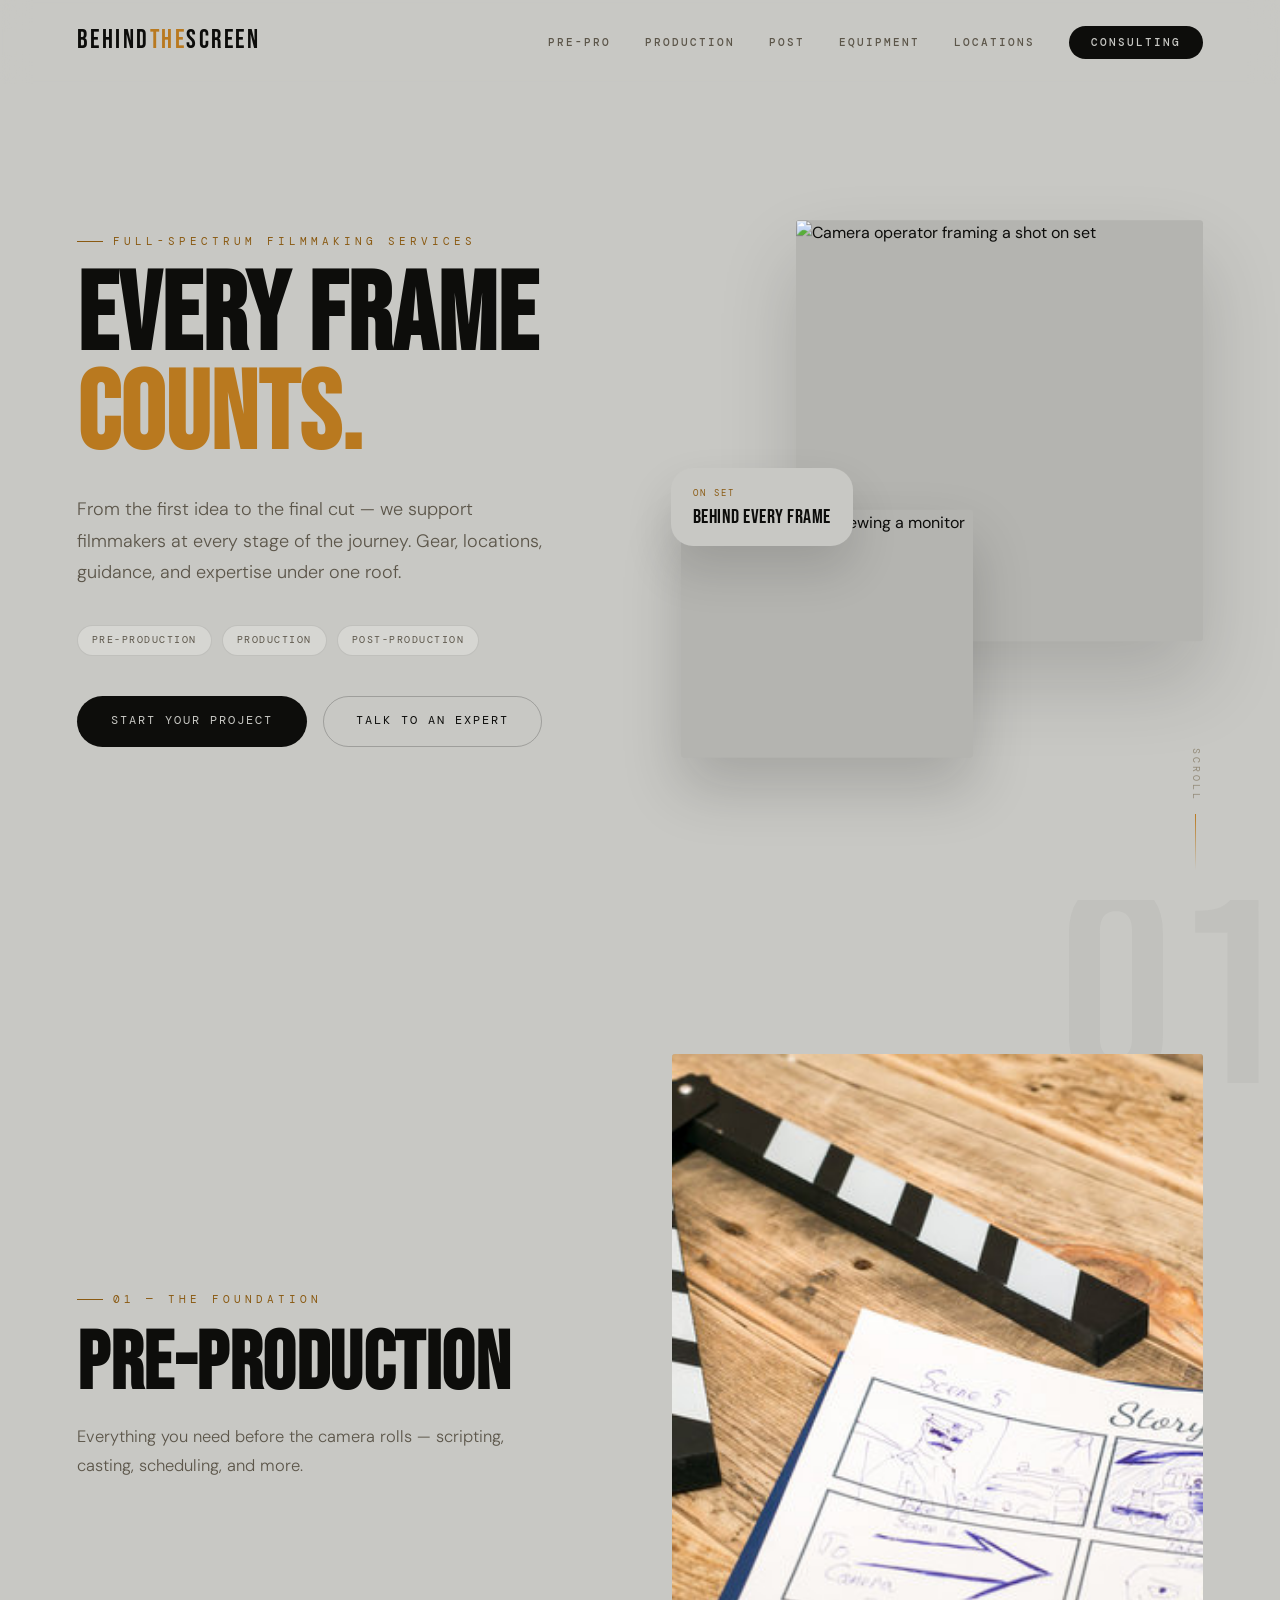
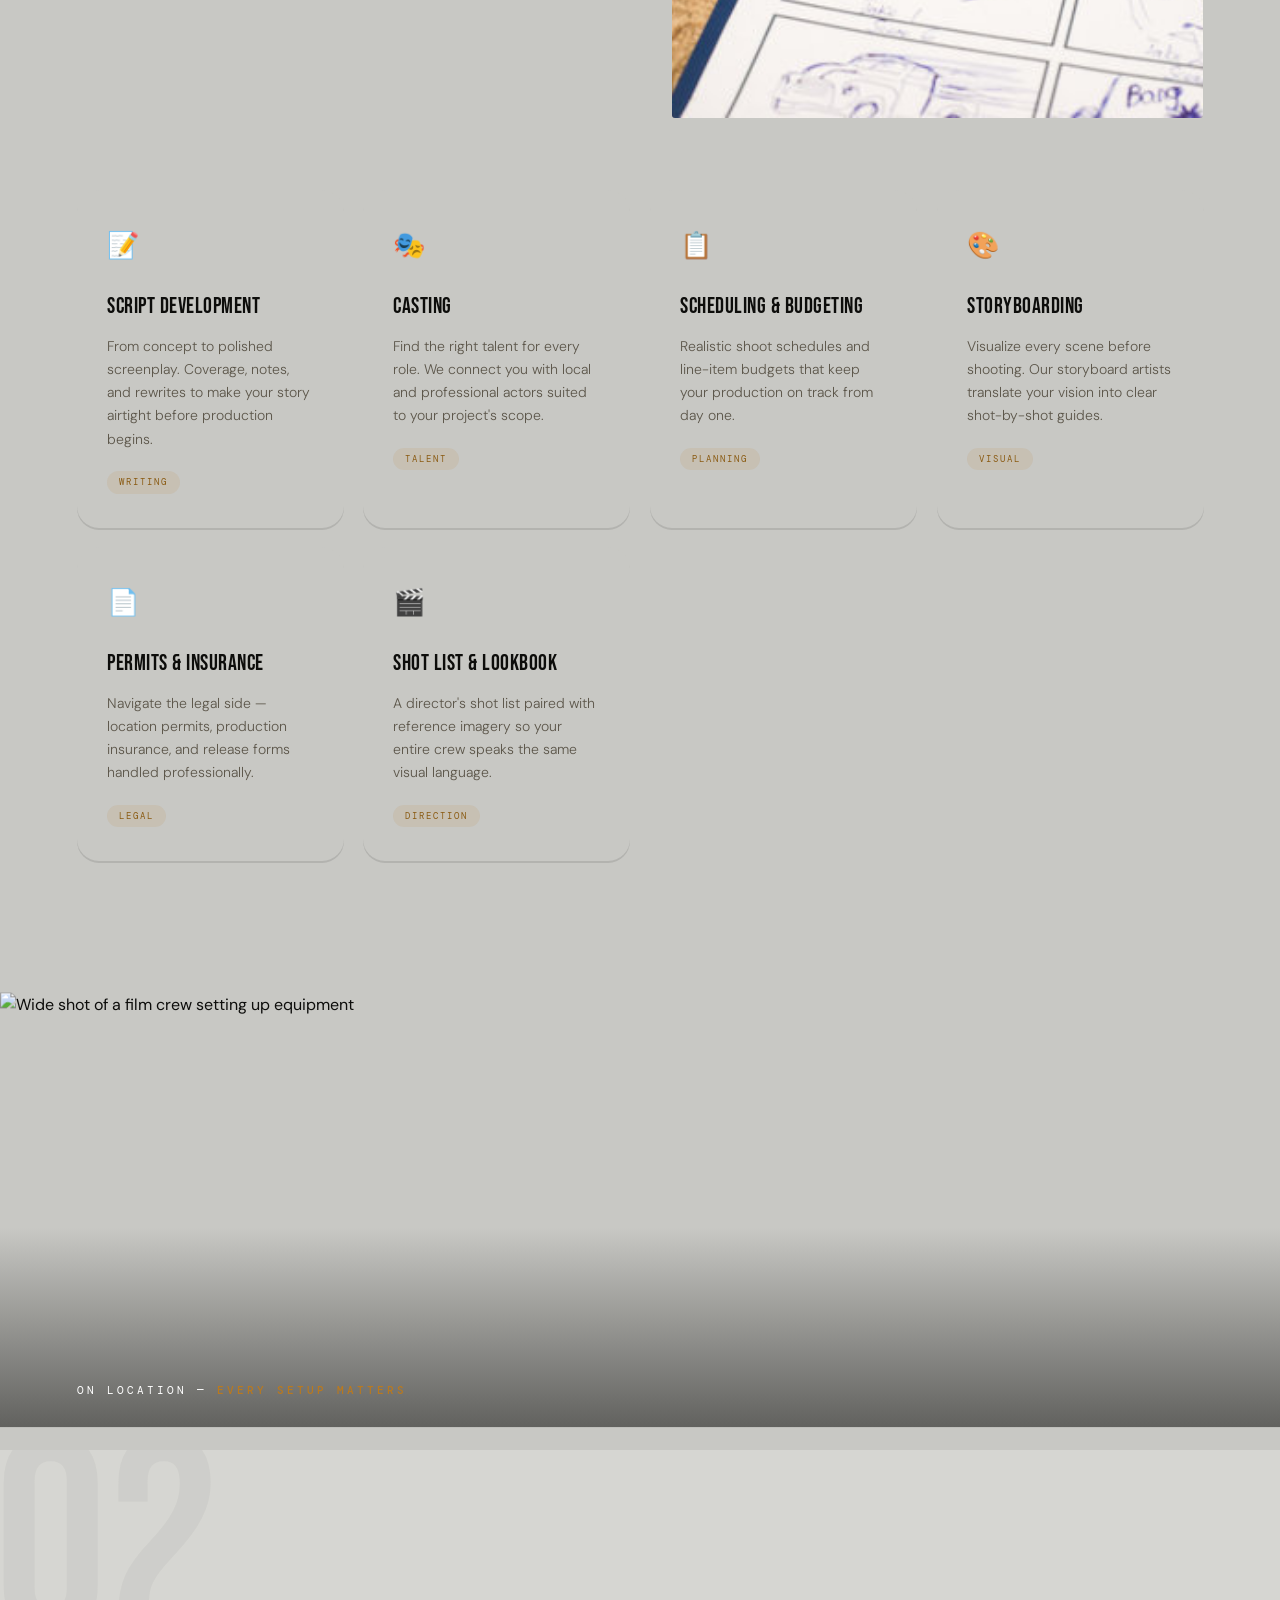
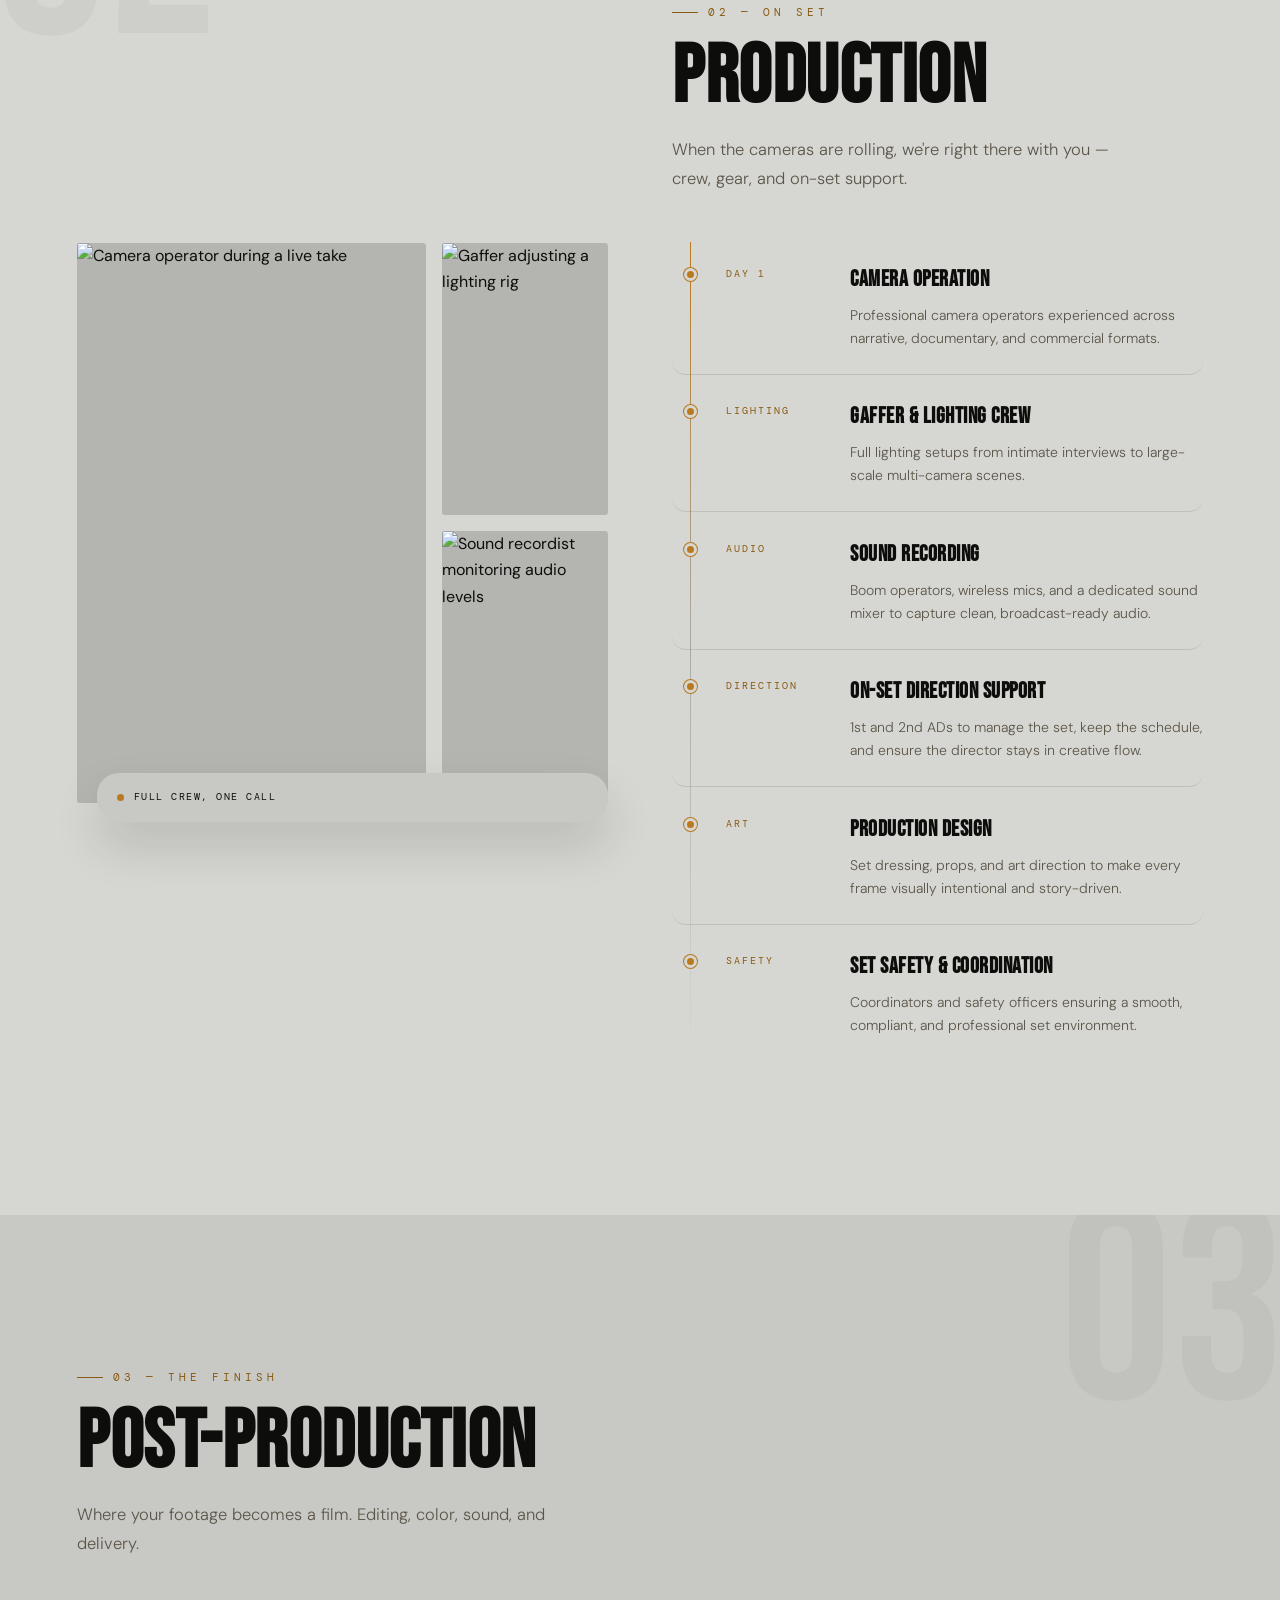
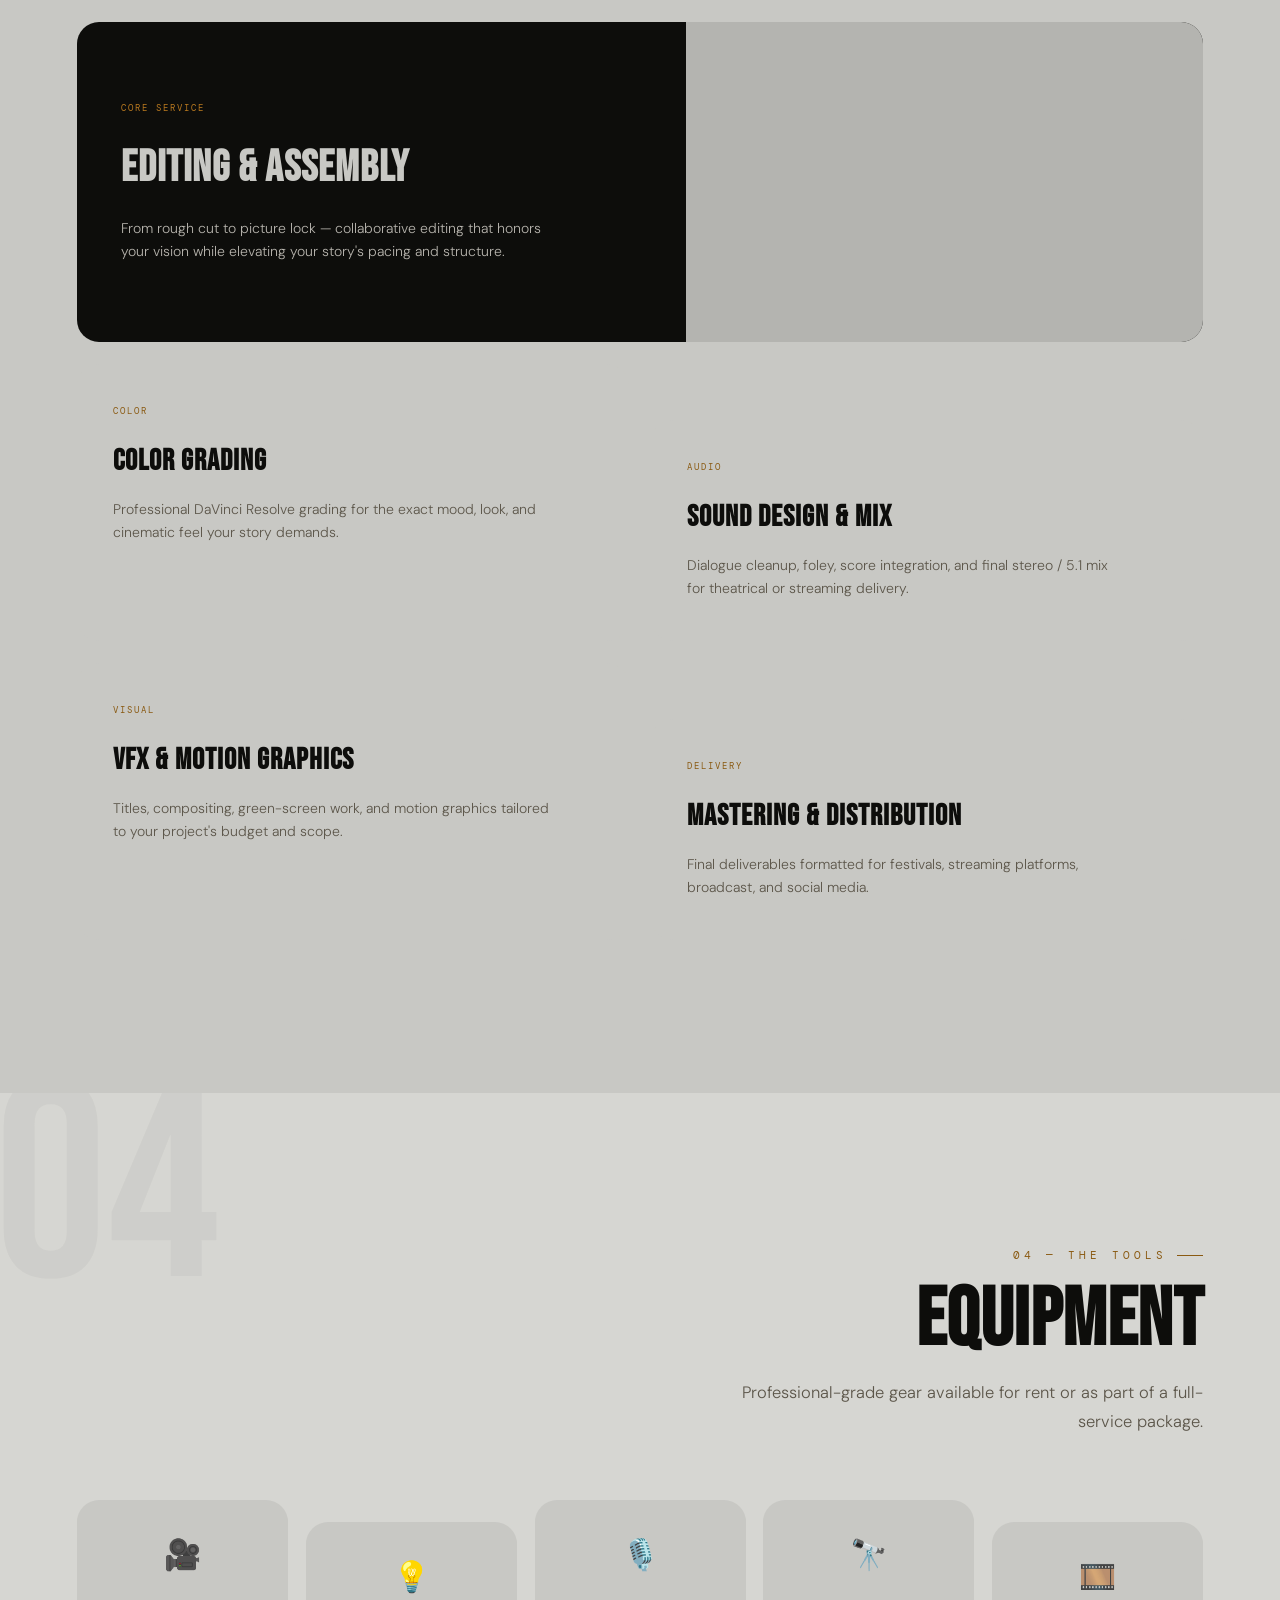
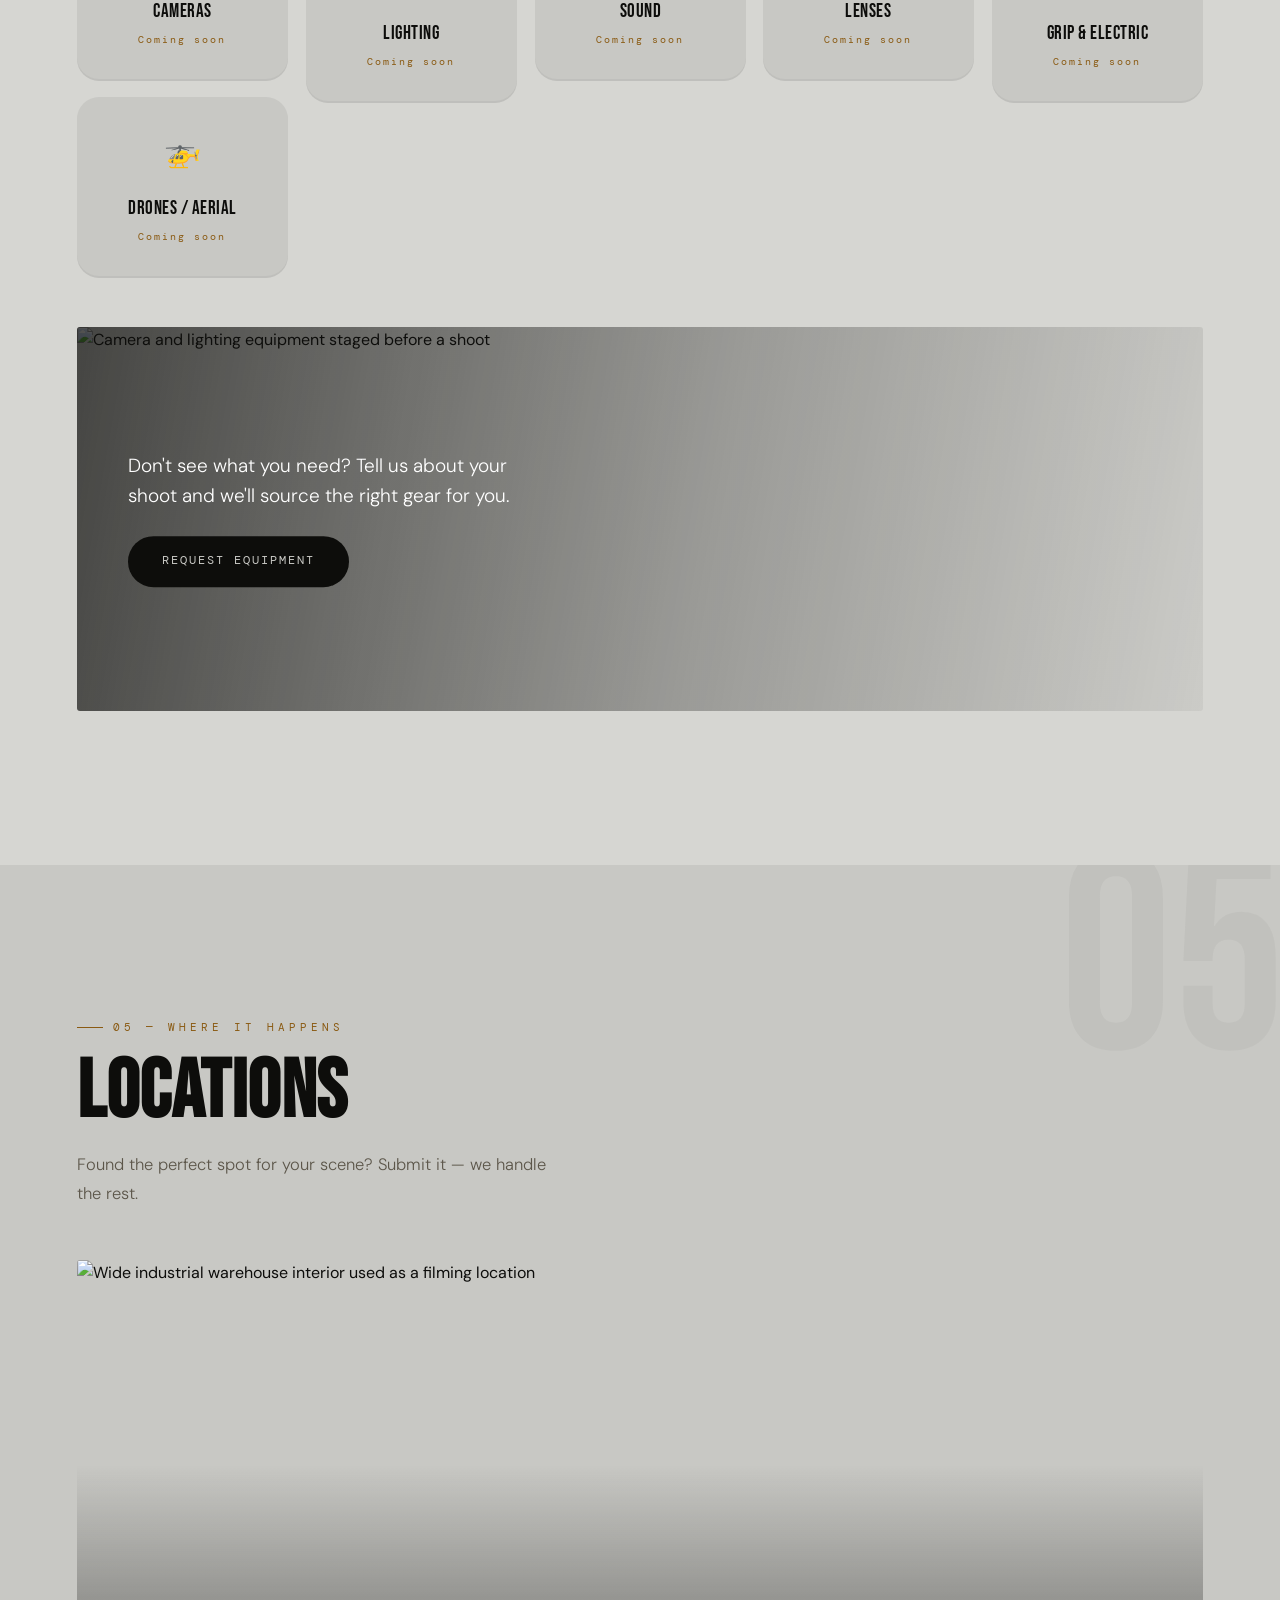
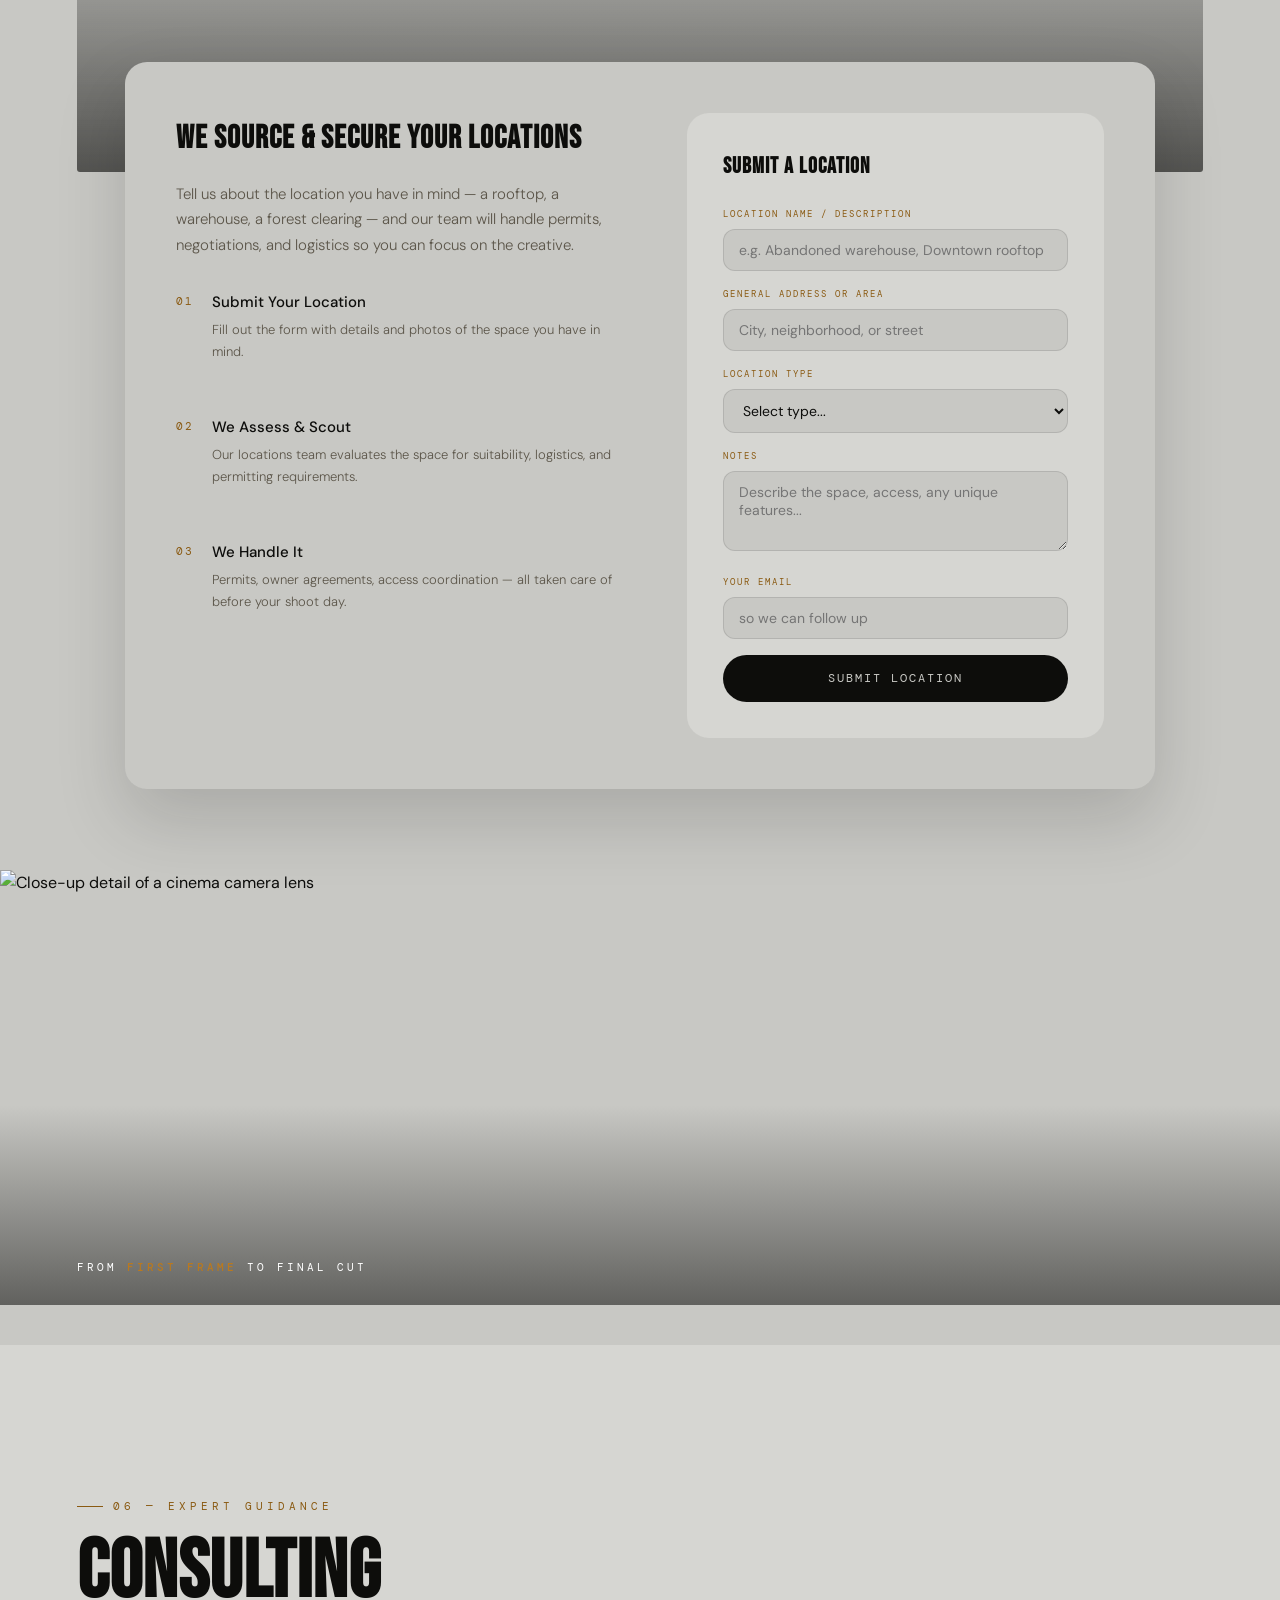
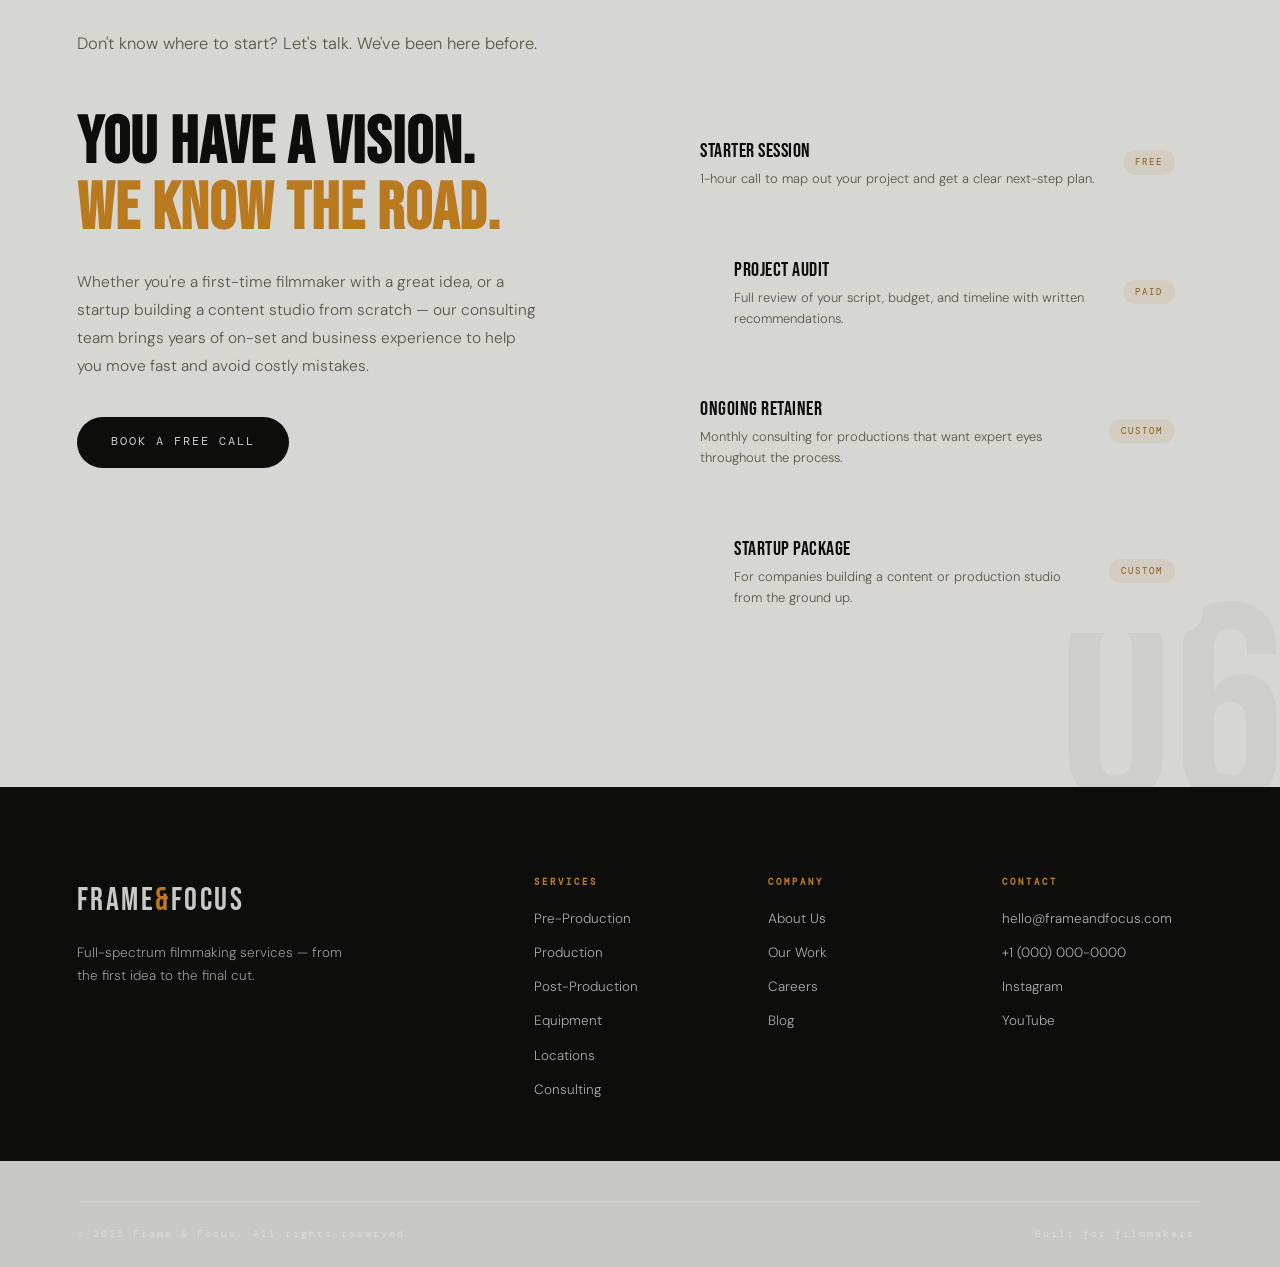
==== commit 701178a8: "Update index.html" ====
--- a/index.html
+++ b/index.html
@@ -1044,7 +1044,7 @@
       </div>
       <div class="split-media">
         <div class="img-box media-zoom reveal right" style="border-radius:var(--r-img); aspect-ratio:4/5;">
-          <img src="https://images.unsplash.com/photo-1489599162946-4dbccc074e5d?auto=format&fit=crop&w=900&q=80" alt="Script pages and storyboard sketches on a desk" loading="lazy">
+          <img src="360_F_215513314_hn8zliB5s5wdfvsct4YkvDuwrVwoaNr7.jpg" alt="Script pages and storyboard sketches on a desk" loading="lazy">
         </div>
       </div>
     </div>
@@ -1110,7 +1110,7 @@
               <img src="https://images.unsplash.com/photo-1515621061946-eff1c2a352bd?auto=format&fit=crop&w=600&q=80" alt="Gaffer adjusting a lighting rig" loading="lazy">
             </div>
             <div class="img-box media-zoom reveal left">
-              <img src="https://images.unsplash.com/photo-1460889418202-1384ba3f4441?auto=format&fit=crop&w=600&q=80" alt="Sound recordist monitoring audio levels" loading="lazy">
+              <img src="images (1).jpg" alt="Sound recordist monitoring audio levels" loading="lazy">
             </div>
           </div>
         </div>
